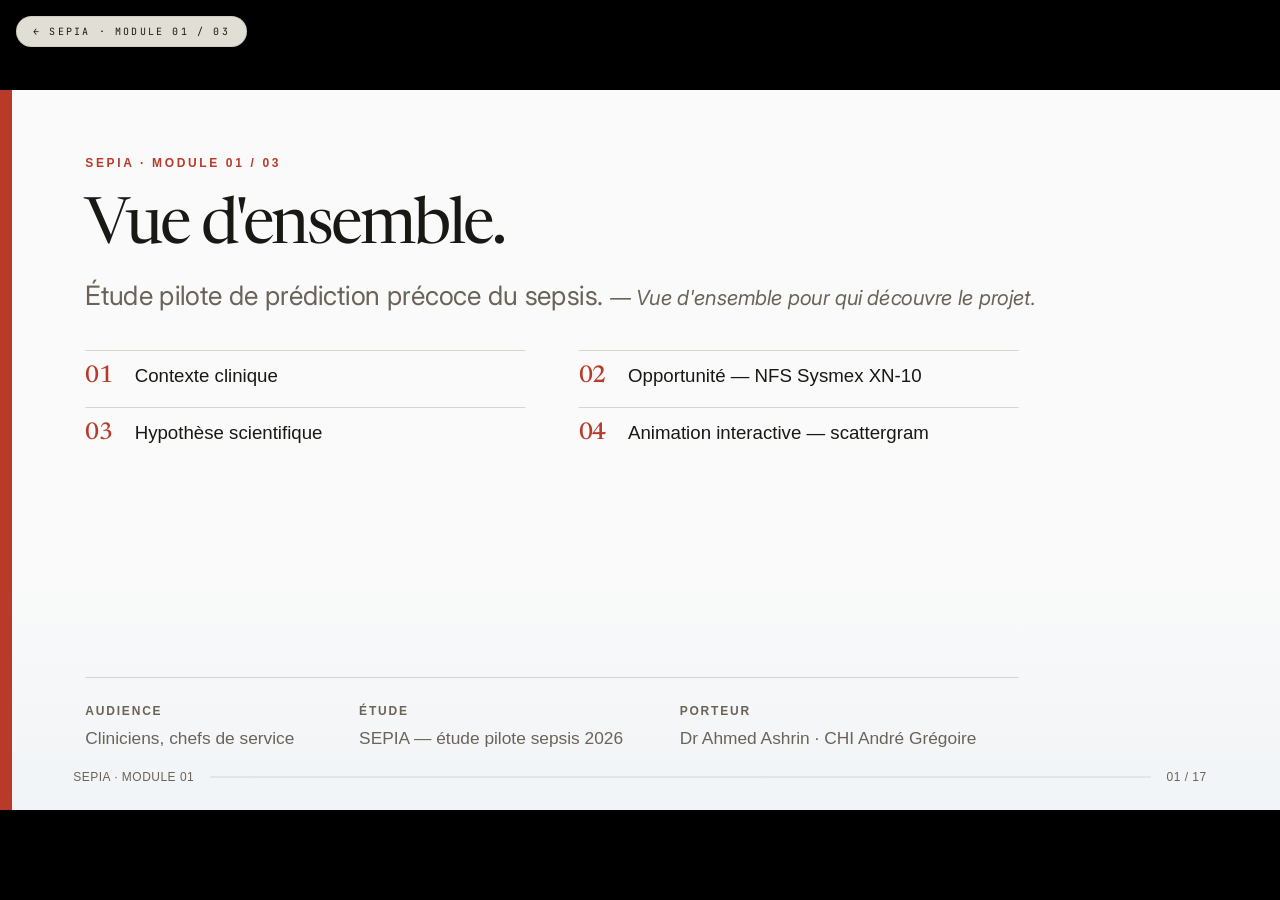
==== modules/01-vue-ensemble/index.html @ 93ef5dee "sync: anim sepsis — panneaux égaux + numération/paroi + halo simplifié Co-Authored-By: Claude Opus 4" ====
<!DOCTYPE html>
<html lang="fr">
<head>
<meta charset="UTF-8">
<meta name="viewport" content="width=device-width, initial-scale=1.0">
<title>SEPIA — Module 01 · Vue d'ensemble</title>
<meta name="description" content="SEPIA — Module 01 : contexte clinique du sepsis, opportunité de la NFS Sysmex XN-10, hypothèse scientifique. Slide deck navigable au clavier.">
<link rel="preconnect" href="https://fonts.googleapis.com">
<link rel="preconnect" href="https://fonts.gstatic.com" crossorigin>
<link href="https://fonts.googleapis.com/css2?family=Newsreader:ital,opsz,wght@0,6..72,300;0,6..72,400;0,6..72,500;0,6..72,600;1,6..72,300;1,6..72,400&family=Inter:wght@300;400;500;600;700&family=JetBrains+Mono:wght@400;500;600&family=Source+Sans+3:wght@400;500;600;700&family=Source+Serif+4:ital,wght@0,400;0,500;1,400&family=IBM+Plex+Sans:wght@400;500;600&family=IBM+Plex+Mono:wght@400;500;600&display=swap" rel="stylesheet">
<style>deck-stage:not(:defined){visibility:hidden}</style>
<style>

  :root {
    /* Palette SEPIA — ocre brûlé sur beige (rebrandé depuis brouillon bleu marine) */
    --c-primary: #B83B2A;   /* ocre brûlé (était #1E5A8E bleu marine) */
    --c-secondary: #6B6358; /* ink-muted SEPIA (était #3F4B58 ardoise) */
    --c-accent: #2E7D58;    /* vert positif — CONSERVÉ (POSITIF, 0 €) */
    --c-alert: #A33B3B;     /* rouge alert — CONSERVÉ (mortalité, limites) */
    --c-bg: #F4F1E8;        /* ink-wash SEPIA (était #FAFAFA) */
    --c-bg-soft: #EFEAE0;   /* ink-soft SEPIA (était #F1F2F4) */
    --c-bg-tinted: rgba(184,59,42,0.06); /* tinted ocre (était bleu pâle) */
    --c-rule: #C9C2B6;      /* ink-line SEPIA (était #D6DBE0 gris froid) */
    --c-rule-soft: #DDD7C9; /* ink-border SEPIA */
    --c-ink: #1A1814;       /* ink-primary SEPIA (était #1A1A1A) */
    --c-ink-soft: #6B6358;  /* ink-muted SEPIA (était #5B6470) */

    /* Type scale (1920x1080) */
    --type-eyebrow: 22px;
    --type-title: 64px;
    --type-subtitle: 40px;
    --type-lead: 32px;
    --type-body: 26px;
    --type-small: 22px;
    --type-mega: 168px;
    --type-big: 110px;

    /* Spacing */
    --pad-top: 96px;
    --pad-bottom: 88px;
    --pad-x: 110px;
    --gap-title: 48px;
    --gap-item: 24px;
  }

  html, body {
    margin: 0;
    background: var(--c-bg);
    font-family: "Inter", "Source Sans 3", system-ui, sans-serif;
    color: var(--c-ink);
  }

  deck-stage > section {
    background: var(--c-bg);
    color: var(--c-ink);
    font-size: var(--type-body);
    line-height: 1.45;
    overflow: hidden;
    box-sizing: border-box;
  }

  /* ───── Frame: padding wrapper used inside each slide ───── */
  .frame {
    box-sizing: border-box;
    width: 100%;
    height: 100%;
    padding: var(--pad-top) var(--pad-x) var(--pad-bottom);
    display: flex;
    flex-direction: column;
  }

  /* ───── Footer (slide chrome) ───── */
  .footer {
    position: absolute;
    left: var(--pad-x);
    right: var(--pad-x);
    bottom: 36px;
    display: flex;
    justify-content: space-between;
    align-items: center;
    font-size: 18px;
    color: var(--c-ink-soft);
    letter-spacing: 0.04em;
    text-transform: uppercase;
    font-weight: 500;
  }
  .footer .rule {
    flex: 1;
    height: 1px;
    background: var(--c-rule);
    margin: 0 24px;
  }
  .footer .brand { color: var(--c-secondary); }

  /* ───── Eyebrow / section number ───── */
  .eyebrow {
    font-size: var(--type-eyebrow);
    font-weight: 600;
    color: var(--c-primary);
    letter-spacing: 0.18em;
    text-transform: uppercase;
    margin-bottom: 28px;
    display: flex;
    align-items: center;
    gap: 18px;
  }
  .eyebrow .num {
    display: inline-block;
    width: 38px;
    height: 38px;
    line-height: 38px;
    text-align: center;
    background: var(--c-primary);
    color: #fff;
    font-size: 18px;
    font-weight: 700;
  }

  /* ───── Titles ───── */
  h1.title {
    font-size: var(--type-title);
    font-weight: 700;
    line-height: 1.08;
    letter-spacing: -0.01em;
    margin: 0 0 var(--gap-title);
    color: var(--c-ink);
    max-width: 1500px;
    text-wrap: balance;
  }
  h2.subtitle {
    font-size: var(--type-subtitle);
    font-weight: 400;
    line-height: 1.25;
    color: var(--c-secondary);
    margin: 0;
    max-width: 1400px;
    text-wrap: balance;
  }

  /* ───── Body ───── */
  ul.bullets {
    list-style: none;
    padding: 0;
    margin: 0;
    display: flex;
    flex-direction: column;
    gap: var(--gap-item);
    max-width: 1500px;
  }
  ul.bullets > li {
    position: relative;
    padding-left: 38px;
    font-size: var(--type-lead);
    line-height: 1.45;
    color: var(--c-ink);
  }
  ul.bullets > li::before {
    content: "";
    position: absolute;
    left: 0;
    top: 0.65em;
    width: 14px;
    height: 14px;
    background: var(--c-primary);
  }
  ul.bullets > li strong { font-weight: 700; color: var(--c-primary); }
  ul.bullets > li em { font-style: normal; color: var(--c-accent); font-weight: 600; }

  ul.bullets ul {
    margin: 14px 0 0;
    padding: 0;
    list-style: none;
    display: flex;
    flex-direction: column;
    gap: 10px;
  }
  ul.bullets ul > li {
    position: relative;
    padding-left: 26px;
    font-size: var(--type-body);
    color: var(--c-secondary);
  }
  ul.bullets ul > li::before {
    content: "";
    position: absolute;
    left: 0;
    top: 0.7em;
    width: 12px;
    height: 2px;
    background: var(--c-secondary);
  }

  /* ───── Cover ───── */
  .cover {
    background: linear-gradient(180deg, #FAFAFA 0%, #FAFAFA 65%, #F1F4F7 100%);
    position: relative;
  }
  .cover .bar {
    position: absolute;
    left: 0; top: 0;
    width: 18px; height: 100%;
    background: var(--c-primary);
  }
  .cover .frame { padding-left: calc(var(--pad-x) + 18px); }
  .cover .meta-grid {
    margin-top: auto;
    display: grid;
    grid-template-columns: 1fr 1.2fr 1.45fr;
    gap: 60px;
    border-top: 1px solid var(--c-rule);
    padding-top: 36px;
    max-width: 1400px;
  }
  .cover .meta-grid .label {
    display: block;
    font-size: 18px;
    font-weight: 600;
    letter-spacing: 0.15em;
    text-transform: uppercase;
    color: var(--c-ink-soft);
    margin-bottom: 10px;
  }
  .cover .meta-grid .val {
    font-size: var(--type-body);
    color: var(--c-secondary);
    line-height: 1.4;
  }
  .cover h1.cover-title {
    font-size: 96px;
    font-weight: 700;
    line-height: 1;
    letter-spacing: -0.015em;
    margin: 0 0 28px;
    color: var(--c-ink);
    max-width: 1500px;
  }
  .cover .cover-sub {
    font-size: var(--type-subtitle);
    font-weight: 400;
    color: var(--c-secondary);
    line-height: 1.3;
    max-width: 1300px;
    margin: 0;
  }
  .cover .cover-mark {
    font-size: 18px;
    letter-spacing: 0.22em;
    text-transform: uppercase;
    color: var(--c-primary);
    font-weight: 600;
    margin-bottom: 36px;
  }
  .cover .cover-sub-italic {
    font-style: italic;
    color: var(--c-ink-soft);
    font-size: 0.78em;
  }
  .cover .cover-toc {
    list-style: none;
    padding: 0;
    margin: 56px 0 0;
    display: grid;
    grid-template-columns: repeat(2, 1fr);
    column-gap: 80px;
    row-gap: 28px;
    max-width: 1400px;
  }
  .cover .cover-toc li {
    display: flex;
    align-items: baseline;
    gap: 26px;
    padding-top: 20px;
    border-top: 1px solid var(--c-rule);
  }
  .cover .cover-toc .num {
    font-family: 'Newsreader', serif;
    font-size: 36px;
    color: var(--c-primary);
    font-weight: 500;
    letter-spacing: -0.02em;
    line-height: 1;
    min-width: 48px;
  }
  .cover .cover-toc .what {
    font-size: 28px;
    color: var(--c-ink);
    font-weight: 500;
    line-height: 1.25;
  }

  /* ───── Section header style (used as eyebrow on all content slides) ───── */

  /* ───── 2-col / 3-col grids ───── */
  .grid-2 {
    display: grid;
    grid-template-columns: 1fr 1fr;
    gap: 80px;
    align-items: start;
    max-width: 100%;
  }
  .grid-3 {
    display: grid;
    grid-template-columns: repeat(3, 1fr);
    gap: 56px;
  }

  .stat-block {
    display: flex;
    flex-direction: column;
    gap: 20px;
    align-items: flex-start;
  }
  .stat-block .stat {
    font-size: var(--type-mega);
    font-weight: 700;
    line-height: 0.95;
    color: var(--c-alert);
    letter-spacing: -0.025em;
  }
  .stat-block .stat-label {
    font-size: var(--type-lead);
    color: var(--c-ink);
    line-height: 1.3;
    font-weight: 500;
    max-width: 600px;
  }
  .stat-block .stat-source {
    font-size: var(--type-small);
    color: var(--c-ink-soft);
    font-style: italic;
    margin-top: 12px;
  }

  /* ───── Image / placeholder slot ───── */
  .placeholder {
    background:
      repeating-linear-gradient(135deg,
        #ECEEF1 0 18px,
        #E3E6EA 18px 19px);
    border: 1px solid var(--c-rule);
    display: flex;
    align-items: center;
    justify-content: center;
    text-align: center;
    color: var(--c-ink-soft);
    font-family: "JetBrains Mono", Consolas, monospace;
    font-size: 18px;
    line-height: 1.5;
    padding: 28px;
    box-sizing: border-box;
  }
  .placeholder .ph-label {
    background: rgba(250, 250, 250, 0.92);
    padding: 14px 18px;
    border: 1px solid var(--c-rule);
    max-width: 80%;
  }

  /* ───── Timeline (slide 3) ───── */
  .timeline {
    position: relative;
    padding: 60px 20px 20px;
  }
  .timeline .axis {
    position: relative;
    height: 4px;
    background: var(--c-rule);
    margin: 80px 0 0;
  }
  .timeline .stop {
    position: absolute;
    top: -12px;
    transform: translateX(-50%);
    text-align: center;
    width: 280px;
  }
  .timeline .dot {
    width: 28px;
    height: 28px;
    background: var(--c-primary);
    margin: 0 auto;
  }
  .timeline .stop.warn .dot { background: var(--c-alert); }
  .timeline .stop.ok .dot { background: var(--c-accent); }
  .timeline .when {
    font-family: "JetBrains Mono", Consolas, monospace;
    font-size: var(--type-small);
    color: var(--c-primary);
    margin-top: 18px;
    font-weight: 600;
    letter-spacing: 0.04em;
  }
  .timeline .stop.warn .when { color: var(--c-alert); }
  .timeline .stop.ok .when { color: var(--c-accent); }
  .timeline .what {
    font-size: var(--type-body);
    color: var(--c-ink);
    margin-top: 8px;
    line-height: 1.3;
  }

  /* ───── Numeric callout ───── */
  .callout {
    border-left: 6px solid var(--c-primary);
    padding: 24px 32px;
    background: var(--c-bg-tinted);
  }
  .callout .big {
    font-size: var(--type-big);
    font-weight: 700;
    color: var(--c-primary);
    line-height: 1;
    letter-spacing: -0.02em;
  }
  .callout .lab {
    font-size: var(--type-body);
    color: var(--c-secondary);
    margin-top: 8px;
  }

  /* ───── Medallion (slide 7) ───── */
  .medallion {
    display: flex;
    flex-direction: column;
    gap: 20px;
    max-width: 760px;
  }
  .layer {
    display: flex;
    align-items: center;
    gap: 28px;
    padding: 28px 32px;
    border: 1px solid var(--c-rule);
  }
  .layer .badge {
    width: 80px;
    height: 80px;
    flex: 0 0 80px;
    display: flex;
    align-items: center;
    justify-content: center;
    color: #fff;
    font-weight: 700;
    font-size: 28px;
    letter-spacing: 0.05em;
    font-family: "JetBrains Mono", Consolas, monospace;
  }
  .layer.bronze { background: #F4ECE2; }
  .layer.bronze .badge { background: #8C6A3F; }
  .layer.silver { background: #EEF0F2; }
  .layer.silver .badge { background: #7A8590; }
  .layer.gold { background: #F4EFD9; }
  .layer.gold .badge { background: #B79024; }
  .layer .l-title {
    font-size: var(--type-lead);
    font-weight: 700;
    color: var(--c-ink);
    margin: 0 0 6px;
  }
  .layer .l-sub {
    font-size: var(--type-body);
    color: var(--c-secondary);
    margin: 0;
  }

  /* ───── Tree (slide 8) ───── */
  .tree {
    display: grid;
    grid-template-columns: 360px 60px 1fr;
    gap: 0;
    align-items: stretch;
  }
  .tree .trunk {
    background: var(--c-bg-tinted);
    border-left: 6px solid var(--c-primary);
    padding: 32px 28px;
    display: flex;
    flex-direction: column;
    justify-content: center;
  }
  .tree .trunk .t-eyebrow {
    font-family: "JetBrains Mono", Consolas, monospace;
    font-size: 18px;
    color: var(--c-primary);
    letter-spacing: 0.15em;
    text-transform: uppercase;
    font-weight: 600;
    margin-bottom: 10px;
  }
  .tree .trunk .t-title {
    font-size: var(--type-lead);
    font-weight: 700;
    color: var(--c-ink);
    line-height: 1.2;
    margin: 0;
  }
  .tree .trunk .t-sub {
    font-size: var(--type-small);
    color: var(--c-secondary);
    margin: 12px 0 0;
  }
  .tree .connectors {
    position: relative;
  }
  .tree .connectors::before {
    content: "";
    position: absolute;
    left: 0; top: 50%;
    width: 50%;
    height: 2px;
    background: var(--c-secondary);
    transform: translateY(-50%);
  }
  .tree .branches {
    display: flex;
    flex-direction: column;
    gap: 18px;
    justify-content: center;
  }
  .tree .branch {
    display: flex;
    align-items: center;
    gap: 0;
  }
  .tree .branch .conn {
    width: 60px;
    height: 2px;
    background: var(--c-secondary);
    margin-left: -60px;
  }
  .tree .branch .card {
    background: #fff;
    border: 1px solid var(--c-rule);
    border-left: 4px solid var(--c-accent);
    padding: 20px 28px;
    flex: 1;
  }
  .tree .branch .card .name {
    font-size: var(--type-body);
    font-weight: 700;
    color: var(--c-ink);
  }
  .tree .branch .card .tag {
    font-family: "JetBrains Mono", Consolas, monospace;
    font-size: 18px;
    color: var(--c-accent);
    margin-top: 4px;
  }
  .tree .branch.future .card { border-left-color: var(--c-rule); }
  .tree .branch.future .card .name { color: var(--c-ink-soft); }
  .tree .branch.future .card .tag { color: var(--c-ink-soft); }

  /* ───── Three columns (slide 11) ───── */
  .col-card {
    display: flex;
    flex-direction: column;
    gap: 18px;
    padding: 36px 32px;
    background: #fff;
    border-top: 6px solid var(--c-primary);
    border-right: 1px solid var(--c-rule);
    border-bottom: 1px solid var(--c-rule);
    border-left: 1px solid var(--c-rule);
    height: 100%;
    box-sizing: border-box;
  }
  .col-card .icon-box {
    width: 68px;
    height: 68px;
    border: 2px solid var(--c-primary);
    display: flex;
    align-items: center;
    justify-content: center;
    color: var(--c-primary);
  }
  .col-card.accent { border-top-color: var(--c-accent); }
  .col-card.accent .icon-box { border-color: var(--c-accent); color: var(--c-accent); }
  .col-card.secondary { border-top-color: var(--c-secondary); }
  .col-card.secondary .icon-box { border-color: var(--c-secondary); color: var(--c-secondary); }
  .col-card .col-eyebrow {
    font-size: 18px;
    font-weight: 700;
    letter-spacing: 0.18em;
    text-transform: uppercase;
    color: var(--c-ink-soft);
  }
  .col-card .col-title {
    font-size: var(--type-subtitle);
    font-weight: 700;
    color: var(--c-ink);
    line-height: 1.1;
    margin: 0;
  }
  .col-card .col-body {
    font-size: var(--type-body);
    color: var(--c-secondary);
    line-height: 1.45;
    margin: 0;
  }

  /* ───── Big-zero (slide 12) ───── */
  .zero-grid {
    display: grid;
    grid-template-columns: 1fr 1fr;
    gap: 80px;
    align-items: center;
  }
  .zero {
    font-size: 480px;
    line-height: 0.85;
    font-weight: 700;
    color: var(--c-accent);
    letter-spacing: -0.05em;
    text-align: center;
    font-family: "Source Sans 3", sans-serif;
  }
  .zero .euro {
    font-size: 220px;
    vertical-align: top;
    margin-left: 12px;
    font-weight: 600;
  }
  .checklist {
    display: flex;
    flex-direction: column;
    gap: 22px;
  }
  .checklist .item {
    display: flex;
    align-items: flex-start;
    gap: 22px;
    font-size: var(--type-lead);
    color: var(--c-ink);
  }
  .checklist .check {
    width: 36px;
    height: 36px;
    flex: 0 0 36px;
    background: var(--c-accent);
    color: #fff;
    display: flex;
    align-items: center;
    justify-content: center;
    font-weight: 700;
    margin-top: 6px;
  }

  /* ───── Roadmap timeline (slide 13) ───── */
  .roadmap {
    display: grid;
    grid-template-columns: repeat(5, 1fr);
    gap: 24px;
    margin-top: 40px;
  }
  .roadmap .phase {
    display: flex;
    flex-direction: column;
    gap: 10px;
    padding-top: 70px;
    position: relative;
  }
  .roadmap .phase::before {
    content: "";
    position: absolute;
    top: 30px;
    left: 0;
    right: -24px;
    height: 4px;
    background: var(--c-rule);
  }
  .roadmap .phase:last-child::before { right: 0; }
  .roadmap .phase::after {
    content: "";
    position: absolute;
    top: 16px;
    left: 0;
    width: 32px;
    height: 32px;
    background: var(--c-primary);
  }
  .roadmap .phase.milestone::after { background: var(--c-accent); }
  .roadmap .phase .when {
    font-family: "JetBrains Mono", Consolas, monospace;
    font-size: 20px;
    color: var(--c-primary);
    letter-spacing: 0.04em;
    font-weight: 600;
    text-transform: uppercase;
  }
  .roadmap .phase.milestone .when { color: var(--c-accent); }
  .roadmap .phase .what {
    font-size: var(--type-body);
    color: var(--c-ink);
    line-height: 1.3;
    font-weight: 500;
  }
  .roadmap .phase .what strong { font-weight: 700; }

  /* ───── Roadmap « deux phases » (slide 14) ───── */
  .phases-roadmap {
    flex: 1; min-height: 0;
    display: grid; grid-template-columns: 3fr 2fr;
    margin-top: 36px; border: 1px solid var(--c-rule);
  }
  .phase-col { display: flex; flex-direction: column; padding: 38px 52px 34px; position: relative; }
  .phase-col.p1 { background: rgba(184,59,42,0.045); }
  .phase-col.p2 { background: rgba(46,125,88,0.05); border-left: 1px solid var(--c-rule); }
  .phase-head { margin-bottom: 28px; }
  .phase-tag {
    display: inline-block; font-family: "JetBrains Mono", Consolas, monospace;
    font-size: 15px; letter-spacing: 0.24em; text-transform: uppercase;
    font-weight: 600; color: #fff; padding: 6px 13px 5px; margin-bottom: 16px;
  }
  .p1 .phase-tag { background: var(--c-primary); }
  .p2 .phase-tag { background: var(--c-accent); }
  .phase-name {
    font-family: 'Newsreader', Georgia, serif; font-weight: 400;
    font-size: 40px; line-height: 1.04; letter-spacing: -0.015em;
    color: var(--c-ink); margin: 0 0 8px;
  }
  .phase-desc { font-size: 20px; color: var(--c-ink-soft); margin: 0; line-height: 1.35; }
  .phase-steps {
    flex: 1; display: flex; flex-direction: column; justify-content: space-evenly;
    padding-left: 30px; position: relative;
  }
  .phase-steps::before {
    content: ""; position: absolute; left: 6px; top: 12px; bottom: 12px;
    width: 2px; background: var(--c-rule);
  }
  .step { position: relative; padding: 4px 0; }
  .step::before {
    content: ""; position: absolute; left: -30px; top: 5px;
    width: 13px; height: 13px; border-radius: 50%;
    background: var(--c-bg); border: 2.5px solid var(--c-rule);
  }
  .p1 .step::before { border-color: var(--c-primary); }
  .p2 .step::before { border-color: var(--c-accent); }
  .step.key::before { width: 17px; height: 17px; left: -32px; top: 3px; border: none; }
  .p1 .step.key::before { background: var(--c-primary); box-shadow: 0 0 0 4px rgba(184,59,42,0.16); }
  .p2 .step.key::before { background: var(--c-accent); box-shadow: 0 0 0 4px rgba(46,125,88,0.16); }
  .step-date {
    display: block; font-family: "JetBrains Mono", Consolas, monospace;
    font-size: 15px; letter-spacing: 0.06em; text-transform: uppercase;
    color: var(--c-ink-soft); margin-bottom: 4px;
  }
  .p1 .step.key .step-date { color: var(--c-primary); }
  .p2 .step.key .step-date { color: var(--c-accent); }
  .step-what { display: block; font-size: 22px; color: var(--c-ink); line-height: 1.3; }
  .step.key .step-what { font-weight: 600; font-size: 24px; }
  .tag-key {
    display: inline-block; vertical-align: middle; margin-left: 12px;
    font-family: "JetBrains Mono", monospace; font-size: 11px;
    letter-spacing: 0.14em; text-transform: uppercase; font-weight: 600;
    padding: 2px 8px; border-radius: 2px; transform: translateY(-2px);
  }
  .p1 .tag-key { color: var(--c-primary); background: rgba(184,59,42,0.12); }
  .p2 .tag-key { color: var(--c-accent); background: rgba(46,125,88,0.12); }

  /* ───── Slide 02 : split texte | animation (anim "carrée" → zone dédiée) ───── */
  .hero-anim .frame {
    display: grid; grid-template-columns: 460px 1fr;
    column-gap: 56px; align-items: stretch;
  }
  .hero-anim .hero-text { align-self: center; min-width: 0; }
  .hero-anim .embed-fit-wrapper { min-height: 0; }

  /* ───── Slide 03 : animation plein cadre + tag discret ───── */
  .frame-bleed { padding: 52px 72px 76px; }
  .demo-tag {
    position: absolute; top: 24px; left: 72px; z-index: 6;
    display: flex; align-items: center; gap: 12px;
  }
  .demo-tag .num {
    background: var(--c-primary); color: #fff; font-weight: 700;
    font-family: "JetBrains Mono", Consolas, monospace; font-size: 15px;
    padding: 3px 9px; letter-spacing: 0.05em;
  }
  .demo-tag span:last-child {
    font-family: "JetBrains Mono", Consolas, monospace; font-size: 14px;
    letter-spacing: 0.2em; text-transform: uppercase; color: var(--c-primary); font-weight: 600;
  }

  /* ───── Frise « 3 temps » (slide 02 définition) ───── */
  .sepsis-steps { display: flex; align-items: stretch; gap: 18px; margin: 30px 0; }
  .sstep { flex: 1; display: flex; gap: 16px; align-items: flex-start; background: var(--c-bg-tinted); border-left: 4px solid var(--c-primary); padding: 24px 26px; }
  .sstep-k { font-family: "JetBrains Mono", Consolas, monospace; font-size: 22px; font-weight: 700; color: var(--c-primary); flex: 0 0 auto; }
  .sstep-t { font-size: 23px; font-weight: 600; color: var(--c-ink); line-height: 1.2; }
  .sstep-d { font-size: 18px; color: var(--c-ink-soft); margin-top: 5px; line-height: 1.35; }
  .sstep-arrow { display: flex; align-items: center; font-size: 34px; color: var(--c-primary); font-weight: 300; }

  /* ───── Closing card (slide 16) ───── */
  .closing-grid {
    display: grid;
    grid-template-columns: 1.1fr 1fr;
    gap: 80px;
    align-items: stretch;
  }
  .vcard {
    background: #fff;
    border: 1px solid var(--c-rule);
    padding: 48px 48px;
    display: flex;
    flex-direction: column;
    gap: 16px;
    position: relative;
  }
  .vcard::before {
    content: "";
    position: absolute;
    top: 0; left: 0;
    width: 100%;
    height: 8px;
    background: var(--c-primary);
  }
  .vcard .label {
    font-size: 18px;
    letter-spacing: 0.18em;
    text-transform: uppercase;
    color: var(--c-ink-soft);
    font-weight: 600;
  }
  .vcard .name {
    font-size: var(--type-subtitle);
    font-weight: 700;
    color: var(--c-ink);
    line-height: 1.1;
  }
  .vcard .role {
    font-size: var(--type-body);
    color: var(--c-secondary);
    margin-bottom: 12px;
  }
  .vcard .row {
    display: flex;
    gap: 16px;
    font-size: var(--type-body);
    color: var(--c-ink);
    align-items: baseline;
  }
  .vcard .row .k {
    font-family: "JetBrains Mono", Consolas, monospace;
    font-size: 18px;
    color: var(--c-ink-soft);
    width: 110px;
    flex: 0 0 110px;
    letter-spacing: 0.04em;
    text-transform: uppercase;
  }

  .support-list {
    display: flex;
    flex-direction: column;
    gap: 24px;
  }
  .support-list .role-row {
    display: grid;
    grid-template-columns: 140px 1fr;
    gap: 28px;
    padding: 22px 0;
    border-bottom: 1px solid var(--c-rule);
    align-items: baseline;
  }
  .support-list .role-row:last-child { border-bottom: none; }
  .support-list .role-row .who {
    font-size: var(--type-body);
    font-weight: 700;
    color: var(--c-primary);
    letter-spacing: 0.06em;
  }
  .support-list .role-row .what {
    font-size: var(--type-body);
    color: var(--c-ink);
    line-height: 1.4;
  }

  /* ───── Section divider (used optionally) ───── */
  .divider .frame {
    background: var(--c-primary);
    color: #fff;
    justify-content: center;
  }

  /* ───── Origin slide 15 simple two-phase timeline ───── */
  .twophase {
    display: grid;
    grid-template-columns: 1fr 80px 1fr;
    gap: 0;
    align-items: stretch;
    margin-top: 24px;
  }
  .twophase .ph {
    background: #fff;
    border: 1px solid var(--c-rule);
    padding: 36px 36px;
    border-top: 6px solid var(--c-primary);
  }
  .twophase .ph.now { border-top-color: var(--c-accent); }
  .twophase .arrow {
    display: flex;
    align-items: center;
    justify-content: center;
    color: var(--c-secondary);
    font-size: 60px;
    font-weight: 300;
  }
  .twophase .when {
    font-family: "JetBrains Mono", Consolas, monospace;
    font-size: 18px;
    letter-spacing: 0.15em;
    text-transform: uppercase;
    color: var(--c-primary);
    font-weight: 600;
    margin-bottom: 12px;
  }
  .twophase .ph.now .when { color: var(--c-accent); }
  .twophase .ph .label {
    font-size: var(--type-subtitle);
    font-weight: 700;
    color: var(--c-ink);
    line-height: 1.1;
    margin: 0 0 18px;
  }
  .twophase .ph .body {
    font-size: var(--type-body);
    color: var(--c-secondary);
    line-height: 1.45;
    margin: 0;
  }

  /* ───── Sources schema (slide 6) ───── */
  .sources {
    display: grid;
    grid-template-columns: 1fr 80px 1fr;
    gap: 0;
    align-items: center;
    margin-top: 24px;
    max-width: 1500px;
  }
  .sources .src-col {
    display: flex;
    flex-direction: column;
    gap: 24px;
  }
  .sources .src-box {
    background: #fff;
    border: 1px solid var(--c-rule);
    border-left: 6px solid var(--c-primary);
    padding: 28px 32px;
  }
  .sources .src-box .lab {
    font-family: "JetBrains Mono", Consolas, monospace;
    font-size: 18px;
    color: var(--c-primary);
    letter-spacing: 0.1em;
    text-transform: uppercase;
    font-weight: 600;
    margin-bottom: 10px;
  }
  .sources .src-box .name {
    font-size: var(--type-body);
    font-weight: 600;
    color: var(--c-ink);
  }
  .sources .src-box .desc {
    font-size: 22px;
    color: var(--c-secondary);
    margin-top: 6px;
  }
  .sources .arrows {
    display: flex;
    align-items: center;
    justify-content: center;
    color: var(--c-secondary);
    font-size: 56px;
  }
  .sources .cylinder {
    background: var(--c-bg-tinted);
    border: 1px solid var(--c-primary);
    border-radius: 100px;
    padding: 60px 40px;
    text-align: center;
  }
  .sources .cylinder .lab {
    font-family: "JetBrains Mono", Consolas, monospace;
    font-size: 18px;
    color: var(--c-primary);
    letter-spacing: 0.1em;
    text-transform: uppercase;
    font-weight: 600;
    margin-bottom: 12px;
  }
  .sources .cylinder .name {
    font-size: var(--type-lead);
    color: var(--c-ink);
    font-weight: 700;
    line-height: 1.2;
  }

  /* ───── Slide 5 hero schema ───── */
  .predict {
    display: grid;
    grid-template-columns: 1fr 60px 1fr 60px 1fr;
    gap: 0;
    align-items: stretch;
    margin-top: 24px;
  }
  .predict .node {
    background: #fff;
    border: 1px solid var(--c-rule);
    padding: 32px 28px;
    text-align: center;
    display: flex;
    flex-direction: column;
    gap: 14px;
    justify-content: center;
  }
  .predict .node.input { border-top: 6px solid var(--c-primary); }
  .predict .node.model { border-top: 6px solid var(--c-secondary); background: var(--c-bg-tinted); }
  .predict .node.output { border-top: 6px solid var(--c-accent); }
  .predict .node .lab {
    font-family: "JetBrains Mono", Consolas, monospace;
    font-size: 18px;
    letter-spacing: 0.1em;
    text-transform: uppercase;
    color: var(--c-ink-soft);
    font-weight: 600;
  }
  .predict .node .what {
    font-size: var(--type-body);
    font-weight: 700;
    color: var(--c-ink);
    line-height: 1.2;
  }
  .predict .node .when {
    font-family: "JetBrains Mono", Consolas, monospace;
    font-size: 22px;
    color: var(--c-primary);
    font-weight: 600;
  }
  .predict .node.output .when { color: var(--c-accent); }
  .predict .arr {
    display: flex;
    align-items: center;
    justify-content: center;
    color: var(--c-secondary);
    font-size: 48px;
    font-weight: 300;
  }
  .predict-gain {
    margin-top: 36px;
    padding: 24px 32px;
    background: var(--c-accent);
    color: #fff;
    display: flex;
    align-items: baseline;
    gap: 24px;
    max-width: 1500px;
  }
  .predict-gain .big {
    font-size: 64px;
    font-weight: 700;
    line-height: 1;
  }
  .predict-gain .lab {
    font-size: var(--type-lead);
    font-weight: 500;
  }

  /* ───── Slide 4 opportunity ───── */
  .opportunity {
    display: grid;
    grid-template-columns: 1fr 1fr;
    gap: 60px;
    align-items: stretch;
    margin-top: 8px;
  }
  .opportunity .placeholder {
    min-height: 540px;
  }
  .opportunity .stack {
    display: flex;
    flex-direction: column;
    gap: 28px;
    justify-content: center;
  }
  .num-card {
    border: 2px solid var(--c-primary);
    padding: 28px 32px;
    background: #fff;
  }
  .num-card .big {
    font-size: 96px;
    font-weight: 700;
    color: var(--c-primary);
    line-height: 1;
    letter-spacing: -0.02em;
  }
  .num-card .lab {
    font-size: var(--type-body);
    color: var(--c-secondary);
    margin-top: 8px;
  }

  /* ───── Slide 10 protection ───── */
  .protect {
    display: grid;
    grid-template-columns: 1fr 1fr;
    gap: 60px;
    align-items: stretch;
  }
  .perimeter {
    background: var(--c-bg-tinted);
    border: 2px solid var(--c-primary);
    padding: 32px 36px;
    display: flex;
    flex-direction: column;
    gap: 20px;
  }
  .perimeter.outside {
    background: #fff;
    border-style: dashed;
    border-color: var(--c-secondary);
  }
  .perimeter .ph-eyebrow {
    font-family: "JetBrains Mono", Consolas, monospace;
    font-size: 18px;
    color: var(--c-primary);
    letter-spacing: 0.15em;
    text-transform: uppercase;
    font-weight: 600;
  }
  .perimeter.outside .ph-eyebrow { color: var(--c-secondary); }
  .perimeter .ph-title {
    font-size: var(--type-subtitle);
    font-weight: 700;
    color: var(--c-ink);
    line-height: 1.1;
    margin: 0;
  }
  .perimeter .ph-list {
    list-style: none;
    padding: 0;
    margin: 0;
    display: flex;
    flex-direction: column;
    gap: 10px;
    font-size: var(--type-body);
    color: var(--c-secondary);
  }
  .perimeter .ph-list li::before {
    content: "— ";
    color: var(--c-primary);
    font-weight: 700;
  }
  .perimeter.outside .ph-list li::before { color: var(--c-secondary); }

  /* ───── Limitations slide 14 ───── */
  .limit-list {
    list-style: none;
    padding: 0;
    margin: 0;
    display: grid;
    grid-template-columns: 1fr 1fr;
    gap: 28px;
    max-width: 100%;
  }
  .limit-list li {
    background: #fff;
    border: 1px solid var(--c-rule);
    border-top: 4px solid var(--c-alert);
    padding: 28px 32px;
    font-size: var(--type-body);
    color: var(--c-ink);
    line-height: 1.4;
  }
  .limit-list li strong { color: var(--c-alert); font-weight: 700; }

  /* ───── Morphology progression slides ───── */
  .morph-main {
    display: grid;
    grid-template-columns: 480px 1fr;
    gap: 72px;
    flex: 1;
    align-items: center;
  }
  .morph-hero {
    width: 480px;
    height: 480px;
    object-fit: cover;
    border: 1px solid var(--c-rule);
    box-shadow: 0 2px 0 var(--c-rule);
    display: block;
  }
  .morph-text .lead {
    font-size: var(--type-lead);
    color: var(--c-ink);
    line-height: 1.4;
    margin: 0 0 28px;
    max-width: 900px;
  }
  .morph-text .lead strong { color: var(--c-primary); font-weight: 700; }
  .morph-strip {
    display: grid;
    grid-template-columns: 1fr 56px 1fr 56px 1fr;
    align-items: center;
    margin-top: 36px;
    padding-top: 28px;
    border-top: 1px solid var(--c-rule);
  }
  .morph-step {
    display: flex;
    align-items: center;
    gap: 20px;
    opacity: 0.4;
    transition: opacity 0.2s;
  }
  .morph-step.active { opacity: 1; }
  .morph-step img {
    width: 84px;
    height: 84px;
    object-fit: cover;
    border: 1px solid var(--c-rule);
    flex: 0 0 84px;
  }
  .morph-step.active img { border: 3px solid var(--c-primary); }
  .morph-step .st-num {
    font-family: "JetBrains Mono", monospace;
    font-size: 16px;
    color: var(--c-ink-soft);
    letter-spacing: 0.1em;
    text-transform: uppercase;
    font-weight: 600;
  }
  .morph-step.active .st-num { color: var(--c-primary); }
  .morph-step .st-name {
    font-size: 24px;
    font-weight: 700;
    color: var(--c-ink);
    line-height: 1.15;
  }
  .morph-arrow {
    display: flex;
    align-items: center;
    justify-content: center;
    color: var(--c-secondary);
    font-size: 40px;
    font-weight: 300;
  }

  /* ───── Origin numbers (slide 15) ───── */
  .origin-stats {
    display: flex;
    gap: 60px;
    margin-top: 24px;
  }
  .origin-stats .stat {
    border-left: 4px solid var(--c-accent);
    padding-left: 24px;
  }
  .origin-stats .stat .n {
    font-size: 84px;
    font-weight: 700;
    color: var(--c-accent);
    line-height: 1;
    letter-spacing: -0.02em;
  }
  .origin-stats .stat .l {
    font-size: var(--type-body);
    color: var(--c-secondary);
    margin-top: 8px;
  }


/* SEPIA chrome overlay above the deck */
.sepia-overlay {
    position: fixed;
    top: 16px; left: 16px;
    z-index: 9999;
    background: rgba(244, 241, 232, 0.92);
    backdrop-filter: blur(12px) saturate(140%);
    -webkit-backdrop-filter: blur(12px) saturate(140%);
    border: 1px solid rgba(201, 194, 182, 0.65);
    border-radius: 9999px;
    padding: 8px 16px;
    font-family: 'JetBrains Mono', monospace;
    font-size: 10px;
    letter-spacing: 0.22em;
    text-transform: uppercase;
    color: #1A1814;
    text-decoration: none;
    display: inline-flex;
    align-items: center;
    gap: 8px;
    transition: all 200ms ease;
}
.sepia-overlay:hover { background: #fff; border-color: #B83B2A; color: #B83B2A; }
/* Hide on print */
@media print { .sepia-overlay { display: none; } }

/* Présentation : toolbar épurée de l'animation sepsis — ne garder que « ▶ Lancer ».
   Masque les outils d'auteur (Édit + panneau d'édition), Réinitialiser et les chips de phase.
   Placé dans le <style> global (stable) pour survivre à une re-propagation de l'embed ;
   la source explorations/animation-sepsis.html garde tous ses contrôles en standalone. */
#embed-sepsis #btn-reset,
#embed-sepsis #btn-edit,
#embed-sepsis #edit-panel,
#embed-sepsis .controls > div { display: none !important; }

</style>
<script type="application/json" id="speaker-notes">[]</script>
  <script src="https://cdnjs.cloudflare.com/ajax/libs/gsap/3.12.5/gsap.min.js"></script>
  <script src="../../assets/js/embed-fit.js" defer></script>
</head>
<body>

<a href="../../index.html" class="sepia-overlay">← SEPIA · Module 01 / 03</a>

<deck-stage width="1920" height="1080">

<section data-label="01 SEPIA — Module 01" class="cover">
  <div class="bar"></div>
  <div class="frame">
    <div class="cover-mark">SEPIA · Module 01 / 03</div>
    <h1 class="cover-title" style="font-family: 'Newsreader', serif; font-weight: 400; letter-spacing: -0.04em;">Vue d'ensemble.</h1>
    <p class="cover-sub" style="font-family: 'Inter', sans-serif; max-width: 1500px;">
      Étude pilote de prédiction précoce du sepsis.
      <span class="cover-sub-italic"> — Vue d'ensemble pour qui découvre le projet.</span>
    </p>
    <ol class="cover-toc">
      <li><span class="num">01</span><span class="what">Contexte clinique</span></li>
      <li><span class="num">02</span><span class="what">Opportunité — NFS Sysmex XN-10</span></li>
      <li><span class="num">03</span><span class="what">Hypothèse scientifique</span></li>
      <li><span class="num">04</span><span class="what">Animation interactive — scattergram</span></li>
    </ol>
    <div class="meta-grid">
      <div><span class="label">Audience</span><span class="val">Cliniciens, chefs de service</span></div>
      <div><span class="label">Étude</span><span class="val">SEPIA — étude pilote sepsis 2026</span></div>
      <div><span class="label">Porteur</span><span class="val">Dr Ahmed Ashrin · CHI André Grégoire</span></div>
    </div>
  </div>
  <div class="footer"><span class="brand">SEPIA · Module 01</span><span class="rule"></span><span>01 / 17</span></div>
</section>
<section data-label="02 Qu'est-ce que le sepsis">
  <div class="frame">
    <div class="eyebrow"><span class="num">02</span><span>Pré-requis · définition</span></div>
    <h1 class="title">Le sepsis n'est pas la bactérie — c'est l'<em style="color: var(--c-primary); font-style: normal;">emballement</em>.</h1>

    <p style="font-size: var(--type-lead); color: var(--c-secondary); margin: 0 0 8px; max-width: 1550px; line-height: 1.4;">
      <strong style="color: var(--c-primary);">Sepsis-3</strong> (Singer et al., <em>JAMA</em> 2016) : une <strong>dysrégulation potentiellement mortelle de la réponse de l'hôte à une infection</strong>, entraînant une dysfonction d'organe.
    </p>

    <div class="sepsis-steps">
      <div class="sstep"><span class="sstep-k">01</span><div><div class="sstep-t">Foyer infectieux</div><div class="sstep-d">une infection localisée (ex. pneumonie)</div></div></div>
      <div class="sstep-arrow">→</div>
      <div class="sstep"><span class="sstep-k">02</span><div><div class="sstep-t">Médiateurs pro-inflammatoires</div><div class="sstep-d">cytokines, vasoplégie systémique</div></div></div>
      <div class="sstep-arrow">→</div>
      <div class="sstep"><span class="sstep-k">03</span><div><div class="sstep-t">Dysfonction d'organe</div><div class="sstep-d">SOFA ≥ 2 — le sepsis est défini</div></div></div>
    </div>

    <p style="font-size: 20px; color: var(--c-ink-soft); margin: auto 0 0; font-style: italic;">
      Le sepsis ne se voit pas directement — il se lit à travers ses conséquences. La diapo suivante reconstitue cette cascade, en direct.
    </p>
  </div>
  <div class="footer"><span class="brand">SEPIA · Module 01</span><span class="rule"></span><span>02 / 17</span></div>
</section>
<section data-label="03 La cascade inflammatoire en direct">
  <div class="demo-tag"><span class="num">03</span><span>Démonstration · la cascade, en direct</span></div>
  <div class="frame frame-bleed">
    <div class="embed-fit-wrapper" style="border: 1px solid var(--c-rule); background: #FFF1E5; flex: 1;">
      <!-- ====== INLINE: animation-sepsis.html (scope #embed-sepsis) ====== -->
      <style data-inline-scope="embed-sepsis">
      #embed-sepsis {
          --paper:      #FFF1E5;
          --paper-deep: #F2DFCE;
          --ink:        #0D1F2D;
          --ink-soft:   #2B3B49;
          --ink-mute:   #5A6671;
          --navy:       #0F5499;
          --ocre:       #B85C1A;
          --alert:      #A33B3B;
          --alert-glow: rgba(163,59,59,0.55);
          --success:    #2E7D58;
          --rule:       #D9C7B0;
          --rule-fine:  #E8D5C0;
          --cyto:       #C04848;
        }
      #embed-sepsis .sepsis-embed {
          display: grid;
          grid-template-columns: 1fr 1fr 1fr;
          gap: 18px;
          padding: 20px;
          align-items: start;
          max-width: 1400px;
          margin: 0 auto;
        }
      #embed-sepsis .panel-title {
          font-family: 'IBM Plex Mono', monospace;
          font-size: 10px;
          letter-spacing: 0.22em;
          text-transform: uppercase;
          color: var(--ink-mute);
          font-weight: 600;
          margin: 0 0 8px;
          display: flex;
          align-items: baseline;
          justify-content: space-between;
          gap: 8px;
        }
      #embed-sepsis .panel-title .num { color: var(--alert); font-weight: 700; }
      #embed-sepsis .panel-title .sub {
          font-family: 'Source Serif 4', serif;
          font-style: italic;
          text-transform: none;
          letter-spacing: 0;
          font-weight: 400;
          font-size: 10px;
          color: var(--ink-mute);
        }
      #embed-sepsis .panel-svg { background: #FFFAF1; border: 1px solid var(--rule); display: block; width: 100%; height: auto; }
      #embed-sepsis .servier-base { opacity: 1; }
      #embed-sepsis .bact { opacity: 0; transform-origin: center; transform-box: fill-box; }
      #embed-sepsis .halo-glow { opacity: 0; transform-box: fill-box; transform-origin: center; }
      #embed-sepsis .halo-ring { fill: none; stroke: var(--alert); stroke-width: 1.6; opacity: 0; transform-box: fill-box; transform-origin: center; }
      #embed-sepsis .leuko { opacity: 0; transform-origin: center; transform-box: fill-box; }
      #embed-sepsis .leuko-glow {
          opacity: 0;
          transform-origin: center;
          transform-box: fill-box;
        }
      #embed-sepsis .vessel-wall { stroke: var(--ink); stroke-width: 1.3; fill: none; }
      #embed-sepsis .vessel-lumen { fill: #FCEEE3; }
      #embed-sepsis .endothelium { stroke: #C49060; stroke-width: 0.6; stroke-dasharray: 2 2; fill: none; opacity: 0.85; }
      #embed-sepsis .cytokine {
          font-family: 'IBM Plex Mono', monospace;
          font-size: 10px;
          font-weight: 700;
          fill: var(--cyto);
          opacity: 0;
        }
      #embed-sepsis .spark { fill: var(--cyto); opacity: 0; transform-origin: center; transform-box: fill-box; filter: drop-shadow(0 0 1.6px var(--alert-glow)); }
      #embed-sepsis .ripple {
          fill: none;
          stroke: var(--alert);
          stroke-width: 1.3;
          opacity: 0;
          transform-origin: center;
        }
      #embed-sepsis .organ { opacity: 0.32; transition: opacity 0.6s ease, filter 0.6s ease; }
      #embed-sepsis .organ.impaired {
          opacity: 0.75;
          filter:
            brightness(0.75)
            sepia(1)
            saturate(5)
            hue-rotate(-8deg)
            drop-shadow(0 0 4px rgba(232,165,30,0.6));
        }
      #embed-sepsis .organ.dysf {
          opacity: 1;
          filter:
            brightness(0.45)
            sepia(1)
            saturate(8)
            hue-rotate(-22deg)
            drop-shadow(0 0 6px rgba(163,59,59,0.85));
        }
      #embed-sepsis .organ-label {
          font-family: 'IBM Plex Mono', monospace;
          font-size: 9.5px;
          font-weight: 700;
          fill: var(--alert);
          opacity: 0;
          letter-spacing: 0.04em;
        }
      #embed-sepsis .organ-label.sub { font-size: 8px; font-weight: 500; opacity: 0; }
      #embed-sepsis .organ-leader { stroke: var(--alert); stroke-width: 0.7; opacity: 0; stroke-dasharray: 2 2; fill: none; }
      #embed-sepsis .hypo-arrow { stroke: var(--alert); stroke-width: 1.5; fill: none; opacity: 0; }
      #embed-sepsis .sofa-badge { opacity: 0; transform-origin: center; transform-box: fill-box; }
      #embed-sepsis .sofa-text {
          font-family: 'IBM Plex Sans', sans-serif;
          font-weight: 700;
          fill: var(--paper);
          text-anchor: middle;
        }
      #embed-sepsis .numeration {
          background: #FFFAF1;
          border: 1px solid var(--rule);
          padding: 14px 16px;
        }
      #embed-sepsis .num-row {
          display: grid;
          grid-template-columns: 14px 1fr auto;
          align-items: center;
          gap: 10px;
          padding: 7px 0;
          border-bottom: 1px solid var(--rule-fine);
          font-family: 'IBM Plex Mono', monospace;
          font-size: 11px;
        }
      #embed-sepsis .num-row:last-child { border-bottom: none; }
      #embed-sepsis .num-swatch { width: 12px; height: 12px; border-radius: 50%; border: 1px solid var(--ink); }
      #embed-sepsis .num-name { font-family: 'IBM Plex Sans', sans-serif; font-weight: 600; color: var(--ink); }
      #embed-sepsis .num-state {
          font-family: 'IBM Plex Mono', monospace;
          font-size: 10px;
          color: var(--ink-mute);
          text-align: right;
          min-width: 64px;
          letter-spacing: 0.06em;
          text-transform: uppercase;
        }
      #embed-sepsis .num-state.active { color: var(--alert); font-weight: 700; }
      #embed-sepsis .controls {
          grid-column: 1 / -1;
          display: flex;
          align-items: center;
          justify-content: center;
          gap: 12px;
          padding-top: 14px;
          border-top: 1px solid var(--rule-fine);
          margin-top: 6px;
          flex-wrap: wrap;
        }
      #embed-sepsis .btn {
          font-family: 'IBM Plex Sans', sans-serif;
          font-size: 12px;
          font-weight: 600;
          letter-spacing: 0.04em;
          padding: 8px 16px;
          border: 1px solid var(--ink);
          background: var(--alert);
          color: var(--paper);
          cursor: pointer;
          transition: background 0.2s ease, color 0.2s ease;
        }
      #embed-sepsis .btn:hover { background: #7C1F1F; border-color: #7C1F1F; }
      #embed-sepsis .btn.ghost { background: transparent; color: var(--ink); }
      #embed-sepsis .btn.ghost:hover { background: var(--ink); color: var(--paper); }
      #embed-sepsis .btn:disabled { opacity: 0.4; cursor: not-allowed; }
      #embed-sepsis .phase-status {
          font-family: 'IBM Plex Mono', monospace;
          font-size: 10px;
          letter-spacing: 0.18em;
          text-transform: uppercase;
          color: var(--ink-mute);
          border: 1px solid var(--rule);
          padding: 6px 12px;
          background: var(--paper);
        }
      #embed-sepsis .phase-status.active {
          color: var(--alert);
          border-color: var(--alert);
          background: #FBE8DD;
          font-weight: 700;
        }
      #embed-sepsis .timeline-bar {
          grid-column: 1 / -1;
          display: flex;
          align-items: center;
          gap: 0;
          margin-top: 16px;
          padding: 12px 16px 24px;
          background: #FFFAF1;
          border: 1px solid var(--rule);
          position: relative;
        }
      #embed-sepsis .sepia-window {
          position: absolute;
          top: 0;
          bottom: 0;
          left: 22%;
          width: 8%;
          background: linear-gradient(180deg, rgba(184,92,26,0.18), rgba(184,92,26,0.08));
          border-left: 2px solid var(--ocre);
          border-right: 2px dashed rgba(184,92,26,0.5);
          opacity: 0;
          transition: opacity 0.6s ease;
          pointer-events: none;
        }
      #embed-sepsis .sepia-window.active { opacity: 1; }
      #embed-sepsis .sepia-marker-label {
          position: absolute;
          top: -28px;
          left: 26%;
          transform: translateX(-50%);
          font-family: 'IBM Plex Mono', monospace;
          font-size: 10px;
          font-weight: 700;
          letter-spacing: 0.12em;
          text-transform: uppercase;
          color: var(--ocre);
          background: var(--paper);
          padding: 4px 10px;
          border: 1.5px solid var(--ocre);
          white-space: nowrap;
          opacity: 0;
          transition: opacity 0.5s ease, top 0.5s ease;
          pointer-events: none;
          z-index: 2;
        }
      #embed-sepsis .sepia-marker-label.active { opacity: 1; top: -32px; }
      #embed-sepsis .sepia-marker-label::before {
          content: '';
          position: absolute;
          bottom: -7px;
          left: 50%;
          transform: translateX(-50%) rotate(45deg);
          width: 8px;
          height: 8px;
          background: var(--paper);
          border-right: 1.5px solid var(--ocre);
          border-bottom: 1.5px solid var(--ocre);
        }
      #embed-sepsis .timeline-segment {
          flex: 1;
          display: flex;
          flex-direction: column;
          gap: 4px;
          padding: 0 8px;
          border-left: 2px solid var(--rule);
          position: relative;
        }
      #embed-sepsis .timeline-segment:first-child { border-left: none; }
      #embed-sepsis .timeline-segment .t-when {
          font-family: 'IBM Plex Mono', monospace;
          font-size: 10px;
          letter-spacing: 0.1em;
          color: var(--ink-mute);
          text-transform: uppercase;
        }
      #embed-sepsis .timeline-segment .t-what {
          font-family: 'IBM Plex Sans', sans-serif;
          font-size: 12px;
          color: var(--ink);
          font-weight: 500;
        }
      #embed-sepsis .timeline-segment.active .t-when { color: var(--alert); font-weight: 700; }
      #embed-sepsis .timeline-segment.active .t-what { color: var(--alert); font-weight: 700; }
      #embed-sepsis .timeline-segment .t-marker {
          position: absolute;
          top: -16px;
          left: -7px;
          width: 12px;
          height: 12px;
          border-radius: 50%;
          background: var(--rule);
          border: 2px solid var(--paper);
        }
      #embed-sepsis .timeline-segment:first-child .t-marker { left: 0; }
      #embed-sepsis .timeline-segment.active .t-marker { background: var(--alert); }
      #embed-sepsis .credit {
          grid-column: 1 / -1;
          margin-top: 10px;
          font-family: 'IBM Plex Mono', monospace;
          font-size: 9px;
          letter-spacing: 0.1em;
          text-transform: uppercase;
          color: var(--ink-mute);
          text-align: center;
        }
      #embed-sepsis .credit a { color: var(--ink-mute); text-decoration: underline; }
      </style>
      <div id="embed-sepsis" class="inline-embed embed-fit-content">
      <div class="sepsis-embed">

        <!-- ========== PANEL 1 — FOYER INFECTIEUX ========== -->
        <div>
          <h3 class="panel-title">
            <span><span class="num">1</span> · Foyer infectieux</span>
            <span class="sub">poumon, infection bactérienne</span>
          </h3>
          <svg id="panel-foyer" class="panel-svg" viewBox="0 0 400 520">
            <rect x="0" y="0" width="400" height="520" fill="#FFFAF1"/>
            <defs>
              <radialGradient id="inflam-glow">
                <stop offset="0%" stop-color="var(--alert)" stop-opacity="0.34"/>
                <stop offset="55%" stop-color="var(--alert)" stop-opacity="0.13"/>
                <stop offset="100%" stop-color="var(--alert)" stop-opacity="0"/>
              </radialGradient>
            </defs>

            <!-- Lungs anatomy (Servier) -->
            <image href="../../assets/img/anatomy/lungs-pair.png"
                   x="50" y="40" width="300" height="320"
                   preserveAspectRatio="xMidYMid meet"
                   class="servier-base"/>

            <text x="262" y="375" text-anchor="middle" font-family="IBM Plex Mono" font-size="9" fill="var(--ink-mute)" letter-spacing="1.4">foyer infectieux</text>

            <!-- Single starting bacterium -->
            <image id="b1" class="bact" href="../../assets/img/anatomy/bacterium.png"
                   x="252" y="294" width="22" height="22"
                   preserveAspectRatio="xMidYMid meet"/>

            <!-- Bacterial colony — multiple bacteria appearing in waves -->
            <g id="b-colony">
              <image class="bact b-wave1" href="../../assets/img/anatomy/bacterium.png" x="240" y="288" width="18" height="18"/>
              <image class="bact b-wave1" href="../../assets/img/anatomy/bacterium.png" x="272" y="296" width="18" height="18"/>
              <image class="bact b-wave1" href="../../assets/img/anatomy/bacterium.png" x="245" y="316" width="18" height="18"/>

              <image class="bact b-wave2" href="../../assets/img/anatomy/bacterium.png" x="225" y="302" width="16" height="16"/>
              <image class="bact b-wave2" href="../../assets/img/anatomy/bacterium.png" x="285" y="312" width="16" height="16"/>
              <image class="bact b-wave2" href="../../assets/img/anatomy/bacterium.png" x="260" y="324" width="16" height="16"/>
              <image class="bact b-wave2" href="../../assets/img/anatomy/bacterium.png" x="238" y="332" width="16" height="16"/>

              <image class="bact b-wave3" href="../../assets/img/anatomy/bacterium.png" x="218" y="318" width="14" height="14"/>
              <image class="bact b-wave3" href="../../assets/img/anatomy/bacterium.png" x="298" y="295" width="14" height="14"/>
              <image class="bact b-wave3" href="../../assets/img/anatomy/bacterium.png" x="282" y="328" width="14" height="14"/>
              <image class="bact b-wave3" href="../../assets/img/anatomy/bacterium.png" x="225" y="285" width="14" height="14"/>
              <image class="bact b-wave3" href="../../assets/img/anatomy/bacterium.png" x="295" y="335" width="14" height="14"/>
            </g>

            <!-- Inflammation : glow rouge diffus + 2 ondes pleines -->
            <circle id="halo-glow" class="halo-glow" cx="262" cy="305" r="72" fill="url(#inflam-glow)"/>

            <!-- Annotation -->
            <line id="b-leader" x1="262" y1="295" x2="350" y2="245" stroke="var(--ink-mute)" stroke-width="0.6" opacity="0"/>
            <text id="b-label" x="352" y="243" font-family="Source Serif 4" font-style="italic" font-size="10" fill="var(--ink-mute)" opacity="0">PAMP / DAMP</text>
          </svg>
          <p style="font-family:'Source Serif 4',serif; font-style:italic; font-size:12px; color:var(--ink-mute); margin: 8px 4px 0;">
            Une bactérie franchit la barrière épithéliale au niveau alvéolaire. Multiplication locale, libération de fragments (PAMP) — premiers signaux d'alerte.
          </p>
        </div>

        <!-- ========== PANEL 2 — CASCADE SYSTÉMIQUE ========== -->
        <div>
          <h3 class="panel-title">
            <span><span class="num">2</span> · Cascade systémique</span>
            <span class="sub">leucocytes activés &amp; cytokines</span>
          </h3>
          <svg id="panel-cascade" class="panel-svg" viewBox="0 0 400 520">
            <rect x="0" y="0" width="400" height="520" fill="#FFFAF1"/>
            <defs>
              <!-- Les bactéries (#vbacts) ne sont visibles que dans la lumière du
                   vaisseau : clip à l'emprise max du vessel-lumen (x 30-370). -->
              <clipPath id="lumen-clip"><rect x="30" y="145" width="340" height="198"/></clipPath>
            </defs>

            <!-- Vessel structure (vasoplegia animatable) -->
            <g id="vessel">
              <rect id="vessel-wall-top" x="30" y="155" width="340" height="2.5" fill="var(--ink)"/>
              <rect id="vessel-wall-bot" x="30" y="328" width="340" height="2.5" fill="var(--ink)"/>
              <rect id="vessel-lumen" x="30" y="158" width="340" height="170" class="vessel-lumen"/>
              <path id="endo-top" d="M 30 162 L 370 162" class="endothelium"/>
              <path id="endo-bot" d="M 30 324 L 370 324" class="endothelium"/>
            </g>

            <!-- Annotations vessel -->
            <text x="200" y="148" text-anchor="middle" font-family="IBM Plex Mono" font-size="9" fill="var(--ink-mute)" letter-spacing="1.4">VAISSEAU SANGUIN</text>
            <text x="345" y="245" font-family="Source Serif 4" font-style="italic" font-size="10" fill="var(--ink-mute)">flux →</text>

            <!-- Background red blood cells (static) -->
            <g opacity="0.65">
              <image href="../../assets/img/anatomy/red-blood-cell.png" x="60"  y="195" width="22" height="20"/>
              <image href="../../assets/img/anatomy/red-blood-cell.png" x="125" y="278" width="22" height="20"/>
              <image href="../../assets/img/anatomy/red-blood-cell.png" x="155" y="195" width="22" height="20"/>
              <image href="../../assets/img/anatomy/red-blood-cell.png" x="190" y="282" width="22" height="20"/>
              <image href="../../assets/img/anatomy/red-blood-cell.png" x="270" y="200" width="22" height="20"/>
              <image href="../../assets/img/anatomy/red-blood-cell.png" x="320" y="278" width="22" height="20"/>
              <image href="../../assets/img/anatomy/red-blood-cell.png" x="340" y="218" width="22" height="20"/>
            </g>

            <!-- Leukocytes (Servier) — glow EN-DESSOUS, image AU-DESSUS -->
            <!-- PNN 1 (left) -->
            <g class="leuko-group">
              <circle id="pnn1-glow" class="leuko-glow" cx="108" cy="243" r="24" fill="var(--alert)"/>
              <image id="leuko-pnn1" class="leuko" href="../../assets/img/anatomy/neutrophil.png" x="90" y="225" width="36" height="36"/>
            </g>
            <!-- Monocyte -->
            <g class="leuko-group">
              <circle id="mono-glow" class="leuko-glow" cx="180" cy="252" r="26" fill="var(--alert)"/>
              <image id="leuko-mono" class="leuko" href="../../assets/img/anatomy/monocyte.png" x="160" y="232" width="40" height="40"/>
            </g>
            <!-- PNN 2 -->
            <g class="leuko-group">
              <circle id="pnn2-glow" class="leuko-glow" cx="243" cy="238" r="24" fill="var(--alert)"/>
              <image id="leuko-pnn2" class="leuko" href="../../assets/img/anatomy/neutrophil.png" x="225" y="220" width="36" height="36"/>
            </g>
            <!-- Lymphocyte -->
            <g class="leuko-group">
              <circle id="lymph-glow" class="leuko-glow" cx="310" cy="247" r="20" fill="var(--alert)"/>
              <image id="leuko-lymph" class="leuko" href="../../assets/img/anatomy/lymphocyte.png" x="295" y="232" width="30" height="30"/>
            </g>

            <!-- Bactéries circulant dans le vaisseau (initialement hors champ à gauche) -->
            <g id="vbacts" clip-path="url(#lumen-clip)">
              <image class="vbact" id="vbact-1" href="../../assets/img/anatomy/bacterium.png" x="-30" y="195" width="16" height="16"/>
              <image class="vbact" id="vbact-2" href="../../assets/img/anatomy/bacterium.png" x="-30" y="240" width="16" height="16"/>
              <image class="vbact" id="vbact-3" href="../../assets/img/anatomy/bacterium.png" x="-30" y="208" width="16" height="16"/>
              <image class="vbact" id="vbact-4" href="../../assets/img/anatomy/bacterium.png" x="-30" y="275" width="16" height="16"/>
              <image class="vbact" id="vbact-5" href="../../assets/img/anatomy/bacterium.png" x="-30" y="220" width="16" height="16"/>
              <image class="vbact" id="vbact-6" href="../../assets/img/anatomy/bacterium.png" x="-30" y="260" width="16" height="16"/>
            </g>

            <!-- Bannière "Médiateurs pro-inflammatoires" — apparaît à l'étape cytokines -->
            <text id="cyto-banner" x="200" y="40" text-anchor="middle"
                  font-family="IBM Plex Mono" font-size="10.5" letter-spacing="0.22em"
                  font-weight="700" fill="var(--alert)" opacity="0">MÉDIATEURS PRO-INFLAMMATOIRES</text>

            <!-- Cytokine labels -->
            <text id="cyto-1" class="cytokine" x="80"  y="195">TNF-α</text>
            <text id="cyto-2" class="cytokine" x="170" y="190">IL-6</text>
            <text id="cyto-3" class="cytokine" x="240" y="195">IL-1β</text>
            <text id="cyto-4" class="cytokine" x="120" y="298">IL-8</text>
            <text id="cyto-5" class="cytokine" x="220" y="298">PAF</text>
            <text id="cyto-6" class="cytokine" x="305" y="295">NO</text>

            <!-- Ripples (ondes concentriques) émanant de chaque leucocyte activé -->
            <!-- 3 ondes par leucocyte = effet pulsé "émission radio" -->
            <g id="ripples" pointer-events="none">
              <circle class="ripple" data-cx="108" data-cy="243" cx="108" cy="243" r="6"/>
              <circle class="ripple" data-cx="108" data-cy="243" cx="108" cy="243" r="6"/>
              <circle class="ripple" data-cx="108" data-cy="243" cx="108" cy="243" r="6"/>
              <circle class="ripple" data-cx="180" data-cy="252" cx="180" cy="252" r="6"/>
              <circle class="ripple" data-cx="180" data-cy="252" cx="180" cy="252" r="6"/>
              <circle class="ripple" data-cx="180" data-cy="252" cx="180" cy="252" r="6"/>
              <circle class="ripple" data-cx="243" data-cy="238" cx="243" cy="238" r="6"/>
              <circle class="ripple" data-cx="243" data-cy="238" cx="243" cy="238" r="6"/>
              <circle class="ripple" data-cx="243" data-cy="238" cx="243" cy="238" r="6"/>
              <circle class="ripple" data-cx="310" data-cy="247" cx="310" cy="247" r="6"/>
              <circle class="ripple" data-cx="310" data-cy="247" cx="310" cy="247" r="6"/>
              <circle class="ripple" data-cx="310" data-cy="247" cx="310" cy="247" r="6"/>
            </g>

            <!-- Spark dots — plus gros + halo doux -->
            <g>
              <circle class="spark s-a" cx="108" cy="220" r="2.8"/>
              <circle class="spark s-a" cx="98" cy="218" r="2.4"/>
              <circle class="spark s-a" cx="118" cy="216" r="2.6"/>
              <circle class="spark s-b" cx="243" cy="215" r="2.8"/>
              <circle class="spark s-b" cx="252" cy="212" r="2.4"/>
              <circle class="spark s-b" cx="234" cy="214" r="2.6"/>
              <circle class="spark s-c" cx="180" cy="280" r="2.8"/>
              <circle class="spark s-c" cx="188" cy="284" r="2.4"/>
              <circle class="spark s-c" cx="172" cy="284" r="2.6"/>
            </g>

            <!-- Vasoplegia label -->
            <text id="vaso-label" x="200" y="370" text-anchor="middle" font-family="IBM Plex Mono" font-size="11" fill="var(--alert)" font-weight="600" letter-spacing="0.1em" opacity="0">VASOPLÉGIE → ↓ TA</text>

            <!-- Hypotension arrows -->
            <g id="hypo-arrows" opacity="0">
              <path class="hypo-arrow" d="M 60 345 L 60 360" marker-end="url(#arrDown)"/>
              <path class="hypo-arrow" d="M 200 345 L 200 360" marker-end="url(#arrDown)"/>
              <path class="hypo-arrow" d="M 340 345 L 340 360" marker-end="url(#arrDown)"/>
            </g>
            <defs>
              <marker id="arrDown" markerWidth="6" markerHeight="6" refX="3" refY="6" orient="auto"><polygon points="0,0 6,0 3,6" fill="var(--alert)"/></marker>
            </defs>

            <!-- Paroi · endothélium (vignette, à droite de la numération) -->
            <image href="../../assets/img/anatomy/artery-wall.png"
                   x="268" y="390" width="92" height="88"
                   preserveAspectRatio="xMidYMid meet" opacity="0.9"/>
            <text x="314" y="384" text-anchor="middle" font-family="IBM Plex Mono" font-size="8" fill="var(--ink-mute)" letter-spacing="0.8">PAROI · ENDOTHÉLIUM</text>

            <!-- Numération (largeur réduite) -->
            <foreignObject x="30" y="378" width="224" height="100">
              <div xmlns="http://www.w3.org/1999/xhtml" class="numeration">
                <div class="num-row">
                  <div class="num-swatch" style="background: #F8C8D4;"></div>
                  <div class="num-name">Neutrophiles</div>
                  <div id="state-pnn" class="num-state">repos</div>
                </div>
                <div class="num-row">
                  <div class="num-swatch" style="background: #C8E0BC;"></div>
                  <div class="num-name">Monocytes</div>
                  <div id="state-mono" class="num-state">repos</div>
                </div>
                <div class="num-row">
                  <div class="num-swatch" style="background: #B0D4E8;"></div>
                  <div class="num-name">Lymphocytes</div>
                  <div id="state-lymph" class="num-state">repos</div>
                </div>
              </div>
            </foreignObject>
          </svg>
          <p style="font-family:'Source Serif 4',serif; font-style:italic; font-size:12px; color:var(--ink-mute); margin: 8px 4px 0;">
            Les leucocytes (neutrophiles, monocytes, lymphocytes) s'activent et libèrent des cytokines. La vasoplégie systémique provoque hypotension et hypoperfusion.
          </p>
        </div>

        <!-- ========== PANEL 3 — DYSFONCTION D'ORGANE ========== -->
        <div>
          <h3 class="panel-title">
            <span><span class="num">3</span> · Dysfonction d'organe</span>
            <span class="sub">SOFA ≥ 2 = sepsis</span>
          </h3>
          <svg id="panel-organes" class="panel-svg" viewBox="0 0 400 520">
            <defs>
              <!-- Crop serré sur le tronc (tête -> haut bassin) : on clippe la
                   silhouette plus haut (y=475) pour que le panneau ne soit pas plus
                   haut que les deux autres. Les marqueurs CIVD et le bloc SOFA ont
                   ete remontes en consequence. -->
              <clipPath id="body-clip">
                <rect x="0" y="0" width="400" height="475"/>
              </clipPath>
            </defs>
            <rect x="0" y="0" width="400" height="520" fill="#FFFAF1"/>

            <!-- Body silhouette (Servier) — 346x900 + clippée à y=540
                 Avec body image 346x900 @y=10 (native 501x1302, ratio préservé),
                 les zones anatomiques tombent à :
                   y=10-136   tête           (0-14%)
                   y=190-370  chest          (20-40%)
                   y=370-460  mid abdomen    (40-50%)
                   y=460-540  lower abdomen  (50-60%, jusqu'au clip)
                   y=540+     jambes         (cachées) -->
            <image href="../../assets/img/anatomy/body-silhouette.png"
                   x="27" y="10" width="346" height="900"
                   preserveAspectRatio="xMidYMid meet"
                   clip-path="url(#body-clip)"/>

            <!-- ORGANS positionnés anatomiquement
                 Ordre DOM : brain → lungs → heart → kidneys → coag → LIVER (foreground)
                 Le foie est placé en DERNIER pour rendre au-dessus des autres organes. -->
            <!-- Brain — dans la tête -->
            <image id="organ-brain" class="organ" href="../../assets/img/anatomy/brain.png"
                   x="165" y="38" width="70" height="68"
                   preserveAspectRatio="xMidYMid meet"/>
            <text id="lbl-brain" class="organ-label" x="58" y="72">CONFUSION</text>
            <text id="lbl-brain-sub" class="organ-label sub" x="58" y="84">Glasgow ↓</text>
            <path id="lead-brain" class="organ-leader" d="M 168 78 L 110 78"/>

            <!-- Lungs — chest -->
            <image id="organ-lungs" class="organ" href="../../assets/img/anatomy/lungs-pair.png"
                   x="119" y="141" width="161" height="169"
                   preserveAspectRatio="xMidYMid meet"/>
            <text id="lbl-lung" class="organ-label" x="272" y="200">ARDS</text>
            <text id="lbl-lung-sub" class="organ-label sub" x="272" y="212">PaO₂/FiO₂ ↓</text>
            <path id="lead-lung" class="organ-leader" d="M 282 204 L 270 204"/>

            <!-- Heart — médiastin, partiellement DERRIÈRE/SOUS les poumons -->
            <image id="organ-heart" class="organ" href="../../assets/img/anatomy/heart.png"
                   x="172" y="206" width="62" height="79"
                   preserveAspectRatio="xMidYMid meet"/>
            <text id="lbl-heart" class="organ-label" x="58" y="265">CHOC</text>
            <text id="lbl-heart-sub" class="organ-label sub" x="58" y="277">TAM &lt; 65 · noradré</text>
            <path id="lead-heart" class="organ-leader" d="M 172 268 L 110 268"/>

            <!-- Kidneys — lombaire, bilatéraux (kidney-r mirroré pour avoir le hile face à la colonne) -->
            <image id="organ-kidney-l" class="organ" href="../../assets/img/anatomy/kidney.png"
                   x="129" y="331" width="35" height="59"
                   preserveAspectRatio="xMidYMid meet"/>
            <image id="organ-kidney-r" class="organ" href="../../assets/img/anatomy/kidney.png"
                   x="235" y="313" width="35" height="59"
                   preserveAspectRatio="xMidYMid meet"
                   style="transform-box: fill-box; transform-origin: center; transform: scaleX(-1);"/>
            <text id="lbl-kidney" class="organ-label" x="58" y="370">IRA</text>
            <text id="lbl-kidney-sub" class="organ-label sub" x="58" y="382">créat ↑ · oligurie</text>
            <path id="lead-kidney" class="organ-leader" d="M 127 373 L 110 373"/>

            <!-- Coagulation / pétéchies — remontées sur l'abdomen visible (CIVD) -->
            <g id="coag-marks" opacity="0">
              <circle cx="165" cy="433" r="2.3" fill="var(--alert)"/>
              <circle cx="183" cy="441" r="2" fill="var(--alert)"/>
              <circle cx="205" cy="448" r="2.3" fill="var(--alert)"/>
              <circle cx="225" cy="438" r="1.9" fill="var(--alert)"/>
              <circle cx="240" cy="448" r="2.1" fill="var(--alert)"/>
              <circle cx="175" cy="460" r="2" fill="var(--alert)"/>
              <circle cx="230" cy="462" r="2.1" fill="var(--alert)"/>
              <circle cx="200" cy="466" r="1.9" fill="var(--alert)"/>
            </g>
            <text id="lbl-coag" class="organ-label" x="272" y="440">CIVD</text>
            <text id="lbl-coag-sub" class="organ-label sub" x="272" y="452">D-dim · plq ↓</text>
            <path id="lead-coag" class="organ-leader" d="M 248 444 L 270 444"/>

            <!-- Liver — placé en DERNIER pour passer au premier plan
                 (rend par-dessus poumons / cœur / reins en cas de chevauchement) -->
            <image id="organ-liver" class="organ" href="../../assets/img/anatomy/liver.png"
                   x="125" y="285" width="97" height="71"
                   preserveAspectRatio="xMidYMid meet"/>
            <text id="lbl-liver" class="organ-label" x="272" y="305">CYTOLYSE</text>
            <text id="lbl-liver-sub" class="organ-label sub" x="272" y="317">bilirubine ↑</text>
            <path id="lead-liver" class="organ-leader" d="M 222 308 L 270 308"/>

            <!-- Compteur SOFA (live) — sous la silhouette clippée (remonté) -->
            <g id="sofa-live" opacity="0">
              <rect x="40" y="475" width="100" height="42" fill="#FFFAF1" stroke="var(--ink)" stroke-width="1.2"/>
              <text x="90" y="490" text-anchor="middle" font-family="IBM Plex Mono" font-size="9" letter-spacing="0.18em" fill="var(--ink-mute)" style="text-transform: uppercase;">SOFA</text>
              <text id="sofa-counter" x="90" y="512" text-anchor="middle" font-family="Source Serif 4" font-size="22" font-weight="700" fill="var(--alert)">0</text>
            </g>

            <!-- SOFA badge "sepsis défini" — sous la silhouette clippée (remonté) -->
            <g id="sofa-badge" class="sofa-badge">
              <rect x="150" y="475" width="210" height="42" fill="var(--alert)" stroke="var(--ink)" stroke-width="1.4"/>
              <text class="sofa-text" x="255" y="493" font-size="15" letter-spacing="0.08em">SOFA ≥ 2</text>
              <text class="sofa-text" x="255" y="509" font-size="9" letter-spacing="0.1em" style="text-transform: uppercase;">sepsis défini</text>
            </g>
          </svg>
          <p style="font-family:'Source Serif 4',serif; font-style:italic; font-size:12px; color:var(--ink-mute); margin: 8px 4px 0;">
            Dysfonction d'au moins un organe (SOFA ≥ 2). C'est ici, et seulement ici, que le sepsis est cliniquement défini — souvent trop tard pour anticiper.
          </p>
        </div>

        <!-- ========== TIMELINE BAR ========== -->
        <div class="timeline-bar">
          <!-- Fenêtre d'intervention SEPIA -->
          <div id="sepia-window" class="sepia-window"></div>
          <div id="sepia-label" class="sepia-marker-label">SEPIA · prédire ici</div>

          <div id="seg-0" class="timeline-segment">
            <div class="t-marker"></div>
            <div class="t-when">T0</div>
            <div class="t-what">Infection locale</div>
          </div>
          <div id="seg-1" class="timeline-segment">
            <div class="t-marker"></div>
            <div class="t-when">T + heures</div>
            <div class="t-what">Cascade inflammatoire</div>
          </div>
          <div id="seg-2" class="timeline-segment">
            <div class="t-marker"></div>
            <div class="t-when">T + 24-48 h</div>
            <div class="t-what">Bactériémie / SIRS</div>
          </div>
          <div id="seg-3" class="timeline-segment">
            <div class="t-marker"></div>
            <div class="t-when">T + 48-72 h</div>
            <div class="t-what">Dysfonction d'organe</div>
          </div>
        </div>

        <!-- ========== CONTRÔLES ========== -->
        <div class="controls">
          <button id="btn-play" class="btn">▶ Lancer</button>
          <button id="btn-reset" class="btn ghost">↺ Réinitialiser</button>
          <button id="btn-edit" class="btn ghost" title="Mode édition : clique + glisse les organes pour les repositionner">✎ Édit</button>
          <div style="display: flex; gap: 8px; flex-wrap: wrap;">
            <span id="status-foyer" class="phase-status">1 · Foyer</span>
            <span id="status-cascade" class="phase-status">2 · Cascade</span>
            <span id="status-organes" class="phase-status">3 · Organes</span>
          </div>
        </div>

        <!-- ========== PANNEAU ÉDITION (caché par défaut) ========== -->
        <div id="edit-panel" style="display:none; grid-column: 1 / -1; margin-top: 12px; padding: 14px 18px; background: #FFFAF1; border: 1.5px dashed var(--ocre); font-family: 'IBM Plex Mono', monospace; font-size: 11px; color: var(--ink);">
          <div style="display: flex; align-items: center; gap: 12px; flex-wrap: wrap; margin-bottom: 10px;">
            <strong style="color: var(--ocre); letter-spacing: 0.18em; text-transform: uppercase;">Mode édition</strong>
            <span id="edit-selected" style="color: var(--ink-mute); flex: 1; min-width: 200px;">Aucun organe sélectionné</span>
            <!-- Boutons de redimensionnement -->
            <div style="display: flex; gap: 6px;">
              <button id="btn-shrink-big" class="btn ghost" style="padding: 6px 10px; font-size: 11px;" title="Réduire de 20 px (Shift+−)">⏷⏷</button>
              <button id="btn-shrink"     class="btn ghost" style="padding: 6px 10px; font-size: 11px;" title="Réduire de 5 px (−)">⏷</button>
              <button id="btn-grow"       class="btn"       style="padding: 6px 10px; font-size: 11px;" title="Agrandir de 5 px (+)">⏶</button>
              <button id="btn-grow-big"   class="btn"       style="padding: 6px 10px; font-size: 11px;" title="Agrandir de 20 px (Shift++)">⏶⏶</button>
            </div>
            <button id="btn-edit-copy" class="btn" style="margin-left: 8px;">📋 Copier les coords SVG</button>
          </div>
          <div style="color: var(--ink-mute); font-size: 10.5px; line-height: 1.6;">
            <strong>Clique</strong> un organe pour le sélectionner — <strong>glisse</strong> avec la souris pour le déplacer<br>
            <strong>Flèches</strong> : déplacement 1px · <strong>Shift + flèches</strong> : 10px<br>
            <strong>Boutons ⏷ ⏶ / Molette souris / +/-</strong> : redimensionner (Shift = ×4)
          </div>
          <pre id="edit-coords" style="margin: 10px 0 0; padding: 8px 12px; background: var(--paper); border: 1px solid var(--rule); font-size: 11px; color: var(--ocre); max-height: 90px; overflow-y: auto;">— sélectionne un organe pour voir ses coordonnées —</pre>
        </div>

        <!-- ========== CREDIT ========== -->
        <div class="credit">
          Illustrations anatomiques : <a href="https://smart.servier.com/" target="_blank" rel="noopener">Servier Medical Art</a> — CC BY 4.0
        </div>

      </div>
      </div>
      <script data-inline-scope="embed-sepsis">
      (function(){
        const __scope = document.getElementById("embed-sepsis");

        const __sel = function(arg) {
          if (typeof arg === 'string') return __scope.querySelectorAll(arg);
          if (Array.isArray(arg)) {
            const out = [];
            for (const x of arg) {
              if (typeof x === 'string') {
                for (const n of __scope.querySelectorAll(x)) out.push(n);
              } else {
                out.push(x);
              }
            }
            return out;
          }
          return arg;
        };
      (function(){
        const $ = (id) => __scope.querySelector("#" + id);

        function setPhase(active){
          ['foyer', 'cascade', 'organes'].forEach((p, i) => {
            $(`status-${p}`).classList.toggle('active', (i+1) === active);
          });
          [0,1,2,3].forEach(i => {
            $(`seg-${i}`).classList.toggle('active', i === active - 1 || (active === 3 && i >= 2));
          });
        }

        // Référence à la timeline courante pour pouvoir la tuer sur reset / relance
        let currentTl = null;

        function killCurrentTl(){
          if (currentTl) {
            currentTl.kill();
            currentTl = null;
          }
          // Tue aussi les bumps SOFA en cours (gsap.to indépendants)
          gsap.killTweensOf({});
        }

        function resetAll(){
          killCurrentTl();
          // Bactéries panel 1 : opacity-only (apparaissent en place, ne se déplacent pas)
          gsap.set(__sel('.bact'), { opacity: 0 });
          gsap.set(__sel('#halo-glow'), { opacity: 0 });
          gsap.set(__sel('#b-leader, #b-label'), { opacity: 0 });

          // Bactéries panel 2 (vbacts) : hors champ à gauche, transparentes
          gsap.set(__sel('.vbact'), { opacity: 0, x: 0 });

          // Leucocytes invisibles (scale 1 pour qu'ils apparaissent à taille réelle)
          gsap.set(__sel('.leuko'), { opacity: 0, scale: 1, x: 0 });
          // Glow : opacity-only, pas de scale (GSAP ignore transform-origin CSS
          // sur SVG circles → un scale déplace le centre vers (0,0) du canvas).
          gsap.set(__sel('.leuko-glow'), { opacity: 0 });

          // Cytokines cachées
          gsap.set(__sel('.cytokine'), { opacity: 0, y: 0 });
          gsap.set(__sel('.spark'), { opacity: 0, scale: 0.4 });
          gsap.set(__sel('#cyto-banner'), { opacity: 0 });
          gsap.set(__sel('.ripple'), { opacity: 0, attr: { r: 6 } });

          // Vaisseau en baseline
          gsap.set(__sel('#vaso-label'), { opacity: 0 });
          gsap.set(__sel('#hypo-arrows'), { opacity: 0 });
          gsap.set(__sel('#vessel-lumen'), { attr: { y: 158, height: 170 } });
          gsap.set(__sel('#vessel-wall-top'), { attr: { y: 155 } });
          gsap.set(__sel('#vessel-wall-bot'), { attr: { y: 328 } });
          gsap.set(__sel('#endo-top'), { attr: { d: 'M 30 162 L 370 162' } });
          gsap.set(__sel('#endo-bot'), { attr: { d: 'M 30 324 L 370 324' } });

          // Organes en baseline (rien d'allumé)
          ['organ-brain','organ-lungs','organ-heart','organ-liver','organ-kidney-l','organ-kidney-r'].forEach(id => {
            $(id).classList.remove('dysf');
            $(id).classList.remove('impaired');
          });
          gsap.set(__sel('.organ-label, .organ-leader'), { opacity: 0 });
          gsap.set(__sel('#coag-marks'), { opacity: 0 });
          gsap.set(__sel('#sofa-badge'), { opacity: 0, scale: 0.6 });
          gsap.set(__sel('#sofa-live'), { opacity: 0 });
          $('sofa-counter').textContent = '0';

          // Fenêtre SEPIA
          $('sepia-window').classList.remove('active');
          $('sepia-label').classList.remove('active');

          // Numération
          ['state-pnn','state-mono','state-lymph'].forEach(id => {
            const el = $(id); el.textContent = 'repos'; el.className = 'num-state';
          });

          // Status + timeline
          ['foyer','cascade','organes'].forEach(p => $(`status-${p}`).classList.remove('active'));
          [0,1,2,3].forEach(i => $(`seg-${i}`).classList.remove('active'));
          $('seg-0').classList.add('active');

          $('btn-play').disabled = false;
          $('btn-play').textContent = '▶ Lancer';
        }

        // Compteur SOFA : ajoute `delta` à la valeur courante, avec animation
        // L'évaluation de la valeur courante est différée au runtime (et non au build).
        function bumpSofa(tl, delta) {
          tl.call(() => {
            const start = parseInt($('sofa-counter').textContent, 10) || 0;
            const end = start + delta;
            gsap.to({ v: start }, {
              v: end,
              duration: 0.7,
              ease: 'power1.out',
              onUpdate: function() {
                $('sofa-counter').textContent = Math.round(this.targets()[0].v);
              }
            });
          }, null, '<0.1');
        }

        function play(){
          // Si un Lancer/Relancer est cliqué pendant une animation, on remet à zéro
          // proprement (kill timeline en cours + reset DOM) avant de relancer.
          if (currentTl) {
            killCurrentTl();
            resetAll();
          }
          $('btn-play').disabled = true;
          $('btn-play').textContent = '▶ En cours…';

          const tl = gsap.timeline({
            onComplete(){
              currentTl = null;
              $('btn-play').disabled = false;
              $('btn-play').textContent = '↺ Relancer';
            }
          });

          // === PHASE 1 — FOYER (0-4s) ===
          // Bactéries : opacity-only (apparaissent en place, ne se déplacent pas)
          tl.call(() => setPhase(1));
          tl.to(__sel('#b1'), { opacity: 1, duration: 0.5, ease: 'power1.out' }, '+=0.2');
          tl.to(__sel('#b-leader, #b-label'), { opacity: 1, duration: 0.4 }, '<');
          tl.to(__sel('.b-wave1'), { opacity: 1, duration: 0.5, stagger: 0.1, ease: 'power1.out' }, '+=0.3');
          tl.to(__sel('#halo-glow'), { opacity: 1, duration: 0.7, ease: 'power1.out' }, '<0.2');
          tl.to(__sel('.b-wave2'), { opacity: 1, duration: 0.5, stagger: 0.08, ease: 'power1.out' }, '+=0.2');
          tl.to(__sel('.b-wave3'), { opacity: 1, duration: 0.5, stagger: 0.06, ease: 'power1.out' }, '+=0.1');

          // === PHASE 2 — CASCADE (4-9s) ===
          tl.call(() => setPhase(2), null, '+=0.3');

          // Fenêtre SEPIA — apparaît dès le début de la phase 2
          tl.call(() => {
            $('sepia-window').classList.add('active');
            $('sepia-label').classList.add('active');
          });

          // ÉTAPE 1 — Apparition échelonnée des bactéries au bord gauche du vaisseau
          tl.to(__sel('.vbact'), { opacity: 1, duration: 0.3, stagger: 0.18 });

          // ÉTAPE 2 — Chaque bactérie a SA propre trajectoire (vitesse, easing).
          // 4 d'entre elles s'arrêtent près des positions des leucocytes futurs
          // pour que la phagocytose soit visuellement lisible. 2 survivent et
          // continuent vers la sortie (infection persistante).
          // Position centre des leucocytes (en SVG x) : PNN1=108, mono=180, PNN2=243, lymph=310.
          tl.to(__sel('#vbact-1'), { x: 130, duration: 3.2, ease: 'sine.inOut' },    '<0.2');  // s'arrête près PNN1
          tl.to(__sel('#vbact-2'), { x: 210, duration: 4.5, ease: 'power1.inOut' },  '<0.3');  // s'arrête près mono
          tl.to(__sel('#vbact-3'), { x: 270, duration: 3.6, ease: 'sine.inOut' },    '<0.1');  // s'arrête près PNN2
          // Survivantes : fade pendant les ~25% finaux de la trajectoire pour qu'elles
          // disparaissent en sortie de cadre (viewBox=400, elles vont à x=460).
          tl.to(__sel('#vbact-4'), { keyframes: [
            { x: 380, duration: 4.9 },
            { x: 460, opacity: 0, duration: 1.6 }
          ], ease: 'power1.in' },                                            '<0.4');  // SURVIVANTE → fade hors champ
          tl.to(__sel('#vbact-5'), { x: 145, duration: 4.0, ease: 'power1.inOut' },  '<0.5');  // s'arrête près PNN1 (autre y)
          tl.to(__sel('#vbact-6'), { keyframes: [
            { x: 380, duration: 5.5 },
            { x: 460, opacity: 0, duration: 1.7 }
          ], ease: 'power1.in' },                                            '<0.2');  // SURVIVANTE → fade hors champ

          // Ondulation Y légère pendant le déplacement (effet courant sanguin)
          tl.to(__sel('.vbact'), {
            y: '+=8', duration: 0.9, yoyo: true, repeat: 4, ease: 'sine.inOut'
          }, '<0.5');

          // ÉTAPE 3 — Les leucocytes arrivent (chacune dans la zone d'une bactérie immobilisée)
          tl.fromTo(__sel('#leuko-pnn1'), { x: -60, opacity: 0 }, { x: 0, opacity: 1, duration: 0.5, ease: 'power2.out' }, '+=0.4');
          tl.call(() => { $('state-pnn').textContent = 'arrivée'; $('state-pnn').className = 'num-state'; });
          tl.fromTo(__sel('#leuko-mono'), { x: -50, opacity: 0 }, { x: 0, opacity: 1, duration: 0.5, ease: 'power2.out' }, '<0.2');
          tl.call(() => { $('state-mono').textContent = 'arrivée'; });
          tl.fromTo(__sel('#leuko-pnn2'), { x: 60, opacity: 0 }, { x: 0, opacity: 1, duration: 0.5, ease: 'power2.out' }, '<0.1');
          tl.fromTo(__sel('#leuko-lymph'), { x: 50, opacity: 0 }, { x: 0, opacity: 1, duration: 0.5, ease: 'power2.out' }, '<0.2');
          tl.call(() => { $('state-lymph').textContent = 'arrivée'; });

          // ÉTAPE 4 — Phagocytose : 4 bactéries piégées disparaissent
          // (fade + scale-down marqué) — durée allongée pour bien voir l'engulfment
          tl.to(__sel(['#vbact-1','#vbact-2','#vbact-3','#vbact-5']), {
            opacity: 0, scale: 0.2, duration: 0.6, stagger: 0.15, ease: 'power2.in',
            transformOrigin: 'center'
          }, '+=0.2');

          // ÉTAPE 4 — Activation glow (synchronisé avec la phagocytose)
          tl.to(__sel('.leuko-glow'), { opacity: 0.28, duration: 0.6, stagger: 0.15 }, '<0.1');
          tl.call(() => {
            $('state-pnn').textContent = 'activé'; $('state-pnn').className = 'num-state active';
            $('state-mono').textContent = 'activé'; $('state-mono').className = 'num-state active';
            $('state-lymph').textContent = 'activé'; $('state-lymph').className = 'num-state active';
          });

          // Cytokine sparks + labels + bannière + ondes concentriques
          tl.to(__sel('#cyto-banner'), { opacity: 1, duration: 0.5 }, '+=0.1');
          tl.to(__sel('.spark'), { opacity: 0.95, scale: 1.2, duration: 0.3, stagger: 0.04 }, '<');
          // Ondes : chaque leucocyte émet 3 vagues (stagger 0.18s) qui s'étendent en fadant
          tl.fromTo(__sel('.ripple'),
            { attr: { r: 6 }, opacity: 0.75 },
            { attr: { r: 38 }, opacity: 0, duration: 1.6, stagger: { each: 0.18 }, ease: 'power1.out', immediateRender: false },
            '<0.05'
          );
          tl.to(__sel('.cytokine'), { opacity: 1, y: -10, duration: 0.7, stagger: 0.08, ease: 'power2.out' }, '<0.2');
          tl.to(__sel('.spark'), { opacity: 0, scale: 1.9, duration: 0.6 }, '<0.3');

          // Vasoplegia
          tl.to(__sel('#vessel-wall-top'), { attr: { y: 142 }, duration: 0.8, ease: 'power2.inOut' }, '+=0.2');
          tl.to(__sel('#vessel-wall-bot'), { attr: { y: 340 }, duration: 0.8, ease: 'power2.inOut' }, '<');
          tl.to(__sel('#vessel-lumen'), { attr: { y: 145, height: 198 }, duration: 0.8, ease: 'power2.inOut' }, '<');
          tl.to(__sel('#endo-top'), { attr: { d: 'M 30 148 L 370 148' }, duration: 0.8, ease: 'power2.inOut' }, '<');
          tl.to(__sel('#endo-bot'), { attr: { d: 'M 30 338 L 370 338' }, duration: 0.8, ease: 'power2.inOut' }, '<');
          tl.to(__sel('#vaso-label'), { opacity: 1, duration: 0.5 }, '<0.3');
          tl.to(__sel('#hypo-arrows'), { opacity: 1, duration: 0.5 }, '<0.2');

          // === PHASE 3 — ORGANES (9-18s) ===
          tl.call(() => setPhase(3), null, '+=0.4');
          // Apparition compteur SOFA dès le début de la phase
          tl.to(__sel('#sofa-live'), { opacity: 1, duration: 0.4 });

          // Cascade graduelle : chaque organe passe par "impaired" (jaune/orange)
          // pendant ~1.2 s puis "dysf" (rouge). Le SOFA incrémente à chaque dysf.
          const cascadeOrgan = (ids, labelId, leaderId, subId, sofaDelta) => {
            // ids peut être un id seul ou un array (pour reins gauche+droit)
            const arr = Array.isArray(ids) ? ids : [ids];
            // 1) impaired
            tl.call(() => arr.forEach(id => $(id).classList.add('impaired')));
            tl.to(__sel(`#${labelId}, #${leaderId}`), { opacity: 1, duration: 0.4 }, '<0.05');
            if (subId) tl.to(__sel(`#${subId}`), { opacity: 0.85, duration: 0.4 }, '<0.1');
            tl.to({}, { duration: 0.7 }); // pause sur l'état impaired
            // 2) dysf + bump SOFA
            tl.call(() => arr.forEach(id => {
              $(id).classList.remove('impaired');
              $(id).classList.add('dysf');
            }));
            bumpSofa(tl, sofaDelta);
            tl.to({}, { duration: 0.6 }); // pause sur l'état dysf
          };

          // SOFA scoring (Singer 2016, simplifié) : brain +1, ARDS +2, choc +1,
          // foie +1, IRA +1, CIVD +1. Total final : 7.
          cascadeOrgan('organ-brain',  'lbl-brain',  'lead-brain',  'lbl-brain-sub',  1);
          cascadeOrgan('organ-lungs',  'lbl-lung',   'lead-lung',   'lbl-lung-sub',   2);
          // Au sortir des poumons : SOFA = 3 → sepsis cliniquement défini.
          tl.to(__sel('#sofa-badge'), { opacity: 1, scale: 1, duration: 0.6, ease: 'back.out(1.7)' }, '+=0.2');
          tl.to({}, { duration: 0.4 });

          cascadeOrgan('organ-heart',  'lbl-heart',  'lead-heart',  'lbl-heart-sub',  1);
          cascadeOrgan('organ-liver',  'lbl-liver',  'lead-liver',  'lbl-liver-sub',  1);
          cascadeOrgan(['organ-kidney-l','organ-kidney-r'], 'lbl-kidney', 'lead-kidney', 'lbl-kidney-sub', 1);

          // Coagulation / CIVD — apparition pétéchies + label + bump SOFA +1
          tl.to(__sel('#coag-marks'), { opacity: 1, duration: 0.5 });
          tl.to(__sel('#lbl-coag, #lead-coag'), { opacity: 1, duration: 0.4 }, '<');
          tl.to(__sel('#lbl-coag-sub'), { opacity: 0.85, duration: 0.4 }, '<0.1');
          bumpSofa(tl, 1);

          // Mémorise la timeline en cours pour pouvoir la tuer si on re-clique
          currentTl = tl;
        }

        $('btn-play').addEventListener('click', play);
        $('btn-reset').addEventListener('click', resetAll);

        // ====================================================================
        // MODE ÉDITION — drag & drop des organes + clavier + copie SVG
        // ====================================================================
        const EDITABLE_IDS = [
          'organ-brain','organ-lungs','organ-heart','organ-liver',
          'organ-kidney-l','organ-kidney-r'
        ];
        let editMode = false;
        let selectedOrgan = null;
        let dragState = null;

        function getSvgScale() {
          // Le SVG est rendu via CSS à la largeur du panel ; on calcule le ratio
          // pixel-écran → pixel-viewBox pour convertir les deltas souris.
          const svg = __scope.querySelector("#" + 'panel-organes');
          const rect = svg.getBoundingClientRect();
          const vb = svg.viewBox.baseVal;
          return { sx: rect.width / vb.width, sy: rect.height / vb.height };
        }

        function selectOrgan(id) {
          // Retirer ancien outline
          if (selectedOrgan) {
            const old = __scope.querySelector("#" + selectedOrgan);
            if (old) old.style.outline = '';
          }
          selectedOrgan = id;
          const el = __scope.querySelector("#" + id);
          if (el) {
            el.style.outline = '2px dashed #B85C1A';
            el.style.outlineOffset = '2px';
          }
          updateEditPanel();
        }

        function updateEditPanel() {
          if (!selectedOrgan) {
            $('edit-selected').textContent = 'Aucun organe sélectionné';
            return;
          }
          const el = __scope.querySelector("#" + selectedOrgan);
          const x = parseFloat(el.getAttribute('x'));
          const y = parseFloat(el.getAttribute('y'));
          const w = parseFloat(el.getAttribute('width'));
          const h = parseFloat(el.getAttribute('height'));
          $('edit-selected').textContent =
            `${selectedOrgan}  ·  x=${x.toFixed(0)} y=${y.toFixed(0)} w=${w.toFixed(0)} h=${h.toFixed(0)}`;
        }

        function dumpAllCoords() {
          // Génère un snippet SVG des <image> organes avec leurs coords actuelles,
          // prêt à coller dans le fichier source.
          return EDITABLE_IDS.map(id => {
            const el = __scope.querySelector("#" + id);
            const x = parseFloat(el.getAttribute('x')).toFixed(0);
            const y = parseFloat(el.getAttribute('y')).toFixed(0);
            const w = parseFloat(el.getAttribute('width')).toFixed(0);
            const h = parseFloat(el.getAttribute('height')).toFixed(0);
            return `<image id="${id}" class="organ" x="${x}" y="${y}" width="${w}" height="${h}"/>`;
          }).join('\n');
        }

        $('edit-coords').textContent = '— sélectionne un organe pour voir ses coordonnées —';

        function refreshCoordsPanel() {
          $('edit-coords').textContent = dumpAllCoords();
        }

        $('btn-edit').addEventListener('click', () => {
          editMode = !editMode;
          $('edit-panel').style.display = editMode ? 'block' : 'none';
          $('btn-edit').textContent = editMode ? '✕ Quitter édition' : '✎ Édit';
          // En mode édition, on force tous les organes à être visibles
          EDITABLE_IDS.forEach(id => {
            const el = __scope.querySelector("#" + id);
            if (!el) return;
            el.style.cursor = editMode ? 'move' : '';
            if (editMode) {
              el.style.opacity = '0.85';
              el.style.pointerEvents = 'all';
            } else {
              el.style.opacity = '';
              el.style.pointerEvents = '';
              if (selectedOrgan) {
                const old = __scope.querySelector("#" + selectedOrgan);
                if (old) old.style.outline = '';
              }
              selectedOrgan = null;
            }
          });
          if (editMode) refreshCoordsPanel();
        });

        // Click + drag sur un organe
        EDITABLE_IDS.forEach(id => {
          const el = __scope.querySelector("#" + id);
          if (!el) return;
          el.addEventListener('mousedown', (e) => {
            if (!editMode) return;
            e.preventDefault();
            selectOrgan(id);
            const scale = getSvgScale();
            dragState = {
              startMouseX: e.clientX,
              startMouseY: e.clientY,
              startX: parseFloat(el.getAttribute('x')),
              startY: parseFloat(el.getAttribute('y')),
              scale
            };
          });
        });

        document.addEventListener('mousemove', (e) => {
          if (!editMode || !dragState) return;
          const dx = (e.clientX - dragState.startMouseX) / dragState.scale.sx;
          const dy = (e.clientY - dragState.startMouseY) / dragState.scale.sy;
          const el = __scope.querySelector("#" + selectedOrgan);
          el.setAttribute('x', Math.round(dragState.startX + dx));
          el.setAttribute('y', Math.round(dragState.startY + dy));
          updateEditPanel();
        });

        document.addEventListener('mouseup', () => {
          if (dragState) {
            dragState = null;
            refreshCoordsPanel();
          }
        });

        // Clavier : flèches pour déplacer (1px / Shift = 10px), +/- pour redim.
        document.addEventListener('keydown', (e) => {
          if (!editMode || !selectedOrgan) return;
          const el = __scope.querySelector("#" + selectedOrgan);
          const step = e.shiftKey ? 10 : 1;
          const sizeStep = e.shiftKey ? 5 : 1;
          let handled = true;
          switch (e.key) {
            case 'ArrowLeft':
              el.setAttribute('x', parseFloat(el.getAttribute('x')) - step); break;
            case 'ArrowRight':
              el.setAttribute('x', parseFloat(el.getAttribute('x')) + step); break;
            case 'ArrowUp':
              el.setAttribute('y', parseFloat(el.getAttribute('y')) - step); break;
            case 'ArrowDown':
              el.setAttribute('y', parseFloat(el.getAttribute('y')) + step); break;
            case '+': case '=':
              el.setAttribute('width',  parseFloat(el.getAttribute('width'))  + sizeStep);
              el.setAttribute('height', parseFloat(el.getAttribute('height')) + sizeStep);
              break;
            case '-': case '_':
              el.setAttribute('width',  Math.max(8, parseFloat(el.getAttribute('width'))  - sizeStep));
              el.setAttribute('height', Math.max(8, parseFloat(el.getAttribute('height')) - sizeStep));
              break;
            default:
              handled = false;
          }
          if (handled) {
            e.preventDefault();
            updateEditPanel();
            refreshCoordsPanel();
          }
        });

        // Redimensionnement unifié (+delta sur width ET height, min 8 px)
        function resizeBy(delta) {
          if (!selectedOrgan) return;
          const el = __scope.querySelector("#" + selectedOrgan);
          el.setAttribute('width',  Math.max(8, parseFloat(el.getAttribute('width'))  + delta));
          el.setAttribute('height', Math.max(8, parseFloat(el.getAttribute('height')) + delta));
          updateEditPanel();
          refreshCoordsPanel();
        }
        $('btn-grow').addEventListener('click',       () => resizeBy(+5));
        $('btn-shrink').addEventListener('click',     () => resizeBy(-5));
        $('btn-grow-big').addEventListener('click',   () => resizeBy(+20));
        $('btn-shrink-big').addEventListener('click', () => resizeBy(-20));

        // Molette souris sur le SVG : agrandit/réduit l'organe sélectionné
        __scope.querySelector("#" + 'panel-organes').addEventListener('wheel', (e) => {
          if (!editMode || !selectedOrgan) return;
          e.preventDefault();
          // wheel up (deltaY négatif) → agrandit ; wheel down → réduit
          // pas de 3 px en standard, 10 px si Shift
          const step = e.shiftKey ? 10 : 3;
          resizeBy(e.deltaY < 0 ? +step : -step);
        }, { passive: false });

        // Copier les coords vers le presse-papiers
        $('btn-edit-copy').addEventListener('click', async () => {
          const txt = dumpAllCoords();
          try {
            await navigator.clipboard.writeText(txt);
            $('btn-edit-copy').textContent = '✓ Copié !';
            setTimeout(() => { $('btn-edit-copy').textContent = '📋 Copier les coords SVG'; }, 1500);
          } catch (err) {
            console.log('Coords SVG :\n' + txt);
            alert('Copie clipboard bloquée — coords loguées dans la console (F12).');
          }
        });

        resetAll();
      })();
      })();
      </script>
      <!-- ====== END INLINE: animation-sepsis.html ====== -->
    </div>
  </div>
  <div class="footer"><span class="brand">SEPIA · Module 01</span><span class="rule"></span><span>03 / 17</span></div>
</section>
<section data-label="04 Sepsis : chaque heure compte">
  <div class="frame">
    <div class="eyebrow"><span class="num">04</span><span>Le problème clinique</span></div>
    <h1 class="title">Sepsis : chaque heure compte.</h1>

    <div class="grid-2" style="gap: 100px; align-items: center; flex: 1;">
      <ul class="bullets">
        <li>Sepsis = urgence vitale, fréquente en hospitalisation</li>
        <li>Mortalité fortement liée au <strong>délai d'antibiothérapie adaptée</strong></li>
        <li>Décision difficile en l'absence de confirmation biologique rapide</li>
      </ul>

      <div class="stat-block">
        <div class="stat">+7,6 %</div>
        <div class="stat-label">de mortalité par heure de retard d'antibiothérapie adaptée.</div>
        <div class="stat-source">Kumar et al., Crit Care Med, 2006</div>
      </div>
    </div>
  </div>
  <div class="footer"><span class="brand">SEPIA · Module 01</span><span class="rule"></span><span>04 / 17</span></div>
</section>
<section data-label="05 Hémoculture : gold standard mais lente">
  <div class="frame">
    <div class="eyebrow"><span class="num">05</span><span>Goulot d'étranglement biologique</span></div>
    <h1 class="title">L'hémoculture, gold standard mais lente.</h1>

    <ul class="bullets" style="max-width: 1400px;">
      <li>Hémoculture = référence pour confirmer une bactériémie</li>
      <li><strong>Délai positif</strong> : 12 à 24 heures</li>
      <li><strong>Délai négatif définitif</strong> : jusqu'à 5 jours</li>
      <li>Pendant ce temps : <strong>antibiothérapie probabiliste à l'aveugle</strong></li>
    </ul>

    <div class="timeline" style="margin-top: auto; margin-bottom: 96px;">
      <div class="axis">
        <div class="stop" style="left: 4%;">
          <div class="dot"></div>
          <div class="when">T0</div>
          <div class="what">Prélèvement</div>
        </div>
        <div class="stop ok" style="left: 22%;">
          <div class="dot"></div>
          <div class="when">T0 + 1 h</div>
          <div class="what">NFS rendue</div>
        </div>
        <div class="stop warn" style="left: 55%;">
          <div class="dot"></div>
          <div class="when">T0 + 24 h</div>
          <div class="what">Hémoculture éventuellement positive</div>
        </div>
        <div class="stop warn" style="left: 92%;">
          <div class="dot"></div>
          <div class="when">T0 + 5 j</div>
          <div class="what">Hémoculture déclarée négative</div>
        </div>
      </div>
    </div>
  </div>
  <div class="footer"><span class="brand">SEPIA · Module 01</span><span class="rule"></span><span>05 / 17</span></div>
</section>
<section data-label="06 Processus de détection de l'hémoculture">
  <div class="frame">
    <div class="eyebrow"><span class="num">06</span><span>Comment fonctionne une hémoculture</span></div>
    <h1 class="title">Détecter une bactériémie&nbsp;: cinq étapes, 12 à 24 heures.</h1>

    <p style="font-size: 26px; color: var(--c-secondary); margin: 0 0 24px; max-width: 1500px; line-height: 1.4;">
      L'automate ne détecte pas la bactérie elle-même, mais le <strong style="color: var(--c-primary);">CO<sub>2</sub></strong> qu'elle produit en se multipliant — d'où le délai incompressible.
    </p>

    <div style="display: grid; grid-template-columns: repeat(5, 1fr); gap: 28px; flex: 1; align-items: stretch;">

      <!-- Step 1 — Prélèvement -->
      <div style="display: flex; flex-direction: column; gap: 16px;">
        <div style="display: flex; align-items: center; gap: 14px;">
          <div style="width: 44px; height: 44px; background: var(--c-primary); color: #fff; display: flex; align-items: center; justify-content: center; font-weight: 700; font-size: 22px; font-family: 'JetBrains Mono', monospace;">1</div>
          <div style="flex: 1; height: 2px; background: var(--c-rule);"></div>
        </div>
        <div style="background: #fff; border: 1px solid var(--c-rule); padding: 0; aspect-ratio: 1; position: relative; overflow: hidden;">
          <img src="../../assets/img/prelevement.png" alt="Prélèvement de sang veineux" style="width: 100%; height: 100%; object-fit: cover; display: block;">
        </div>
        <div>
          <div style="font-size: 22px; font-weight: 700; color: var(--c-ink); line-height: 1.2;">Prélèvement</div>
          <p style="font-size: 18px; color: var(--c-secondary); margin: 6px 0 0; line-height: 1.4;">Sang veineux recueilli en flacon stérile.</p>
        </div>
      </div>

      <!-- Step 2 — Inoculation -->
      <div style="display: flex; flex-direction: column; gap: 16px;">
        <div style="display: flex; align-items: center; gap: 14px;">
          <div style="width: 44px; height: 44px; background: var(--c-primary); color: #fff; display: flex; align-items: center; justify-content: center; font-weight: 700; font-size: 22px; font-family: 'JetBrains Mono', monospace;">2</div>
          <div style="flex: 1; height: 2px; background: var(--c-rule);"></div>
        </div>
        <div style="background: #fff; border: 1px solid var(--c-rule); padding: 16px; aspect-ratio: 1; display: flex; align-items: center; justify-content: center; overflow: hidden; min-width: 0;">
          <svg viewBox="0 0 200 400" width="100%" height="100%" preserveAspectRatio="xMidYMid meet" style="max-height: 100%; max-width: 100%;">
            <defs>
              <linearGradient id="glassGrad2" x1="0%" y1="0%" x2="100%" y2="0%">
                <stop offset="0%" style="stop-color:#e0e0e0;stop-opacity:0.3"></stop>
                <stop offset="50%" style="stop-color:#ffffff;stop-opacity:0.1"></stop>
                <stop offset="100%" style="stop-color:#b0b0b0;stop-opacity:0.4"></stop>
              </linearGradient>
              <linearGradient id="liquidGrad2" x1="0%" y1="0%" x2="100%" y2="0%">
                <stop offset="0%" style="stop-color:#800000"></stop>
                <stop offset="50%" style="stop-color:#b30000"></stop>
                <stop offset="100%" style="stop-color:#660000"></stop>
              </linearGradient>
            </defs>
            <rect x="50" y="60" width="100" height="300" rx="15" fill="url(#glassGrad2)" stroke="#ccc" stroke-width="1"></rect>
            <rect x="80" y="40" width="40" height="25" fill="#d1d1d1"></rect>
            <rect x="70" y="25" width="60" height="15" rx="5" fill="#4CAF50"></rect>
            <path d="M 50 340 Q 100 355 150 340 L 150 350 Q 100 365 50 350 Z" fill="#d2b48c"></path>
            <path d="M 50 180 L 150 180 L 150 340 Q 100 355 50 340 Z" fill="url(#liquidGrad2)"></path>
            <rect x="52" y="150" width="96" height="150" fill="white" fill-opacity="0.9"></rect>
            <rect x="60" y="170" width="30" height="100" fill="#222"></rect>
            <rect x="100" y="170" width="40" height="5" fill="#333"></rect>
            <rect x="100" y="180" width="40" height="5" fill="#333"></rect>
            <rect x="100" y="190" width="40" height="5" fill="#333"></rect>
            <rect x="65" y="70" width="10" height="280" rx="5" fill="white" fill-opacity="0.3"></rect>
          </svg>
        </div>
        <div>
          <div style="font-size: 22px; font-weight: 700; color: var(--c-ink); line-height: 1.2;">Inoculation</div>
          <p style="font-size: 18px; color: var(--c-secondary); margin: 6px 0 0; line-height: 1.4;">Sang transféré dans le flacon de culture.</p>
        </div>
      </div>

      <!-- Step 3 — Incubation -->
      <div style="display: flex; flex-direction: column; gap: 16px;">
        <div style="display: flex; align-items: center; gap: 14px;">
          <div style="width: 44px; height: 44px; background: var(--c-primary); color: #fff; display: flex; align-items: center; justify-content: center; font-weight: 700; font-size: 22px; font-family: 'JetBrains Mono', monospace;">3</div>
          <div style="flex: 1; height: 2px; background: var(--c-rule);"></div>
        </div>
        <div style="background: #fff; border: 1px solid var(--c-rule); padding: 0; aspect-ratio: 1; display: flex; align-items: center; justify-content: center; overflow: hidden; min-width: 0;">
          <img src="../../assets/img/incubation.png" alt="Flacon placé dans l'automate d'incubation" style="width: 100%; height: 100%; object-fit: cover; display: block;">
        </div>
        <div>
          <div style="font-size: 22px; font-weight: 700; color: var(--c-ink); line-height: 1.2;">Incubation</div>
          <p style="font-size: 18px; color: var(--c-secondary); margin: 6px 0 0; line-height: 1.4;">Flacon placé dans l'automate à 37&nbsp;°C.</p>
        </div>
      </div>

      <!-- Step 4 — Croissance -->
      <div style="display: flex; flex-direction: column; gap: 16px;">
        <div style="display: flex; align-items: center; gap: 14px;">
          <div style="width: 44px; height: 44px; background: var(--c-alert); color: #fff; display: flex; align-items: center; justify-content: center; font-weight: 700; font-size: 22px; font-family: 'JetBrains Mono', monospace;">4</div>
          <div style="flex: 1; height: 2px; background: var(--c-rule);"></div>
        </div>
        <div style="background: #fff; border: 1px solid var(--c-rule); padding: 16px; aspect-ratio: 1; display: flex; align-items: center; justify-content: center; overflow: hidden; min-width: 0;">
          <svg viewBox="0 0 200 400" width="100%" height="100%" preserveAspectRatio="xMidYMid meet" style="max-height: 100%; max-width: 100%;">
            <defs>
              <linearGradient id="glassGrad4" x1="0%" y1="0%" x2="100%" y2="0%">
                <stop offset="0%" style="stop-color:#e0e0e0;stop-opacity:0.3"></stop>
                <stop offset="50%" style="stop-color:#ffffff;stop-opacity:0.1"></stop>
                <stop offset="100%" style="stop-color:#b0b0b0;stop-opacity:0.4"></stop>
              </linearGradient>
              <linearGradient id="liquidGrad4" x1="0%" y1="0%" x2="100%" y2="0%">
                <stop offset="0%" style="stop-color:#800000"></stop>
                <stop offset="50%" style="stop-color:#b30000"></stop>
                <stop offset="100%" style="stop-color:#660000"></stop>
              </linearGradient>
            </defs>
            <rect x="50" y="60" width="100" height="300" rx="15" fill="url(#glassGrad4)" stroke="#ccc" stroke-width="1"></rect>
            <rect x="80" y="40" width="40" height="25" fill="#d1d1d1"></rect>
            <rect x="70" y="25" width="60" height="15" rx="5" fill="#4CAF50"></rect>
            <path d="M 50 340 Q 100 355 150 340 L 150 350 Q 100 365 50 350 Z" fill="#d2b48c"></path>
            <path d="M 50 180 L 150 180 L 150 340 Q 100 355 50 340 Z" fill="url(#liquidGrad4)"></path>
            <rect x="52" y="150" width="96" height="150" fill="white" fill-opacity="0.9"></rect>
            <rect x="60" y="170" width="30" height="100" fill="#222"></rect>
            <rect x="100" y="170" width="40" height="5" fill="#333"></rect>
            <rect x="100" y="180" width="40" height="5" fill="#333"></rect>
            <rect x="100" y="190" width="40" height="5" fill="#333"></rect>
            <rect x="65" y="70" width="10" height="280" rx="5" fill="white" fill-opacity="0.3"></rect>
            <!-- bacteria growth dots -->
            <circle cx="80" cy="240" r="3" fill="#2E7D58"></circle>
            <circle cx="115" cy="270" r="2.5" fill="#2E7D58"></circle>
            <circle cx="95" cy="310" r="3" fill="#2E7D58"></circle>
            <circle cx="130" cy="220" r="2.5" fill="#2E7D58"></circle>
            <circle cx="70" cy="290" r="2.5" fill="#2E7D58"></circle>
            <!-- CO2 bubbles rising -->
            <circle cx="85" cy="200" r="3" fill="white" fill-opacity="0.6"></circle>
            <circle cx="120" cy="180" r="2.5" fill="white" fill-opacity="0.6"></circle>
            <circle cx="100" cy="160" r="3" fill="white" fill-opacity="0.6"></circle>
          </svg>
        </div>
        <div>
          <div style="font-size: 22px; font-weight: 700; color: var(--c-ink); line-height: 1.2;">Croissance</div>
          <p style="font-size: 18px; color: var(--c-secondary); margin: 6px 0 0; line-height: 1.4;">Les bactéries se multiplient et produisent du <strong>CO<sub>2</sub></strong>.</p>
        </div>
      </div>

      <!-- Step 5 — Détection -->
      <div style="display: flex; flex-direction: column; gap: 16px;">
        <div style="display: flex; align-items: center; gap: 14px;">
          <div style="width: 44px; height: 44px; background: var(--c-accent); color: #fff; display: flex; align-items: center; justify-content: center; font-weight: 700; font-size: 22px; font-family: 'JetBrains Mono', monospace;">5</div>
          <div style="flex: 1; height: 2px; background: var(--c-rule);"></div>
        </div>
        <div style="background: #fff; border: 1px solid var(--c-rule); padding: 16px; aspect-ratio: 1; display: flex; align-items: center; justify-content: center; overflow: hidden; min-width: 0;">
          <svg viewBox="0 0 200 200" width="100%" height="100%">
            <defs>
              <radialGradient id="sensor5" cx="0.5" cy="0.5" r="0.5">
                <stop offset="0" stop-color="#FFD86B"></stop>
                <stop offset="0.7" stop-color="#E8A317"></stop>
                <stop offset="1" stop-color="#8E5F0E"></stop>
              </radialGradient>
              <linearGradient id="bot5" x1="0" x2="1" y1="0" y2="0">
                <stop offset="0" stop-color="#5A0F0F"></stop>
                <stop offset="0.5" stop-color="#A33B3B"></stop>
                <stop offset="1" stop-color="#7E1F1F"></stop>
              </linearGradient>
              <marker id="arr5" markerWidth="6" markerHeight="6" refX="3" refY="3" orient="auto"><polygon points="0,0 6,3 0,6" fill="#A33B3B"></polygon></marker>
            </defs>
            <!-- bottle base (just the bottom) showing sensor disc -->
            <path d="M 60,78 L 140,78 L 140,152 L 60,152 Z" fill="url(#bot5)" stroke="#1A1A1A" stroke-width="1.2"></path>
            <ellipse cx="100" cy="78" rx="40" ry="3" fill="#7E1F1F" opacity="0.6"></ellipse>
            <!-- co2 sensor patch on bottle bottom -->
            <ellipse cx="100" cy="148" rx="36" ry="6" fill="#3F4B58"></ellipse>
            <ellipse cx="100" cy="148" rx="30" ry="4" fill="url(#sensor5)"></ellipse>
            <!-- photodiode/LED head -->
            <rect x="76" y="172" width="48" height="14" rx="2" fill="#3F4B58" stroke="#1A1A1A" stroke-width="1"></rect>
            <circle cx="88" cy="179" r="3" fill="#A33B3B"></circle>
            <circle cx="100" cy="179" r="3" fill="#FFD86B" stroke="#1A1A1A" stroke-width="0.6"></circle>
            <circle cx="112" cy="179" r="3" fill="#A33B3B"></circle>
            <!-- light beams up from sensor head to bottle bottom -->
            <line x1="88" y1="172" x2="88" y2="156" stroke="#A33B3B" stroke-width="2" marker-end="url(#arr5)"></line>
            <line x1="100" y1="172" x2="100" y2="156" stroke="#FFD86B" stroke-width="2.5" marker-end="url(#arr5)"></line>
            <line x1="112" y1="172" x2="112" y2="156" stroke="#A33B3B" stroke-width="2" marker-end="url(#arr5)"></line>
            <!-- positive flag in corner -->
            <circle cx="168" cy="44" r="20" fill="#2E7D58"></circle>
            <circle cx="168" cy="44" r="20" fill="none" stroke="#1A4A30" stroke-width="1.5"></circle>
            <text x="168" y="52" font-family="Source Sans 3, sans-serif" font-size="28" font-weight="700" fill="#fff" text-anchor="middle">+</text>
            <!-- POSITIF banner -->
            <rect x="20" y="32" width="80" height="20" fill="#2E7D58"></rect>
            <text x="60" y="46" font-family="JetBrains Mono, monospace" font-size="12" font-weight="700" fill="#fff" text-anchor="middle">POSITIF</text>
          </svg>
        </div>
        <div>
          <div style="font-size: 22px; font-weight: 700; color: var(--c-accent); line-height: 1.2;">Détection</div>
          <p style="font-size: 18px; color: var(--c-secondary); margin: 6px 0 0; line-height: 1.4;">Le système optique identifie le CO<sub>2</sub>&nbsp;: flacon positif.</p>
        </div>
      </div>

    </div>


  </div>
  <div class="footer"><span class="brand">SEPIA · Module 01</span><span class="rule"></span><span>06 / 17</span></div>
</section>
<section data-label="07 Les cellules mesurées par l'automate">
  <div class="frame">
    <div class="eyebrow"><span class="num">07</span><span>Cellules sanguines</span></div>
    <h1 class="title">Ce que l'automate mesure, cellule par cellule.</h1>

    <p style="font-size: var(--type-lead); color: var(--c-secondary); margin: 0 0 32px; max-width: 1500px;">
      Chaque tube produit jusqu'à <strong style="color: var(--c-primary);">50&nbsp;000</strong> mesures individuelles, classées en quatre populations principales et leurs sous-types.
    </p>

    <div style="display: grid; grid-template-columns: repeat(4, 1fr); gap: 32px; flex: 1; align-items: stretch;">

      <div style="display: flex; flex-direction: column; gap: 14px;">
        <img src="../../assets/img/lymphocyte.png" alt="Lymphocyte au microscope" style="width: 100%; aspect-ratio: 1; object-fit: cover; border: 1px solid var(--c-rule); display: block;">
        <div>
          <div style="font-size: 26px; font-weight: 700; color: #B040A8; line-height: 1.1;">Lymphocytes</div>
          <div style="font-family: 'JetBrains Mono', monospace; font-size: 16px; color: var(--c-ink-soft); margin-top: 6px; letter-spacing: 0.05em;">LYM</div>
          <p style="font-size: 18px; color: var(--c-secondary); margin: 8px 0 0; line-height: 1.4;">Immunité adaptative. Petits, noyau dense, peu de cytoplasme.</p>
        </div>
      </div>

      <div style="display: flex; flex-direction: column; gap: 14px;">
        <img src="../../assets/img/monocyte.png" alt="Monocyte au microscope" style="width: 100%; aspect-ratio: 1; object-fit: cover; border: 1px solid var(--c-rule); display: block;">
        <div>
          <div style="font-size: 26px; font-weight: 700; color: #2E7D58; line-height: 1.1;">Monocytes</div>
          <div style="font-family: 'JetBrains Mono', monospace; font-size: 16px; color: var(--c-ink-soft); margin-top: 6px; letter-spacing: 0.05em;">MONO</div>
          <p style="font-size: 18px; color: var(--c-secondary); margin: 8px 0 0; line-height: 1.4;">Phagocytose, présentation antigénique. Grandes cellules à noyau réniforme.</p>
        </div>
      </div>

      <div style="display: flex; flex-direction: column; gap: 14px;">
        <img src="../../assets/img/neutrophile.png" alt="Polynucléaire neutrophile au microscope" style="width: 100%; aspect-ratio: 1; object-fit: cover; border: 1px solid var(--c-rule); display: block;">
        <div>
          <div style="font-size: 26px; font-weight: 700; color: #1E5A8E; line-height: 1.1;">Neutrophiles</div>
          <div style="font-family: 'JetBrains Mono', monospace; font-size: 16px; color: var(--c-ink-soft); margin-top: 6px; letter-spacing: 0.05em;">NEU</div>
          <p style="font-size: 18px; color: var(--c-secondary); margin: 8px 0 0; line-height: 1.4;">Première ligne anti-bactérienne. Noyau polylobé, granulations fines.</p>
        </div>
      </div>

      <div style="display: flex; flex-direction: column; gap: 14px;">
        <img src="../../assets/img/eosinophile.png" alt="Polynucléaire éosinophile au microscope" style="width: 100%; aspect-ratio: 1; object-fit: cover; border: 1px solid var(--c-rule); display: block;">
        <div>
          <div style="font-size: 26px; font-weight: 700; color: #A33B3B; line-height: 1.1;">Éosinophiles</div>
          <div style="font-family: 'JetBrains Mono', monospace; font-size: 16px; color: var(--c-ink-soft); margin-top: 6px; letter-spacing: 0.05em;">EOS</div>
          <p style="font-size: 18px; color: var(--c-secondary); margin: 8px 0 0; line-height: 1.4;">Allergie, parasitose. Granulations rouge-orangé caractéristiques.</p>
        </div>
      </div>

    </div>

    <p style="font-size: var(--type-small); color: var(--c-ink-soft); margin: 28px 0 0; font-style: italic;">
      Quatre populations principales identifiées par l'automate à partir de leur signature optique.
    </p>
  </div>
  <div class="footer"><span class="brand">SEPIA · Module 01</span><span class="rule"></span><span>07 / 17</span></div>
</section>
<section data-label="08 Comment les scattergrams sont formés">
  <div class="frame">
    <div class="eyebrow"><span class="num">08</span><span>Principe technique</span></div>
    <h1 class="title">Comment les scattergrams sont formés.</h1>

    <p style="font-size: var(--type-lead); color: var(--c-secondary); margin: 0 0 28px; max-width: 1500px;">Cytométrie en flux&nbsp;: chaque cellule traverse un faisceau laser et produit <strong style="color: var(--c-primary);">trois signaux mesurables</strong>. Une cellule = un point sur le scattergram. Le canal <strong>WDF</strong> (<em>Wide Differential</em>) est celui qui sépare les cinq populations leucocytaires.</p>

    <div style="display: grid; grid-template-columns: 1.1fr 1fr; gap: 40px; flex: 1; min-height: 0; align-items: stretch;">

      <div style="display: flex; flex-direction: column; gap: 16px; min-height: 0;">
        <div style="background: #000; border: 1px solid var(--c-rule); padding: 0; flex: 1; min-height: 0; display: flex; align-items: center; justify-content: center; overflow: hidden;">
          <img src="../../assets/img/banc-optique-cytometrie.png" alt="Banc optique de cytométrie en flux" style="width: 100%; height: 100%; object-fit: cover; display: block;">
        </div>
        <div style="font-family: 'JetBrains Mono', monospace; font-size: 18px; color: var(--c-ink-soft); letter-spacing: 0.05em;">
          Banc optique &nbsp;·&nbsp; faisceau laser, lentilles, photodétecteurs
        </div>
      </div>

      <div style="display: flex; flex-direction: column; gap: 18px;">

        <div style="display: flex; align-items: flex-start; gap: 20px; padding: 20px 24px; border: 1px solid var(--c-rule); border-left: 6px solid var(--c-primary); background: #fff;">
          <div style="font-family: 'JetBrains Mono', monospace; font-size: 24px; color: var(--c-primary); font-weight: 700; flex: 0 0 56px;">FSC</div>
          <div>
            <div style="font-size: 24px; font-weight: 700; color: var(--c-ink); line-height: 1.2;">Diffusion frontale</div>
            <div style="font-size: 20px; color: var(--c-secondary); margin-top: 4px; line-height: 1.4;">→ <strong>taille</strong> de la cellule</div>
          </div>
        </div>

        <div style="display: flex; align-items: flex-start; gap: 20px; padding: 20px 24px; border: 1px solid var(--c-rule); border-left: 6px solid var(--c-secondary); background: #fff;">
          <div style="font-family: 'JetBrains Mono', monospace; font-size: 24px; color: var(--c-secondary); font-weight: 700; flex: 0 0 56px;">SSC</div>
          <div>
            <div style="font-size: 24px; font-weight: 700; color: var(--c-ink); line-height: 1.2;">Diffusion latérale (90°)</div>
            <div style="font-size: 20px; color: var(--c-secondary); margin-top: 4px; line-height: 1.4;">→ <strong>granularité, complexité interne</strong></div>
          </div>
        </div>

        <div style="display: flex; align-items: flex-start; gap: 20px; padding: 20px 24px; border: 1px solid var(--c-rule); border-left: 6px solid var(--c-accent); background: #fff;">
          <div style="font-family: 'JetBrains Mono', monospace; font-size: 24px; color: var(--c-accent); font-weight: 700; flex: 0 0 56px;">SFL</div>
          <div>
            <div style="font-size: 24px; font-weight: 700; color: var(--c-ink); line-height: 1.2;">Fluorescence latérale</div>
            <div style="font-size: 20px; color: var(--c-secondary); margin-top: 4px; line-height: 1.4;">→ <strong>contenu en acide nucléique</strong> (marquage)</div>
          </div>
        </div>

        <div style="margin-top: auto; padding: 20px 24px; background: var(--c-bg-tinted); border-left: 6px solid var(--c-primary);">
          <div style="font-family: 'JetBrains Mono', monospace; font-size: 16px; color: var(--c-primary); letter-spacing: 0.1em; text-transform: uppercase; font-weight: 600; margin-bottom: 6px;">Résultat</div>
          <div style="font-size: 22px; color: var(--c-ink); line-height: 1.4;">Croiser deux signaux (ex. <strong>SSC × SFL</strong>) sur un graphe&nbsp;: <strong style="color: var(--c-primary);">un scattergram</strong> où chaque population cellulaire forme un cluster.</div>
        </div>

      </div>
    </div>
  </div>
  <div class="footer"><span class="brand">SEPIA · Module 01</span><span class="rule"></span><span>08 / 17</span></div>
</section>
<section data-label="09 Animation scattergram">
  <div class="frame">
    <div class="eyebrow"><span class="num">09</span><span>Animation interactive</span></div>
    <h1 class="title" style="margin-bottom: 16px;">Voir la formation d'un scattergram, <em style="color: var(--c-primary); font-style: normal;">en direct</em>.</h1>
    <p style="font-size: var(--type-lead); color: var(--c-secondary); margin: 0 0 16px; max-width: 1500px;">
      Reconstruction temps-réel — cellule par cellule, du laser au point sur le scattergram WDF.
    </p>
    <div class="embed-fit-wrapper" style="border: 1px solid var(--c-rule); background: #fff; flex: 1;">
      <!-- ====== INLINE: animation-scattergram.html (scope #embed-scattergram) ====== -->
      <style data-inline-scope="embed-scattergram">
      #embed-scattergram {
          --paper:      #FFF1E5;
          --paper-deep: #F2DFCE;
          --ink:        #0D1F2D;
          --ink-soft:   #2B3B49;
          --ink-mute:   #5A6671;
          --navy:       #0F5499;
          --ocre:       #B85C1A;
          --rule:       #D9C7B0;
          --rule-fine:  #E8D5C0;
          --laser:      #FBBF24;
          --laser-glow: rgba(251,191,36,0.55);
        }
      #embed-scattergram .scatgram-embed {
          display: grid;
          grid-template-columns: 1fr 1.4fr 1fr;
          gap: 18px;
          padding: 20px;
          align-items: start;
          max-width: 1400px;
          margin: 0 auto;
        }
      #embed-scattergram .panel-title {
          font-family: 'IBM Plex Mono', monospace;
          font-size: 10px;
          letter-spacing: 0.22em;
          text-transform: uppercase;
          color: var(--ink-mute);
          font-weight: 600;
          margin: 0 0 8px;
          display: flex;
          align-items: baseline;
          justify-content: space-between;
          gap: 8px;
        }
      #embed-scattergram .panel-title .num { color: var(--ocre); font-weight: 700; }
      #embed-scattergram .panel-svg { background: #FFFAF1; border: 1px solid var(--rule); display: block; width: 100%; height: auto; }
      #embed-scattergram .laser-beam { stroke: var(--laser); stroke-width: 2.2; opacity: 0.85; filter: drop-shadow(0 0 3px var(--laser-glow)); }
      #embed-scattergram .laser-beam.firing { opacity: 1; stroke-width: 3; }
      #embed-scattergram .detector-box { fill: #1F2937; stroke: var(--ink); stroke-width: 1.2; transition: fill 0.18s ease; }
      #embed-scattergram .detector-box.active { fill: var(--ocre); }
      #embed-scattergram .detector-label { font-family: 'IBM Plex Mono', monospace; font-size: 9.5px; letter-spacing: 0.14em; fill: var(--paper); text-anchor: middle; pointer-events: none; }
      #embed-scattergram .detector-caption { font-family: 'Source Serif 4', serif; font-style: italic; font-size: 10px; fill: var(--ink-mute); }
      #embed-scattergram .sheath { fill: #DCE6EF; stroke: var(--navy); stroke-width: 1.2; opacity: 0.55; }
      #embed-scattergram .sheath-rule { fill: none; stroke: var(--navy); stroke-width: 0.6; opacity: 0.35; stroke-dasharray: 2 3; }
      #embed-scattergram .cell-circle { stroke: var(--ink); stroke-width: 1.1; }
      #embed-scattergram .signal-bar-bg { fill: var(--paper-deep); stroke: var(--rule); stroke-width: 0.6; }
      #embed-scattergram .signal-bar { fill: var(--ocre); transition: height 0.25s ease, y 0.25s ease; }
      #embed-scattergram .signal-label { font-family: 'IBM Plex Mono', monospace; font-size: 9px; letter-spacing: 0.14em; fill: var(--ink-mute); }
      #embed-scattergram .signal-value { font-family: 'IBM Plex Mono', monospace; font-size: 10px; fill: var(--ink); font-weight: 600; }
      #embed-scattergram .scat-frame { fill: #FFFFFF; stroke: var(--ink); stroke-width: 1.2; }
      #embed-scattergram .scat-grid { stroke: var(--rule); stroke-width: 0.5; stroke-dasharray: 2 3; }
      #embed-scattergram .scat-axis-label { font-family: 'IBM Plex Mono', monospace; font-size: 9.5px; fill: var(--ink-mute); letter-spacing: 0.06em; }
      #embed-scattergram .scat-axis-tick { font-family: 'IBM Plex Mono', monospace; font-size: 9px; fill: var(--ink-mute); }
      #embed-scattergram .scat-region { fill-opacity: 0.08; stroke-width: 1.2; stroke-dasharray: 4 2.5; opacity: 0; transition: opacity 0.6s ease; }
      #embed-scattergram .scat-region.visible { opacity: 1; }
      #embed-scattergram .scat-region-label { font-family: 'IBM Plex Sans', sans-serif; font-size: 11px; font-weight: 700; letter-spacing: 0.08em; opacity: 0; transition: opacity 0.6s ease; }
      #embed-scattergram .scat-region-label.visible { opacity: 1; }
      #embed-scattergram .numeration {
          background: #FFFAF1;
          border: 1px solid var(--rule);
          padding: 14px 16px;
        }
      #embed-scattergram .num-row {
          display: grid;
          grid-template-columns: 18px 1fr auto auto;
          align-items: center;
          gap: 10px;
          padding: 8px 0;
          border-bottom: 1px solid var(--rule-fine);
          font-family: 'IBM Plex Mono', monospace;
          font-size: 12px;
        }
      #embed-scattergram .num-row:last-child { border-bottom: none; }
      #embed-scattergram .num-swatch { width: 13px; height: 13px; border-radius: 50%; border: 1px solid var(--ink); }
      #embed-scattergram .num-name { font-family: 'IBM Plex Sans', sans-serif; font-weight: 600; color: var(--ink); }
      #embed-scattergram .num-count { color: var(--ink-soft); text-align: right; min-width: 50px; }
      #embed-scattergram .num-pct {
          color: var(--ocre);
          font-weight: 700;
          text-align: right;
          min-width: 56px;
          transition: color 0.3s ease;
        }
      #embed-scattergram .num-total {
          margin-top: 12px;
          padding-top: 12px;
          border-top: 1.4px solid var(--ink);
          display: flex;
          align-items: baseline;
          justify-content: space-between;
          font-family: 'IBM Plex Mono', monospace;
          font-size: 11px;
          color: var(--ink-mute);
          letter-spacing: 0.1em;
          text-transform: uppercase;
        }
      #embed-scattergram .num-total-val { color: var(--ocre); font-size: 22px; font-weight: 700; letter-spacing: 0; }
      #embed-scattergram .controls {
          grid-column: 1 / -1;
          display: flex;
          align-items: center;
          justify-content: center;
          gap: 12px;
          padding-top: 14px;
          border-top: 1px solid var(--rule-fine);
          margin-top: 6px;
          flex-wrap: wrap;
        }
      #embed-scattergram .btn {
          font-family: 'IBM Plex Sans', sans-serif;
          font-size: 12px;
          font-weight: 600;
          letter-spacing: 0.04em;
          padding: 8px 16px;
          border: 1px solid var(--ink);
          background: var(--ocre);
          color: var(--paper);
          cursor: pointer;
          transition: background 0.2s ease, color 0.2s ease;
        }
      #embed-scattergram .btn:hover { background: #944713; border-color: #944713; }
      #embed-scattergram .btn.ghost { background: transparent; color: var(--ink); }
      #embed-scattergram .btn.ghost:hover { background: var(--ink); color: var(--paper); }
      #embed-scattergram .btn:disabled { opacity: 0.4; cursor: not-allowed; }
      #embed-scattergram .phase-status {
          font-family: 'IBM Plex Mono', monospace;
          font-size: 10px;
          letter-spacing: 0.18em;
          text-transform: uppercase;
          color: var(--ink-mute);
          border: 1px solid var(--rule);
          padding: 6px 12px;
          background: var(--paper);
        }
      #embed-scattergram .phase-status.active {
          color: var(--ocre);
          border-color: var(--ocre);
          background: #FAEEDD;
          font-weight: 700;
        }
      </style>
      <div id="embed-scattergram" class="inline-embed embed-fit-content">
      <div class="scatgram-embed">

        <!-- ========== PANEL 1 — CELLULES DEVANT LE LASER ========== -->
        <div>
          <h3 class="panel-title"><span><span class="num">1</span> · Cellules &times; laser</span><span style="font-family:'Source Serif 4',serif; font-style:italic; text-transform:none; letter-spacing:0; font-weight:400; font-size:10px; color:var(--ink-mute)">canal WDF</span></h3>
          <svg id="chamber" class="panel-svg" viewBox="0 0 400 600">
            <defs>
              <!-- Cylindre (gaine) : dégradé latéral pour effet courbure -->
              <linearGradient id="cyl-side" x1="0%" y1="0%" x2="100%" y2="0%">
                <stop offset="0%"  stop-color="#7AA3C7"/>
                <stop offset="35%" stop-color="#DCE6EF"/>
                <stop offset="65%" stop-color="#DCE6EF"/>
                <stop offset="100%" stop-color="#3F6E9C"/>
              </linearGradient>
              <linearGradient id="cyl-top" x1="0%" y1="0%" x2="0%" y2="100%">
                <stop offset="0%" stop-color="#C8DAE9"/>
                <stop offset="100%" stop-color="#8AA9C6"/>
              </linearGradient>

              <!-- Disque laser (vu depuis l'axe optique) -->
              <radialGradient id="laser-disc" cx="50%" cy="50%" r="55%">
                <stop offset="0%"   stop-color="#FFF1A8" stop-opacity="0.95"/>
                <stop offset="55%"  stop-color="#FBBF24" stop-opacity="0.78"/>
                <stop offset="100%" stop-color="#FBBF24" stop-opacity="0.18"/>
              </radialGradient>

              <!-- Sphères cellulaires : gradient radial highlight haut-gauche -->
              <radialGradient id="sphere-LYMPH" cx="35%" cy="32%" r="68%">
                <stop offset="0%"  stop-color="#E6B3EE"/>
                <stop offset="55%" stop-color="#8B1FA0"/>
                <stop offset="100%" stop-color="#3F0A4E"/>
              </radialGradient>
              <radialGradient id="sphere-MONO" cx="35%" cy="32%" r="68%">
                <stop offset="0%"  stop-color="#B5F0BC"/>
                <stop offset="55%" stop-color="#2ECC40"/>
                <stop offset="100%" stop-color="#125419"/>
              </radialGradient>
              <radialGradient id="sphere-NEUTBASO" cx="35%" cy="32%" r="68%">
                <stop offset="0%"  stop-color="#B2EAF1"/>
                <stop offset="55%" stop-color="#00BCD4"/>
                <stop offset="100%" stop-color="#003E47"/>
              </radialGradient>
              <radialGradient id="sphere-EO" cx="35%" cy="32%" r="68%">
                <stop offset="0%"  stop-color="#FFB8B5"/>
                <stop offset="55%" stop-color="#E53935"/>
                <stop offset="100%" stop-color="#5C0F0D"/>
              </radialGradient>

              <!-- Glow autour des rayons -->
              <filter id="ray-glow" x="-50%" y="-50%" width="200%" height="200%">
                <feGaussianBlur stdDeviation="1.6"/>
              </filter>
            </defs>

            <!-- Ombre sol sous la chambre -->
            <ellipse cx="200" cy="556" rx="105" ry="6" fill="#000" opacity="0.10"/>

            <!-- ===== GAINE CYLINDRIQUE (axonométrie) ===== -->
            <!-- Fond elliptique (visible sous le cylindre) -->
            <ellipse cx="200" cy="540" rx="22" ry="8" fill="#3F6E9C" opacity="0.65"/>
            <!-- Corps cylindrique : 2 lignes verticales + arrondi en bas -->
            <path d="M 178 40 L 178 540 A 22 8 0 0 0 222 540 L 222 40 Z"
                  fill="url(#cyl-side)" stroke="#3F6E9C" stroke-width="0.7" opacity="0.92"/>
            <!-- Ellipse supérieure (vue du dessus) -->
            <ellipse cx="200" cy="40" rx="22" ry="8" fill="url(#cyl-top)" stroke="#3F6E9C" stroke-width="0.7"/>
            <!-- Filets internes du flux (suggèrent l'écoulement hydrodynamique) -->
            <path d="M 188 50 L 188 530" stroke="#3F6E9C" stroke-width="0.4" stroke-dasharray="2 4" opacity="0.45"/>
            <path d="M 212 50 L 212 530" stroke="#3F6E9C" stroke-width="0.4" stroke-dasharray="2 4" opacity="0.45"/>

            <!-- Annotation buse -->
            <line x1="178" y1="40" x2="148" y2="22" stroke="var(--ink-mute)" stroke-width="0.6"/>
            <text x="144" y="20" text-anchor="end" font-family="Source Serif 4, serif" font-style="italic" font-size="10" fill="var(--ink-mute)">Buse</text>

            <!-- ===== LASER (faisceau + disque dans le cylindre + sortie) ===== -->
            <!-- Faisceau entrant -->
            <line id="laser" class="laser-beam" x1="36" y1="300" x2="178" y2="300"/>
            <!-- Disque lumineux à la traversée du cylindre (plan horizontal vu en perspective) -->
            <ellipse cx="200" cy="300" rx="22" ry="6" fill="url(#laser-disc)" stroke="#E0A012" stroke-width="0.5" opacity="0.92"/>
            <!-- Faisceau sortant -->
            <line id="laser-out" class="laser-beam" x1="222" y1="300" x2="268" y2="300"/>
            <!-- Annotation laser -->
            <line x1="36" y1="300" x2="22" y2="280" stroke="var(--ink-mute)" stroke-width="0.6"/>
            <text x="18" y="278" text-anchor="end" font-family="Source Serif 4, serif" font-style="italic" font-size="10" fill="var(--ink-mute)">Laser 633 nm</text>

            <!-- ===== DÉTECTEUR FSC (parallélépipède 3D, à droite à 0°) ===== -->
            <g id="detector-fsc">
              <!-- Face latérale droite (sombre, en profondeur) -->
              <path d="M 304 288 L 312 280 L 312 304 L 304 312 Z" fill="#0E1218" stroke="#000" stroke-width="0.5"/>
              <!-- Face supérieure (en perspective haut) -->
              <path d="M 270 288 L 278 280 L 312 280 L 304 288 Z" fill="#3B4250" stroke="#000" stroke-width="0.5"/>
              <!-- Face avant (principal, où le label est lisible) -->
              <rect class="detector-box" x="270" y="288" width="34" height="24" rx="0"/>
              <text class="detector-label" x="287" y="304">FSC</text>
            </g>
            <text class="detector-caption" x="318" y="282" font-size="9">0° · taille</text>
            <rect class="signal-bar-bg" x="320" y="294" width="50" height="12"/>
            <rect class="signal-bar" id="bar-fsc" x="321" y="295" width="0" height="10"/>
            <text class="signal-value" id="val-fsc" x="375" y="304" font-size="11">—</text>

            <!-- ===== DÉTECTEUR SSC (au-dessus du laser, posé sur la gaine, 90°) ===== -->
            <g id="detector-ssc">
              <path d="M 214 246 L 220 240 L 220 260 L 214 266 Z" fill="#0E1218" stroke="#000" stroke-width="0.5"/>
              <path d="M 186 246 L 192 240 L 220 240 L 214 246 Z" fill="#3B4250" stroke="#000" stroke-width="0.5"/>
              <rect class="detector-box" x="186" y="246" width="28" height="20" rx="0"/>
              <text class="detector-label" x="200" y="260">SSC</text>
            </g>
            <text class="detector-caption" x="226" y="259" font-size="9">90° · granularité</text>
            <rect class="signal-bar-bg" x="194" y="180" width="12" height="62"/>
            <rect class="signal-bar" id="bar-ssc" x="195" y="240" width="10" height="0"/>
            <text class="signal-value" id="val-ssc" x="200" y="172" text-anchor="middle" font-size="11">—</text>

            <!-- ===== DÉTECTEUR SFL (sous le laser, 90°) ===== -->
            <g id="detector-sfl">
              <path d="M 214 334 L 220 328 L 220 348 L 214 354 Z" fill="#0E1218" stroke="#000" stroke-width="0.5"/>
              <path d="M 186 334 L 192 328 L 220 328 L 214 334 Z" fill="#3B4250" stroke="#000" stroke-width="0.5"/>
              <rect class="detector-box" x="186" y="334" width="28" height="20" rx="0"/>
              <text class="detector-label" x="200" y="348">SFL</text>
            </g>
            <text class="detector-caption" x="226" y="347" font-size="9">90° · fluorescence</text>
            <rect class="signal-bar-bg" x="194" y="358" width="12" height="62"/>
            <rect class="signal-bar" id="bar-sfl" x="195" y="358" width="10" height="0"/>
            <text class="signal-value" id="val-sfl" x="200" y="436" text-anchor="middle" font-size="11">—</text>

            <!-- ===== RAYONS DE DIFFUSION (avec glow) ===== -->
            <g id="rays" opacity="0" filter="url(#ray-glow)">
              <line id="ray-fsc" x1="200" y1="300" x2="280" y2="300" stroke="#FBBF24" stroke-linecap="round" stroke-width="2"/>
              <line id="ray-ssc" x1="200" y1="300" x2="200" y2="266" stroke="#FBBF24" stroke-linecap="round" stroke-width="2"/>
              <line id="ray-sfl" x1="200" y1="300" x2="200" y2="334" stroke="#FBBF24" stroke-linecap="round" stroke-width="2"/>
            </g>

            <!-- ===== GROUPE CELLULES (sphères avec gradient radial) ===== -->
            <g id="cells"></g>

            <text x="220" y="540" text-anchor="start" font-family="IBM Plex Mono, monospace" font-size="9" fill="var(--ink-mute)" letter-spacing="0.1em">FLUX ↓ ≈ 8 000 cellules/s</text>
          </svg>
        </div>

        <!-- ========== PANEL 2 — SCATTERGRAM ========== -->
        <div>
          <h3 class="panel-title"><span><span class="num">2</span> · Scattergram · SSC × SFL</span><span style="font-family:'Source Serif 4',serif; font-style:italic; text-transform:none; letter-spacing:0; font-weight:400; font-size:10px; color:var(--ink-mute)">1 point = 1 cellule</span></h3>
          <svg id="scat" class="panel-svg" viewBox="0 0 600 540">
            <rect class="scat-frame" x="60" y="40" width="500" height="440"/>
            <g class="scat-grid">
              <line x1="60" y1="128" x2="560" y2="128"/>
              <line x1="60" y1="216" x2="560" y2="216"/>
              <line x1="60" y1="304" x2="560" y2="304"/>
              <line x1="60" y1="392" x2="560" y2="392"/>
              <line x1="160" y1="40" x2="160" y2="480"/>
              <line x1="260" y1="40" x2="260" y2="480"/>
              <line x1="360" y1="40" x2="360" y2="480"/>
              <line x1="460" y1="40" x2="460" y2="480"/>
            </g>
            <g id="points"></g>
            <g id="regions">
              <ellipse class="scat-region" id="region-LYMPH" cx="234" cy="338" rx="62" ry="70" fill="#8B1FA0" stroke="#8B1FA0"/>
              <text class="scat-region-label" id="label-LYMPH" x="234" y="342" text-anchor="middle" fill="#5E1373">LYMPH</text>
              <ellipse class="scat-region" id="region-MONO" cx="293" cy="279" rx="28" ry="62" fill="#2ECC40" stroke="#2ECC40"/>
              <text class="scat-region-label" id="label-MONO" x="293" y="283" text-anchor="middle" fill="#1F8A2C">MONO</text>
              <ellipse class="scat-region" id="region-NEUTBASO" cx="329" cy="372" rx="60" ry="30" fill="#00BCD4" stroke="#00838F"/>
              <text class="scat-region-label" id="label-NEUTBASO" x="329" y="376" text-anchor="middle" fill="#006978">NEUT + BASO</text>
              <ellipse class="scat-region" id="region-EOS" cx="412" cy="385" rx="34" ry="18" fill="#E53935" stroke="#B71C1C"/>
              <text class="scat-region-label" id="label-EOS" x="412" y="389" text-anchor="middle" fill="#B71C1C">EO</text>
            </g>
            <line x1="60" y1="480" x2="560" y2="480" stroke="var(--ink)" stroke-width="1.2"/>
            <line x1="60" y1="40" x2="60" y2="480" stroke="var(--ink)" stroke-width="1.2"/>
            <text class="scat-axis-tick" x="60" y="498" text-anchor="middle">0</text>
            <text class="scat-axis-tick" x="160" y="498" text-anchor="middle">50</text>
            <text class="scat-axis-tick" x="260" y="498" text-anchor="middle">100</text>
            <text class="scat-axis-tick" x="360" y="498" text-anchor="middle">150</text>
            <text class="scat-axis-tick" x="460" y="498" text-anchor="middle">200</text>
            <text class="scat-axis-tick" x="560" y="498" text-anchor="middle">250</text>
            <text class="scat-axis-label" x="310" y="520" text-anchor="middle">SSC — granularité interne (90°) →</text>
            <text class="scat-axis-tick" x="52" y="484" text-anchor="end">0</text>
            <text class="scat-axis-tick" x="52" y="392" text-anchor="end">50</text>
            <text class="scat-axis-tick" x="52" y="304" text-anchor="end">100</text>
            <text class="scat-axis-tick" x="52" y="216" text-anchor="end">150</text>
            <text class="scat-axis-tick" x="52" y="128" text-anchor="end">200</text>
            <text class="scat-axis-tick" x="52" y="44" text-anchor="end">250</text>
            <text class="scat-axis-label" x="-260" y="22" transform="rotate(-90)" text-anchor="middle">↑ SFL — fluorescence (ARN, ADN)</text>
          </svg>
        </div>

        <!-- ========== PANEL 3 — NUMÉRATION (différentielle leucocytaire) ========== -->
        <div>
          <h3 class="panel-title"><span><span class="num">3</span> · Numération</span><span style="font-family:'Source Serif 4',serif; font-style:italic; text-transform:none; letter-spacing:0; font-weight:400; font-size:10px; color:var(--ink-mute)">différentielle leucocytaire</span></h3>
          <div class="numeration">
            <div class="num-row">
              <div class="num-swatch" style="background:#8B1FA0"></div>
              <div class="num-name">LYMPH</div>
              <div class="num-count" id="count-LYMPH">0</div>
              <div class="num-pct" id="pct-LYMPH">— %</div>
            </div>
            <div class="num-row">
              <div class="num-swatch" style="background:#2ECC40"></div>
              <div class="num-name">MONO</div>
              <div class="num-count" id="count-MONO">0</div>
              <div class="num-pct" id="pct-MONO">— %</div>
            </div>
            <div class="num-row">
              <div class="num-swatch" style="background:#00BCD4"></div>
              <div class="num-name">NEUT + BASO</div>
              <div class="num-count" id="count-NEUTBASO">0</div>
              <div class="num-pct" id="pct-NEUTBASO">— %</div>
            </div>
            <div class="num-row">
              <div class="num-swatch" style="background:#E53935"></div>
              <div class="num-name">EO</div>
              <div class="num-count" id="count-EO">0</div>
              <div class="num-pct" id="pct-EO">— %</div>
            </div>
            <div class="num-total">
              <span>TOTAL CELLULES</span>
              <span class="num-total-val" id="total-cells">0</span>
            </div>
          </div>
        </div>

        <!-- ========== CONTRÔLES ========== -->
        <div class="controls">
          <button class="btn" id="btn-play">▶ Lancer</button>
          <button class="btn ghost" id="btn-reset">↺ Reset</button>
          <span class="phase-status" id="phase-status">au repos</span>
        </div>

      </div>
      </div>
      <script data-inline-scope="embed-scattergram">
      (function(){
        const __scope = document.getElementById("embed-scattergram");

        const __sel = function(arg) {
          if (typeof arg === 'string') return __scope.querySelectorAll(arg);
          if (Array.isArray(arg)) {
            const out = [];
            for (const x of arg) {
              if (typeof x === 'string') {
                for (const n of __scope.querySelectorAll(x)) out.push(n);
              } else {
                out.push(x);
              }
            }
            return out;
          }
          return arg;
        };
      /* Dataset des points (extraits du scattergram WDF Sysmex DIFF_Scat) */
      const SCAT_POINTS = [[328.8,376.5,2],[285.8,296.6,1],[292.0,327.7,1],[341.2,352.8,2],[282.7,267.0,1],[232.7,295.9,0],[215.5,332.8,0],[306.9,240.4,1],[251.4,292.2,0],[363.1,360.2,2],[253.0,301.0,0],[328.8,369.8,2],[237.3,321.0,0],[324.1,370.6,2],[299.1,228.6,1],[232.7,325.4,0],[211.6,358.7,0],[242.8,325.4,0],[391.2,304.0,0],[360.0,372.8,2],[373.3,363.9,2],[317.0,383.9,2],[199.1,358.0,0],[306.1,372.0,2],[371.7,359.5,2],[338.9,356.5,2],[355.3,366.9,2],[308.4,377.2,2],[254.5,329.1,0],[358.4,371.3,2],[311.6,372.8,2],[335.0,366.9,2],[296.7,272.9,1],[331.1,383.9,2],[232.7,352.1,0],[292.8,262.6,1],[238.9,331.4,0],[292.8,376.5,2],[288.1,295.9,1],[214.7,346.9,0],[210.8,350.6,0],[310.0,252.2,1],[280.3,403.8,2],[278.8,301.0,1],[278.8,268.5,1],[283.4,301.0,1],[324.1,390.5,2],[288.9,255.2,1],[291.2,272.9,1],[313.1,387.6,2],[231.1,350.6,0],[215.5,361.7,0],[306.1,380.2,2],[349.8,352.1,2],[360.0,364.6,2],[295.2,328.4,1],[244.4,304.7,0],[286.6,321.7,1],[195.9,361.7,0],[192.8,324.0,0],[428.0,388.3,3],[418.6,381.6,3],[281.1,386.1,2],[358.4,358.0,2],[210.0,330.6,0],[278.8,395.7,2],[345.9,369.1,2],[298.3,274.4,1],[231.1,423.8,0],[361.6,364.6,2],[352.2,372.0,2],[281.9,283.3,1],[271.7,399.4,2],[349.1,207.1,1],[320.9,392.7,2],[289.7,253.0,1],[222.5,366.9,0],[331.1,370.6,2],[299.1,392.0,2],[231.1,333.6,0],[339.7,369.1,2],[313.9,385.3,2],[316.2,375.0,2],[241.2,346.9,0],[247.5,309.2,0],[269.4,392.0,2],[227.2,348.4,0],[238.1,288.5,0],[228.8,314.4,0],[215.5,366.9,0],[331.1,363.9,2],[222.5,323.2,0],[241.2,349.1,0],[344.4,359.5,2],[248.3,304.0,0],[301.4,384.6,2],[313.1,264.8,1],[214.7,315.1,0],[238.1,321.7,0],[328.8,378.7,2],[287.3,259.6,1],[192.8,358.7,0],[211.6,356.5,0],[229.5,314.4,0],[292.8,273.7,1],[335.8,372.8,2],[369.4,359.5,2],[303.0,375.7,2],[333.4,360.2,2],[335.0,377.9,2],[289.7,220.4,1],[337.3,382.4,2],[240.5,321.0,0],[273.3,378.7,2],[403.8,389.0,3],[220.2,328.4,0],[354.5,373.5,2],[270.2,383.9,2],[294.4,262.6,1],[315.5,370.6,2],[275.6,299.6,1],[340.5,371.3,2],[345.9,366.1,2],[267.8,393.5,2],[243.6,329.9,0],[338.1,367.6,2],[261.6,383.9,2],[318.6,370.6,2],[281.1,287.7,1],[374.8,350.6,2],[199.1,365.4,0],[332.7,380.2,2],[294.4,264.1,1],[239.7,335.1,0],[334.2,377.2,2],[330.3,369.8,2],[370.2,366.1,2],[410.0,389.8,3],[231.1,326.2,0],[318.6,380.9,2],[204.5,342.5,0],[328.0,383.9,2],[225.6,296.6,0],[280.3,301.8,1],[313.1,373.5,2],[224.1,320.3,0],[235.0,340.2,0],[363.9,356.5,2],[228.0,331.4,0],[289.7,381.6,2],[289.7,289.9,1],[282.7,307.0,1],[280.3,287.0,1],[272.5,299.6,1],[245.2,307.0,0],[308.4,382.4,2],[234.2,346.2,0],[226.4,346.2,0],[301.4,434.2,0],[278.0,310.7,1],[344.4,376.5,2],[312.3,386.8,2],[220.9,360.9,0],[208.4,350.6,0],[242.8,320.3,0],[312.3,219.7,1],[238.9,343.2,0],[242.0,321.7,0],[304.5,383.1,2],[395.9,389.0,3],[323.3,369.8,2],[307.7,268.5,1],[292.0,313.6,1],[345.2,354.3,2],[286.6,253.7,1],[217.8,326.2,0],[358.4,341.0,2],[338.9,357.2,2],[288.1,346.9,1],[346.7,372.0,2],[289.7,383.1,2],[199.8,357.2,0],[293.6,319.5,1],[313.1,379.4,2],[295.9,279.6,1],[324.1,352.1,2],[361.6,374.3,2],[331.1,379.4,2],[272.5,436.4,0],[339.7,360.9,2],[301.4,392.0,2],[353.0,353.5,2],[303.8,306.2,1],[242.8,304.0,0],[423.3,383.1,3],[301.4,383.1,2],[321.7,372.8,2],[257.7,303.3,0],[238.1,312.1,0],[292.8,253.0,1],[333.4,368.3,2],[276.4,269.2,1],[231.1,335.8,0],[204.5,343.2,0],[369.4,371.3,2],[243.6,304.7,0],[281.9,294.4,1],[288.1,313.6,1],[366.2,352.8,2],[296.7,283.3,1],[285.0,290.7,1],[216.2,330.6,0],[301.4,375.7,2],[231.9,320.3,0],[281.1,280.3,1],[243.6,301.8,0],[321.7,386.1,2],[368.6,360.2,2],[288.1,255.2,1],[296.7,252.2,1],[286.6,308.4,1],[295.9,312.9,1],[291.2,321.0,1],[287.3,270.0,1],[199.1,369.1,0],[350.6,373.5,2],[256.1,386.1,2],[314.7,384.6,2],[306.9,242.6,1],[291.2,398.7,2],[238.9,305.5,0],[253.8,393.5,2],[352.2,351.3,2],[351.4,373.5,2],[215.5,338.8,0],[285.0,241.1,1],[239.7,304.7,0],[290.5,381.6,2],[251.4,339.5,0],[228.0,332.8,0],[325.6,382.4,2],[222.5,355.8,0],[316.2,374.3,2],[435.0,385.3,3],[212.3,353.5,0],[301.4,236.7,1],[359.2,345.4,2],[217.8,327.7,0],[440.5,380.9,3],[357.7,371.3,2],[242.8,330.6,0],[289.7,266.3,1],[234.2,343.2,0],[295.2,291.4,1],[407.7,377.9,3],[281.9,280.3,1],[225.6,346.9,0],[245.9,389.8,2],[296.7,306.2,1],[231.9,341.7,0],[216.2,343.2,0],[352.2,357.2,2],[322.5,368.3,2],[229.5,279.6,0],[378.8,357.2,2],[354.5,379.4,2],[284.2,258.2,1],[298.3,386.1,2],[231.9,315.8,0],[230.3,347.6,0],[294.4,301.8,1],[256.9,288.5,0],[276.4,302.5,1],[296.7,270.7,1],[388.9,381.6,3],[210.0,340.2,0],[351.4,362.4,2],[253.8,392.7,2],[263.1,331.4,0],[335.8,378.7,2],[258.4,392.7,2],[227.2,329.9,0],[236.6,324.7,0],[444.4,380.2,3],[394.4,388.3,3],[291.2,278.9,1],[171.7,436.4,0],[195.2,370.6,0],[304.5,400.9,2],[312.3,372.8,2],[228.0,341.7,0],[334.2,368.3,2],[420.2,374.3,3],[320.2,367.6,2],[288.1,408.3,0],[279.5,300.3,1],[421.7,380.9,3],[214.7,332.1,0],[206.9,329.9,0],[210.8,352.1,0],[326.4,380.9,2],[342.0,375.7,2],[312.3,378.7,2],[220.9,358.0,0],[227.2,354.3,0],[218.6,353.5,0],[324.8,356.5,2],[295.2,261.8,1],[293.6,233.0,1],[411.6,380.9,3],[318.6,374.3,2],[319.4,361.7,2],[334.2,378.7,2],[216.2,356.5,0],[244.4,303.3,0],[229.5,341.0,0],[255.3,305.5,0],[340.5,367.6,2],[356.1,353.5,2],[342.0,358.0,2],[230.3,312.9,0],[327.2,384.6,2],[256.1,295.9,0],[333.4,383.1,2],[281.9,266.3,1],[239.7,313.6,0],[286.6,286.3,1],[222.5,341.7,0],[353.0,360.2,2],[334.2,370.6,2],[235.8,314.4,0],[311.6,383.1,2],[328.8,367.6,2],[198.3,372.8,0],[236.6,309.9,0],[392.0,389.0,3],[285.0,274.4,1],[370.2,357.2,2],[367.0,360.9,2],[338.1,372.8,2],[413.1,386.8,3],[214.7,358.7,0],[298.3,234.5,1],[267.8,380.2,2],[250.6,340.2,0],[295.2,281.8,1],[331.9,355.0,2],[311.6,376.5,2],[226.4,349.8,0],[260.8,396.4,2],[233.4,304.0,0],[213.9,352.8,0],[294.4,245.6,1],[356.1,364.6,2],[306.9,374.3,2],[343.6,368.3,2],[356.1,368.3,2],[285.8,293.6,1],[208.4,343.9,0],[285.0,295.9,1],[346.7,363.9,2],[247.5,436.4,0],[281.1,303.3,1],[335.0,372.8,2],[292.8,232.3,1],[228.0,350.6,0],[216.2,353.5,0],[224.1,319.5,0],[202.2,349.8,0],[350.6,351.3,2],[431.1,380.9,3],[356.9,433.4,0],[256.9,289.9,0],[242.8,338.8,0],[226.4,299.6,0],[242.8,318.8,0],[213.1,338.8,0],[348.3,371.3,2],[288.1,388.3,2],[280.3,301.0,1],[292.8,284.0,1],[235.8,318.8,0],[300.6,371.3,2],[285.8,343.9,1],[426.4,381.6,3],[217.8,363.9,0],[353.8,370.6,2],[355.3,355.0,2],[299.8,238.2,1],[195.2,369.8,0],[235.8,313.6,0],[310.8,257.4,1],[200.6,360.2,0],[224.1,323.2,0],[288.9,346.9,1],[206.9,356.5,0],[216.2,344.7,0],[324.8,366.1,2],[363.9,365.4,2],[296.7,278.9,1],[241.2,293.6,0],[297.5,259.6,1],[317.8,377.9,2],[388.9,392.7,3],[406.9,389.8,3],[228.0,332.1,0],[304.5,274.4,1],[358.4,369.8,2],[249.1,308.4,0],[293.6,256.7,1],[331.9,366.1,2],[224.1,326.2,0],[247.5,339.5,0],[224.1,312.1,0],[281.1,304.0,1],[303.8,254.5,1],[306.9,385.3,2],[285.0,295.1,1],[349.8,358.7,2],[231.9,339.5,0],[246.7,292.9,0],[295.9,303.3,1],[345.9,355.8,2],[292.0,278.1,1],[231.9,352.8,0],[435.0,387.6,3],[349.1,372.0,2],[307.7,263.3,1],[244.4,349.1,0],[288.9,270.7,1],[366.2,352.1,2],[367.0,352.1,2],[281.9,301.0,1],[298.3,254.5,1],[327.2,358.0,2],[354.5,366.1,2],[310.0,347.6,2],[321.7,312.1,0],[345.2,378.7,2],[210.0,346.2,0],[270.9,399.4,2],[237.3,345.4,0],[338.1,374.3,2],[332.7,372.0,2],[282.7,298.1,1],[318.6,377.2,2],[250.6,292.2,0],[257.7,380.9,2],[232.7,333.6,0],[216.2,315.1,0],[335.8,379.4,2],[228.0,353.5,0],[242.0,336.5,0],[224.1,346.9,0],[295.2,257.4,1],[292.0,321.7,1],[226.4,347.6,0],[216.2,348.4,0],[356.9,434.9,0],[303.0,263.3,1],[357.7,359.5,2],[338.1,384.6,2],[251.4,280.3,0],[304.5,394.2,2],[383.4,389.8,3],[279.5,295.9,1],[328.8,372.0,2],[231.1,341.7,0],[242.0,318.8,0],[340.5,354.3,2],[295.2,286.3,1],[313.1,434.9,0],[356.9,356.5,2],[210.0,352.1,0],[235.0,320.3,0],[338.1,370.6,2],[349.1,368.3,2],[312.3,385.3,2],[303.0,227.1,1],[359.2,362.4,2],[343.6,363.2,2],[295.9,241.9,1],[301.4,383.9,2],[410.8,392.7,3],[224.8,336.5,0],[319.4,389.8,2],[330.3,360.9,2],[229.5,332.1,0],[301.4,279.6,1],[284.2,329.1,1],[308.4,376.5,2],[283.4,270.7,1],[363.1,360.9,2],[378.0,390.5,3],[347.5,361.7,2],[295.9,291.4,1],[293.6,317.3,1],[338.9,434.9,0],[247.5,345.4,0],[412.3,387.6,3],[231.9,304.0,0],[210.8,330.6,0],[352.2,362.4,2],[246.7,301.8,0],[356.9,369.1,2],[320.2,375.7,2],[228.0,317.3,0],[333.4,383.9,2],[402.2,390.5,3],[231.1,322.5,0],[227.2,319.5,0],[348.3,375.0,2],[285.0,436.4,0],[229.5,343.2,0],[256.9,289.2,0],[224.1,326.9,0],[231.9,326.2,0],[205.3,355.0,0],[281.1,255.2,1],[378.0,223.4,0],[293.6,302.5,1],[285.8,290.7,1],[298.3,258.2,1],[283.4,235.2,1],[340.5,356.5,2],[341.2,370.6,2],[231.1,338.8,0],[255.3,304.7,0],[335.0,366.1,2],[331.9,380.2,2],[356.1,360.2,2],[328.8,363.2,2],[220.2,360.2,0],[356.9,372.8,2],[225.6,344.7,0],[323.3,367.6,2],[220.9,294.4,0],[242.8,303.3,0],[207.7,336.5,0],[292.8,310.7,1],[298.3,270.7,1],[292.0,321.0,1],[364.7,368.3,2],[275.6,298.8,1],[298.3,242.6,1],[286.6,275.9,1],[303.0,226.4,1],[247.5,326.9,0],[412.3,391.3,3],[225.6,295.9,0],[356.1,359.5,2],[312.3,386.1,2],[300.6,250.8,1],[212.3,352.1,0],[321.7,366.9,2],[419.4,374.3,3],[254.5,397.2,2],[260.0,391.3,2],[293.6,285.5,1],[202.2,355.0,0],[240.5,314.4,0],[290.5,307.0,1],[293.6,310.7,1],[237.3,331.4,0],[318.6,375.7,2],[355.3,373.5,2],[325.6,361.7,2],[325.6,376.5,2],[242.0,331.4,0],[342.8,353.5,2],[303.8,279.6,1],[345.9,377.2,2],[229.5,280.3,0],[272.5,316.6,1],[231.1,331.4,0],[222.5,345.4,0],[296.7,253.0,1],[304.5,307.0,1],[283.4,279.6,1],[207.7,378.7,0],[326.4,385.3,2],[345.9,358.0,2],[343.6,353.5,2],[227.2,335.1,0],[357.7,376.5,2],[259.2,392.0,2],[238.1,314.4,0],[336.6,382.4,2],[310.8,347.6,2],[212.3,341.7,0],[224.1,352.1,0],[242.0,317.3,0],[299.1,238.9,1],[333.4,375.0,2],[345.2,366.1,2],[242.0,323.2,0],[299.1,286.3,1],[302.2,224.9,1],[295.2,277.4,1],[211.6,346.2,0],[285.0,397.2,2],[250.6,291.4,0],[285.8,264.1,1],[247.5,307.0,0],[250.6,310.7,0],[328.0,369.1,2],[296.7,259.6,1],[286.6,435.6,0],[324.8,378.7,2],[359.2,361.7,2],[210.0,343.9,0],[350.6,355.8,2],[292.8,192.3,1],[256.1,386.8,2],[337.3,371.3,2],[317.0,380.2,2],[338.9,253.7,1],[217.8,325.4,0],[345.2,358.0,2],[403.8,385.3,3],[367.0,364.6,2],[285.0,278.1,1],[245.9,340.2,0],[226.4,369.8,0],[235.8,338.0,0],[210.8,359.5,0],[232.7,343.2,0],[322.5,374.3,2],[307.7,260.4,1],[291.2,261.1,1],[281.1,301.8,1],[329.5,373.5,2],[306.9,289.9,1],[410.8,389.0,3],[229.5,333.6,0],[246.7,332.8,0],[300.6,247.8,1],[320.2,358.0,2],[242.0,319.5,0],[310.8,383.1,2],[293.6,398.7,2],[238.9,310.7,0],[408.4,385.3,3],[326.4,377.9,2],[291.2,246.3,1],[281.9,297.3,1],[240.5,313.6,0],[211.6,343.2,0],[315.5,402.4,2],[222.5,336.5,0],[325.6,362.4,2],[218.6,354.3,0],[288.9,301.8,1],[249.8,388.3,2],[360.0,373.5,2],[306.1,384.6,2],[288.1,338.8,1],[413.1,392.0,3],[353.8,354.3,2],[238.9,311.4,0],[261.6,312.1,0],[340.5,375.0,2],[217.8,355.0,0],[289.7,330.6,1],[281.9,307.0,1],[369.4,356.5,2],[301.4,376.5,2],[349.8,207.9,1],[299.8,258.2,1],[356.9,375.7,2],[229.5,424.5,0],[317.8,369.1,2],[344.4,373.5,2],[277.2,297.3,1],[288.1,288.5,1],[426.4,383.1,3],[312.3,371.3,2],[205.3,353.5,0],[206.9,354.3,0],[245.9,328.4,0],[282.7,300.3,1],[413.1,384.6,3],[192.8,375.7,0],[302.2,257.4,1],[226.4,343.9,0],[282.7,304.7,1],[295.9,267.0,1],[249.8,307.7,0],[270.2,388.3,2],[300.6,376.5,2],[326.4,367.6,2],[247.5,312.1,0],[312.3,383.1,2],[302.2,225.6,1],[238.1,313.6,0],[227.2,332.1,0],[363.1,369.1,2],[357.7,375.7,2],[279.5,404.6,2],[342.0,358.7,2],[232.7,324.7,0],[281.9,219.7,1],[306.1,227.1,1],[276.4,227.8,0],[419.4,382.4,3],[338.1,373.5,2],[288.9,329.1,1],[289.7,274.4,1],[327.2,380.9,2],[413.1,395.7,3],[235.0,338.0,0],[226.4,326.9,0],[364.7,351.3,2],[289.7,343.9,1],[317.8,375.7,2],[236.6,328.4,0],[249.1,311.4,0],[328.8,368.3,2],[345.2,380.2,2],[371.7,258.2,0],[343.6,371.3,2],[287.3,436.4,0],[224.8,354.3,0],[335.8,369.1,2],[207.7,374.3,0],[304.5,378.7,2],[287.3,400.9,2],[226.4,343.2,0],[374.8,351.3,2],[411.6,385.3,3],[210.8,325.4,0],[335.8,373.5,2],[312.3,390.5,2],[360.0,355.8,2],[250.6,301.8,0],[279.5,317.3,1],[207.7,335.8,0],[294.4,281.1,1],[300.6,335.8,1],[358.4,361.7,2],[312.3,244.8,1],[236.6,327.7,0],[205.3,328.4,0],[348.3,363.9,2],[320.2,377.2,2],[285.0,281.1,1],[356.1,374.3,2],[342.0,368.3,2],[231.1,312.1,0],[256.1,301.0,0],[211.6,325.4,0],[213.9,335.1,0],[195.9,435.6,0],[318.6,376.5,2],[215.5,300.3,0],[286.6,298.8,1],[253.8,296.6,0],[210.8,352.8,0],[290.5,221.2,1],[288.9,436.4,0],[395.9,388.3,3],[347.5,356.5,2],[345.9,362.4,2],[303.0,374.3,2],[206.1,362.4,0],[331.9,361.7,2],[238.9,321.7,0],[285.8,294.4,1],[324.1,279.6,1],[210.8,338.0,0],[233.4,321.7,0],[222.5,333.6,0],[346.7,358.0,2],[315.5,379.4,2],[413.9,395.7,3],[195.9,356.5,0],[345.9,364.6,2],[361.6,362.4,2],[289.7,315.1,1],[288.1,326.2,1],[251.4,338.8,0],[342.8,366.9,2],[210.8,329.9,0],[311.6,369.1,2],[342.8,376.5,2],[240.5,346.2,0],[235.0,332.1,0],[349.1,362.4,2],[343.6,356.5,2],[286.6,271.5,1],[249.1,324.0,0],[297.5,298.1,1],[367.0,360.2,2],[287.3,253.7,1],[204.5,352.8,0],[234.2,300.3,0],[325.6,360.9,2],[319.4,389.0,2],[224.1,327.7,0],[240.5,304.7,0],[315.5,374.3,2],[290.5,382.4,2],[307.7,243.4,1],[295.9,255.2,1],[231.9,333.6,0],[338.1,368.3,2],[245.9,329.1,0],[338.1,356.5,2],[303.8,377.9,2],[295.9,380.2,2],[292.0,230.1,1],[300.6,278.9,1],[232.7,334.3,0],[209.2,372.0,0],[299.1,262.6,1],[231.9,351.3,0],[246.7,333.6,0],[232.7,326.2,0],[222.5,346.2,0],[333.4,359.5,2],[294.4,272.2,1],[248.3,322.5,0],[231.9,335.8,0],[337.3,373.5,2],[430.3,380.2,3],[285.0,258.9,1],[215.5,378.7,0],[245.2,352.8,0],[286.6,304.7,1],[322.5,360.2,2],[424.1,383.9,3],[235.8,319.5,0],[317.8,384.6,2],[244.4,318.1,0],[230.3,352.8,0],[328.0,363.9,2],[247.5,322.5,0],[295.2,249.3,1],[291.2,326.9,1],[272.5,290.7,1],[335.8,366.9,2],[313.9,392.0,2],[226.4,283.3,0],[306.9,368.3,2],[298.3,386.8,2],[224.8,351.3,0],[343.6,372.8,2],[363.9,361.7,2],[228.0,339.5,0],[324.8,435.6,0],[359.2,368.3,2],[292.8,270.7,1],[341.2,350.6,2],[192.8,338.0,0],[316.2,385.3,2],[224.1,337.3,0],[253.0,395.7,2],[338.9,375.0,2],[295.9,264.8,1],[339.7,377.9,2],[253.0,287.7,0],[232.7,323.2,0],[296.7,284.0,1],[304.5,264.1,1],[231.1,319.5,0],[269.4,386.1,2],[341.2,355.0,2],[277.2,271.5,1],[324.8,368.3,2],[333.4,371.3,2],[251.4,324.7,0],[388.1,382.4,3],[226.4,335.1,0],[230.3,423.1,0],[393.6,389.8,3],[317.8,366.9,2],[374.1,355.0,2],[361.6,366.9,2],[413.9,388.3,3],[290.5,264.8,1],[429.5,385.3,3],[334.2,434.9,0],[349.1,358.7,2],[289.7,260.4,1],[274.8,288.5,1],[205.3,354.3,0],[310.8,262.6,1],[327.2,372.0,2],[428.8,369.8,3],[218.6,343.9,0],[328.8,377.2,2],[238.1,305.5,0],[218.6,363.9,0],[225.6,299.6,0],[363.9,359.5,2],[213.1,332.8,0],[367.0,355.8,2],[292.8,306.2,1],[297.5,383.9,2],[313.9,369.8,2],[339.7,366.9,2],[342.8,363.9,2],[331.1,382.4,2],[292.0,292.2,1],[288.1,322.5,1],[242.0,308.4,0],[220.9,341.7,0],[221.7,326.2,0],[196.7,435.6,0],[320.2,389.0,2],[294.4,249.3,1],[368.6,372.8,2],[291.2,292.2,1],[350.6,365.4,2],[352.2,373.5,2],[385.0,409.0,0],[310.0,374.3,2],[242.8,302.5,0],[326.4,366.9,2],[328.8,360.9,2],[260.8,388.3,2],[367.8,359.5,2],[335.0,365.4,2],[242.8,314.4,0],[261.6,312.9,0],[225.6,348.4,0],[263.9,393.5,2],[346.7,354.3,2],[208.4,363.9,0],[373.3,349.8,2],[234.2,332.1,0],[240.5,315.8,0],[349.8,375.0,2],[295.2,302.5,1],[276.4,261.8,1],[353.8,358.7,2],[297.5,289.2,1],[359.2,357.2,2],[342.8,378.7,2],[309.2,372.0,2],[312.3,366.9,2],[223.3,320.3,0],[233.4,333.6,0],[234.2,328.4,0],[310.8,377.9,2],[245.2,337.3,0],[413.9,382.4,3],[416.2,374.3,3],[337.3,363.2,2],[311.6,293.6,1],[191.2,366.9,0],[347.5,369.1,2],[314.7,378.7,2],[252.2,324.0,0],[228.8,319.5,0],[225.6,321.7,0],[338.9,374.3,2],[213.1,336.5,0],[335.0,369.1,2],[290.5,306.2,1],[248.3,337.3,0],[216.2,359.5,0],[224.8,346.9,0],[255.3,301.0,0],[226.4,344.7,0],[299.1,272.9,1],[320.9,370.6,2],[356.9,361.7,2],[214.7,332.8,0],[291.2,229.3,1],[339.7,356.5,2],[289.7,267.8,1],[314.7,377.2,2],[321.7,407.5,0],[359.2,364.6,2],[372.5,364.6,2],[353.8,375.0,2],[428.8,385.3,3],[217.0,339.5,0],[356.9,364.6,2],[440.5,380.2,3],[219.4,341.0,0],[339.7,355.0,2],[335.8,350.6,2],[319.4,380.2,2],[302.2,233.0,1],[246.7,389.0,2],[212.3,345.4,0],[286.6,380.9,2],[208.4,343.2,0],[232.7,320.3,0],[331.1,380.9,2],[303.8,393.5,2],[211.6,336.5,0],[237.3,322.5,0],[367.8,361.7,2],[345.2,369.1,2],[217.8,351.3,0],[196.7,348.4,0],[249.1,317.3,0],[220.9,418.6,0],[291.2,436.4,0],[234.2,334.3,0],[284.2,328.4,1],[251.4,289.2,0],[283.4,323.2,1],[260.8,397.2,2],[315.5,375.7,2],[353.8,369.1,2],[290.5,282.6,1],[315.5,383.9,2],[317.0,384.6,2],[231.1,352.1,0],[288.1,383.1,2],[239.7,332.8,0],[341.2,369.1,2],[297.5,242.6,1],[293.6,299.6,1],[354.5,360.2,2],[336.6,378.7,2],[293.6,270.7,1],[295.2,329.1,1],[248.3,297.3,0],[363.9,357.2,2],[213.1,335.1,0],[213.9,345.4,0],[291.2,237.4,1],[285.8,304.0,1],[228.8,338.0,0],[215.5,341.0,0],[255.3,386.1,2],[207.7,329.9,0],[345.9,376.5,2],[228.8,349.8,0],[306.9,275.9,1],[288.9,272.2,1],[334.2,372.8,2],[202.2,367.6,0],[319.4,375.7,2],[370.2,372.0,2],[407.7,389.0,3],[325.6,367.6,2],[258.4,389.8,2],[218.6,344.7,0],[343.6,366.9,2],[227.2,334.3,0],[319.4,374.3,2],[306.9,372.8,2],[224.8,335.8,0],[301.4,229.3,1],[351.4,366.1,2],[314.7,382.4,2],[217.0,348.4,0],[297.5,275.9,1],[292.8,283.3,1],[265.5,267.8,0],[300.6,400.9,2],[287.3,380.2,2],[356.1,354.3,2],[249.8,434.9,0],[287.3,307.0,1],[402.2,389.0,3],[295.2,268.5,1],[301.4,275.2,1],[250.6,318.8,0],[245.2,288.5,0],[288.9,383.9,2],[253.0,310.7,0],[233.4,338.0,0],[211.6,359.5,0],[296.7,251.5,1],[341.2,375.0,2],[216.2,335.8,0],[308.4,371.3,2],[303.0,375.0,2],[359.2,344.7,2],[313.1,384.6,2],[275.6,284.8,1],[228.8,349.1,0],[355.3,362.4,2],[216.2,338.8,0],[213.9,352.1,0],[248.3,434.9,0],[303.8,246.3,1],[228.8,324.0,0],[305.3,264.1,1],[253.8,303.3,0],[192.8,342.5,0],[281.1,279.6,1],[232.7,337.3,0],[364.7,358.7,2],[211.6,355.0,0],[245.2,320.3,0],[292.8,317.3,1],[228.8,341.0,0],[295.9,276.6,1],[357.7,301.8,0],[223.3,303.3,0],[293.6,254.5,1],[347.5,358.7,2],[230.3,326.2,0],[247.5,344.7,0],[341.2,380.2,2],[422.5,383.9,3],[336.6,360.2,2],[301.4,278.1,1],[211.6,339.5,0],[292.0,286.3,1],[299.1,387.6,2],[235.0,343.9,0],[296.7,278.1,1],[309.2,380.2,2],[320.9,361.7,2],[347.5,376.5,2],[362.3,364.6,2],[256.1,384.6,2],[301.4,385.3,2],[296.7,267.8,1],[237.3,335.8,0],[259.2,390.5,2],[340.5,358.7,2],[206.1,329.1,0],[231.1,362.4,0],[327.2,365.4,2],[233.4,326.9,0],[246.7,307.0,0],[276.4,386.8,2],[243.6,311.4,0],[287.3,307.7,1],[421.7,386.1,3],[206.1,317.3,0],[300.6,247.1,1],[228.0,330.6,0],[247.5,312.9,0],[231.9,283.3,0],[313.9,360.9,2],[325.6,373.5,2],[289.7,230.1,1],[338.1,253.0,1],[241.2,360.9,0],[208.4,357.2,0],[404.5,383.1,3],[289.7,302.5,1],[203.8,364.6,0],[221.7,360.9,0],[304.5,379.4,2],[363.1,368.3,2],[362.3,372.8,2],[296.7,241.1,1],[284.2,281.1,1],[356.1,356.5,2],[219.4,352.1,0],[289.7,243.4,1],[209.2,355.0,0],[240.5,340.2,0],[431.9,380.2,3],[223.3,324.7,0],[434.2,387.6,3],[349.1,375.0,2],[306.9,384.6,2],[379.5,356.5,2],[342.8,370.6,2],[410.0,392.0,3],[210.0,359.5,0],[203.8,348.4,0],[350.6,363.9,2],[259.2,290.7,0],[224.8,341.7,0],[216.2,333.6,0],[348.3,386.1,2],[285.8,298.1,1],[347.5,377.2,2],[330.3,369.1,2],[291.2,278.1,1],[379.5,354.3,2],[215.5,354.3,0],[391.2,389.0,3],[307.7,368.3,2],[356.1,343.2,2],[283.4,395.7,2],[359.2,355.0,2],[305.3,371.3,2],[298.3,383.1,2],[319.4,377.2,2],[225.6,340.2,0],[293.6,247.8,1],[329.5,360.9,2],[245.9,339.5,0],[304.5,249.3,1],[348.3,369.1,2],[298.3,266.3,1],[343.6,370.6,2],[358.4,289.9,0],[403.8,382.4,3],[413.1,381.6,3],[417.0,379.4,3],[292.0,314.4,1],[419.4,381.6,3],[245.9,302.5,0],[331.9,383.9,2],[222.5,324.0,0],[307.7,375.7,2],[317.8,380.9,2],[248.3,314.4,0],[378.8,349.1,2],[322.5,382.4,2],[245.9,332.8,0],[302.2,397.2,2],[231.1,423.1,0],[277.2,310.7,1],[317.0,375.0,2],[246.7,329.9,0],[324.8,353.5,2],[303.0,396.4,2],[326.4,384.6,2],[360.8,372.8,2],[234.2,318.8,0],[357.7,370.6,2],[210.0,419.4,0],[239.7,312.1,0],[245.9,359.5,0],[362.3,369.8,2],[304.5,254.5,1],[217.8,346.2,0],[210.0,370.6,0],[290.5,253.0,1],[313.9,380.2,2],[221.7,346.9,0],[403.0,395.7,3],[324.1,375.0,2],[205.3,329.1,0],[220.2,335.8,0],[224.1,341.0,0],[363.9,360.2,2],[340.5,372.8,2],[342.8,363.2,2],[403.8,386.8,3],[353.0,363.9,2],[359.2,358.7,2],[334.2,383.1,2],[313.1,394.2,2],[356.9,347.6,2],[210.8,355.0,0],[339.7,355.8,2],[319.4,388.3,2],[226.4,325.4,0],[221.7,340.2,0],[282.7,295.1,1],[323.3,370.6,2],[321.7,366.1,2],[212.3,358.0,0],[210.8,341.0,0],[297.5,248.5,1],[226.4,340.2,0],[224.8,320.3,0],[290.5,315.8,1],[297.5,343.9,1],[339.7,370.6,2],[292.8,378.7,2],[227.2,355.0,0],[293.6,193.1,1],[171.7,434.9,0],[295.9,307.0,1],[300.6,393.5,2],[258.4,301.8,0],[307.7,267.8,1],[217.0,333.6,0],[350.6,371.3,2],[320.2,374.3,2],[290.5,308.4,1],[218.6,350.6,0],[355.3,372.0,2],[325.6,374.3,2],[364.7,359.5,2],[298.3,261.8,1],[303.8,264.1,1],[230.3,320.3,0],[316.2,364.6,2],[335.0,375.0,2],[378.0,357.2,2],[220.2,345.4,0],[235.0,302.5,0],[331.1,373.5,2],[349.8,376.5,2],[337.3,383.1,2],[281.9,288.5,1],[219.4,338.8,0],[338.1,366.1,2],[412.3,431.9,0],[184.2,436.4,0],[247.5,338.8,0],[358.4,370.6,2],[308.4,391.3,2],[227.2,360.2,0],[344.4,352.8,2],[339.7,365.4,2],[195.9,379.4,0],[225.6,341.7,0],[224.1,338.0,0],[349.8,361.7,2],[338.1,305.5,0],[406.9,386.8,3],[225.6,322.5,0],[322.5,362.4,2],[193.6,358.0,0],[228.8,352.8,0],[260.8,387.6,2],[267.0,304.0,0],[295.2,285.5,1],[225.6,320.3,0],[228.0,326.2,0],[306.1,381.6,2],[331.9,376.5,2],[212.3,355.8,0],[292.8,264.8,1],[285.8,299.6,1],[203.0,349.8,0],[299.8,373.5,2],[350.6,355.0,2],[228.0,355.8,0],[245.2,304.7,0],[294.4,292.2,1],[302.2,227.1,1],[330.3,365.4,2],[244.4,348.4,0],[355.3,343.2,2],[281.1,281.8,1],[204.5,350.6,0],[346.7,377.2,2],[360.8,360.2,2],[312.3,368.3,2],[292.0,245.6,1],[308.4,369.8,2],[285.8,303.3,1],[388.9,392.0,3],[322.5,372.8,2],[360.0,363.2,2],[348.3,373.5,2],[326.4,370.6,2],[288.9,271.5,1],[290.5,270.7,1],[397.5,389.0,3],[229.5,319.5,0],[226.4,338.8,0],[317.8,375.0,2],[284.2,302.5,1],[410.0,377.2,3],[238.1,332.8,0],[318.6,371.3,2],[311.6,377.2,2],[299.8,380.2,2],[334.2,359.5,2],[200.6,335.8,0],[288.9,343.9,1],[209.2,349.8,0],[350.6,354.3,2],[228.8,346.9,0],[267.8,380.9,2],[225.6,353.5,0],[281.1,292.9,1],[292.0,398.7,2],[228.0,327.7,0],[196.7,355.0,0],[343.6,373.5,2],[299.8,285.5,1],[338.9,358.7,2],[237.3,299.6,0],[253.8,301.0,0],[353.8,365.4,2],[406.1,383.1,3],[282.7,290.7,1],[353.0,366.9,2],[195.9,355.8,0],[319.4,370.6,2],[349.1,375.7,2],[203.0,331.4,0],[317.0,386.8,2],[358.4,357.2,2],[342.0,372.8,2],[331.1,369.1,2],[212.3,328.4,0],[290.5,261.1,1],[320.2,361.7,2],[230.3,351.3,0],[309.2,373.5,2],[292.8,299.6,1],[315.5,371.3,2],[203.8,357.2,0],[296.7,295.9,1],[410.0,393.5,3],[233.4,348.4,0],[233.4,330.6,0],[353.0,370.6,2],[275.6,386.8,2],[250.6,280.3,0],[210.0,349.8,0],[212.3,350.6,0],[253.0,315.8,0],[225.6,349.8,0],[217.0,345.4,0],[253.0,311.4,0],[363.1,357.2,2],[256.9,303.3,0],[206.1,349.1,0],[417.8,384.6,3],[238.9,341.7,0],[217.0,332.8,0],[406.9,433.4,0],[295.2,264.8,1],[343.6,362.4,2],[237.3,324.7,0],[359.2,341.0,2],[288.1,274.4,1],[377.2,224.1,0],[231.1,345.4,0],[283.4,322.5,1],[295.9,252.2,1],[213.1,343.2,0],[251.4,291.4,0],[228.8,342.5,0],[410.8,377.9,3],[213.1,351.3,0],[245.2,303.3,0],[192.8,324.7,0],[266.2,322.5,0],[231.9,354.3,0],[354.5,377.2,2],[290.5,436.4,0],[312.3,384.6,2],[299.8,271.5,1],[226.4,333.6,0],[238.1,341.7,0],[215.5,315.1,0],[217.8,323.2,0],[283.4,276.6,1],[282.7,243.4,1],[217.8,332.8,0],[284.2,352.1,1],[251.4,299.6,0],[245.9,290.7,0],[417.0,392.0,3],[250.6,318.1,0],[199.1,358.7,0],[234.2,369.8,0],[332.7,377.2,2],[211.6,343.9,0],[342.0,370.6,2],[345.2,369.8,2],[347.5,360.9,2],[288.9,314.4,1],[242.0,335.8,0],[238.9,355.8,0],[193.6,341.7,0],[379.5,358.0,2],[320.2,362.4,2],[331.1,360.2,2],[384.2,390.5,3],[341.2,377.9,2],[324.1,364.6,2],[302.2,375.7,2],[256.1,304.0,0],[339.7,359.5,2],[293.6,276.6,1],[241.2,314.4,0],[321.7,369.8,2],[326.4,346.2,2],[253.0,395.0,2],[345.9,427.5,0],[304.5,307.7,1],[266.2,288.5,0],[215.5,374.3,0],[307.7,384.6,2],[290.5,317.3,1],[223.3,355.8,0],[276.4,264.8,1],[226.4,315.8,0],[313.9,393.5,2],[307.7,372.8,2],[385.0,408.3,0],[243.6,310.7,0],[228.8,323.2,0],[331.1,375.0,2],[219.4,326.9,0],[349.1,378.7,2],[299.8,284.0,1],[229.5,343.9,0],[309.2,272.2,1],[249.8,323.2,0],[360.0,361.7,2],[292.0,261.1,1],[309.2,367.6,2],[212.3,344.7,0],[328.8,363.9,2],[315.5,384.6,2],[420.2,381.6,3],[349.1,379.4,2],[238.1,340.2,0],[260.8,392.7,2],[284.2,317.3,1],[219.4,342.5,0],[400.6,378.7,3],[195.2,371.3,0],[321.7,377.9,2],[231.1,340.2,0],[233.4,338.8,0],[358.4,363.9,2],[231.1,332.1,0],[289.7,298.1,1],[250.6,288.5,0],[296.7,219.0,1],[237.3,352.1,0],[284.2,275.2,1],[253.8,407.5,0],[241.2,324.7,0],[233.4,369.1,0],[312.3,369.1,2],[333.4,363.2,2],[228.0,345.4,0],[285.0,275.9,1],[362.3,360.9,2],[320.9,379.4,2],[356.9,368.3,2],[343.6,377.9,2],[356.1,366.9,2],[327.2,386.8,2],[313.1,364.6,2],[329.5,382.4,2],[292.8,263.3,1],[233.4,336.5,0],[285.8,273.7,1],[429.5,372.8,3],[327.2,361.7,2],[249.1,388.3,2],[282.7,348.4,1],[413.9,385.3,3],[284.2,383.9,2],[304.5,279.6,1],[326.4,368.3,2],[245.9,334.3,0],[251.4,304.0,0],[218.6,361.7,0],[236.6,352.1,0],[222.5,332.8,0],[335.8,351.3,2],[278.0,305.5,1],[302.2,247.8,1],[301.4,278.9,1],[327.2,371.3,2],[297.5,233.7,1],[297.5,270.0,1],[254.5,300.3,0],[213.9,356.5,0],[231.9,309.2,0],[265.5,260.4,0],[370.2,371.3,2],[349.8,358.0,2],[272.5,384.6,2],[245.2,326.2,0],[362.3,356.5,2],[233.4,370.6,0],[235.0,358.0,0],[323.3,374.3,2],[339.7,371.3,2],[282.7,375.0,2],[409.2,389.8,3],[331.9,365.4,2],[314.7,369.8,2],[365.5,368.3,2],[256.1,394.2,2],[367.0,359.5,2],[260.0,396.4,2],[247.5,289.9,0],[285.0,298.8,1],[335.0,363.2,2],[282.7,266.3,1],[214.7,333.6,0],[249.8,329.9,0],[356.1,366.1,2],[217.0,352.8,0],[229.5,346.9,0],[295.9,385.3,2],[231.1,325.4,0],[247.5,301.0,0],[296.7,254.5,1],[359.2,360.9,2],[218.6,423.1,0],[350.6,370.6,2],[299.1,284.0,1],[290.5,229.3,1],[291.2,267.0,1],[199.8,369.1,0],[222.5,357.2,0],[295.2,400.1,2],[309.2,375.7,2],[236.6,346.2,0],[235.0,304.7,0],[274.1,304.7,1],[279.5,281.8,1],[253.8,295.9,0],[237.3,360.9,0],[341.2,372.8,2],[331.1,381.6,2],[210.8,343.2,0],[242.8,315.1,0],[232.7,283.3,0],[281.1,286.3,1],[216.2,341.0,0],[246.7,306.2,0],[311.6,256.7,1],[313.1,361.7,2],[324.1,358.0,2],[332.7,364.6,2],[290.5,267.8,1],[294.4,287.7,1],[263.1,393.5,2],[220.2,334.3,0],[295.9,250.8,1],[297.5,318.1,1],[295.2,316.6,1],[231.9,327.7,0],[285.0,259.6,1],[222.5,320.3,0],[285.8,397.2,2],[347.5,364.6,2],[236.6,360.9,0],[303.0,281.1,1],[213.9,355.0,0],[229.5,325.4,0],[295.9,374.3,2],[334.2,372.0,2],[352.2,375.0,2],[277.2,330.6,1],[324.1,376.5,2],[203.0,353.5,0],[295.9,258.9,1],[351.4,369.1,2],[321.7,372.0,2],[246.7,339.5,0],[254.5,393.5,2],[306.1,261.8,1],[260.0,289.2,0],[301.4,399.4,2],[363.1,355.0,2],[284.2,312.9,1],[292.0,260.4,1],[313.9,265.5,1],[413.1,360.2,3],[345.2,365.4,2],[299.8,269.2,1],[245.2,294.4,0],[357.7,356.5,2],[250.6,303.3,0],[336.6,374.3,2],[329.5,383.1,2],[299.1,272.2,1],[210.0,354.3,0],[342.8,375.0,2],[293.6,303.3,1],[247.5,435.6,0],[302.2,381.6,2],[225.6,338.8,0],[298.3,307.7,1],[298.3,295.9,1],[288.1,284.8,1],[346.7,376.5,2],[324.8,369.1,2],[417.0,375.0,3],[340.5,362.4,2],[300.6,236.7,1],[246.7,310.7,0],[238.9,346.2,0],[290.5,279.6,1],[225.6,351.3,0],[335.0,363.9,2],[353.0,352.8,2],[249.8,318.8,0],[329.5,435.6,0],[328.8,358.0,2],[334.2,386.1,2],[315.5,368.3,2],[345.2,361.7,2],[358.4,358.7,2],[295.2,317.3,1],[330.3,367.6,2],[245.2,352.1,0],[356.9,367.6,2],[231.9,357.2,0],[210.8,347.6,0],[232.7,331.4,0],[322.5,356.5,2],[428.0,384.6,3],[289.7,290.7,1],[349.1,357.2,2],[284.2,224.9,1],[295.2,349.8,1],[338.9,377.9,2],[309.2,369.8,2],[345.2,360.2,2],[288.9,387.6,2],[306.9,383.1,2],[275.6,227.8,0],[345.2,352.8,2],[338.1,369.1,2],[350.6,368.3,2],[325.6,372.8,2],[355.3,370.6,2],[234.2,337.3,0],[346.7,364.6,2],[365.5,353.5,2],[285.8,292.2,1],[245.2,334.3,0],[224.8,348.4,0],[206.9,355.8,0],[239.7,298.1,0],[245.2,289.2,0],[363.1,354.3,2],[302.2,375.0,2],[310.8,261.8,1],[245.2,324.7,0],[267.8,394.2,2],[295.2,283.3,1],[295.9,256.7,1],[297.5,257.4,1],[335.8,355.8,2],[245.9,298.8,0],[313.9,380.9,2],[211.6,329.1,0],[294.4,178.3,1],[338.9,369.8,2],[356.1,350.6,2],[281.9,304.0,1],[304.5,242.6,1],[278.0,301.8,1],[241.2,295.1,0],[311.6,385.3,2],[305.3,377.9,2],[293.6,264.8,1],[329.5,436.4,0],[235.8,341.7,0],[225.6,371.3,0],[298.3,288.5,1],[282.7,261.1,1],[283.4,225.6,1],[365.5,351.3,2],[392.0,304.0,0],[258.4,389.0,2],[223.3,304.0,0],[303.8,379.4,2],[282.7,299.6,1],[331.9,363.9,2],[206.1,349.8,0],[319.4,367.6,2],[353.8,342.5,2],[288.1,260.4,1],[195.2,363.2,0],[345.9,375.7,2],[289.7,323.2,1],[358.4,368.3,2],[328.0,384.6,2],[292.8,275.9,1],[357.7,378.7,2],[220.9,330.6,0],[336.6,367.6,2],[307.7,383.9,2],[314.7,402.4,2],[214.7,363.2,0],[399.8,392.7,3],[317.0,179.0,1],[360.8,366.9,2],[285.8,287.0,1],[308.4,268.5,1],[235.0,312.9,0],[238.9,341.0,0],[288.1,269.2,1],[337.3,348.4,2],[320.2,372.8,2],[335.8,374.3,2],[216.2,352.8,0],[379.5,349.8,2],[292.0,237.4,1],[296.7,285.5,1],[315.5,369.1,2],[227.2,326.9,0],[353.8,367.6,2],[320.2,365.4,2],[306.1,262.6,1],[223.3,340.2,0],[252.2,324.7,0],[349.1,367.6,2],[289.7,305.5,1],[232.7,335.8,0],[289.7,316.6,1],[221.7,329.9,0],[255.3,384.6,2],[235.8,352.8,0],[273.3,290.7,1],[308.4,272.2,1],[217.0,315.8,0],[320.9,383.1,2],[357.7,353.5,2],[288.9,409.0,0],[249.1,318.8,0],[244.4,338.0,0],[235.8,344.7,0],[330.3,366.1,2],[249.1,436.4,0],[365.5,354.3,2],[210.0,346.9,0],[331.1,362.4,2],[310.0,377.9,2],[245.2,317.3,0],[240.5,321.7,0],[219.4,349.8,0],[213.1,355.8,0],[292.8,383.9,2],[210.8,365.4,0],[298.3,278.9,1],[333.4,382.4,2],[217.8,354.3,0],[292.8,247.8,1],[280.3,404.6,2],[378.8,359.5,2],[265.5,301.0,0],[428.8,381.6,3],[310.8,377.2,2],[217.8,338.8,0],[294.4,237.4,1],[345.2,383.1,2],[331.9,367.6,2],[287.3,287.0,1],[215.5,375.0,0],[333.4,332.8,0],[313.1,375.0,2],[284.2,316.6,1],[333.4,358.0,2],[218.6,337.3,0],[220.2,335.1,0],[412.3,380.9,3],[353.0,375.0,2],[292.0,280.3,1],[255.3,318.8,0],[217.0,341.0,0],[295.9,284.8,1],[236.6,319.5,0],[321.7,395.0,2],[295.9,219.0,1],[331.1,372.8,2],[360.0,338.8,2],[303.0,224.9,1],[297.5,271.5,1],[230.3,340.2,0],[220.9,336.5,0],[295.2,289.2,1],[303.8,381.6,2],[232.7,335.1,0],[292.8,303.3,1],[281.9,290.7,1],[275.6,377.9,2],[343.6,374.3,2],[295.9,384.6,2],[321.7,374.3,2],[311.6,244.8,1],[231.1,363.2,0],[241.2,395.7,0],[243.6,315.1,0],[202.2,351.3,0],[286.6,336.5,1],[207.7,353.5,0],[198.3,359.5,0],[212.3,336.5,0],[323.3,378.7,2],[241.2,301.0,0],[338.1,375.7,2],[360.8,368.3,2],[400.6,388.3,3],[409.2,385.3,3],[252.2,327.7,0],[313.1,360.9,2],[238.1,346.9,0],[285.8,289.9,1],[351.4,361.7,2],[356.9,366.1,2],[291.2,305.5,1],[235.8,312.1,0],[237.3,343.9,0],[320.9,375.0,2],[217.0,318.1,0],[205.3,358.7,0],[214.7,379.4,0],[297.5,279.6,1],[276.4,377.2,2],[300.6,384.6,2],[367.0,363.9,2],[236.6,309.2,0],[422.5,383.1,3],[407.7,386.8,3],[238.9,315.1,0],[363.9,355.0,2],[228.8,336.5,0],[355.3,354.3,2],[204.5,337.3,0],[275.6,377.2,2],[335.8,377.9,2],[228.8,308.4,0],[303.0,301.8,1],[362.3,370.6,2],[282.7,260.4,1],[312.3,261.1,1],[317.8,380.2,2],[289.7,304.7,1],[342.8,372.0,2],[342.8,365.4,2],[344.4,363.9,2],[517.0,431.2,0],[231.9,350.6,0],[227.2,327.7,0],[344.4,369.1,2],[406.1,393.5,3],[302.2,250.8,1],[378.8,356.5,2],[238.9,329.9,0],[285.0,285.5,1],[372.5,363.9,2],[356.9,354.3,2],[342.8,356.5,2],[322.5,361.7,2],[361.6,369.8,2],[217.8,341.7,0],[297.5,294.4,1],[308.4,367.6,2],[219.4,363.9,0],[247.5,333.6,0],[294.4,177.5,1],[427.2,387.6,3],[252.2,398.7,2],[236.6,313.6,0],[285.0,355.8,1],[353.8,352.8,2],[254.5,392.7,2],[205.3,358.0,0],[291.2,304.7,1],[235.0,345.4,0],[292.0,281.1,1],[206.9,358.0,0],[311.6,375.7,2],[310.0,264.1,1],[349.1,207.9,1],[228.0,346.2,0],[430.3,380.9,3],[319.4,366.9,2],[338.9,348.4,2],[229.5,326.2,0],[335.0,377.2,2],[331.1,377.2,2],[316.2,372.8,2],[339.7,360.2,2],[418.6,385.3,3],[247.5,300.3,0],[210.0,339.5,0],[356.9,365.4,2],[307.7,352.8,2],[323.3,360.9,2],[242.8,261.1,0],[311.6,380.9,2],[296.7,380.9,2],[324.1,375.7,2],[203.8,355.0,0],[288.9,275.2,1],[288.9,289.2,1],[412.3,384.6,3],[293.6,273.7,1],[335.0,360.9,2],[224.8,337.3,0],[249.1,267.8,0],[313.1,372.8,2],[238.9,314.4,0],[322.5,372.0,2],[354.5,374.3,2],[230.3,348.4,0],[328.8,371.3,2],[293.6,318.8,1],[384.2,389.0,3],[322.5,363.2,2],[242.0,349.8,0],[281.9,268.5,1],[292.0,385.3,2],[327.2,350.6,2],[319.4,373.5,2],[345.2,367.6,2],[292.0,301.0,1],[292.0,253.0,1],[217.0,335.1,0],[256.1,304.7,0],[283.4,275.2,1],[337.3,385.3,2],[208.4,366.1,0],[206.9,355.0,0],[357.7,361.7,2],[288.9,328.4,1],[268.6,380.9,2],[224.8,353.5,0],[233.4,384.6,0],[274.1,242.6,0],[218.6,342.5,0],[328.0,380.2,2],[272.5,378.7,2],[332.7,372.8,2],[211.6,335.8,0],[360.8,360.9,2],[194.4,363.9,0],[279.5,436.4,0],[335.8,360.9,2],[307.7,261.1,1],[298.3,290.7,1],[205.3,316.6,0],[298.3,255.2,1],[289.7,255.2,1],[304.5,380.2,2],[296.7,281.8,1],[242.8,260.4,0],[282.7,297.3,1],[223.3,349.8,0],[359.2,363.9,2],[228.0,320.3,0],[235.8,337.3,0],[332.7,358.7,2],[429.5,382.4,3],[232.7,338.0,0],[364.7,360.9,2],[233.4,303.3,0],[219.4,347.6,0],[213.9,343.2,0],[428.8,384.6,3],[308.4,373.5,2],[305.3,262.6,1],[342.8,360.9,2],[353.8,373.5,2],[297.5,243.4,1],[323.3,359.5,2],[354.5,356.5,2],[243.6,318.8,0],[402.2,395.0,3],[238.1,307.7,0],[233.4,318.1,0],[251.4,309.9,0],[284.2,274.4,1],[281.9,399.4,2],[302.2,249.3,1],[235.0,331.4,0],[278.0,298.1,1],[313.1,383.1,2],[331.1,366.9,2],[353.8,368.3,2],[292.0,300.3,1],[276.4,228.6,0],[295.9,255.9,1],[298.3,271.5,1],[310.8,360.9,2],[213.1,339.5,0],[349.8,350.6,2],[242.0,361.7,0],[291.2,321.7,1],[320.2,369.8,2],[234.2,333.6,0],[319.4,369.8,2],[356.1,358.0,2],[337.3,366.1,2],[257.7,394.2,2],[233.4,343.2,0],[310.0,383.1,2],[298.3,284.8,1],[332.7,355.8,2],[287.3,377.2,2],[350.6,360.9,2],[234.2,368.3,0],[335.8,368.3,2],[324.1,391.3,2],[256.9,394.2,2],[406.9,383.9,3],[335.0,357.2,2],[297.5,270.7,1],[285.0,299.6,1],[224.8,312.1,0],[292.0,305.5,1],[285.0,298.1,1],[411.6,431.9,0],[186.6,367.6,0],[318.6,381.6,2],[247.5,313.6,0],[303.8,248.5,1],[347.5,386.8,2],[245.2,348.4,0],[344.4,362.4,2],[359.2,289.9,0],[324.1,354.3,2],[335.8,357.2,2],[215.5,347.6,0],[350.6,359.5,2],[218.6,355.8,0],[249.1,387.6,2],[349.8,355.0,2],[241.2,342.5,0],[290.5,330.6,1],[269.4,387.6,2],[278.8,296.6,1],[273.3,299.6,1],[312.3,219.0,1],[309.2,271.5,1],[273.3,434.9,0],[205.3,317.3,0],[282.7,378.7,2],[338.9,352.1,2],[336.6,359.5,2],[288.9,261.8,1],[331.9,358.7,2],[196.7,360.9,0],[295.9,295.9,1],[311.6,244.1,1],[294.4,329.1,1],[272.5,385.3,2],[350.6,362.4,2],[233.4,311.4,0],[284.2,267.0,1],[226.4,349.1,0],[358.4,366.1,2],[238.1,315.1,0],[328.0,375.0,2],[227.2,350.6,0],[239.7,314.4,0],[312.3,403.8,2],[292.8,279.6,1],[291.2,301.0,1],[242.8,346.2,0],[330.3,380.2,2],[238.1,318.1,0],[296.7,196.8,1],[328.0,372.8,2],[284.2,304.0,1],[281.1,278.9,1],[413.9,359.5,3],[194.4,355.0,0],[235.8,324.0,0],[390.5,394.2,3],[285.0,343.2,1],[345.2,347.6,2],[324.1,363.9,2],[302.2,280.3,1],[289.7,261.1,1],[327.2,366.9,2],[283.4,236.0,1],[316.2,372.0,2],[307.7,289.9,1],[218.6,355.0,0],[210.0,347.6,0],[292.0,307.7,1],[283.4,274.4,1],[348.3,366.1,2],[356.1,363.2,2],[241.2,322.5,0],[220.2,349.8,0],[250.6,323.2,0],[300.6,394.2,2],[341.2,356.5,2],[227.2,341.0,0],[290.5,383.9,2],[232.7,351.3,0],[317.0,179.8,1],[361.6,373.5,2],[363.9,362.4,2],[306.9,271.5,1],[277.2,270.7,1],[249.1,307.7,0],[224.8,326.9,0],[357.7,352.1,2],[232.7,282.6,0],[333.4,372.8,2],[254.5,328.4,0],[275.6,252.2,1],[249.8,326.9,0],[338.9,377.2,2],[342.8,366.1,2],[344.4,358.7,2],[420.9,386.8,3],[250.6,289.2,0],[263.9,391.3,2],[356.1,358.7,2],[298.3,275.2,1],[238.1,310.7,0],[295.9,196.8,1],[233.4,346.2,0],[340.5,368.3,2],[281.1,278.1,1],[345.9,377.9,2],[218.6,347.6,0],[312.3,376.5,2],[293.6,284.8,1],[296.7,256.7,1],[299.1,270.7,1],[291.2,219.7,1],[243.6,316.6,0],[320.2,372.0,2],[284.2,266.3,1],[310.8,218.2,1],[354.5,375.0,2],[283.4,271.5,1],[230.3,310.7,0],[289.7,283.3,1],[199.8,338.8,0],[245.9,306.2,0],[396.7,389.0,3],[252.2,286.3,0],[296.7,374.3,2],[344.4,354.3,2],[302.2,248.5,1],[284.2,271.5,1],[281.1,302.5,1],[295.9,282.6,1],[291.2,314.4,1],[388.1,386.8,3],[350.6,349.1,2],[217.8,338.0,0],[281.9,279.6,1],[278.8,303.3,1],[346.7,366.9,2],[233.4,324.0,0],[288.1,275.9,1],[219.4,326.2,0],[360.8,367.6,2],[333.4,372.0,2],[288.1,280.3,1],[356.9,376.5,2],[331.1,385.3,2],[238.1,318.8,0],[285.8,271.5,1],[327.2,382.4,2],[431.1,377.2,3],[204.5,338.0,0],[299.1,392.7,2],[333.4,379.4,2],[255.3,304.0,0],[184.2,435.6,0],[340.5,357.2,2],[290.5,309.9,1],[342.0,357.2,2],[423.3,383.9,3],[242.8,307.7,0],[292.8,285.5,1],[241.2,331.4,0],[231.9,355.8,0],[402.2,395.7,3],[285.0,355.0,1],[278.8,323.2,1],[244.4,288.5,0],[219.4,352.8,0],[319.4,372.0,2],[359.2,346.9,2],[226.4,336.5,0],[313.1,381.6,2],[419.4,380.9,3],[341.2,359.5,2],[300.6,276.6,1],[363.9,358.7,2],[318.6,373.5,2],[360.0,360.9,2],[294.4,288.5,1],[226.4,337.3,0],[338.1,369.8,2],[292.8,304.0,1],[305.3,372.8,2],[216.2,347.6,0],[240.5,338.8,0],[223.3,356.5,0],[242.0,318.1,0],[404.5,384.6,3],[195.2,355.0,0],[325.6,380.2,2],[353.0,357.2,2],[238.9,308.4,0],[229.5,352.1,0],[231.9,296.6,0],[270.9,230.1,0],[224.1,417.1,0],[281.9,374.3,2],[299.8,392.7,2],[239.7,338.8,0],[284.2,378.7,2],[342.8,374.3,2],[213.9,417.1,0],[280.3,280.3,1],[359.2,347.6,2],[426.4,375.7,3],[234.2,301.0,0],[295.2,253.0,1],[299.1,266.3,1],[283.4,281.8,1],[344.4,380.2,2],[361.6,358.0,2],[236.6,346.9,0],[351.4,358.0,2],[283.4,224.9,1],[240.5,345.4,0],[234.2,343.9,0],[293.6,307.7,1],[207.7,348.4,0],[354.5,370.6,2],[303.0,376.5,2],[339.7,353.5,2],[260.0,387.6,2],[414.7,391.3,3],[219.4,324.0,0],[325.6,359.5,2],[239.7,321.7,0],[212.3,359.5,0],[311.6,219.7,1],[342.8,319.5,0],[334.2,361.7,2],[213.1,352.1,0],[256.1,305.5,0],[242.8,313.6,0],[285.8,297.3,1],[270.9,394.2,2],[329.5,369.8,2],[249.1,434.9,0],[289.7,282.6,1],[285.8,286.3,1],[413.9,387.6,3],[265.5,289.2,0],[337.3,374.3,2],[417.0,374.3,3],[306.1,267.0,1],[295.9,251.5,1],[303.8,249.3,1],[221.7,347.6,0],[249.8,318.1,0],[200.6,342.5,0],[318.6,369.1,2],[226.4,326.2,0],[296.7,264.8,1],[316.2,382.4,2],[409.2,381.6,3],[231.9,319.5,0],[336.6,383.9,2],[235.8,305.5,0],[301.4,381.6,2],[207.7,352.8,0],[342.0,378.7,2],[231.1,339.5,0],[229.5,323.2,0],[288.9,269.2,1],[290.5,315.1,1],[220.9,325.4,0],[292.8,366.1,2],[285.8,272.9,1],[377.2,356.5,2],[320.9,377.9,2],[275.6,302.5,1],[282.7,219.0,1],[284.2,294.4,1],[331.9,385.3,2],[317.8,378.7,2],[243.6,317.3,0],[432.7,382.4,3],[335.0,370.6,2],[407.7,377.2,3],[338.9,364.6,2],[363.9,366.1,2],[281.9,400.1,2],[287.3,321.7,1],[208.4,342.5,0],[292.8,275.2,1],[312.3,244.1,1],[294.4,349.1,1],[296.7,255.9,1],[342.0,379.4,2],[342.0,355.0,2],[235.8,318.1,0],[336.6,358.0,2],[291.2,280.3,1],[267.0,287.7,0],[237.3,333.6,0],[233.4,322.5,0],[353.0,368.3,2],[241.2,333.6,0],[296.7,348.4,1],[232.7,354.3,0],[363.9,368.3,2],[303.8,269.2,1],[229.5,322.5,0],[242.8,339.5,0],[210.8,343.9,0],[228.8,356.5,0],[295.9,272.2,1],[244.4,352.1,0],[274.8,304.0,1],[294.4,316.6,1],[357.7,358.7,2],[345.2,372.8,2],[238.1,330.6,0],[269.4,401.6,2],[228.8,318.8,0],[210.0,344.7,0],[318.6,372.8,2],[298.3,270.0,1],[222.5,416.4,0],[228.0,354.3,0],[199.8,355.8,0],[240.5,298.1,0],[342.8,369.8,2],[249.1,303.3,0],[290.5,274.4,1],[284.2,303.3,1],[304.5,310.7,1],[340.5,366.9,2],[353.8,356.5,2],[214.7,347.6,0],[361.6,360.2,2],[297.5,282.6,1],[345.9,363.9,2],[416.2,378.7,3],[233.4,316.6,0],[309.2,270.7,1],[363.9,369.1,2],[327.2,372.8,2],[353.0,352.1,2],[359.2,255.9,0],[346.7,366.1,2],[318.6,377.9,2],[295.2,357.2,2],[281.9,388.3,2],[331.1,374.3,2],[285.8,289.2,1],[339.7,362.4,2],[274.1,323.2,1],[416.2,375.0,3],[313.9,377.9,2],[349.8,351.3,2],[288.9,408.3,0],[245.2,295.1,0],[249.8,311.4,0],[345.2,357.2,2],[227.2,315.8,0],[310.8,372.8,2],[282.7,387.6,2],[231.1,314.4,0],[365.5,369.1,2],[245.9,330.6,0],[233.4,318.8,0],[295.9,275.9,1],[208.4,338.8,0],[209.2,363.9,0],[327.2,375.0,2],[320.2,382.4,2],[248.3,309.9,0],[275.6,284.0,1],[304.5,382.4,2],[218.6,339.5,0],[297.5,383.1,2],[254.5,298.8,0],[228.8,339.5,0],[284.2,236.0,1],[229.5,315.8,0],[273.3,408.3,0],[231.9,310.7,0],[276.4,251.5,1],[299.1,377.9,2],[286.6,335.8,1],[196.7,355.8,0],[297.5,295.9,1],[287.3,280.3,1],[356.9,352.1,2],[269.4,386.8,2],[230.3,328.4,0],[223.3,357.2,0],[320.9,386.1,2],[349.1,358.0,2],[288.1,272.9,1],[237.3,338.8,0],[333.4,376.5,2],[338.9,382.4,2],[216.2,349.1,0],[356.1,361.7,2],[209.2,370.6,0],[278.8,295.9,1],[234.2,338.0,0],[285.8,355.0,1],[209.2,350.6,0],[343.6,369.1,2],[295.2,250.8,1],[242.0,294.4,0],[201.4,371.3,0],[313.1,392.7,2],[341.2,368.3,2],[210.0,338.8,0],[206.9,342.5,0],[333.4,373.5,2],[364.7,358.0,2],[355.3,351.3,2],[237.3,323.2,0],[278.0,302.5,1],[231.9,325.4,0],[404.5,385.3,3],[287.3,275.9,1],[242.0,300.3,0],[294.4,248.5,1],[431.1,372.8,3],[281.9,260.4,1],[327.2,376.5,2],[231.1,349.1,0],[344.4,349.1,2],[304.5,306.2,1],[293.6,306.2,1],[280.3,293.6,1],[293.6,279.6,1],[312.3,387.6,2],[230.3,352.1,0],[329.5,363.9,2],[323.3,380.9,2],[288.9,280.3,1],[348.3,375.7,2],[323.3,360.2,2],[201.4,359.5,0],[338.1,358.7,2],[321.7,369.1,2],[311.6,380.2,2],[298.3,286.3,1],[228.8,425.3,0],[289.7,250.0,1],[238.1,317.3,0],[383.4,392.7,3],[230.3,312.1,0],[336.6,381.6,2],[290.5,269.2,1],[195.9,348.4,0],[309.2,366.9,2],[336.6,380.2,2],[249.8,423.1,0],[331.9,369.1,2],[288.1,346.2,1],[211.6,363.2,0],[338.1,365.4,2],[204.5,348.4,0],[214.7,353.5,0],[324.8,391.3,2],[235.0,337.3,0],[203.8,355.8,0],[284.2,383.1,2],[335.0,361.7,2],[281.1,254.5,1],[311.6,403.8,2],[332.7,375.0,2],[217.0,354.3,0],[230.3,346.2,0],[228.0,319.5,0],[246.7,338.8,0],[319.4,378.7,2],[255.3,295.9,0],[342.8,360.2,2],[288.9,284.0,1],[321.7,377.2,2],[219.4,327.7,0],[291.2,384.6,2],[319.4,353.5,2],[291.2,230.1,1],[360.0,358.7,2],[332.7,355.0,2],[300.6,277.4,1],[260.8,392.0,2],[313.1,389.8,2],[207.7,360.9,0],[360.8,361.7,2],[288.1,272.2,1],[225.6,337.3,0],[231.1,313.6,0],[288.9,346.2,1],[402.2,386.8,3],[238.9,304.7,0],[242.0,310.7,0],[335.0,368.3,2],[305.3,385.3,2],[241.2,320.3,0],[287.3,336.5,1],[243.6,313.6,0],[235.0,322.5,0],[336.6,385.3,2],[255.3,300.3,0],[296.7,380.2,2],[308.4,370.6,2],[310.8,251.5,1],[251.4,298.8,0],[301.4,400.1,2],[348.3,370.6,2],[305.3,246.3,1],[295.2,253.7,1],[295.9,304.0,1],[293.6,320.3,1],[335.0,372.0,2],[210.8,337.3,0],[290.5,254.5,1],[310.0,363.2,2],[223.3,324.0,0],[214.7,301.0,0],[409.2,382.4,3],[332.7,383.9,2],[340.5,372.0,2],[242.0,316.6,0],[328.8,362.4,2],[253.0,301.8,0],[428.0,392.0,3],[286.6,275.2,1],[311.6,255.9,1],[305.3,267.0,1],[235.0,305.5,0],[320.2,371.3,2],[349.8,352.8,2],[247.5,338.0,0],[388.1,386.1,3],[358.4,344.7,2],[337.3,358.7,2],[357.7,369.8,2],[343.6,355.8,2],[354.5,371.3,2],[292.8,316.6,1],[248.3,385.3,0],[248.3,384.6,0],[370.2,365.4,2],[304.5,308.4,1],[346.7,369.8,2],[345.2,372.0,2],[238.1,346.2,0],[362.3,358.0,2],[242.8,301.8,0],[284.2,284.0,1],[226.4,322.5,0],[248.3,298.1,0],[360.0,355.0,2],[282.7,303.3,1],[338.1,380.2,2],[224.1,354.3,0],[335.8,377.2,2],[349.1,374.3,2],[363.1,356.5,2],[296.7,266.3,1],[337.3,368.3,2],[241.2,346.2,0],[331.9,375.0,2],[293.6,366.1,2],[219.4,351.3,0],[242.0,343.9,0],[253.0,324.7,0],[238.9,313.6,0],[297.5,343.2,1],[249.8,313.6,0],[360.8,366.1,2],[295.2,399.4,2],[417.8,382.4,3],[246.7,302.5,0],[199.8,355.0,0],[329.5,380.2,2],[301.4,400.9,2],[345.9,380.2,2],[308.4,379.4,2],[304.5,377.9,2],[411.6,391.3,3],[345.9,372.0,2],[438.1,375.7,3],[289.7,255.9,1],[333.4,381.6,2],[217.0,352.1,0],[326.4,382.4,2],[280.3,381.6,2],[308.4,366.9,2],[284.2,277.4,1],[331.9,372.8,2],[239.7,346.2,0],[292.0,236.7,1],[250.6,298.8,0],[329.5,377.2,2],[226.4,339.5,0],[352.2,365.4,2],[219.4,334.3,0],[214.7,315.8,0],[197.5,373.5,0],[288.9,262.6,1],[347.5,359.5,2],[318.6,375.0,2],[326.4,366.1,2],[323.3,362.4,2],[240.5,344.7,0],[288.9,383.1,2],[248.3,435.6,0],[297.5,386.1,2],[238.1,322.5,0],[218.6,352.8,0],[226.4,341.7,0],[199.1,352.8,0],[206.1,343.9,0],[256.9,380.9,2],[347.5,358.0,2],[238.9,338.8,0],[220.2,337.3,0],[339.7,372.8,2],[407.7,381.6,3],[357.7,348.4,2],[214.7,351.3,0],[276.4,299.6,1],[346.7,375.7,2],[303.0,248.5,1],[310.0,377.2,2],[249.1,356.5,0],[290.5,305.5,1],[215.5,342.5,0],[249.8,268.5,0],[291.2,281.8,1],[219.4,336.5,0],[306.1,382.4,2],[340.5,376.5,2],[404.5,386.1,3],[335.8,360.2,2],[283.4,383.1,2],[213.1,350.6,0],[319.4,364.6,2],[284.2,275.9,1],[223.3,342.5,0],[248.3,326.9,0],[368.6,366.9,2],[317.8,381.6,2],[338.1,363.2,2],[311.6,378.7,2],[338.9,253.0,1],[299.8,284.8,1],[308.4,387.6,2],[310.0,376.5,2],[342.0,377.9,2],[298.3,372.8,2],[248.3,320.3,0],[195.9,355.0,0],[224.1,344.7,0],[235.0,368.3,0],[324.8,390.5,2],[306.9,267.8,1],[307.7,242.6,1],[313.9,264.8,1],[319.4,379.4,2],[296.7,388.3,2],[353.8,372.0,2],[313.1,375.7,2],[355.3,369.1,2],[236.6,331.4,0],[345.9,383.9,2],[282.7,318.1,1],[341.2,375.7,2],[291.2,236.7,1],[333.4,333.6,0],[292.0,219.7,1],[235.8,352.1,0],[213.9,348.4,0],[338.1,361.7,2],[235.0,341.7,0],[348.3,363.2,2],[285.8,308.4,1],[285.0,308.4,1],[328.0,372.0,2],[306.9,376.5,2],[217.0,357.2,0],[394.4,387.6,3],[233.4,385.3,0],[206.1,375.0,0],[249.1,325.4,0],[215.5,339.5,0],[316.2,391.3,2],[278.0,297.3,1],[346.7,374.3,2],[219.4,335.8,0],[306.1,265.5,1],[295.2,274.4,1],[289.7,284.8,1],[345.2,358.7,2],[336.6,365.4,2],[301.4,250.8,1],[340.5,359.5,2],[295.2,267.8,1],[242.8,304.7,0],[287.3,264.1,1],[245.9,311.4,0],[416.2,389.0,3],[306.1,372.8,2],[231.9,329.9,0],[362.3,358.7,2],[254.5,295.9,0],[356.9,301.8,0],[296.7,312.9,1],[301.4,372.0,2],[319.4,363.2,2],[293.6,280.3,1],[256.1,385.3,2],[321.7,367.6,2],[456.1,382.4,3],[235.0,319.5,0],[247.5,298.1,0],[307.7,376.5,2],[231.1,343.9,0],[235.0,348.4,0],[204.5,351.3,0],[349.8,372.0,2],[361.6,375.0,2],[340.5,377.2,2],[282.7,388.3,2],[209.2,338.8,0],[229.5,352.8,0],[244.4,313.6,0],[326.4,363.2,2],[324.8,379.4,2],[239.7,324.7,0],[338.9,366.9,2],[356.1,369.1,2],[240.5,306.2,0],[354.5,377.9,2],[234.2,332.8,0],[247.5,297.3,0],[230.3,313.6,0],[435.8,385.3,3],[235.0,326.2,0],[310.8,236.0,1],[355.3,358.7,2],[321.7,365.4,2],[208.4,335.8,0],[292.0,246.3,1],[429.5,381.6,3],[349.1,351.3,2],[282.7,275.9,1],[331.9,353.5,2],[233.4,329.9,0],[331.9,368.3,2],[194.4,364.6,0],[211.6,353.5,0],[327.2,373.5,2],[229.5,318.1,0],[289.7,270.0,1],[311.6,373.5,2],[209.2,369.8,0],[302.2,264.1,1],[272.5,409.0,0],[295.9,267.8,1],[232.7,327.7,0],[235.8,322.5,0],[317.0,376.5,2],[288.9,325.4,1],[317.0,372.0,2],[246.7,311.4,0],[342.8,369.1,2],[356.9,373.5,2],[232.7,349.1,0],[295.9,312.1,1],[412.3,385.3,3],[289.7,307.0,1],[333.4,362.4,2],[317.0,367.6,2],[315.5,377.9,2],[379.5,358.7,2],[345.2,376.5,2],[270.2,298.1,0],[332.7,373.5,2],[217.0,325.4,0],[429.5,369.8,3],[216.2,315.8,0],[249.1,315.8,0],[285.0,400.9,2],[229.5,329.9,0],[301.4,230.1,1],[251.4,275.2,0],[353.0,364.6,2],[295.2,301.8,1],[355.3,365.4,2],[251.4,318.8,0],[308.4,227.8,1],[274.8,323.2,1],[359.2,366.9,2],[319.4,368.3,2],[317.8,379.4,2],[410.8,388.3,3],[213.1,345.4,0],[285.8,281.8,1],[226.4,335.8,0],[292.8,315.1,1],[357.7,369.1,2],[320.9,360.9,2],[310.8,252.2,1],[333.4,377.9,2],[368.6,367.6,2],[324.8,369.8,2],[287.3,258.2,1],[245.2,316.6,0],[251.4,309.2,0],[310.0,348.4,2],[230.3,350.6,0],[399.8,392.0,3],[214.7,362.4,0],[289.7,308.4,1],[228.8,337.3,0],[326.4,375.7,2],[305.3,377.2,2],[288.9,296.6,1],[358.4,372.0,2],[299.8,304.0,1],[245.2,324.0,0],[242.8,329.9,0],[294.4,275.9,1],[352.2,366.1,2],[326.4,383.1,2],[227.2,345.4,0],[328.8,345.4,0],[347.5,372.8,2],[206.9,341.7,0],[297.5,297.3,1],[231.1,318.1,0],[317.0,383.1,2],[286.6,266.3,1],[204.5,335.8,0],[210.0,345.4,0],[324.1,374.3,2],[208.4,365.4,0],[410.0,392.7,3],[445.2,380.9,3],[333.4,361.7,2],[245.2,309.2,0],[219.4,335.1,0],[331.9,369.8,2],[200.6,370.6,0],[278.8,322.5,1],[326.4,369.1,2],[388.1,436.4,0],[225.6,343.2,0],[317.0,366.9,2],[249.8,326.2,0],[220.2,338.8,0],[313.1,370.6,2],[210.0,341.0,0],[254.5,396.4,2],[317.8,369.8,2],[301.4,272.2,1],[292.8,255.9,1],[331.1,384.6,2],[317.0,363.9,2],[223.3,343.2,0],[336.6,348.4,2],[359.2,370.6,2],[206.1,358.7,0],[388.9,382.4,3],[244.4,307.0,0],[325.6,369.1,2],[334.2,332.8,0],[413.9,379.4,3],[249.1,326.2,0],[404.5,382.4,3],[316.2,380.9,2],[284.2,379.4,2],[232.7,356.5,0],[331.9,380.9,2],[288.9,275.9,1],[338.9,435.6,0],[314.7,360.9,2],[313.9,383.1,2],[297.5,386.8,2],[229.5,324.7,0],[245.2,338.0,0],[413.1,359.5,3],[283.4,294.4,1],[231.9,331.4,0],[288.9,274.4,1],[342.0,362.4,2],[353.8,364.6,2],[227.2,316.6,0],[320.2,369.1,2],[200.6,359.5,0],[236.6,320.3,0],[228.0,335.1,0],[370.9,357.2,2],[310.8,235.2,1],[325.6,366.9,2],[306.1,264.1,1],[203.8,356.5,0],[231.9,338.0,0],[224.1,431.9,0],[300.6,383.9,2],[235.8,324.7,0],[244.4,331.4,0],[338.9,378.7,2],[326.4,369.8,2],[312.3,375.0,2],[357.7,366.1,2],[338.9,385.3,2],[323.3,383.1,2],[313.1,392.0,2],[303.8,263.3,1],[341.2,379.4,2],[226.4,315.1,0],[305.3,266.3,1],[217.0,358.7,0],[299.8,227.8,1],[245.2,325.4,0],[284.2,301.0,1],[399.1,388.3,3],[227.2,353.5,0],[335.0,378.7,2],[289.7,253.7,1],[237.3,321.7,0],[360.8,359.5,2],[239.7,327.7,0],[253.0,286.3,0],[294.4,436.4,0],[305.3,384.6,2],[255.3,296.6,0],[358.4,365.4,2],[205.3,343.9,0],[339.7,363.9,2],[206.9,347.6,0],[215.5,341.7,0],[228.0,334.3,0],[285.8,355.8,1],[331.1,359.5,2],[196.7,364.6,0],[236.6,343.9,0],[381.1,365.4,2],[338.1,352.8,2],[233.4,301.0,0],[354.5,369.1,2],[224.1,346.2,0],[280.3,304.0,1],[329.5,364.6,2],[215.5,343.9,0],[353.8,352.1,2],[308.4,372.8,2],[243.6,302.5,0],[318.6,384.6,2],[344.4,360.2,2],[217.0,318.8,0],[297.5,249.3,1],[369.4,366.1,2],[306.1,377.9,2],[286.6,270.0,1],[360.0,339.5,2],[281.1,382.4,2],[208.4,371.3,0],[331.9,366.9,2],[292.0,291.4,1],[385.8,409.0,0],[213.1,357.2,0],[226.4,354.3,0],[346.7,370.6,2],[338.9,359.5,2],[242.8,332.8,0],[312.3,249.3,1],[431.9,381.6,3],[293.6,304.0,1],[353.0,362.4,2],[235.0,329.1,0],[339.7,381.6,2],[226.4,355.8,0],[358.4,256.7,0],[317.0,377.9,2],[238.1,327.7,0],[270.2,392.7,2],[245.2,323.2,0],[360.0,369.1,2],[292.8,274.4,1],[351.4,349.8,2],[351.4,365.4,2],[335.8,380.9,2],[306.1,379.4,2],[253.0,315.1,0],[413.1,395.0,3],[296.7,255.2,1],[235.0,369.1,0],[417.8,381.6,3],[294.4,400.9,2],[307.7,271.5,1],[347.5,347.6,2],[343.6,364.6,2],[291.2,397.9,2],[352.2,374.3,2],[189.7,377.2,0],[245.9,312.1,0],[240.5,312.9,0],[331.9,360.9,2],[303.0,312.9,1],[365.5,350.6,2],[351.4,358.7,2],[328.0,377.2,2],[410.0,385.3,3],[281.1,281.1,1],[278.8,300.3,1],[298.3,258.9,1],[209.2,336.5,0],[285.0,289.9,1],[275.6,386.1,2],[358.4,345.4,2],[353.0,366.1,2],[288.9,322.5,1],[337.3,364.6,2],[313.1,382.4,2],[336.6,347.6,2],[338.1,304.7,0],[313.9,294.4,1],[235.8,326.2,0],[314.7,370.6,2],[317.8,364.6,2],[242.0,324.7,0],[347.5,360.2,2],[295.9,348.4,1],[228.8,352.1,0],[348.3,358.7,2],[218.6,352.1,0],[363.1,361.7,2],[333.4,366.1,2],[295.9,286.3,1],[330.3,375.7,2],[324.1,372.8,2],[250.6,339.5,0],[366.2,355.8,2],[338.9,379.4,2],[308.4,390.5,2],[283.4,295.1,1],[366.2,355.0,2],[402.2,391.3,3],[356.1,357.2,2],[242.8,315.8,0],[303.0,302.5,1],[318.6,383.9,2],[330.3,360.2,2],[298.3,248.5,1],[226.4,348.4,0],[278.8,435.6,0],[333.4,366.9,2],[300.6,392.0,2],[230.3,289.9,0],[215.5,329.9,0],[294.4,250.0,1],[328.0,377.9,2],[240.5,316.6,0],[270.9,318.1,0],[247.5,309.9,0],[213.9,343.9,0],[341.2,372.0,2],[240.5,322.5,0],[317.8,368.3,2],[295.9,241.1,1],[338.9,363.9,2],[298.3,289.9,1],[353.0,369.8,2],[370.2,352.8,2],[427.2,388.3,3],[234.2,335.8,0],[296.7,307.0,1],[285.0,291.4,1],[430.3,377.2,3],[256.1,281.1,0],[207.7,358.7,0],[203.0,351.3,0],[288.1,262.6,1],[212.3,357.2,0],[192.8,358.0,0],[224.8,284.8,0],[247.5,304.0,0],[336.6,371.3,2],[342.0,356.5,2],[270.2,383.1,2],[238.9,312.9,0],[352.2,364.6,2],[301.4,393.5,2],[336.6,361.7,2],[363.1,365.4,2],[226.4,327.7,0],[215.5,352.8,0],[243.6,305.5,0],[335.8,361.7,2],[328.8,355.8,2],[343.6,367.6,2],[214.7,356.5,0],[215.5,350.6,0],[325.6,380.9,2],[210.8,332.8,0],[352.2,370.6,2],[336.6,384.6,2],[317.0,378.7,2],[347.5,363.2,2],[339.7,377.2,2],[345.2,349.8,2],[331.9,373.5,2],[338.9,372.0,2],[304.5,401.6,2],[323.3,377.2,2],[332.7,382.4,2],[299.1,373.5,2],[280.3,273.7,1],[292.8,280.3,1],[336.6,366.1,2],[340.5,434.2,0],[403.8,383.9,3],[248.3,316.6,0],[235.0,342.5,0],[237.3,327.7,0],[231.9,303.3,0],[284.2,300.3,1],[332.7,366.9,2],[297.5,238.9,1],[320.2,387.6,2],[229.5,328.4,0],[232.7,350.6,0],[242.0,341.7,0],[237.3,336.5,0],[302.2,312.1,1],[334.2,367.6,2],[396.7,389.8,3],[247.5,317.3,0],[296.7,436.4,0],[354.5,372.0,2],[211.6,344.7,0],[363.1,362.4,2],[213.9,332.8,0],[353.8,357.2,2],[242.0,322.5,0],[324.1,367.6,2],[238.9,339.5,0],[313.1,435.6,0],[347.5,362.4,2],[228.8,315.8,0],[336.6,369.8,2],[285.0,273.7,1],[190.5,377.9,0],[287.3,335.8,1],[217.0,328.4,0],[320.2,354.3,2],[307.7,264.8,1],[353.0,369.1,2],[346.7,372.8,2],[377.2,363.2,2],[299.8,267.0,1],[370.9,358.7,2],[317.8,383.1,2],[212.3,355.0,0],[241.2,343.2,0],[427.2,392.7,3],[270.9,390.5,2],[274.8,242.6,0],[301.4,264.8,1],[327.2,363.2,2],[355.3,371.3,2],[338.1,372.0,2],[250.6,313.6,0],[224.1,343.2,0],[330.3,375.0,2],[287.3,285.5,1],[353.8,378.7,2],[203.0,350.6,0],[334.2,365.4,2],[234.2,303.3,0],[206.9,360.2,0],[307.7,377.9,2],[245.2,318.1,0],[351.4,360.2,2],[291.2,308.4,1],[329.5,366.9,2],[213.9,353.5,0],[425.6,383.1,3],[341.2,363.2,2],[210.0,338.0,0],[297.5,289.9,1],[313.9,394.2,2],[235.0,328.4,0],[361.6,363.2,2],[277.2,311.4,1],[282.7,270.0,1],[318.6,366.9,2],[228.8,329.9,0],[303.0,262.6,1],[217.8,326.9,0],[327.2,369.8,2],[242.0,327.7,0],[276.4,435.6,0],[290.5,329.9,1],[226.4,323.2,0],[287.3,274.4,1],[347.5,363.9,2],[300.6,275.2,1],[357.7,434.2,0],[279.5,316.6,1],[244.4,332.1,0],[238.1,329.9,0],[266.2,289.2,0],[205.3,362.4,0],[338.1,358.0,2],[311.6,372.0,2],[231.1,312.9,0],[249.1,332.8,0],[219.4,329.1,0],[226.4,372.0,0],[280.3,302.5,1],[362.3,363.9,2],[310.0,262.6,1],[253.8,392.0,2],[288.1,305.5,1],[335.0,371.3,2],[278.8,294.4,1],[244.4,301.8,0],[349.1,355.0,2],[282.7,280.3,1],[353.8,363.2,2],[223.3,328.4,0],[313.9,364.6,2],[303.8,383.9,2],[380.3,366.1,2],[312.3,373.5,2],[404.5,381.6,3],[223.3,351.3,0],[342.0,359.5,2],[326.4,376.5,2],[283.4,300.3,1],[236.6,341.7,0],[272.5,435.6,0],[224.1,345.4,0],[232.7,349.8,0],[207.7,363.9,0],[319.4,382.4,2],[275.6,270.0,1],[229.5,335.8,0],[245.2,349.1,0],[346.7,428.2,0],[224.8,319.5,0],[238.1,341.0,0],[290.5,434.9,0],[306.9,239.7,1],[240.5,332.1,0],[212.3,352.8,0],[230.3,311.4,0],[319.4,363.9,2],[280.3,311.4,1],[241.2,319.5,0],[292.0,403.1,2],[287.3,306.2,1],[258.4,305.5,0],[315.5,380.9,2],[290.5,343.9,1],[363.1,358.7,2],[400.6,387.6,3],[287.3,323.2,1],[299.1,238.2,1],[237.3,361.7,0],[239.7,333.6,0],[371.7,257.4,0],[285.8,292.9,1],[217.8,345.4,0],[307.7,375.0,2],[371.7,355.8,2],[286.6,306.2,1],[293.6,275.2,1],[264.7,301.0,0],[264.7,261.1,0],[278.0,271.5,1],[295.2,272.2,1],[323.3,357.2,2],[324.1,280.3,1],[260.8,391.3,2],[331.1,368.3,2],[326.4,365.4,2],[227.2,332.8,0],[320.2,380.2,2],[347.5,350.6,2],[303.0,264.1,1],[231.1,310.7,0],[345.9,360.9,2],[228.0,342.5,0],[260.0,388.3,2],[325.6,375.7,2],[207.7,359.5,0],[206.1,355.0,0],[228.0,316.6,0],[215.5,360.9,0],[226.4,370.6,0],[288.9,323.2,1],[285.8,396.4,2],[289.7,295.9,1],[221.7,294.4,0],[413.1,386.1,3],[346.7,352.8,2],[235.8,325.4,0],[349.8,366.1,2],[318.6,367.6,2],[286.6,259.6,1],[199.1,356.5,0],[215.5,330.6,0],[220.2,344.7,0],[214.7,377.9,0],[258.4,383.9,2],[213.1,353.5,0],[235.8,347.6,0],[413.9,381.6,3],[207.7,341.7,0],[242.8,317.3,0],[344.4,358.0,2],[239.7,306.2,0],[300.6,275.9,1],[349.8,363.9,2],[306.1,387.6,2],[339.7,363.2,2],[295.9,387.6,2],[342.0,366.9,2],[356.1,360.9,2],[369.4,365.4,2],[339.7,358.7,2],[341.2,373.5,2],[273.3,317.3,1],[240.5,312.1,0],[253.8,288.5,0],[352.2,363.2,2],[310.0,372.8,2],[321.7,392.7,2],[204.5,364.6,0],[204.5,369.1,0],[328.0,366.9,2],[237.3,414.2,0],[345.2,375.7,2],[290.5,230.1,1],[360.8,364.6,2],[213.9,344.7,0],[374.1,350.6,2],[305.3,214.5,1],[374.1,355.8,2],[319.4,376.5,2],[348.3,364.6,2],[339.7,358.0,2],[343.6,357.2,2],[236.6,305.5,0],[330.3,379.4,2],[236.6,345.4,0],[239.7,305.5,0],[279.5,318.1,1],[342.0,380.2,2],[349.8,369.1,2],[232.7,348.4,0],[281.9,379.4,2],[315.5,381.6,2],[324.8,383.1,2],[249.1,435.6,0],[281.9,299.6,1],[192.0,435.6,0],[363.1,363.2,2],[298.3,275.9,1],[232.7,312.1,0],[289.7,241.1,1],[338.1,435.6,0],[325.6,357.2,2],[285.8,279.6,1],[334.2,374.3,2],[358.4,353.5,2],[351.4,363.9,2],[329.5,350.6,2],[439.7,380.9,3],[221.7,353.5,0],[243.6,307.7,0],[213.9,341.0,0],[304.5,311.4,1],[327.2,369.1,2],[277.2,324.0,1],[295.2,178.3,1],[293.6,242.6,1],[328.0,370.6,2],[325.6,346.9,2],[299.1,388.3,2],[217.0,340.2,0],[314.7,381.6,2],[261.6,300.3,0],[250.6,324.0,0],[234.2,326.9,0],[216.2,326.2,0],[352.2,372.8,2],[350.6,360.2,2],[431.9,382.4,3],[320.2,389.8,2],[403.8,384.6,3],[426.4,383.9,3],[292.8,255.2,1],[252.2,395.0,2],[220.9,329.1,0],[291.2,327.7,1],[236.6,343.2,0],[237.3,313.6,0],[311.6,292.9,1],[242.0,326.2,0],[242.8,276.6,0],[216.2,318.1,0],[354.5,378.7,2],[303.0,382.4,2],[230.3,332.8,0],[234.2,370.6,0],[193.6,359.5,0],[338.1,376.5,2],[329.5,362.4,2],[324.8,375.7,2],[274.1,289.2,1],[320.2,368.3,2],[336.6,368.3,2],[304.5,393.5,2],[184.2,434.9,0],[253.8,304.7,0],[279.5,395.0,2],[210.0,363.9,0],[233.4,309.9,0],[310.8,308.4,1],[310.0,383.9,2],[314.7,383.1,2],[359.2,354.3,2],[246.7,389.8,2],[235.0,349.8,0],[224.1,432.7,0],[203.8,347.6,0],[215.5,362.4,0],[317.0,368.3,2],[224.1,322.5,0],[304.5,270.0,1],[232.7,353.5,0],[242.0,326.9,0],[239.7,318.1,0],[282.7,347.6,1],[420.9,384.6,3],[348.3,360.9,2],[356.9,302.5,0],[313.9,374.3,2],[294.4,267.0,1],[238.9,340.2,0],[231.9,353.5,0],[213.9,347.6,0],[253.8,328.4,0],[302.2,262.6,1],[297.5,258.9,1],[308.4,267.8,1],[389.7,393.5,3],[307.7,374.3,2],[274.1,303.3,1],[349.1,370.6,2],[249.8,308.4,0],[221.7,341.0,0],[338.9,367.6,2],[341.2,365.4,2],[360.0,365.4,2],[285.8,400.9,2],[224.1,349.8,0],[331.1,369.8,2],[257.7,301.8,0],[289.7,343.2,1],[323.3,372.0,2],[222.5,344.7,0],[222.5,338.8,0],[280.3,386.8,2],[302.2,254.5,1],[230.3,332.1,0],[336.6,363.2,2],[260.0,397.2,2],[170.9,435.6,0],[254.5,296.6,0],[373.3,354.3,2],[292.0,268.5,1],[352.2,352.8,2],[357.7,352.8,2],[331.9,381.6,2],[225.6,341.0,0],[318.6,368.3,2],[251.4,387.6,2],[321.7,383.1,2],[290.5,255.2,1],[227.2,343.9,0],[211.6,332.8,0],[299.8,303.3,1],[257.7,289.2,0],[237.3,326.9,0],[332.7,366.1,2],[253.0,397.9,2],[281.9,286.3,1],[324.8,370.6,2],[338.9,380.9,2],[366.2,360.9,2],[351.4,366.9,2],[317.0,371.3,2],[300.6,255.9,1],[305.3,378.7,2],[215.5,349.8,0],[324.1,356.5,2],[266.2,287.0,0],[281.9,306.2,1],[207.7,352.1,0],[415.5,390.5,3],[279.5,281.1,1],[349.1,363.9,2],[342.8,357.2,2],[335.0,364.6,2],[304.5,250.0,1],[336.6,364.6,2],[222.5,335.8,0],[280.3,254.5,1],[295.9,265.5,1],[241.2,310.7,0],[239.7,326.2,0],[360.0,363.9,2],[207.7,375.0,0],[302.2,258.2,1],[300.6,253.7,1],[225.6,350.6,0],[343.6,355.0,2],[334.2,355.0,2],[315.5,403.1,2],[285.8,291.4,1],[411.6,384.6,3],[332.7,353.5,2],[304.5,273.7,1],[343.6,354.3,2],[231.1,316.6,0],[296.7,233.7,1],[297.5,267.0,1],[330.3,374.3,2],[250.6,302.5,0],[269.4,388.3,2],[329.5,367.6,2],[406.1,389.0,3],[360.0,362.4,2],[236.6,339.5,0],[285.0,281.8,1],[217.8,335.8,0],[288.9,272.9,1],[212.3,348.4,0],[325.6,377.9,2],[281.1,310.7,1],[299.1,257.4,1],[213.9,366.1,0],[328.8,434.9,0],[348.3,359.5,2],[215.5,346.9,0],[349.1,372.8,2],[229.5,330.6,0],[206.9,360.9,0],[336.6,377.2,2],[232.7,339.5,0],[248.3,303.3,0],[306.1,263.3,1],[221.7,329.1,0],[331.9,360.2,2],[218.6,323.2,0],[225.6,283.3,0],[228.8,344.7,0],[218.6,348.4,0],[289.7,256.7,1],[320.2,388.3,2],[256.1,303.3,0],[206.1,355.8,0],[249.1,323.2,0],[238.9,327.7,0],[238.1,328.4,0],[289.7,273.7,1],[290.5,266.3,1],[230.3,329.1,0],[345.2,349.1,2],[300.6,280.3,1],[226.4,316.6,0],[342.8,373.5,2],[312.3,379.4,2],[288.1,304.7,1],[232.7,303.3,0],[311.6,374.3,2],[335.0,367.6,2],[299.8,239.7,1],[281.9,219.0,1],[192.8,340.2,0],[270.2,387.6,2],[209.2,348.4,0],[332.7,359.5,2],[299.1,239.7,1],[217.8,348.4,0],[307.7,239.7,1],[308.4,375.7,2],[362.3,359.5,2],[231.9,335.1,0],[278.8,281.1,1],[242.0,324.0,0],[326.4,346.9,2],[406.9,381.6,3],[308.4,375.0,2],[232.7,336.5,0],[295.2,435.6,0],[358.4,347.6,2],[281.9,298.1,1],[341.2,351.3,2],[282.7,268.5,1],[413.9,386.8,3],[348.3,352.1,2],[282.7,219.7,1],[349.8,369.8,2],[350.6,350.6,2],[295.2,262.6,1],[235.8,331.4,0],[281.9,276.6,1],[287.3,401.6,2],[337.3,377.9,2],[299.8,372.8,2],[210.8,338.8,0],[224.8,347.6,0],[214.7,361.7,0],[344.4,347.6,2],[211.6,333.6,0],[288.1,296.6,1],[244.4,309.9,0],[315.5,385.3,2],[229.5,346.2,0],[205.3,351.3,0],[254.5,394.2,2],[231.1,343.2,0],[324.8,362.4,2],[285.0,292.9,1],[288.9,313.6,1],[252.2,395.7,2],[261.6,389.0,2],[210.0,355.8,0],[214.7,350.6,0],[282.7,286.3,1],[289.7,287.0,1],[301.4,237.4,1],[204.5,339.5,0],[430.3,372.8,3],[350.6,357.2,2],[321.7,371.3,2],[239.7,319.5,0],[413.9,360.2,3],[276.4,434.9,0],[224.8,409.0,0],[214.7,354.3,0],[253.8,289.2,0],[369.4,352.1,2],[231.9,342.5,0],[348.3,355.8,2],[294.4,276.6,1],[351.4,370.6,2],[231.9,332.1,0],[421.7,385.3,3],[324.1,373.5,2],[306.1,214.5,1],[324.8,358.0,2],[348.3,366.9,2],[340.5,380.9,2],[238.9,333.6,0],[296.7,289.9,1],[316.2,383.1,2],[293.6,192.3,1],[353.0,351.3,2],[263.9,331.4,0],[299.1,380.9,2],[227.2,315.1,0],[303.0,232.3,1],[212.3,346.2,0],[252.2,300.3,0],[247.5,308.4,0],[335.0,369.8,2],[311.6,368.3,2],[373.3,353.5,2],[341.2,360.9,2],[282.7,304.0,1],[236.6,322.5,0],[275.6,262.6,1],[210.0,364.6,0],[223.3,335.8,0],[225.6,334.3,0],[201.4,336.5,0],[408.4,389.8,3],[289.7,267.0,1],[231.9,334.3,0],[288.9,372.0,2],[349.1,356.5,2],[323.3,356.5,2],[211.6,334.3,0],[345.2,352.1,2],[293.6,379.4,2],[282.7,305.5,1],[331.1,375.7,2],[210.8,346.9,0],[264.7,289.2,0],[304.5,269.2,1],[292.0,384.6,2],[370.9,352.1,2],[314.7,385.3,2],[292.0,252.2,1],[306.1,388.3,2],[431.9,380.9,3],[214.7,330.6,0],[223.3,341.7,0],[288.1,289.2,1],[289.7,264.8,1],[288.1,306.2,1],[207.7,347.6,0],[338.1,375.0,2],[241.2,318.1,0],[249.1,302.5,0],[329.5,361.7,2],[351.4,350.6,2],[299.8,377.9,2],[320.9,374.3,2],[235.0,341.0,0],[210.8,351.3,0],[290.5,242.6,1],[360.8,358.7,2],[210.8,348.4,0],[183.4,352.1,0],[214.7,300.3,0],[232.7,347.6,0],[297.5,341.7,1],[238.1,355.0,0],[238.1,311.4,0],[406.9,377.9,3],[398.3,389.8,3],[324.1,386.1,2],[303.0,249.3,1],[326.4,381.6,2],[244.4,318.8,0],[211.6,352.1,0],[297.5,323.2,1],[206.1,354.3,0],[310.0,360.9,2],[275.6,307.7,1],[291.2,260.4,1],[312.3,381.6,2],[315.5,367.6,2],[297.5,286.3,1],[226.4,319.5,0],[255.3,281.8,0],[273.3,298.8,1],[291.2,291.4,1],[410.0,388.3,3],[218.6,336.5,0],[255.3,303.3,0],[269.4,288.5,0],[349.8,374.3,2],[232.7,332.8,0],[301.4,275.9,1],[231.1,352.8,0],[357.7,347.6,2],[351.4,351.3,2],[218.6,325.4,0],[281.1,386.8,2],[354.5,358.0,2],[420.2,380.9,3],[338.9,360.9,2],[227.2,344.7,0],[328.0,360.9,2],[238.9,317.3,0],[236.6,338.0,0],[349.8,372.8,2],[410.0,377.9,3],[218.6,332.8,0],[302.2,261.8,1],[276.4,307.7,1],[304.5,255.2,1],[296.7,286.3,1],[303.8,270.0,1],[271.7,393.5,2],[230.3,342.5,0],[230.3,325.4,0],[208.4,364.6,0],[210.8,360.2,0],[246.7,340.2,0],[315.5,373.5,2],[331.1,371.3,2],[354.5,361.7,2],[412.3,388.3,3],[410.0,386.8,3],[298.3,343.9,1],[229.5,308.4,0],[301.4,335.8,1],[364.7,360.2,2],[345.9,361.7,2],[241.2,327.7,0],[313.9,389.8,2],[249.1,329.9,0],[233.4,331.4,0],[279.5,294.4,1],[289.7,271.5,1],[270.9,400.1,2],[225.6,349.1,0],[300.6,434.2,0],[200.6,369.8,0],[271.7,230.1,0],[357.7,366.9,2],[346.7,383.9,2],[339.7,357.2,2],[247.5,303.3,0],[343.6,360.2,2],[295.2,281.1,1],[324.1,361.7,2],[280.3,310.7,1],[221.7,325.4,0],[298.3,224.1,1],[340.5,360.9,2],[384.2,392.0,3],[255.3,385.3,2],[259.2,289.9,0],[332.7,363.2,2],[338.9,366.1,2],[356.1,372.0,2],[248.3,338.0,0],[247.5,337.3,0],[300.6,387.6,2],[224.8,338.0,0],[234.2,369.1,0],[378.0,391.3,3],[284.2,279.6,1],[198.3,354.3,0],[321.7,312.9,0],[324.8,352.1,2],[274.8,434.9,0],[294.4,287.0,1],[215.5,349.1,0],[335.8,369.8,2],[316.2,377.9,2],[232.7,329.9,0],[342.0,375.0,2],[306.9,373.5,2],[292.0,284.0,1],[318.6,380.2,2],[338.9,365.4,2],[354.5,362.4,2],[290.5,284.0,1],[360.0,360.2,2],[304.5,246.3,1],[297.5,308.4,1],[283.4,258.2,1],[287.3,435.6,0],[349.8,363.2,2],[296.7,284.8,1],[278.8,321.7,1],[226.4,320.3,0],[275.6,435.6,0],[248.3,317.3,0],[317.8,360.2,2],[220.2,340.2,0],[234.2,340.2,0],[367.0,361.7,2],[326.4,361.7,2],[224.1,312.9,0],[346.7,367.6,2],[223.3,319.5,0],[235.8,301.8,0],[224.8,323.2,0],[209.2,339.5,0],[324.8,383.9,2],[316.2,371.3,2],[211.6,362.4,0],[302.2,307.0,1],[325.6,377.2,2],[296.7,280.3,1],[294.4,306.2,1],[279.5,295.1,1],[224.8,341.0,0],[350.6,378.7,2],[209.2,343.9,0],[444.4,380.9,3],[330.3,371.3,2],[256.1,324.0,0],[225.6,329.9,0],[338.1,385.3,2],[245.9,329.9,0],[396.7,388.3,3],[295.9,388.3,2],[420.2,382.4,3],[336.6,369.1,2],[213.9,351.3,0],[274.8,435.6,0],[270.2,400.9,2],[234.2,321.0,0],[400.6,391.3,3],[331.9,362.4,2],[356.9,363.9,2],[333.4,435.6,0],[348.3,358.0,2],[219.4,359.5,0],[224.8,327.7,0],[393.6,389.0,3],[215.5,348.4,0],[340.5,381.6,2],[230.3,341.7,0],[291.2,219.0,1],[206.9,352.8,0],[249.8,302.5,0],[255.3,324.7,0],[296.7,282.6,1],[332.7,380.9,2],[239.7,326.9,0],[340.5,365.4,2],[332.7,358.0,2],[293.6,275.9,1],[236.6,414.2,0],[285.8,275.2,1],[303.0,381.6,2],[251.4,388.3,2],[349.1,350.6,2],[234.2,341.0,0],[307.7,373.5,2],[307.7,240.4,1],[281.1,300.3,1],[222.5,356.5,0],[282.7,285.5,1],[339.7,368.3,2],[302.2,382.4,2],[212.3,356.5,0],[354.5,363.9,2],[291.2,281.1,1],[204.5,343.9,0],[213.1,340.2,0],[281.9,267.8,1],[328.8,350.6,2],[284.2,295.1,1],[399.8,387.6,3],[338.1,381.6,2],[338.1,379.4,2],[209.2,342.5,0],[314.7,368.3,2],[281.9,270.0,1],[391.2,434.2,0],[227.2,320.3,0],[309.2,387.6,2],[335.8,365.4,2],[288.9,279.6,1],[209.2,363.2,0],[363.9,360.9,2],[295.2,261.1,1],[316.2,381.6,2],[220.2,324.0,0],[235.0,301.8,0],[313.9,383.9,2],[365.5,360.9,2],[199.8,339.5,0],[293.6,298.1,1],[320.9,367.6,2],[371.7,357.2,2],[317.8,371.3,2],[348.3,372.8,2],[335.0,380.2,2],[290.5,241.1,1],[257.7,306.2,0],[270.9,229.3,0],[350.6,372.0,2],[328.8,381.6,2],[210.8,340.2,0],[305.3,380.9,2],[241.2,339.5,0],[225.6,342.5,0],[354.5,363.2,2],[191.2,436.4,0],[306.1,226.4,1],[319.4,383.9,2],[308.4,372.0,2],[218.6,356.5,0],[223.3,341.0,0],[225.6,335.8,0],[210.0,352.8,0],[288.1,301.8,1],[361.6,370.6,2],[335.8,363.9,2],[292.8,375.7,2],[300.6,385.3,2],[300.6,400.1,2],[366.2,360.2,2],[248.3,312.9,0],[331.1,372.0,2],[245.9,338.8,0],[343.6,379.4,2],[220.9,348.4,0],[288.9,396.4,2],[313.1,378.7,2],[356.9,379.4,2],[236.6,299.6,0],[204.5,357.2,0],[243.6,339.5,0],[330.3,382.4,2],[251.4,324.0,0],[356.1,375.0,2],[358.4,360.2,2],[295.2,282.6,1],[247.5,306.2,0],[296.7,272.2,1],[229.5,349.1,0],[346.7,360.2,2],[355.3,364.6,2],[234.2,321.7,0],[231.9,326.9,0],[296.7,234.5,1],[317.8,363.9,2],[401.4,390.5,3],[407.7,389.8,3],[293.6,255.9,1],[301.4,388.3,2],[210.8,326.2,0],[342.8,375.7,2],[301.4,394.2,2],[295.2,436.4,0],[295.9,285.5,1],[226.4,338.0,0],[242.8,316.6,0],[285.0,294.4,1],[354.5,365.4,2],[239.7,346.9,0],[231.1,348.4,0],[256.1,393.5,2],[242.0,314.4,0],[250.6,338.8,0],[328.8,351.3,2],[291.2,403.1,2],[338.9,352.8,2],[345.9,355.0,2],[310.0,386.1,2],[281.1,287.0,1],[252.2,287.7,0],[403.0,389.8,3],[284.2,276.6,1],[321.7,392.0,2],[318.6,360.9,2],[245.2,344.7,0],[249.1,316.6,0],[277.2,324.7,1],[329.5,378.7,2],[209.2,335.8,0],[415.5,387.6,3],[285.0,263.3,1],[411.6,388.3,3],[283.4,312.9,1],[253.0,287.0,0],[324.1,435.6,0],[286.6,401.6,2],[306.1,266.3,1],[308.4,377.9,2],[209.2,354.3,0],[299.8,377.2,2],[264.7,300.3,0],[353.8,366.9,2],[324.8,372.8,2],[313.1,294.4,1],[318.6,360.2,2],[285.0,279.6,1],[318.6,379.4,2],[220.2,350.6,0],[311.6,248.5,1],[223.3,336.5,0],[329.5,369.1,2],[363.9,358.0,2],[330.3,377.2,2],[285.8,307.7,1],[202.2,347.6,0],[278.8,389.8,2],[249.8,335.1,0],[207.7,356.5,0],[435.8,384.6,3],[349.1,359.5,2],[316.2,384.6,2],[356.9,371.3,2],[332.7,367.6,2],[290.5,287.7,1],[292.8,261.1,1],[288.1,397.2,2],[287.3,305.5,1],[237.3,314.4,0],[310.0,386.8,2],[328.0,375.7,2],[236.6,314.4,0],[301.4,253.7,1],[324.1,379.4,2],[261.6,404.6,2],[212.3,332.8,0],[263.9,380.9,2],[329.5,363.2,2],[237.3,298.8,0],[203.8,335.8,0],[284.2,270.7,1],[354.5,354.3,2],[205.3,349.1,0],[299.8,379.4,2],[431.1,380.2,3],[360.8,362.4,2],[295.9,277.4,1],[256.9,393.5,2],[285.0,267.8,1],[317.8,360.9,2],[241.2,294.4,0],[340.5,358.0,2],[303.8,400.9,2],[285.8,272.2,1],[297.5,372.8,2],[337.3,347.6,2],[232.7,352.8,0],[297.5,269.2,1],[278.8,403.8,2],[249.1,330.6,0],[329.5,383.9,2],[274.1,288.5,1],[323.3,383.9,2],[271.7,390.5,2],[410.8,394.2,3],[299.1,271.5,1],[317.8,372.8,2],[361.6,358.7,2],[283.4,317.3,1],[337.3,377.2,2],[236.6,338.8,0],[297.5,373.5,2],[349.1,373.5,2],[335.0,355.8,2],[308.4,272.9,1],[303.0,257.4,1],[330.3,383.1,2],[354.5,341.7,2],[281.9,291.4,1],[388.1,392.0,3],[304.5,245.6,1],[358.4,359.5,2],[232.7,326.9,0],[317.8,366.1,2],[428.0,385.3,3],[295.9,289.9,1],[353.8,360.9,2],[285.0,293.6,1],[231.1,327.7,0],[350.6,369.1,2],[286.6,274.4,1],[416.2,392.7,3],[330.3,372.0,2],[295.9,234.5,1],[426.4,376.5,3],[207.7,379.4,0],[276.4,265.5,1],[233.4,343.9,0],[258.4,290.7,0],[332.7,369.1,2],[425.6,375.7,3],[309.2,272.9,1],[383.4,392.0,3],[234.2,329.1,0],[240.5,333.6,0],[324.1,369.1,2],[222.5,339.5,0],[201.4,360.2,0],[219.4,340.2,0],[345.2,359.5,2],[347.5,371.3,2],[297.5,255.2,1],[413.9,386.1,3],[235.8,312.9,0],[222.5,329.1,0],[295.2,263.3,1],[313.9,389.0,2],[356.1,363.9,2],[250.6,314.4,0],[247.5,385.3,0],[337.3,380.9,2],[281.9,326.2,1],[276.4,270.0,1],[295.9,292.2,1],[236.6,324.0,0],[233.4,328.4,0],[341.2,377.2,2],[306.9,375.0,2],[255.3,393.5,2],[291.2,284.8,1],[334.2,358.0,2],[281.1,274.4,1],[350.6,364.6,2],[320.2,380.9,2],[293.6,297.3,1],[313.9,372.8,2],[241.2,335.8,0],[353.8,360.2,2],[342.0,363.9,2],[240.5,319.5,0],[358.4,364.6,2],[238.1,333.6,0],[298.3,295.1,1],[357.7,363.2,2],[277.2,329.9,1],[338.1,377.2,2],[403.0,389.0,3],[310.8,348.4,2],[220.9,342.5,0],[316.2,369.8,2],[293.6,283.3,1],[227.2,324.7,0],[317.0,369.1,2],[220.2,326.9,0],[300.6,272.9,1],[317.8,359.5,2],[320.2,366.1,2],[300.6,264.8,1],[247.5,331.4,0],[283.4,352.8,1],[362.3,371.3,2],[186.6,366.9,0],[334.2,373.5,2],[331.9,379.4,2],[295.2,260.4,1],[325.6,379.4,2],[288.9,295.9,1],[316.2,383.9,2],[256.1,281.8,0],[283.4,301.8,1],[283.4,378.7,2],[341.2,357.2,2],[225.6,347.6,0],[336.6,375.7,2],[298.3,233.7,1],[269.4,389.8,2],[292.8,307.0,1],[205.3,374.3,0],[396.7,387.6,3],[294.4,250.8,1],[220.2,349.1,0],[260.0,390.5,2],[327.2,375.7,2],[235.0,349.1,0],[347.5,373.5,2],[214.7,358.0,0],[293.6,376.5,2],[274.8,243.4,0],[225.6,330.6,0],[356.9,369.8,2],[292.8,307.7,1],[413.1,385.3,3],[328.8,383.1,2],[273.3,385.3,2],[362.3,357.2,2],[411.6,387.6,3],[285.8,258.9,1],[217.0,315.1,0],[196.7,434.9,0],[328.0,368.3,2],[324.1,366.1,2],[328.8,435.6,0],[293.6,307.0,1],[207.7,330.6,0],[350.6,369.8,2],[210.8,355.8,0],[288.9,260.4,1],[249.8,317.3,0],[359.2,371.3,2],[313.9,379.4,2],[343.6,359.5,2],[290.5,241.9,1],[340.5,360.2,2],[228.0,315.8,0],[335.8,363.2,2],[370.9,362.4,2],[223.3,350.6,0],[253.0,327.7,0],[330.3,381.6,2],[295.9,347.6,1],[195.9,434.9,0],[294.4,392.0,2],[266.2,233.7,0],[413.9,389.0,3],[237.3,352.8,0],[210.0,366.1,0],[344.4,371.3,2],[197.5,360.2,0],[368.6,359.5,2],[311.6,381.6,2],[298.3,269.2,1],[342.8,377.2,2],[355.3,360.2,2],[315.5,380.2,2],[344.4,349.8,2],[340.5,378.7,2],[337.3,362.4,2],[304.5,248.5,1],[338.1,380.9,2],[288.9,343.2,1],[231.9,355.0,0],[299.1,377.2,2],[292.8,298.8,1],[249.8,304.0,0],[324.1,360.9,2],[231.9,356.5,0],[387.3,389.0,3],[397.5,389.8,3],[262.3,404.6,2],[331.9,355.8,2],[224.1,336.5,0],[237.3,341.7,0],[296.7,292.2,1],[361.6,367.6,2],[225.6,345.4,0],[301.4,253.0,1],[330.3,368.3,2],[192.8,360.2,0],[289.7,270.7,1],[286.6,281.1,1],[328.8,377.9,2],[286.6,301.0,1],[310.0,261.8,1],[206.9,364.6,0],[313.9,370.6,2],[229.5,313.6,0],[265.5,268.5,0],[233.4,332.8,0],[347.5,367.6,2],[227.2,301.8,0],[208.4,355.0,0],[288.9,304.7,1],[399.1,387.6,3],[359.2,373.5,2],[233.4,369.8,0],[351.4,356.5,2],[328.8,386.1,2],[322.5,379.4,2],[288.1,271.5,1],[232.7,311.4,0],[241.2,343.9,0],[313.9,408.3,0],[333.4,386.8,2],[328.8,436.4,0],[288.1,387.6,2],[242.0,320.3,0],[323.3,379.4,2],[206.9,352.1,0],[324.1,357.2,2],[282.7,400.1,2],[279.5,406.1,0],[294.4,357.2,2],[304.5,377.2,2],[224.1,325.4,0],[342.0,376.5,2],[291.2,252.2,1],[245.2,321.7,0],[170.9,436.4,0],[334.2,380.2,2],[300.6,382.4,2],[253.0,398.7,2],[248.3,345.4,0],[337.3,360.9,2],[206.1,358.0,0],[294.4,302.5,1],[219.4,330.6,0],[350.6,353.5,2],[288.1,279.6,1],[214.7,338.8,0],[240.5,323.2,0],[356.9,362.4,2],[224.1,359.5,0],[337.3,359.5,2],[294.4,274.4,1],[238.9,289.2,0],[306.9,275.2,1],[324.1,386.8,2],[302.2,301.8,1],[296.7,265.5,1],[324.1,380.9,2],[249.8,315.8,0],[288.1,343.9,1],[227.2,324.0,0],[254.5,392.0,2],[343.6,363.9,2],[248.3,323.2,0],[248.3,313.6,0],[282.7,318.8,1],[294.4,435.6,0],[278.0,281.8,1],[317.0,370.6,2],[322.5,366.9,2],[301.4,265.5,1],[220.2,336.5,0],[281.9,282.6,1],[388.1,392.7,3],[296.7,271.5,1],[300.6,375.7,2],[309.2,382.4,2],[236.6,332.8,0],[214.7,339.5,0],[349.1,352.1,2],[319.4,383.1,2],[293.6,253.7,1],[351.4,360.9,2],[241.2,317.3,0],[281.9,285.5,1],[348.3,368.3,2],[231.9,349.1,0],[208.4,372.0,0],[241.2,308.4,0],[371.7,352.8,2],[252.2,302.5,0],[280.3,274.4,1],[261.6,383.1,2],[219.4,333.6,0],[303.8,378.7,2],[435.8,387.6,3],[343.6,366.1,2],[225.6,354.3,0],[215.5,377.9,0],[299.8,238.9,1],[242.0,338.8,0],[280.3,386.1,2],[286.6,287.7,1],[245.2,309.9,0],[358.4,367.6,2],[248.3,301.0,0],[334.2,349.1,2],[241.2,332.1,0],[317.0,374.3,2],[347.5,366.9,2],[289.7,383.9,2],[281.9,318.8,1],[259.2,301.8,0],[194.4,369.8,0],[300.6,381.6,2],[354.5,360.9,2],[275.6,269.2,1],[377.2,357.2,2],[323.3,381.6,2],[294.4,317.3,1],[220.2,346.2,0],[266.2,411.2,0],[244.4,337.3,0],[211.6,355.8,0],[224.8,352.1,0],[234.2,305.5,0],[310.8,361.7,2],[294.4,257.4,1],[318.6,385.3,2],[353.0,355.8,2],[328.0,373.5,2],[309.2,378.7,2],[239.7,315.8,0],[240.5,324.0,0],[269.4,383.9,2],[207.7,360.2,0],[329.5,380.9,2],[331.9,372.0,2],[216.2,340.2,0],[344.4,355.0,2],[298.3,249.3,1],[256.1,296.6,0],[280.3,287.7,1],[324.8,380.9,2],[328.8,373.5,2],[228.0,346.9,0],[347.5,357.2,2],[241.2,309.9,0],[320.9,383.9,2],[294.4,253.7,1],[350.6,380.9,2],[308.4,381.6,2],[339.7,376.5,2],[428.0,392.7,3],[328.8,374.3,2],[284.2,312.1,1],[274.8,289.2,1],[238.1,332.1,0],[345.2,355.8,2],[248.3,436.4,0],[310.0,258.2,1],[238.9,330.6,0],[351.4,364.6,2],[217.8,344.7,0],[344.4,370.6,2],[295.2,266.3,1],[235.0,314.4,0],[299.8,261.8,1],[321.7,395.7,2],[250.6,315.8,0],[353.0,356.5,2],[410.8,384.6,3],[303.8,243.4,1],[285.0,278.9,1],[315.5,376.5,2],[281.9,358.0,1],[326.4,357.2,2],[285.0,292.2,1],[278.8,389.0,2],[242.8,352.1,0],[214.7,352.8,0],[231.1,328.4,0],[222.5,349.8,0],[295.9,290.7,1],[295.9,219.7,1],[328.0,386.1,2],[270.2,386.1,2],[254.5,279.6,0],[361.6,378.7,2],[357.7,372.8,2],[299.1,258.2,1],[221.7,364.6,0],[354.5,359.5,2],[384.2,392.7,3],[292.0,397.9,2],[237.3,309.9,0],[243.6,260.4,0],[356.9,358.7,2],[322.5,380.9,2],[429.5,370.6,3],[299.8,262.6,1],[230.3,335.8,0],[401.4,378.7,3],[353.8,353.5,2],[238.1,289.2,0],[249.1,366.1,0],[347.5,351.3,2],[344.4,361.7,2],[279.5,322.5,1],[309.2,267.8,1],[293.6,316.6,1],[328.0,376.5,2],[199.8,358.7,0],[321.7,378.7,2],[341.2,380.9,2],[220.2,363.9,0],[208.4,341.0,0],[219.4,364.6,0],[211.6,350.6,0],[278.8,318.1,1],[323.3,368.3,2],[322.5,375.0,2],[354.5,372.8,2],[407.7,382.4,3],[266.2,304.0,0],[316.2,378.7,2],[321.7,381.6,2],[328.0,371.3,2],[358.4,366.9,2],[349.8,368.3,2],[223.3,346.9,0],[303.0,294.4,1],[360.0,358.0,2],[202.2,332.1,0],[227.2,340.2,0],[226.4,356.5,0],[245.2,335.1,0],[288.1,281.8,1],[286.6,323.2,1],[195.9,360.9,0],[289.7,221.2,1],[349.1,352.8,2],[307.7,264.1,1],[311.6,404.6,2],[310.8,374.3,2],[290.5,276.6,1],[233.4,335.1,0],[281.9,358.7,1],[378.0,362.4,2],[295.2,258.2,1],[328.8,370.6,2],[285.0,335.8,1],[328.0,380.9,2],[227.2,351.3,0],[344.4,374.3,2],[257.7,302.5,0],[244.4,321.0,0],[282.7,242.6,1],[315.5,372.8,2],[328.8,383.9,2],[324.8,377.9,2],[338.9,373.5,2],[283.4,316.6,1],[335.0,373.5,2],[312.3,367.6,2],[310.0,361.7,2],[210.0,341.7,0],[321.7,370.6,2],[349.8,366.9,2],[324.8,279.6,1],[206.9,361.7,0],[320.9,366.1,2],[324.8,365.4,2],[210.8,363.9,0],[220.9,343.2,0],[305.3,382.4,2],[328.8,366.9,2],[391.2,303.3,0],[332.7,374.3,2],[354.5,342.5,2],[297.5,290.7,1],[349.8,207.1,1],[352.2,355.8,2],[314.7,375.7,2],[288.9,388.3,2],[286.6,285.5,1],[303.0,281.8,1],[238.1,334.3,0],[298.3,283.3,1],[220.9,361.7,0],[347.5,375.7,2],[235.8,323.2,0],[294.4,273.7,1],[288.1,273.7,1],[288.1,270.0,1],[240.5,334.3,0],[338.1,382.4,2],[306.9,264.1,1],[312.3,383.9,2],[356.9,378.7,2],[239.7,340.2,0],[286.6,279.6,1],[248.3,327.7,0],[392.8,389.0,3],[263.1,380.2,2],[237.3,343.2,0],[347.5,352.1,2],[343.6,375.7,2],[324.8,371.3,2],[300.6,266.3,1],[217.0,347.6,0],[232.7,304.0,0],[292.8,271.5,1],[324.8,376.5,2],[351.4,371.3,2],[206.9,363.9,0],[223.3,322.5,0],[234.2,336.5,0],[312.3,256.7,1],[288.1,291.4,1],[231.1,332.8,0],[291.2,267.8,1],[340.5,382.4,2],[243.6,330.6,0],[307.7,270.7,1],[230.3,316.6,0],[245.9,289.9,0],[378.0,363.2,2],[220.9,364.6,0],[293.6,301.8,1],[250.6,341.0,0],[409.2,389.0,3],[360.8,358.0,2],[331.9,374.3,2],[338.9,369.1,2],[329.5,371.3,2],[286.6,380.2,2],[286.6,272.9,1],[324.1,380.2,2],[302.2,255.2,1],[249.1,327.7,0],[228.0,348.4,0],[201.4,356.5,0],[277.2,281.8,1],[337.3,376.5,2],[199.1,355.0,0],[231.1,326.9,0],[234.2,318.1,0],[228.8,324.7,0],[325.6,363.2,2],[205.3,349.8,0],[298.3,373.5,2],[211.6,341.7,0],[296.7,304.0,1],[224.8,432.7,0],[324.1,353.5,2],[214.7,360.9,0],[343.6,377.2,2],[248.3,344.7,0],[323.3,376.5,2],[346.7,357.2,2],[283.4,387.6,2],[347.5,348.4,2],[281.9,387.6,2],[325.6,384.6,2],[250.6,387.6,2],[314.7,367.6,2],[225.6,338.0,0],[322.5,360.9,2],[313.1,265.5,1],[368.6,373.5,2],[212.3,333.6,0],[225.6,339.5,0],[251.4,315.1,0],[421.7,386.8,3],[280.3,285.5,1],[323.3,363.2,2],[203.8,336.5,0],[343.6,386.1,2],[306.1,377.2,2],[292.8,286.3,1],[183.4,436.4,0],[295.9,281.8,1],[303.8,280.3,1],[410.8,377.2,3],[293.6,260.4,1],[360.8,338.8,2],[254.5,283.3,0],[293.6,271.5,1],[214.7,352.1,0],[331.9,375.7,2],[370.9,358.0,2],[239.7,318.8,0],[225.6,319.5,0],[234.2,324.7,0],[245.9,292.9,0],[203.0,354.3,0],[272.5,317.3,1],[367.8,366.9,2],[229.5,329.1,0],[334.2,356.5,2],[294.4,260.4,1],[288.9,302.5,1],[283.4,302.5,1],[332.7,360.2,2],[269.4,383.1,2],[192.8,341.7,0],[228.8,329.1,0],[319.4,358.0,2],[251.4,303.3,0],[297.5,307.7,1],[205.3,363.2,0],[236.6,342.5,0],[287.3,269.2,1],[288.1,328.4,1],[230.3,314.4,0],[330.3,363.2,2],[292.8,247.1,1],[363.1,366.1,2],[333.4,363.9,2],[287.3,273.7,1],[300.6,383.1,2],[224.8,408.3,0],[223.3,366.9,0],[212.3,343.2,0],[291.2,253.0,1],[228.8,354.3,0],[232.7,332.1,0],[425.6,382.4,3],[239.7,315.1,0],[365.5,358.7,2],[272.5,408.3,0],[295.2,276.6,1],[282.7,399.4,2],[222.5,355.0,0],[310.8,380.9,2],[196.7,356.5,0],[235.0,344.7,0],[340.5,374.3,2],[342.0,367.6,2],[364.7,353.5,2],[293.6,383.1,2],[238.9,316.6,0],[292.8,398.7,2],[297.5,318.8,1],[335.8,375.0,2],[303.8,245.6,1],[374.8,355.8,2],[328.8,361.7,2],[288.9,292.2,1],[359.2,348.4,2],[353.8,369.8,2],[301.4,401.6,2],[317.8,382.4,2],[334.2,360.2,2],[360.0,367.6,2],[262.3,383.1,2],[314.7,376.5,2],[392.8,389.8,3],[242.0,301.0,0],[432.7,380.9,3],[435.8,388.3,3],[310.0,218.2,1],[227.2,330.6,0],[367.8,360.9,2],[231.9,343.9,0],[244.4,323.2,0],[288.9,298.8,1],[288.9,284.8,1],[236.6,318.8,0],[339.7,380.9,2],[282.7,292.2,1],[358.4,355.0,2],[221.7,295.1,0],[363.1,353.5,2],[339.7,375.0,2],[352.2,360.9,2],[358.4,340.2,2],[249.1,334.3,0],[335.0,379.4,2],[288.1,284.0,1],[245.2,358.7,0],[317.8,372.0,2],[213.1,335.8,0],[335.0,351.3,2],[305.3,373.5,2],[331.9,371.3,2],[277.2,298.1,1],[285.8,401.6,2],[405.3,383.1,3],[322.5,386.8,2],[280.3,278.9,1],[235.0,323.2,0],[352.2,367.6,2],[303.8,380.9,2],[307.7,380.9,2],[351.4,368.3,2],[336.6,373.5,2],[370.2,360.2,2],[199.1,374.3,0],[315.5,382.4,2],[243.6,277.4,0],[331.1,361.7,2],[200.6,336.5,0],[250.6,388.3,2],[283.4,379.4,2],[236.6,323.2,0],[305.3,372.0,2],[209.2,349.1,0],[226.4,314.4,0],[303.0,276.6,1],[236.6,344.7,0],[399.1,392.0,3],[276.4,324.7,1],[346.7,380.2,2],[288.1,298.8,1],[249.8,387.6,2],[283.4,273.7,1],[213.9,357.2,0],[275.6,261.8,1],[227.2,317.3,0],[259.2,302.5,0],[250.6,304.0,0],[401.4,387.6,3],[210.8,341.7,0],[306.1,371.3,2],[222.5,343.9,0],[261.6,389.8,2],[298.3,243.4,1],[229.5,336.5,0],[229.5,341.7,0],[356.1,365.4,2],[225.6,298.8,0],[205.3,375.0,0],[286.6,307.0,1],[232.7,345.4,0],[299.1,379.4,2],[232.7,355.8,0],[281.9,325.4,1],[273.3,289.9,1],[333.4,380.9,2],[353.0,377.2,2],[228.0,352.1,0],[387.3,389.8,3],[306.9,290.7,1],[322.5,369.1,2],[345.9,383.1,2],[295.2,237.4,1],[292.8,277.4,1],[338.1,253.7,1],[225.6,321.0,0],[194.4,370.6,0],[203.8,363.9,0],[285.0,343.9,1],[201.4,370.6,0],[291.2,272.2,1],[410.0,384.6,3],[353.0,359.5,2],[354.5,368.3,2],[359.2,363.2,2],[311.6,388.3,2],[291.2,402.4,2],[240.5,327.7,0],[407.7,386.1,3],[283.4,328.4,1],[281.1,415.7,0],[302.2,277.4,1],[306.9,268.5,1]];

      const POP_NAMES  = ["LYMPH", "MONO", "NEUTBASO", "EO"];
      const POP_COLORS = ["#8B1FA0", "#2ECC40", "#00BCD4", "#E53935"];
      const FSC_RANGES = { LYMPH:[25,45], MONO:[60,90], NEUTBASO:[55,85], EO:[55,80] };
      const PHASE1_POPS = [0, 1, 2, 3];

      const POINTS_BY_POP = [[], [], [], []];
      SCAT_POINTS.forEach((p, i) => { if (p[2] < 4) POINTS_BY_POP[p[2]].push(i); });

      function inverseSSC(svgX) { return (svgX - 60) / 500 * 250; }
      function inverseSFL(svgY) { return (480 - svgY) / 440 * 250; }
      function gauss(min, max) {
        let s = 0;
        for (let i = 0; i < 4; i++) s += Math.random();
        s /= 4;
        return min + s * (max - min);
      }
      function pickPointFromPop(popIdx) {
        const idx = POINTS_BY_POP[popIdx];
        return idx[Math.floor(Math.random() * idx.length)];
      }
      function pointToCell(pi) {
        const p = SCAT_POINTS[pi];
        const popName = POP_NAMES[p[2]];
        return {
          svgX: p[0], svgY: p[1],
          ssc: inverseSSC(p[0]),
          sfl: inverseSFL(p[1]),
          fsc: gauss(...FSC_RANGES[popName]),
          population: popName,
          color: POP_COLORS[p[2]]
        };
      }

      let phase = 0;
      let cellCount = 0;
      const popCount = { LYMPH: 0, MONO: 0, NEUTBASO: 0, EO: 0 };
      let pendingTimeouts = [];
      let usedPointIdx = new Set();

      const cellsGroup = __scope.querySelector("#" + "cells");
      const pointsGroup = __scope.querySelector("#" + "points");
      const laser = __scope.querySelector("#" + "laser");
      const laserOut = __scope.querySelector("#" + "laser-out");
      const detFSC = __scope.querySelector("#detector-fsc rect");
      const detSSC = __scope.querySelector("#detector-ssc rect");
      const detSFL = __scope.querySelector("#detector-sfl rect");
      const barFSC = __scope.querySelector("#" + "bar-fsc");
      const barSSC = __scope.querySelector("#" + "bar-ssc");
      const barSFL = __scope.querySelector("#" + "bar-sfl");
      const valFSC = __scope.querySelector("#" + "val-fsc");
      const valSSC = __scope.querySelector("#" + "val-ssc");
      const valSFL = __scope.querySelector("#" + "val-sfl");
      const totalEl = __scope.querySelector("#" + "total-cells");
      const phaseStatus = __scope.querySelector("#" + "phase-status");

      const SPAWN_Y = 50, EXIT_Y = 540, LASER_Y = 300, CHANNEL_X = 200;

      function setPhase(n) {
        phase = n;
        const labels = ["au repos", "phase 1 · une cellule à la fois", "phase 2 · le nuage se forme", "phase 3 · populations identifiées"];
        phaseStatus.textContent = labels[n] || labels[0];
        phaseStatus.classList.toggle("active", n > 0);
        syncPlayButton();
      }

      function syncPlayButton() {
        if (phase === 0) {
          btnPlay.textContent = cellCount > 0 ? "▶ Relancer" : "▶ Lancer";
          btnPlay.disabled = false;
        } else if (phase === 3) {
          btnPlay.textContent = "✓ Terminé";
          btnPlay.disabled = true;
        } else {
          btnPlay.textContent = "Animation…";
          btnPlay.disabled = true;
        }
      }

      function spawnCellAtPoint(pointIdx, slow = false) {
        if (usedPointIdx.has(pointIdx)) return Promise.resolve(null);
        usedPointIdx.add(pointIdx);
        const cell = pointToCell(pointIdx);
        cellCount++;
        popCount[cell.population]++;

        // Cellule = sphère 3D : gradient radial selon la population + léger stroke pour le contour
        const c = document.createElementNS("http://www.w3.org/2000/svg", "circle");
        c.setAttribute("cx", CHANNEL_X);
        c.setAttribute("cy", SPAWN_Y);
        c.setAttribute("r", slow ? 5.5 : 3.5);  // taille rapprochée entre phase 1 (5.5) et phase 2 (3.5)
        c.setAttribute("fill", `url(#sphere-${cell.population})`);
        c.setAttribute("stroke", "rgba(0,0,0,0.25)");
        c.setAttribute("stroke-width", 0.4);
        cellsGroup.appendChild(c);

        const duration = slow ? 3.2 : 0.45;
        let measured = false;

        return new Promise(resolve => {
          gsap.to(c, {
            attr: { cy: EXIT_Y },
            duration: duration,
            ease: "none",
            onUpdate: function() {
              const cy = parseFloat(c.getAttribute("cy"));
              if (!measured && cy >= LASER_Y - 1) {
                measured = true;
                triggerMeasure(cell, slow);
              }
            },
            onComplete: () => { c.remove(); resolve(cell); }
          });
        });
      }

      function triggerMeasure(cell, slow) {
        laser.classList.add("firing");
        if (laserOut) laserOut.classList.add("firing");
        trackTimeout(() => { laser.classList.remove("firing"); if (laserOut) laserOut.classList.remove("firing"); }, slow ? 600 : 120);
        [detFSC, detSSC, detSFL].forEach(d => d.classList.add("active"));
        trackTimeout(() => [detFSC, detSSC, detSFL].forEach(d => d.classList.remove("active")), slow ? 900 : 150);
        flashRays(cell, slow);
        updateSignalBars(cell);
        trackTimeout(() => addPoint(cell), slow ? 450 : 50);
        updateStats();
      }

      const rays = __scope.querySelector("#" + "rays");
      const rayFSC = __scope.querySelector("#" + "ray-fsc");
      const raySSC = __scope.querySelector("#" + "ray-ssc");
      const raySFL = __scope.querySelector("#" + "ray-sfl");
      function flashRays(cell, slow) {
        // Épaisseur du rayon = proxy de l'intensité du signal correspondant
        const wFSC = 1 + (cell.fsc / 150) * 4;
        const wSSC = 1 + (cell.ssc / 200) * 4;
        const wSFL = 1 + (cell.sfl / 200) * 4;
        rayFSC.setAttribute("stroke-width", wFSC);
        raySSC.setAttribute("stroke-width", wSSC);
        raySFL.setAttribute("stroke-width", wSFL);
        rays.style.opacity = 1;
        gsap.to(rays, { opacity: 0, duration: slow ? 0.8 : 0.18, ease: "power2.out" });
      }

      function updateSignalBars(cell) {
        // FSC : barre horizontale grandissant vers la droite (max 54 px)
        const fscW = Math.min(54, (cell.fsc / 100) * 54);
        barFSC.setAttribute("width", fscW);
        // SSC : barre verticale poussant vers le haut depuis y=240 (max 60 px)
        const sscH = Math.min(60, (cell.ssc / 200) * 60);
        barSSC.setAttribute("y", 240 - sscH);
        barSSC.setAttribute("height", sscH);
        // SFL : barre verticale grandissant vers le bas depuis y=358 (max 60 px)
        const sflH = Math.min(60, (cell.sfl / 200) * 60);
        barSFL.setAttribute("height", sflH);
        valFSC.textContent = cell.fsc.toFixed(0);
        valSSC.textContent = cell.ssc.toFixed(0);
        valSFL.textContent = cell.sfl.toFixed(0);
      }

      function addPoint(cell) {
        const p = document.createElementNS("http://www.w3.org/2000/svg", "circle");
        p.setAttribute("cx", cell.svgX);
        p.setAttribute("cy", cell.svgY);
        p.setAttribute("r", 1.6);
        p.setAttribute("fill", cell.color);
        p.setAttribute("opacity", 0);
        pointsGroup.appendChild(p);
        gsap.to(p, { opacity: 0.42, duration: 0.25 });  // semi-transparent : zones denses ressortent
      }

      function updateStats() {
        totalEl.textContent = cellCount.toLocaleString("fr");
        for (const pop of Object.keys(popCount)) {
          const cEl = __scope.querySelector("#" + "count-" + pop);
          const pEl = __scope.querySelector("#" + "pct-" + pop);
          if (cEl) cEl.textContent = popCount[pop].toLocaleString("fr");
          if (pEl) {
            const pct = cellCount > 0 ? (popCount[pop] / cellCount * 100) : 0;
            pEl.textContent = pct.toFixed(1) + " %";
          }
        }
      }

      async function runPhase1() {
        setPhase(1);
        // 4 cellules en FILE : on les lance avec 900 ms d'intervalle, pas un await complet.
        // Résultat : à tout moment, 3-4 cellules sont visibles dans la gaine (effet débit).
        for (const popIdx of PHASE1_POPS) {
          if (phase === 0) return;
          const pi = pickPointFromPop(popIdx);
          spawnCellAtPoint(pi, true);  // pas de await : on enchaîne
          await waitMs(900);
        }
        // Attendre que la dernière cellule sorte de la chambre
        await waitMs(2800);
        if (phase !== 0) runPhase2();
      }

      async function runPhase2() {
        if (phase === 0) return;
        setPhase(2);
        const allIdx = SCAT_POINTS.map((_, i) => i).filter(i => !usedPointIdx.has(i) && SCAT_POINTS[i][2] < 4);
        for (let i = allIdx.length - 1; i > 0; i--) {
          const j = Math.floor(Math.random() * (i + 1));
          [allIdx[i], allIdx[j]] = [allIdx[j], allIdx[i]];
        }
        let cursor = 0;
        const total = allIdx.length;
        const batchSize = 35;
        let batchNum = 0;
        while (cursor < total && phase !== 0) {
          // 1 cellule visible tous les 4 batches (~ 12 cellules/s → ≈ 5-6 simultanées dans la gaine)
          if (batchNum % 4 === 0) {
            spawnCellAtPoint(allIdx[cursor], false);
            cursor++;
          }
          batchNum++;
          // Ajout direct (sans cellule visible) des points restants du batch
          for (let k = 0; k < batchSize && cursor < total; k++, cursor++) {
            const pi = allIdx[cursor];
            if (usedPointIdx.has(pi)) continue;
            usedPointIdx.add(pi);
            const cell = pointToCell(pi);
            cellCount++;
            popCount[cell.population]++;
            addPoint(cell);
          }
          updateStats();
          await waitMs(20);
        }
        // Laisse les dernières cellules atteindre la sortie
        await waitMs(900);
        if (phase !== 0) runPhase3();
      }

      function runPhase3() {
        setPhase(3);
        __scope.querySelectorAll(".scat-region, .scat-region-label").forEach(el => el.classList.add("visible"));
      }

      function waitMs(ms) {
        return new Promise(r => {
          const t = setTimeout(r, ms);
          pendingTimeouts.push(t);
        });
      }
      function trackTimeout(fn, ms) {
        const t = setTimeout(fn, ms);
        pendingTimeouts.push(t);
      }

      const btnPlay = __scope.querySelector("#" + "btn-play");
      const btnReset = __scope.querySelector("#" + "btn-reset");

      btnPlay.addEventListener("click", () => {
        if (phase !== 0) return;
        if (cellCount > 0) btnReset.click();
        runPhase1();
      });

      btnReset.addEventListener("click", () => {
        pendingTimeouts.forEach(t => clearTimeout(t));
        pendingTimeouts = [];
        gsap.killTweensOf(__sel("*"));
        gsap.globalTimeline.resume();
        cellsGroup.innerHTML = "";
        pointsGroup.innerHTML = "";
        cellCount = 0;
        for (const k of Object.keys(popCount)) popCount[k] = 0;
        usedPointIdx = new Set();
        updateStats();
        [barFSC, barSSC, barSFL].forEach(b => { b.setAttribute("height", 0); });
        valFSC.textContent = "—"; valSSC.textContent = "—"; valSFL.textContent = "—";
        __scope.querySelectorAll(".scat-region, .scat-region-label").forEach(el => el.classList.remove("visible"));
        setPhase(0);
      });

      updateStats();
      setPhase(0);
      })();
      </script>
      <!-- ====== END INLINE: animation-scattergram.html ====== -->
    </div>
  </div>
  <div class="footer"><span class="brand">SEPIA · Module 01</span><span class="rule"></span><span>09 / 17</span></div>
</section>
<section data-label="10 La NFS contient bien plus">
  <div class="frame">
    <div class="eyebrow"><span class="num">10</span><span>L'opportunité</span></div>
    <h1 class="title">La NFS contient <em style="color: var(--c-accent); font-style: normal;">bien plus</em> que ce qu'on en lit.</h1>

    <div class="opportunity" style="flex: 1; grid-template-columns: 1.15fr 1fr;">
      <div style="display: flex; flex-direction: column; gap: 12px;">
        <div style="background: #fff; border: 1px solid var(--c-rule); padding: 14px; flex: 1; display: flex; align-items: center; justify-content: center;">
          <img src="../../assets/img/scattergrams-b1b2.png" alt="Scattergrams WDF — B1 profil normal et B2 profil anormal (SSC × SFL)" style="width: 100%; height: auto; max-height: 100%; display: block; object-fit: contain;">
        </div>
        <div style="display: grid; grid-template-columns: 1fr 1fr; gap: 12px; font-family: 'JetBrains Mono', monospace; font-size: 18px;">
          <div style="border-left: 4px solid var(--c-primary); padding: 8px 14px; color: var(--c-secondary);"><strong style="color: var(--c-primary);">B1</strong> · profil normal — 5 clusters distincts</div>
          <div style="border-left: 4px solid var(--c-alert); padding: 8px 14px; color: var(--c-secondary);"><strong style="color: var(--c-alert);">B2</strong> · profil anormal — granulocytes immatures, smear</div>
        </div>
      </div>

      <div class="stack" style="gap: 20px;">
        <ul class="bullets" style="max-width: none; font-size: 26px;">
          <li style="font-size: 26px;">Nos automates Sysmex XN-10 produisent par tube&nbsp;:
            <ul>
              <li><strong>~600 paramètres</strong> «&nbsp;research-only&nbsp;» (au-delà des 5-10 rendus en routine)</li>
              <li><strong>30&nbsp;000 à 50&nbsp;000</strong> mesures cellulaires individuelles (FSC, SSC, SFL)</li>
            </ul>
          </li>
          <li style="font-size: 26px;">Cette donnée existe, est archivée, mais <strong>non exploitée scientifiquement</strong></li>
        </ul>

        <div class="num-card" style="padding: 18px 24px;">
          <div class="big" style="font-size: 72px;">≈ 600</div>
          <div class="lab">paramètres / NFS</div>
        </div>
      </div>
    </div>
  </div>
  <div class="footer"><span class="brand">SEPIA · Module 01</span><span class="rule"></span><span>10 / 17</span></div>
</section>
<section data-label="11 Lymphocyte activé">
  <div class="frame">
    <div class="eyebrow"><span class="num">11</span><span>Morphologie &amp; inflammation</span></div>
    <h1 class="title">Lymphocyte activé&nbsp;: tout un spectre morphologique.</h1>

    <div style="display: grid; grid-template-columns: 1.45fr 1fr; gap: 64px; flex: 1; align-items: center;">
      <div style="display: flex; align-items: center; justify-content: center;">
        <img src="../../assets/img/planche-lymphocytes-actives.png" alt="Planche de lymphocytes activés et réactionnels" style="width: 100%; max-height: 660px; object-fit: contain; border: 1px solid var(--c-rule); box-shadow: 0 2px 0 var(--c-rule); display: block;">
      </div>
      <div>
        <div style="display: flex; align-items: center; gap: 20px; margin-bottom: 28px; padding-bottom: 24px; border-bottom: 1px solid var(--c-rule);">
          <img src="../../assets/img/lymphocyte.png" alt="Lymphocyte normal au repos" style="width: 110px; height: 110px; object-fit: cover; border: 1px solid var(--c-rule); flex: 0 0 110px; display: block;">
          <div>
            <div style="font-family: 'JetBrains Mono', monospace; font-size: 16px; color: var(--c-ink-soft); letter-spacing: 0.1em; text-transform: uppercase; font-weight: 600;">Référence</div>
            <div style="font-size: 24px; font-weight: 700; color: var(--c-ink); line-height: 1.15; margin-top: 4px;">Lymphocyte normal</div>
            <div style="font-size: 18px; color: var(--c-secondary); margin-top: 2px;">petit, noyau dense, cytoplasme fin</div>
          </div>
        </div>
        <p style="font-size: var(--type-lead); color: var(--c-ink); line-height: 1.4; margin: 0 0 24px;">En cas d'inflammation, le lymphocyte adopte des formes <strong style="color: var(--c-primary);">activées et réactionnelles</strong>.</p>
        <ul class="bullets" style="max-width: none;">
          <li style="font-size: var(--type-body);">Taille nettement <strong>augmentée</strong></li>
          <li style="font-size: var(--type-body);">Cytoplasme <strong>abondant et basophile</strong> (bleuté)</li>
          <li style="font-size: var(--type-body);">Contours <strong>irréguliers</strong>, parfois moulés sur les hématies</li>
        </ul>
        <p style="font-size: var(--type-body); color: var(--c-secondary); margin: 24px 0 0; line-height: 1.4;">Une même lame présente tout un éventail de stades — c'est cette variabilité que la signature optique XN-10 capte.</p>
      </div>
    </div>
  </div>
  <div class="footer"><span class="brand">SEPIA · Module 01</span><span class="rule"></span><span>11 / 17</span></div>
</section>
<section data-label="12 Polynucléaire neutrophile activé">
  <div class="frame">
    <div class="eyebrow"><span class="num">12</span><span>Morphologie &amp; inflammation</span></div>
    <h1 class="title">Le polynucléaire neutrophile activé.</h1>

    <div style="display: grid; grid-template-columns: 1fr 1.15fr; gap: 64px; flex: 1; align-items: center;">
      <div>
        <div style="display: flex; align-items: center; gap: 20px; margin-bottom: 28px; padding-bottom: 24px; border-bottom: 1px solid var(--c-rule);">
          <img src="../../assets/img/neutrophile.png" alt="Neutrophile normal" style="width: 110px; height: 110px; object-fit: cover; border: 1px solid var(--c-rule); flex: 0 0 110px; display: block;">
          <div>
            <div style="font-family: 'JetBrains Mono', monospace; font-size: 16px; color: var(--c-ink-soft); letter-spacing: 0.1em; text-transform: uppercase; font-weight: 600;">Référence</div>
            <div style="font-size: 24px; font-weight: 700; color: var(--c-ink); line-height: 1.15; margin-top: 4px;">Neutrophile normal</div>
            <div style="font-size: 18px; color: var(--c-secondary); margin-top: 2px;">noyau polylobé, granulations fines</div>
          </div>
        </div>
        <p style="font-size: var(--type-lead); color: var(--c-ink); line-height: 1.4; margin: 0 0 24px;">Face à une infection bactérienne, le neutrophile présente des <strong style="color: var(--c-primary);">signes d'activation</strong> visibles sur le frottis&nbsp;:</p>
        <ul class="bullets" style="max-width: none;">
          <li style="font-size: var(--type-body);"><strong>Granulations toxiques</strong> — granulations azurophiles grossières</li>
          <li style="font-size: var(--type-body);"><strong>Corps de Döhle</strong> — inclusions cytoplasmiques bleutées</li>
          <li style="font-size: var(--type-body);"><strong>Vacuolisation</strong> du cytoplasme</li>
        </ul>
        <p style="font-size: var(--type-body); color: var(--c-secondary); margin: 24px 0 0; line-height: 1.4;">Ces modifications décalent la position du nuage neutrophile sur le scattergram XN-10.</p>
      </div>

      <div style="display: grid; grid-template-columns: 1fr 1fr; grid-auto-rows: 1fr; gap: 18px; height: 100%; max-height: 720px;">
        <div style="background: #fff; border: 1px solid var(--c-rule); overflow: hidden;">
          <img src="../../assets/img/pnn-actives-1.png" alt="Polynucléaires neutrophiles activés" style="width: 100%; height: 100%; object-fit: cover; display: block;">
        </div>
        <div style="background: #fff; border: 1px solid var(--c-rule); overflow: hidden;">
          <img src="../../assets/img/pnn-actives-2.png" alt="Neutrophiles activés" style="width: 100%; height: 100%; object-fit: cover; display: block;">
        </div>
        <div style="background: #fff; border: 1px solid var(--c-rule); overflow: hidden;">
          <img src="../../assets/img/pnn-granulations-toxiques.png" alt="Neutrophile activé — granulations toxiques" style="width: 100%; height: 100%; object-fit: cover; display: block;">
        </div>
        <div style="background: #fff; border: 1px solid var(--c-rule); overflow: hidden;">
          <img src="../../assets/img/pnn-vacuolisation.png" alt="Neutrophile activé — vacuolisation" style="width: 100%; height: 100%; object-fit: cover; display: block;">
        </div>
      </div>
    </div>
  </div>
  <div class="footer"><span class="brand">SEPIA · Module 01</span><span class="rule"></span><span>12 / 17</span></div>
</section>
<section data-label="13 Prédire l'hémoculture à partir de la NFS">
  <div class="frame">
    <div class="eyebrow"><span class="num">13</span><span>Hypothèse SEPIA</span></div>
    <h1 class="title">Prédire le résultat d'une hémoculture à partir de la NFS qui l'accompagne.</h1>

    <ul class="bullets" style="max-width: 1500px;">
      <li><strong>Hypothèse SEPIA</strong> : la signature cellulaire d'une NFS XN-10 contient déjà l'information d'une bactériémie en train de se développer</li>
      <li>Si vrai : <strong>gain de 12-24 h</strong> sur la décision d'antibiothérapie</li>
      <li>Démarche <strong>réutilisable</strong> d'une étude à l'autre — paludisme, autres pathologies à signature cellulaire modifiée</li>
    </ul>

    <div class="predict" style="margin-top: auto;">
      <div class="node input">
        <div class="lab">Entrée</div>
        <div class="what">1 NFS XN-10</div>
        <div class="when">T0 + 1 h</div>
      </div>
      <div class="arr">→</div>
      <div class="node model">
        <div class="lab">Modèle</div>
        <div class="what">Signature cellulaire</div>
        <div class="when">prédiction</div>
      </div>
      <div class="arr">→</div>
      <div class="node output">
        <div class="lab">Sortie</div>
        <div class="what">Label hémoculture anticipé</div>
        <div class="when">T0 + 1 h</div>
      </div>
    </div>

    <div class="predict-gain">
      <div class="big">−24 h</div>
      <div class="lab">gain potentiel sur la fenêtre décisionnelle d'antibiothérapie.</div>
    </div>
  </div>
  <div class="footer"><span class="brand">SEPIA · Module 01</span><span class="rule"></span><span>13 / 17</span></div>
</section>
<section data-label="14 Pour qui, pour quoi">
  <div class="frame">
    <div class="eyebrow"><span class="num">14</span><span>Bénéfices attendus</span></div>
    <h1 class="title">Pour qui, pour quoi.</h1>

    <div class="grid-3" style="margin-top: auto; flex: 1; align-items: stretch;">
      <div class="col-card">
        <div class="icon-box">
          <svg width="36" height="36" viewBox="0 0 24 24" fill="none" stroke="currentColor" stroke-width="1.8" stroke-linecap="square" stroke-linejoin="miter"><circle cx="12" cy="8" r="4"></circle><path d="M4 21c0-4.4 3.6-8 8-8s8 3.6 8 8"></path></svg>
        </div>
        <div class="col-eyebrow">Pour le patient</div>
        <div class="col-title">Patient</div>
        <p class="col-body">Antibiothérapie potentiellement plus précoce, meilleure ciblage.</p>
      </div>

      <div class="col-card accent">
        <div class="icon-box">
          <svg width="36" height="36" viewBox="0 0 24 24" fill="none" stroke="currentColor" stroke-width="1.8" stroke-linecap="square" stroke-linejoin="miter"><path d="M9 2h6v6l-3 3-3-3z"></path><path d="M12 11v8"></path><path d="M8 22h8"></path><circle cx="12" cy="14" r="1"></circle></svg>
        </div>
        <div class="col-eyebrow">Pour le laboratoire</div>
        <div class="col-title">Laboratoire</div>
        <p class="col-body">Valorisation scientifique d'une donnée dormante, production de communications et publications.</p>
      </div>

      <div class="col-card secondary">
        <div class="icon-box">
          <svg width="36" height="36" viewBox="0 0 24 24" fill="none" stroke="currentColor" stroke-width="1.8" stroke-linecap="square" stroke-linejoin="miter"><path d="M3 21V9l9-6 9 6v12"></path><path d="M3 21h18"></path><path d="M9 21v-7h6v7"></path></svg>
        </div>
        <div class="col-eyebrow">Pour l'établissement</div>
        <div class="col-title">Établissement</div>
        <p class="col-body">Positionnement IA médicale, démarche de recherche autonome dans le cadre <strong>MR-004</strong> (RGPD art. 9).</p>
      </div>
    </div>
  </div>
  <div class="footer"><span class="brand">SEPIA · Module 01</span><span class="rule"></span><span>14 / 17</span></div>
</section>
<section data-label="15 Une démarche en deux phases">
  <div class="frame">
    <div class="eyebrow"><span class="num">15</span><span>Calendrier prévisionnel</span></div>
    <h1 class="title">Une démarche en deux phases.</h1>

    <p style="font-size: var(--type-lead); color: var(--c-secondary); margin: 0 0 12px; max-width: 1400px;">
      Timeline prévisionnelle sur ~18 mois — cadrage en cours, preuve de concept à l'été 2026.
    </p>

    <div class="phases-roadmap">
      <div class="phase-col p1">
        <div class="phase-head">
          <span class="phase-tag">Phase 1</span>
          <h2 class="phase-name">Preuve de concept</h2>
          <p class="phase-desc">Prédire le sepsis à partir des paramètres standards de la NFS.</p>
        </div>
        <div class="phase-steps">
          <div class="step">
            <span class="step-date">juin 2026</span>
            <span class="step-what">Squelette de l'étude <em style="color: var(--c-ink-soft); font-style: italic;">(en cours)</em></span>
          </div>
          <div class="step key">
            <span class="step-date">été 2026</span>
            <span class="step-what"><strong>POC sepsis</strong> sur paramètres standards<span class="tag-key">jalon clé</span></span>
          </div>
          <div class="step">
            <span class="step-date">automne 2026</span>
            <span class="step-what">Validation interne</span>
          </div>
        </div>
      </div>
      <div class="phase-col p2">
        <div class="phase-head">
          <span class="phase-tag">Phase 2</span>
          <h2 class="phase-name">Extension research-only</h2>
          <p class="phase-desc">~600 paramètres avancés, réservés à la recherche.</p>
        </div>
        <div class="phase-steps">
          <div class="step key">
            <span class="step-date">hiver 2026 – 2027</span>
            <span class="step-what"><strong>Features research-only</strong><span class="tag-key">jalon clé</span></span>
          </div>
          <div class="step">
            <span class="step-date">2027</span>
            <span class="step-what">Évaluation comparative, communications</span>
          </div>
        </div>
      </div>
    </div>
  </div>
  <div class="footer"><span class="brand">SEPIA · Module 01</span><span class="rule"></span><span>15 / 17</span></div>
</section>
<section data-label="16 Ce que ce projet ne fera pas">
  <div class="frame">
    <div class="eyebrow"><span class="num">16</span><span>Risques et limites identifiés</span></div>
    <h1 class="title">Ce que ce projet <em style="color: var(--c-alert); font-style: normal;">ne fera pas</em>.</h1>

    <ul class="limit-list" style="margin-top: auto;">
      <li>Le modèle visera les patients <strong>où une hémoculture a été demandée</strong> (pas la population générale)</li>
      <li>L'hémoculture+ <strong>≠</strong> sepsis stricto sensu (proxy biologique assumé)</li>
      <li>Volume <strong>modéré</strong> de données → résultats à confirmer sur plus large échelle</li>
      <li>Différences <strong>inter-instruments</strong> XN à valider en QC</li>
    </ul>
  </div>
  <div class="footer"><span class="brand">SEPIA · Module 01</span><span class="rule"></span><span>16 / 17</span></div>
</section>
<section data-label="17 Pour aller plus loin">
  <div class="frame">
    <div class="eyebrow"><span class="num">17</span><span>Suite du parcours</span></div>
    <h1 class="title">Pour aller <em style="color: var(--c-primary); font-style: normal;">plus loin</em>.</h1>

    <p style="font-size: var(--type-lead); color: var(--c-secondary); margin: 0 0 48px; max-width: 1500px;">
      Deux modules complémentaires, pour deux audiences distinctes.
    </p>

    <div style="display: grid; grid-template-columns: 1fr 1fr; gap: 40px; flex: 1; align-items: stretch; margin-top: auto;">

      <div style="background: #fff; border: 1px solid var(--c-rule); border-top: 6px solid var(--c-primary); padding: 48px 44px; display: flex; flex-direction: column; gap: 18px;">
        <div style="font-family: 'JetBrains Mono', monospace; font-size: 20px; letter-spacing: 0.18em; text-transform: uppercase; color: var(--c-primary); font-weight: 600;">Module 02</div>
        <div style="font-family: 'Newsreader', serif; font-size: 56px; font-weight: 400; line-height: 1.05; letter-spacing: -0.02em; color: var(--c-ink);">Pipeline <em style="color: var(--c-primary); font-style: italic; font-weight: 300;">technique</em></div>
        <p style="font-size: var(--type-body); color: var(--c-secondary); line-height: 1.45; margin: 0;">
          De la machine au modèle. Architecture en couches, vocabulaire Sysmex, parseurs maison. Pour data managers, biostatisticiens, DSI.
        </p>
      </div>

      <div style="background: #fff; border: 1px solid var(--c-rule); border-top: 6px solid var(--c-secondary); padding: 48px 44px; display: flex; flex-direction: column; gap: 18px;">
        <div style="font-family: 'JetBrains Mono', monospace; font-size: 20px; letter-spacing: 0.18em; text-transform: uppercase; color: var(--c-secondary); font-weight: 600;">Module 03</div>
        <div style="font-family: 'Newsreader', serif; font-size: 56px; font-weight: 400; line-height: 1.05; letter-spacing: -0.02em; color: var(--c-ink);">Cadre <em style="color: var(--c-primary); font-style: italic; font-weight: 300;">réglementaire</em></div>
        <p style="font-size: var(--type-body); color: var(--c-secondary); line-height: 1.45; margin: 0;">
          MR-004, pseudonymisation RGPD article 4(5), sécurité d'accès, gouvernance. Pour URC, CNIL, DPO et comités éthiques.
        </p>
      </div>

    </div>
  </div>
  <div class="footer"><span class="brand">SEPIA · Module 01</span><span class="rule"></span><span>17 / 17</span></div>
</section>
</deck-stage>

<script src="../../assets/deck-js/5c90dff7-299e-40f5-86b4-e90f4bee3cdf.js"></script>
</body>
</html>
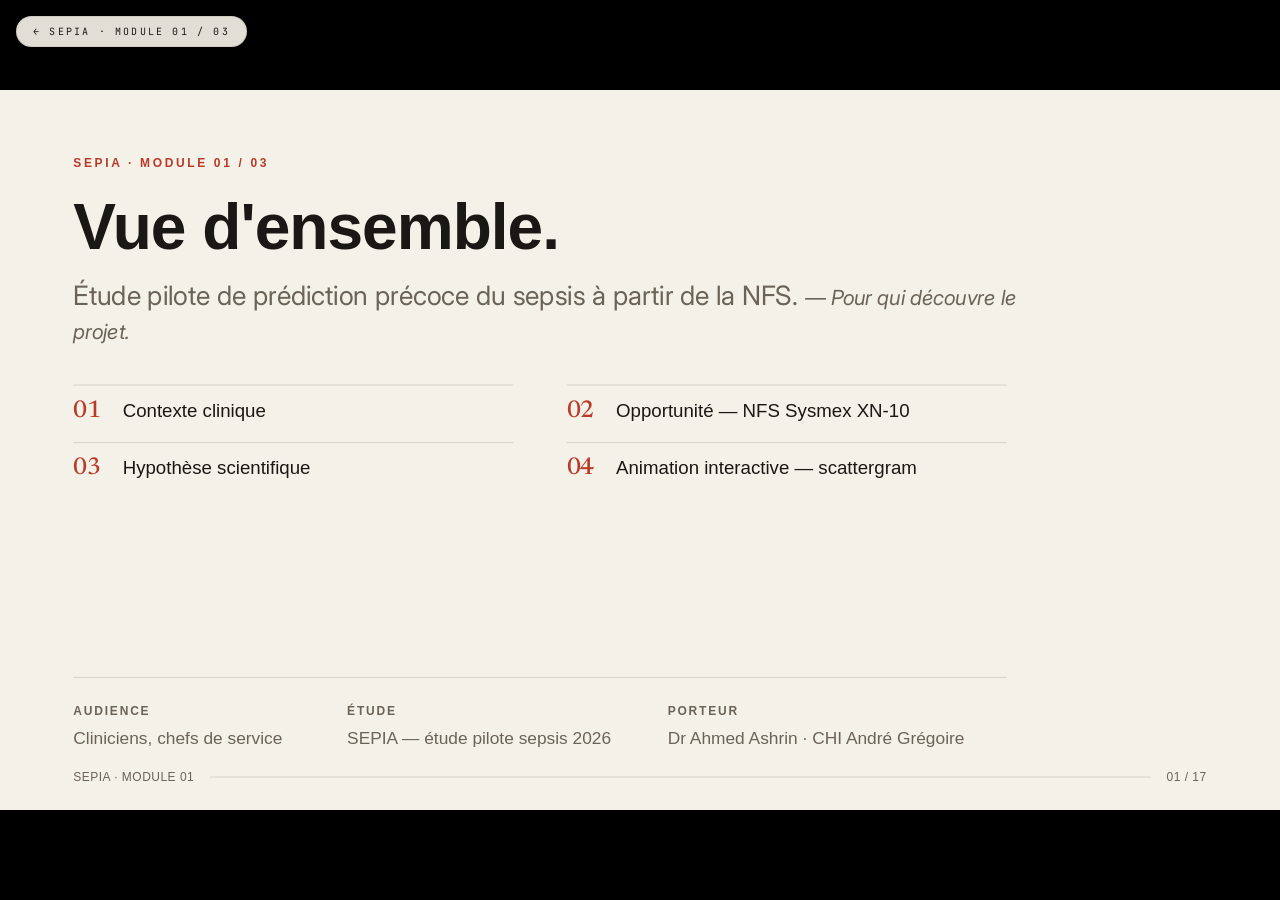
==== commit efe319ad: "sync: M01 couverture harmonisée (crème, sans-serif, sans barre) Co-Authored-By: Claude Opus 4.8 (1M " ====
--- a/modules/01-vue-ensemble/index.html
+++ b/modules/01-vue-ensemble/index.html
@@ -192,16 +192,11 @@
 
   /* ───── Cover ───── */
   .cover {
-    background: linear-gradient(180deg, #FAFAFA 0%, #FAFAFA 65%, #F1F4F7 100%);
+    background: var(--c-bg);
     position: relative;
   }
-  .cover .bar {
-    position: absolute;
-    left: 0; top: 0;
-    width: 18px; height: 100%;
-    background: var(--c-primary);
-  }
-  .cover .frame { padding-left: calc(var(--pad-x) + 18px); }
+  .cover .bar { display: none; }
+  .cover .frame { padding-left: var(--pad-x); }
   .cover .meta-grid {
     margin-top: auto;
     display: grid;
@@ -554,6 +549,7 @@
   .col-card {
     display: flex;
     flex-direction: column;
+    justify-content: center;
     gap: 18px;
     padding: 36px 32px;
     background: #fff;
@@ -1161,6 +1157,7 @@
     margin: 0;
     display: grid;
     grid-template-columns: 1fr 1fr;
+    grid-auto-rows: 1fr;
     gap: 28px;
     max-width: 100%;
   }
@@ -1172,6 +1169,9 @@
     font-size: var(--type-body);
     color: var(--c-ink);
     line-height: 1.4;
+    display: flex;
+    flex-direction: column;
+    justify-content: center;
   }
   .limit-list li strong { color: var(--c-alert); font-weight: 700; }
 
@@ -1321,10 +1321,10 @@
   <div class="bar"></div>
   <div class="frame">
     <div class="cover-mark">SEPIA · Module 01 / 03</div>
-    <h1 class="cover-title" style="font-family: 'Newsreader', serif; font-weight: 400; letter-spacing: -0.04em;">Vue d'ensemble.</h1>
+    <h1 class="cover-title">Vue d'ensemble.</h1>
     <p class="cover-sub" style="font-family: 'Inter', sans-serif; max-width: 1500px;">
-      Étude pilote de prédiction précoce du sepsis.
-      <span class="cover-sub-italic"> — Vue d'ensemble pour qui découvre le projet.</span>
+      Étude pilote de prédiction précoce du sepsis à partir de la NFS.
+      <span class="cover-sub-italic"> — Pour qui découvre le projet.</span>
     </p>
     <ol class="cover-toc">
       <li><span class="num">01</span><span class="what">Contexte clinique</span></li>
@@ -1679,6 +1679,8 @@
               </radialGradient>
             </defs>
 
+            <!-- Contenu centré verticalement dans le cadre (viewBox 520) -->
+            <g transform="translate(0, 48)">
             <!-- Lungs anatomy (Servier) -->
             <image href="../../assets/img/anatomy/lungs-pair.png"
                    x="50" y="40" width="300" height="320"
@@ -1716,6 +1718,7 @@
             <!-- Annotation -->
             <line id="b-leader" x1="262" y1="295" x2="350" y2="245" stroke="var(--ink-mute)" stroke-width="0.6" opacity="0"/>
             <text id="b-label" x="352" y="243" font-family="Source Serif 4" font-style="italic" font-size="10" fill="var(--ink-mute)" opacity="0">PAMP / DAMP</text>
+            </g>
           </svg>
           <p style="font-family:'Source Serif 4',serif; font-style:italic; font-size:12px; color:var(--ink-mute); margin: 8px 4px 0;">
             Une bactérie franchit la barrière épithéliale au niveau alvéolaire. Multiplication locale, libération de fragments (PAMP) — premiers signaux d'alerte.
@@ -3831,7 +3834,7 @@
     <div class="eyebrow"><span class="num">16</span><span>Risques et limites identifiés</span></div>
     <h1 class="title">Ce que ce projet <em style="color: var(--c-alert); font-style: normal;">ne fera pas</em>.</h1>
 
-    <ul class="limit-list" style="margin-top: auto;">
+    <ul class="limit-list" style="margin-top: 40px; flex: 1; min-height: 0;">
       <li>Le modèle visera les patients <strong>où une hémoculture a été demandée</strong> (pas la population générale)</li>
       <li>L'hémoculture+ <strong>≠</strong> sepsis stricto sensu (proxy biologique assumé)</li>
       <li>Volume <strong>modéré</strong> de données → résultats à confirmer sur plus large échelle</li>
@@ -3851,7 +3854,7 @@
 
     <div style="display: grid; grid-template-columns: 1fr 1fr; gap: 40px; flex: 1; align-items: stretch; margin-top: auto;">
 
-      <div style="background: #fff; border: 1px solid var(--c-rule); border-top: 6px solid var(--c-primary); padding: 48px 44px; display: flex; flex-direction: column; gap: 18px;">
+      <div style="background: #fff; border: 1px solid var(--c-rule); border-top: 6px solid var(--c-primary); padding: 48px 44px; display: flex; flex-direction: column; justify-content: center; gap: 18px;">
         <div style="font-family: 'JetBrains Mono', monospace; font-size: 20px; letter-spacing: 0.18em; text-transform: uppercase; color: var(--c-primary); font-weight: 600;">Module 02</div>
         <div style="font-family: 'Newsreader', serif; font-size: 56px; font-weight: 400; line-height: 1.05; letter-spacing: -0.02em; color: var(--c-ink);">Pipeline <em style="color: var(--c-primary); font-style: italic; font-weight: 300;">technique</em></div>
         <p style="font-size: var(--type-body); color: var(--c-secondary); line-height: 1.45; margin: 0;">
@@ -3859,7 +3862,7 @@
         </p>
       </div>
 
-      <div style="background: #fff; border: 1px solid var(--c-rule); border-top: 6px solid var(--c-secondary); padding: 48px 44px; display: flex; flex-direction: column; gap: 18px;">
+      <div style="background: #fff; border: 1px solid var(--c-rule); border-top: 6px solid var(--c-secondary); padding: 48px 44px; display: flex; flex-direction: column; justify-content: center; gap: 18px;">
         <div style="font-family: 'JetBrains Mono', monospace; font-size: 20px; letter-spacing: 0.18em; text-transform: uppercase; color: var(--c-secondary); font-weight: 600;">Module 03</div>
         <div style="font-family: 'Newsreader', serif; font-size: 56px; font-weight: 400; line-height: 1.05; letter-spacing: -0.02em; color: var(--c-ink);">Cadre <em style="color: var(--c-primary); font-style: italic; font-weight: 300;">réglementaire</em></div>
         <p style="font-size: var(--type-body); color: var(--c-secondary); line-height: 1.45; margin: 0;">
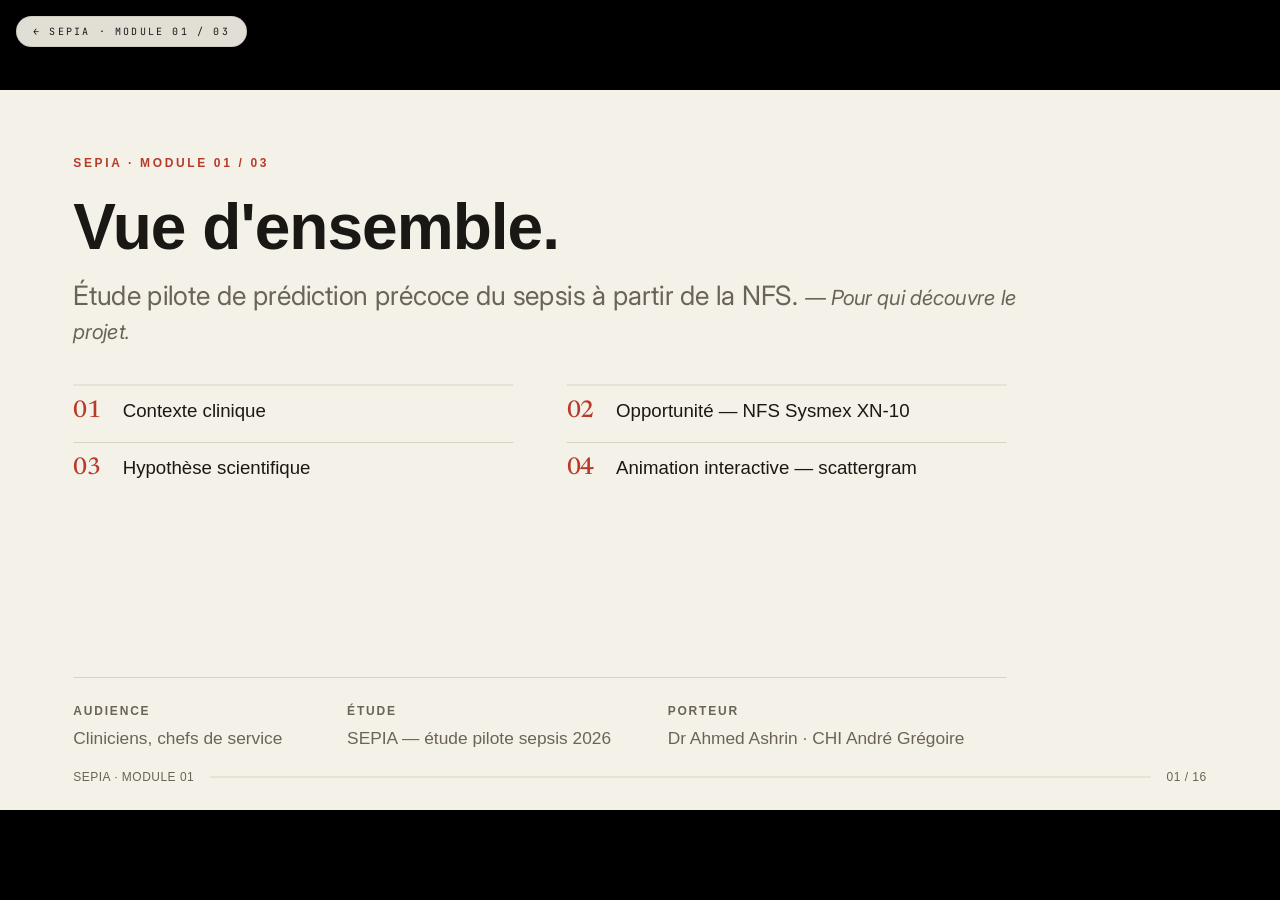
==== commit 4765f7e3: "deploy(m01): supprime la diapo limites, deck 17->16 diapos Co-Authored-By: Claude Opus 4.8 (1M conte" ====
--- a/modules/01-vue-ensemble/index.html
+++ b/modules/01-vue-ensemble/index.html
@@ -1338,7 +1338,7 @@
       <div><span class="label">Porteur</span><span class="val">Dr Ahmed Ashrin · CHI André Grégoire</span></div>
     </div>
   </div>
-  <div class="footer"><span class="brand">SEPIA · Module 01</span><span class="rule"></span><span>01 / 17</span></div>
+  <div class="footer"><span class="brand">SEPIA · Module 01</span><span class="rule"></span><span>01 / 16</span></div>
 </section>
 <section data-label="02 Qu'est-ce que le sepsis">
   <div class="frame">
@@ -1361,7 +1361,7 @@
       Le sepsis ne se voit pas directement — il se lit à travers ses conséquences. La diapo suivante reconstitue cette cascade, en direct.
     </p>
   </div>
-  <div class="footer"><span class="brand">SEPIA · Module 01</span><span class="rule"></span><span>02 / 17</span></div>
+  <div class="footer"><span class="brand">SEPIA · Module 01</span><span class="rule"></span><span>02 / 16</span></div>
 </section>
 <section data-label="03 La cascade inflammatoire en direct">
   <div class="demo-tag"><span class="num">03</span><span>Démonstration · la cascade, en direct</span></div>
@@ -2551,7 +2551,7 @@
       <!-- ====== END INLINE: animation-sepsis.html ====== -->
     </div>
   </div>
-  <div class="footer"><span class="brand">SEPIA · Module 01</span><span class="rule"></span><span>03 / 17</span></div>
+  <div class="footer"><span class="brand">SEPIA · Module 01</span><span class="rule"></span><span>03 / 16</span></div>
 </section>
 <section data-label="04 Sepsis : chaque heure compte">
   <div class="frame">
@@ -2572,7 +2572,7 @@
       </div>
     </div>
   </div>
-  <div class="footer"><span class="brand">SEPIA · Module 01</span><span class="rule"></span><span>04 / 17</span></div>
+  <div class="footer"><span class="brand">SEPIA · Module 01</span><span class="rule"></span><span>04 / 16</span></div>
 </section>
 <section data-label="05 Hémoculture : gold standard mais lente">
   <div class="frame">
@@ -2611,7 +2611,7 @@
       </div>
     </div>
   </div>
-  <div class="footer"><span class="brand">SEPIA · Module 01</span><span class="rule"></span><span>05 / 17</span></div>
+  <div class="footer"><span class="brand">SEPIA · Module 01</span><span class="rule"></span><span>05 / 16</span></div>
 </section>
 <section data-label="06 Processus de détection de l'hémoculture">
   <div class="frame">
@@ -2797,15 +2797,15 @@
 
 
   </div>
-  <div class="footer"><span class="brand">SEPIA · Module 01</span><span class="rule"></span><span>06 / 17</span></div>
+  <div class="footer"><span class="brand">SEPIA · Module 01</span><span class="rule"></span><span>06 / 16</span></div>
 </section>
 <section data-label="07 Les cellules mesurées par l'automate">
   <div class="frame">
-    <div class="eyebrow"><span class="num">07</span><span>Cellules sanguines</span></div>
-    <h1 class="title">Ce que l'automate mesure, cellule par cellule.</h1>
-
-    <p style="font-size: var(--type-lead); color: var(--c-secondary); margin: 0 0 32px; max-width: 1500px;">
-      Chaque tube produit jusqu'à <strong style="color: var(--c-primary);">50&nbsp;000</strong> mesures individuelles, classées en quatre populations principales et leurs sous-types.
+    <div class="eyebrow"><span class="num">07</span><span>Changer de cible</span></div>
+    <h1 class="title">Mesurer la réaction, pas le germe.</h1>
+
+    <p style="font-size: var(--type-lead); color: var(--c-secondary); margin: 0 0 24px; max-width: 1500px;">
+      L'hémoculture traque la bactérie — et doit attendre qu'elle se multiplie (12–24&nbsp;h). La NFS suit l'autre piste&nbsp;: elle mesure la <strong style="color: var(--c-ink);">réponse cellulaire de l'organisme</strong>, un <strong style="color: var(--c-primary);">marqueur indirect</strong> mais disponible en <strong style="color: var(--c-accent);">quelques minutes</strong>. Chaque tube produit jusqu'à <strong style="color: var(--c-ink);">50&nbsp;000</strong> mesures, classées en quatre populations principales.
     </p>
 
     <div style="display: grid; grid-template-columns: repeat(4, 1fr); gap: 32px; flex: 1; align-items: stretch;">
@@ -2848,11 +2848,11 @@
 
     </div>
 
-    <p style="font-size: var(--type-small); color: var(--c-ink-soft); margin: 28px 0 0; font-style: italic;">
+    <p style="font-size: var(--type-small); color: var(--c-ink-soft); margin: 20px 0 0; font-style: italic;">
       Quatre populations principales identifiées par l'automate à partir de leur signature optique.
     </p>
   </div>
-  <div class="footer"><span class="brand">SEPIA · Module 01</span><span class="rule"></span><span>07 / 17</span></div>
+  <div class="footer"><span class="brand">SEPIA · Module 01</span><span class="rule"></span><span>07 / 16</span></div>
 </section>
 <section data-label="08 Comment les scattergrams sont formés">
   <div class="frame">
@@ -2906,7 +2906,7 @@
       </div>
     </div>
   </div>
-  <div class="footer"><span class="brand">SEPIA · Module 01</span><span class="rule"></span><span>08 / 17</span></div>
+  <div class="footer"><span class="brand">SEPIA · Module 01</span><span class="rule"></span><span>08 / 16</span></div>
 </section>
 <section data-label="09 Animation scattergram">
   <div class="frame">
@@ -3593,7 +3593,7 @@
       <!-- ====== END INLINE: animation-scattergram.html ====== -->
     </div>
   </div>
-  <div class="footer"><span class="brand">SEPIA · Module 01</span><span class="rule"></span><span>09 / 17</span></div>
+  <div class="footer"><span class="brand">SEPIA · Module 01</span><span class="rule"></span><span>09 / 16</span></div>
 </section>
 <section data-label="10 La NFS contient bien plus">
   <div class="frame">
@@ -3629,7 +3629,7 @@
       </div>
     </div>
   </div>
-  <div class="footer"><span class="brand">SEPIA · Module 01</span><span class="rule"></span><span>10 / 17</span></div>
+  <div class="footer"><span class="brand">SEPIA · Module 01</span><span class="rule"></span><span>10 / 16</span></div>
 </section>
 <section data-label="11 Lymphocyte activé">
   <div class="frame">
@@ -3659,7 +3659,7 @@
       </div>
     </div>
   </div>
-  <div class="footer"><span class="brand">SEPIA · Module 01</span><span class="rule"></span><span>11 / 17</span></div>
+  <div class="footer"><span class="brand">SEPIA · Module 01</span><span class="rule"></span><span>11 / 16</span></div>
 </section>
 <section data-label="12 Polynucléaire neutrophile activé">
   <div class="frame">
@@ -3701,7 +3701,7 @@
       </div>
     </div>
   </div>
-  <div class="footer"><span class="brand">SEPIA · Module 01</span><span class="rule"></span><span>12 / 17</span></div>
+  <div class="footer"><span class="brand">SEPIA · Module 01</span><span class="rule"></span><span>12 / 16</span></div>
 </section>
 <section data-label="13 Prédire l'hémoculture à partir de la NFS">
   <div class="frame">
@@ -3739,7 +3739,7 @@
       <div class="lab">gain potentiel sur la fenêtre décisionnelle d'antibiothérapie.</div>
     </div>
   </div>
-  <div class="footer"><span class="brand">SEPIA · Module 01</span><span class="rule"></span><span>13 / 17</span></div>
+  <div class="footer"><span class="brand">SEPIA · Module 01</span><span class="rule"></span><span>13 / 16</span></div>
 </section>
 <section data-label="14 Pour qui, pour quoi">
   <div class="frame">
@@ -3775,7 +3775,7 @@
       </div>
     </div>
   </div>
-  <div class="footer"><span class="brand">SEPIA · Module 01</span><span class="rule"></span><span>14 / 17</span></div>
+  <div class="footer"><span class="brand">SEPIA · Module 01</span><span class="rule"></span><span>14 / 16</span></div>
 </section>
 <section data-label="15 Une démarche en deux phases">
   <div class="frame">
@@ -3827,25 +3827,11 @@
       </div>
     </div>
   </div>
-  <div class="footer"><span class="brand">SEPIA · Module 01</span><span class="rule"></span><span>15 / 17</span></div>
+  <div class="footer"><span class="brand">SEPIA · Module 01</span><span class="rule"></span><span>15 / 16</span></div>
 </section>
-<section data-label="16 Ce que ce projet ne fera pas">
+<section data-label="16 Pour aller plus loin">
   <div class="frame">
-    <div class="eyebrow"><span class="num">16</span><span>Risques et limites identifiés</span></div>
-    <h1 class="title">Ce que ce projet <em style="color: var(--c-alert); font-style: normal;">ne fera pas</em>.</h1>
-
-    <ul class="limit-list" style="margin-top: 40px; flex: 1; min-height: 0;">
-      <li>Le modèle visera les patients <strong>où une hémoculture a été demandée</strong> (pas la population générale)</li>
-      <li>L'hémoculture+ <strong>≠</strong> sepsis stricto sensu (proxy biologique assumé)</li>
-      <li>Volume <strong>modéré</strong> de données → résultats à confirmer sur plus large échelle</li>
-      <li>Différences <strong>inter-instruments</strong> XN à valider en QC</li>
-    </ul>
-  </div>
-  <div class="footer"><span class="brand">SEPIA · Module 01</span><span class="rule"></span><span>16 / 17</span></div>
-</section>
-<section data-label="17 Pour aller plus loin">
-  <div class="frame">
-    <div class="eyebrow"><span class="num">17</span><span>Suite du parcours</span></div>
+    <div class="eyebrow"><span class="num">16</span><span>Suite du parcours</span></div>
     <h1 class="title">Pour aller <em style="color: var(--c-primary); font-style: normal;">plus loin</em>.</h1>
 
     <p style="font-size: var(--type-lead); color: var(--c-secondary); margin: 0 0 48px; max-width: 1500px;">
@@ -3872,7 +3858,7 @@
 
     </div>
   </div>
-  <div class="footer"><span class="brand">SEPIA · Module 01</span><span class="rule"></span><span>17 / 17</span></div>
+  <div class="footer"><span class="brand">SEPIA · Module 01</span><span class="rule"></span><span>16 / 16</span></div>
 </section>
 </deck-stage>
 
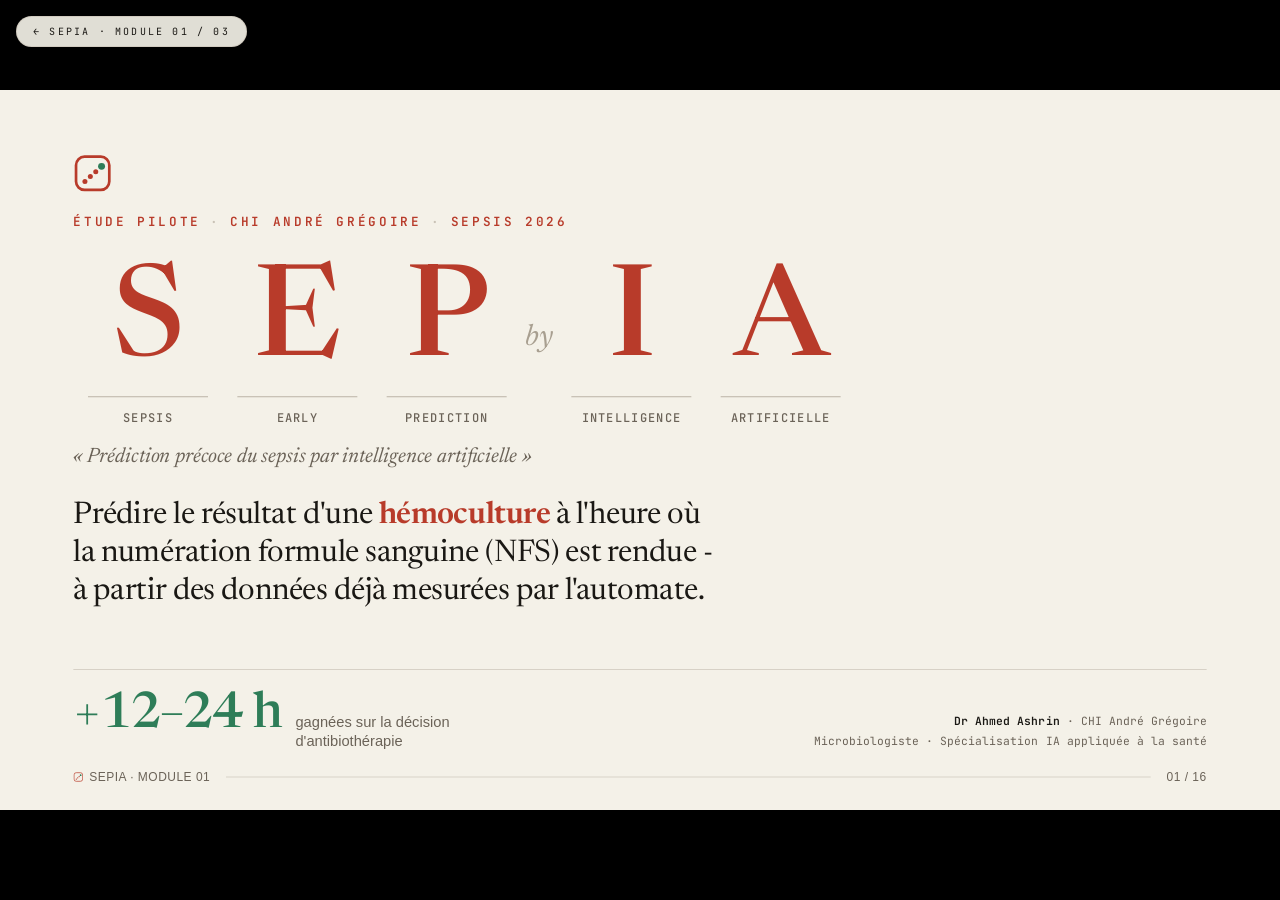
==== commit e30e0f09: "deploy(m01): version retravaillee (16 diapos, compteurs /16) Co-Authored-By: Claude Opus 4.8 (1M con" ====
--- a/modules/01-vue-ensemble/index.html
+++ b/modules/01-vue-ensemble/index.html
@@ -3,8 +3,8 @@
 <head>
 <meta charset="UTF-8">
 <meta name="viewport" content="width=device-width, initial-scale=1.0">
-<title>SEPIA — Module 01 · Vue d'ensemble</title>
-<meta name="description" content="SEPIA — Module 01 : contexte clinique du sepsis, opportunité de la NFS Sysmex XN-10, hypothèse scientifique. Slide deck navigable au clavier.">
+<title>SEPIA - Module 01 · Vue d'ensemble</title>
+<meta name="description" content="SEPIA - Module 01 : contexte clinique du sepsis, opportunité de la NFS Sysmex XN-10, hypothèse scientifique. Slide deck navigable au clavier.">
 <link rel="preconnect" href="https://fonts.googleapis.com">
 <link rel="preconnect" href="https://fonts.gstatic.com" crossorigin>
 <link href="https://fonts.googleapis.com/css2?family=Newsreader:ital,opsz,wght@0,6..72,300;0,6..72,400;0,6..72,500;0,6..72,600;1,6..72,300;1,6..72,400&family=Inter:wght@300;400;500;600;700&family=JetBrains+Mono:wght@400;500;600&family=Source+Sans+3:wght@400;500;600;700&family=Source+Serif+4:ital,wght@0,400;0,500;1,400&family=IBM+Plex+Sans:wght@400;500;600&family=IBM+Plex+Mono:wght@400;500;600&display=swap" rel="stylesheet">
@@ -12,11 +12,11 @@
 <style>
 
   :root {
-    /* Palette SEPIA — ocre brûlé sur beige (rebrandé depuis brouillon bleu marine) */
+    /* Palette SEPIA - ocre brûlé sur beige (rebrandé depuis brouillon bleu marine) */
     --c-primary: #B83B2A;   /* ocre brûlé (était #1E5A8E bleu marine) */
     --c-secondary: #6B6358; /* ink-muted SEPIA (était #3F4B58 ardoise) */
-    --c-accent: #2E7D58;    /* vert positif — CONSERVÉ (POSITIF, 0 €) */
-    --c-alert: #A33B3B;     /* rouge alert — CONSERVÉ (mortalité, limites) */
+    --c-accent: #2E7D58;    /* vert positif - CONSERVÉ (POSITIF, 0 €) */
+    --c-alert: #A33B3B;     /* rouge alert - CONSERVÉ (mortalité, limites) */
     --c-bg: #F4F1E8;        /* ink-wash SEPIA (était #FAFAFA) */
     --c-bg-soft: #EFEAE0;   /* ink-soft SEPIA (était #F1F2F4) */
     --c-bg-tinted: rgba(184,59,42,0.06); /* tinted ocre (était bleu pâle) */
@@ -281,6 +281,84 @@
     color: var(--c-ink);
     font-weight: 500;
     line-height: 1.25;
+  }
+
+  /* Cover 01 - SEPIA acronym hero */
+  .cover2 { display: flex; flex-direction: column; height: 100%; }
+  .cover2-eyebrow {
+    font-family: "JetBrains Mono", Consolas, monospace;
+    font-size: 19px; letter-spacing: 0.26em; text-transform: uppercase;
+    color: var(--c-primary); font-weight: 600;
+  }
+  .cover2-eyebrow .dot { color: var(--c-rule); margin: 0 14px; }
+  .acrostic { display: flex; align-items: flex-start; margin: 60px 0 0; }
+  .ac-col { display: flex; flex-direction: column; align-items: center; flex: 0 0 auto; width: 224px; }
+  .ac-letter {
+    font-family: "Newsreader", Georgia, serif; font-weight: 500;
+    font-size: 190px; line-height: 0.86; letter-spacing: -0.01em; color: var(--c-primary);
+  }
+  .ac-word {
+    margin-top: 24px; padding-top: 18px; width: 80%;
+    border-top: 2px solid var(--c-rule); text-align: center;
+    font-family: "JetBrains Mono", Consolas, monospace;
+    font-size: 18px; letter-spacing: 0.08em; text-transform: uppercase;
+    color: var(--c-ink-soft); font-weight: 500;
+  }
+  .ac-by {
+    flex: 0 0 auto; margin: 78px 6px 0;
+    font-family: "Newsreader", Georgia, serif; font-style: italic;
+    font-size: 44px; line-height: 1; color: #A89F90;
+  }
+  .cover2-obj {
+    margin: 40px 0 0; max-width: 1460px;
+    font-family: "Newsreader", Georgia, serif; font-weight: 400;
+    font-size: 46px; line-height: 1.24; letter-spacing: -0.01em; color: var(--c-ink); text-wrap: balance;
+  }
+  .cover2-obj strong { color: var(--c-primary); font-weight: 600; }
+  .cover2-fr {
+    margin: 26px 0 0; max-width: 1300px;
+    font-family: "Newsreader", Georgia, serif; font-style: italic;
+    font-size: 31px; line-height: 1.3; letter-spacing: 0; color: var(--c-ink-soft);
+  }
+  .cover2-foot {
+    margin-top: auto; display: flex; align-items: flex-end;
+    justify-content: space-between; gap: 60px;
+    border-top: 1px solid var(--c-rule); padding-top: 32px;
+  }
+  .cover2-gain { display: flex; align-items: baseline; gap: 20px; }
+  .cover2-gain .big {
+    font-family: "Newsreader", Georgia, serif; font-weight: 500;
+    font-size: 74px; line-height: 1; letter-spacing: -0.02em; color: var(--c-accent);
+  }
+  .cover2-gain .lab { font-size: 22px; color: var(--c-ink-soft); line-height: 1.3; max-width: 330px; }
+  .cover2-meta {
+    text-align: right; font-family: "JetBrains Mono", Consolas, monospace;
+    font-size: 17px; line-height: 1.75; letter-spacing: 0.03em; color: var(--c-secondary);
+  }
+  .cover2-meta strong { color: var(--c-ink); font-weight: 600; }
+  .cover2-logo { margin: 0 0 30px; }
+  .cover2-logo svg { width: 58px; height: 58px; display: block; }
+  .footer .brand { display: inline-flex; align-items: center; gap: 9px; }
+  .footer .brand::before {
+    content: ""; width: 15px; height: 15px; flex: 0 0 auto;
+    background: url("data:image/svg+xml,%3Csvg%20xmlns%3D'http%3A%2F%2Fwww.w3.org%2F2000%2Fsvg'%20viewBox%3D'0%200%20100%20100'%3E%3Crect%20x%3D'7'%20y%3D'7'%20width%3D'86'%20height%3D'86'%20rx%3D'22'%20fill%3D'none'%20stroke%3D'%23B83B2A'%20stroke-width%3D'7'%2F%3E%3Ccircle%20cx%3D'30'%20cy%3D'71'%20r%3D'6.5'%20fill%3D'%23B83B2A'%2F%3E%3Ccircle%20cx%3D'44'%20cy%3D'58'%20r%3D'6.5'%20fill%3D'%23B83B2A'%2F%3E%3Ccircle%20cx%3D'58'%20cy%3D'46'%20r%3D'6.5'%20fill%3D'%23B83B2A'%2F%3E%3Ccircle%20cx%3D'73'%20cy%3D'32'%20r%3D'9'%20fill%3D'%232E7D58'%2F%3E%3C%2Fsvg%3E") center/contain no-repeat;
+  }
+  @media (prefers-reduced-motion: no-preference) {
+    .cover2-logo, .cover2-eyebrow, .acrostic .ac-col, .acrostic .ac-by, .cover2-fr, .cover2-obj, .cover2-foot {
+      opacity: 0; transform: translateY(20px);
+      transition: opacity .7s ease, transform .7s cubic-bezier(.2,.7,.3,1);
+    }
+    section[data-deck-active] .cover2-logo    { opacity: 1; transform: none; transition-delay: 0s; }
+    section[data-deck-active] .cover2-eyebrow { opacity: 1; transform: none; transition-delay: .08s; }
+    section[data-deck-active] .acrostic .ac-col:nth-child(1) { opacity: 1; transform: none; transition-delay: .22s; }
+    section[data-deck-active] .acrostic .ac-col:nth-child(2) { opacity: 1; transform: none; transition-delay: .31s; }
+    section[data-deck-active] .acrostic .ac-col:nth-child(3) { opacity: 1; transform: none; transition-delay: .40s; }
+    section[data-deck-active] .acrostic .ac-by               { opacity: 1; transform: none; transition-delay: .49s; }
+    section[data-deck-active] .acrostic .ac-col:nth-child(5) { opacity: 1; transform: none; transition-delay: .49s; }
+    section[data-deck-active] .acrostic .ac-col:nth-child(6) { opacity: 1; transform: none; transition-delay: .58s; }
+    section[data-deck-active] .cover2-fr   { opacity: 1; transform: none; transition-delay: .70s; }
+    section[data-deck-active] .cover2-obj  { opacity: 1; transform: none; transition-delay: .82s; }
+    section[data-deck-active] .cover2-foot { opacity: 1; transform: none; transition-delay: .96s; }
   }
 
   /* ───── Section header style (used as eyebrow on all content slides) ───── */
@@ -394,6 +472,257 @@
     line-height: 1.3;
   }
 
+  /* ───── Two-arm timeline (slide 05) ───── */
+  .tl2 {
+    margin-top: auto;
+    margin-bottom: 132px;
+    display: grid;
+    grid-template-columns: 230px 1fr;
+    align-items: center;
+    column-gap: 0;
+  }
+  .tl2-origin {
+    position: relative;
+    text-align: right;
+    padding-right: 54px;
+  }
+  .tl2-origin .tl2-odot {
+    position: absolute;
+    right: -17px;
+    top: 50%;
+    margin-top: -17px;
+    width: 34px;
+    height: 34px;
+    border-radius: 50%;
+    background: var(--c-primary);
+    box-shadow: 0 0 0 7px var(--c-bg);
+    z-index: 4;
+  }
+  .tl2-origin .tl2-ow {
+    font-family: "JetBrains Mono", Consolas, monospace;
+    font-size: var(--type-small);
+    font-weight: 700;
+    color: var(--c-primary);
+    letter-spacing: 0.04em;
+  }
+  .tl2-origin .tl2-ot {
+    font-size: var(--type-body);
+    color: var(--c-ink);
+    margin-top: 6px;
+  }
+
+  .tl2-rails {
+    position: relative;
+    display: flex;
+    flex-direction: column;
+    gap: 110px;
+    padding-left: 60px;
+  }
+  .tl2-rails::before {
+    content: "";
+    position: absolute;
+    left: 0;
+    top: 3px;
+    height: calc(100% - 6px);
+    width: 4px;
+    background: var(--c-rule);
+  }
+  .tl2-rails::after {
+    content: "";
+    position: absolute;
+    left: -54px;
+    top: 50%;
+    margin-top: -2px;
+    width: 58px;
+    height: 4px;
+    background: var(--c-rule);
+  }
+
+  .tl2-rail {
+    position: relative;
+    height: 6px;
+    background: var(--c-rule);
+  }
+  .tl2-fill {
+    position: absolute;
+    left: 0;
+    top: 0;
+    height: 100%;
+    transform-origin: left center;
+  }
+  .tl2-vessel {
+    position: absolute;
+    left: 0;
+    top: 50%;
+    transform: translate(-58%, -50%);
+    z-index: 6;
+    filter: drop-shadow(0 2px 3px rgba(0,0,0,.14));
+    line-height: 0;
+  }
+  @media (prefers-reduced-motion: no-preference) {
+    .tl2-vessel { opacity: 0; transform: translate(-58%, -32%); transition: opacity .5s ease, transform .5s cubic-bezier(.2,.85,.35,1.1); transition-delay: var(--d, .55s); }
+    section[data-deck-active] .tl2-vessel { opacity: 1; transform: translate(-58%, -50%); }
+  }
+  .tl2-rail.nfs .tl2-fill { background: var(--c-accent); }
+  .tl2-rail.hemo .tl2-fill { background: var(--c-alert); }
+
+  .tl2-node { position: absolute; top: 50%; }
+  .tl2-ndot {
+    position: absolute;
+    left: -14px;
+    top: -14px;
+    width: 28px;
+    height: 28px;
+    border-radius: 50%;
+    box-shadow: 0 0 0 7px var(--c-bg);
+  }
+  .tl2-rail.nfs .tl2-ndot { background: var(--c-accent); }
+  .tl2-rail.hemo .tl2-ndot { background: var(--c-alert); }
+  .tl2-label {
+    position: absolute;
+    left: 50%;
+    transform: translateX(-50%);
+    width: 250px;
+    text-align: center;
+  }
+  .tl2-rail.nfs .tl2-label { bottom: 26px; }
+  .tl2-rail.hemo .tl2-label { top: 26px; }
+  .tl2-label .tl2-nw {
+    font-family: "JetBrains Mono", Consolas, monospace;
+    font-size: var(--type-small);
+    font-weight: 700;
+    letter-spacing: 0.03em;
+  }
+  .tl2-rail.nfs .tl2-nw { color: var(--c-accent); }
+  .tl2-rail.hemo .tl2-nw { color: var(--c-alert); }
+  .tl2-label .tl2-nt {
+    font-size: 23px;
+    color: var(--c-ink);
+    margin-top: 5px;
+    line-height: 1.25;
+  }
+  .tl2-label .tl2-nt em { font-style: italic; color: var(--c-ink-soft); }
+  .tl2-gap {
+    position: absolute;
+    top: -15px;
+    height: 36px;
+    background: rgba(163, 59, 59, 0.09);
+    border-left: 2px dashed var(--c-alert);
+    border-right: 2px dashed var(--c-alert);
+  }
+  .tl2-gap .tl2-gl {
+    position: absolute;
+    bottom: calc(100% + 10px);
+    left: 50%;
+    transform: translateX(-50%);
+    white-space: nowrap;
+    font-family: "JetBrains Mono", Consolas, monospace;
+    font-size: 16px;
+    letter-spacing: 0.05em;
+    color: var(--c-alert);
+    font-weight: 600;
+  }
+
+  /* JS-driven entrance - replays each time the slide becomes active.
+     Static (fully visible) when JS is absent, so print / PDF show the whole timeline. */
+  .tl2.anim .tl2-odot,
+  .tl2.anim .tl2-ndot { transform: scale(0); }
+  .tl2.anim .tl2-fill { transform: scaleX(0); }
+  .tl2.anim .tl2-label,
+  .tl2.anim .tl2-gap { opacity: 0; }
+
+  .tl2.anim.run .tl2-odot,
+  .tl2.anim.run .tl2-ndot { transform: scale(1); transition: transform .55s cubic-bezier(.2,.85,.35,1.3); transition-delay: var(--d, .8s); }
+  .tl2.anim.run .tl2-fill { transform: scaleX(1); transition: transform var(--fdur, 1.8s) cubic-bezier(.3,.5,.2,1); transition-delay: var(--fd, .35s); }
+  .tl2.anim.run .tl2-label,
+  .tl2.anim.run .tl2-gap { opacity: 1; transition: opacity .55s ease; transition-delay: var(--d, .9s); }
+
+  /* ───── Mini-rappel du schéma diapo 05 (slides 06–07) ───── */
+  .recall {
+    position: absolute;
+    top: 86px;
+    right: var(--pad-x);
+    width: 400px;
+    background: #FBF8F1;
+    border: 1px solid var(--c-rule);
+    border-radius: 12px;
+    padding: 15px 20px 18px;
+    box-shadow: 0 2px 14px rgba(13,31,45,0.06);
+    z-index: 5;
+  }
+  .recall-h {
+    font-family: "JetBrains Mono", Consolas, monospace;
+    font-size: 14px;
+    letter-spacing: 0.1em;
+    text-transform: uppercase;
+    color: var(--c-ink-soft);
+    font-weight: 600;
+    margin-bottom: 15px;
+    display: flex; align-items: center; gap: 8px;
+  }
+  .recall-h .recall-ar { color: var(--c-primary); font-weight: 700; }
+  .recall-body { display: flex; align-items: stretch; gap: 14px; }
+  .recall-t0 {
+    font-family: "JetBrains Mono", monospace;
+    font-size: 13px; font-weight: 700; color: var(--c-ink);
+    display: flex; align-items: center;
+    padding-right: 14px;
+    border-right: 2px solid var(--c-rule);
+  }
+  .recall-arms { display: flex; flex-direction: column; gap: 13px; flex: 1; justify-content: center; }
+  .recall-arm { display: flex; align-items: center; position: relative; transition: opacity .35s ease; }
+  .recall-dot { width: 9px; height: 9px; border-radius: 50%; flex: 0 0 auto; }
+  .recall-line { height: 4px; border-radius: 4px; flex: 0 0 auto; }
+  .recall-arm.nfs .recall-dot, .recall-arm.nfs .recall-line { background: var(--c-accent); }
+  .recall-arm.hemo .recall-dot, .recall-arm.hemo .recall-line { background: var(--c-alert); }
+  .recall-arm.nfs .recall-line { width: 30px; }
+  .recall-arm.hemo .recall-line { width: 150px; }
+  .recall-cap { font-size: 15px; color: var(--c-ink); margin-left: 11px; white-space: nowrap; line-height: 1.15; }
+  .recall-cap b { font-weight: 700; }
+  .recall-arm.nfs .recall-cap b { color: var(--c-accent); }
+  .recall-arm.hemo .recall-cap b { color: var(--c-alert); }
+  /* estompe le bras non concerné ; renforce le bras en focus */
+  .recall--hemo .recall-arm.nfs { opacity: .28; }
+  .recall--nfs  .recall-arm.hemo { opacity: .28; }
+  .recall--hemo .recall-arm.hemo .recall-line,
+  .recall--nfs  .recall-arm.nfs  .recall-line { height: 6px; }
+  .recall--hemo .recall-arm.hemo .recall-dot,
+  .recall--nfs  .recall-arm.nfs  .recall-dot { width: 12px; height: 12px; }
+  @media (prefers-reduced-motion: no-preference) {
+    .recall { opacity: 0; transform: translateY(-8px); transition: opacity .55s ease, transform .55s ease; transition-delay: .25s; }
+    section[data-deck-active] .recall { opacity: 1; transform: none; }
+  }
+
+  /* ───── Hémoculture process (slide 06) ───── */
+  .hc-step { opacity: 1; }
+  @media (prefers-reduced-motion: no-preference) {
+    .hc-step {
+      opacity: 0;
+      transform: translateY(28px);
+      transition: opacity .6s ease, transform .6s cubic-bezier(.2,.7,.3,1);
+    }
+    section[data-deck-active] .hc-step { opacity: 1; transform: none; }
+    section[data-deck-active] .hc-grid .hc-step:nth-child(1) { transition-delay: .15s; }
+    section[data-deck-active] .hc-grid .hc-step:nth-child(2) { transition-delay: .35s; }
+    section[data-deck-active] .hc-grid .hc-step:nth-child(3) { transition-delay: .55s; }
+    section[data-deck-active] .hc-grid .hc-step:nth-child(4) { transition-delay: .75s; }
+    section[data-deck-active] .hc-grid .hc-step:nth-child(5) { transition-delay: .95s; }
+
+    .co2 { transform-box: fill-box; transform-origin: center; }
+    section[data-deck-active] .co2 { animation: hcCo2 2.8s ease-in infinite; }
+    @keyframes hcCo2 {
+      0%   { transform: translateY(16px); opacity: 0; }
+      25%  { opacity: .75; }
+      100% { transform: translateY(-34px); opacity: 0; }
+    }
+
+    section[data-deck-active] .beam { animation: hcBeam 1.5s ease-in-out infinite; }
+    @keyframes hcBeam {
+      0%, 100% { opacity: .3; }
+      50%      { opacity: 1; }
+    }
+  }
+
   /* ───── Numeric callout ───── */
   .callout {
     border-left: 6px solid var(--c-primary);
@@ -695,12 +1024,37 @@
   /* ───── Roadmap « deux phases » (slide 14) ───── */
   .phases-roadmap {
     flex: 1; min-height: 0;
-    display: grid; grid-template-columns: 3fr 2fr;
-    margin-top: 36px; border: 1px solid var(--c-rule);
-  }
-  .phase-col { display: flex; flex-direction: column; padding: 38px 52px 34px; position: relative; }
+    display: grid; grid-template-columns: 2.7fr 1.85fr 1.45fr;
+    margin-top: 30px; margin-bottom: 70px; border: 1px solid var(--c-rule);
+  }
+  /* Bouton vers le module suivant (slide 16) */
+  .next-module {
+    position: absolute;
+    right: var(--pad-x); bottom: 80px;
+    display: inline-flex; align-items: center; gap: 8px;
+    font-family: "JetBrains Mono", Consolas, monospace;
+    font-size: 16px; font-weight: 500; letter-spacing: 0.02em;
+    color: var(--c-ink-soft); text-decoration: none;
+    background: transparent;
+    padding: 8px 14px; border-radius: 8px;
+    border: 1px solid var(--c-rule);
+    transition: color .18s ease, border-color .18s ease, background .18s ease;
+  }
+  .next-module:hover { color: var(--c-primary); border-color: var(--c-primary); background: rgba(184,59,42,0.05); }
+  .next-module .nm-arrow { font-size: 18px; transition: transform .18s ease; }
+  .next-module:hover .nm-arrow { transform: translateX(3px); }
+  .phase-col { display: flex; flex-direction: column; padding: 36px 40px 32px; position: relative; }
   .phase-col.p1 { background: rgba(184,59,42,0.045); }
   .phase-col.p2 { background: rgba(46,125,88,0.05); border-left: 1px solid var(--c-rule); }
+  .phase-col.p3 { background: rgba(107,99,88,0.045); border-left: 1px solid var(--c-rule); }
+  .p3 .phase-tag { background: var(--c-ink-soft); }
+  .p3-note {
+    flex: 1; display: flex; align-items: center;
+    border: 1.5px dashed var(--c-rule); border-radius: 8px;
+    padding: 22px 24px; margin-top: 4px;
+    font-family: "Newsreader", Georgia, serif; font-style: italic;
+    font-size: 24px; line-height: 1.4; color: var(--c-ink-soft);
+  }
   .phase-head { margin-bottom: 28px; }
   .phase-tag {
     display: inline-block; font-family: "JetBrains Mono", Consolas, monospace;
@@ -751,6 +1105,26 @@
   }
   .p1 .tag-key { color: var(--c-primary); background: rgba(184,59,42,0.12); }
   .p2 .tag-key { color: var(--c-accent); background: rgba(46,125,88,0.12); }
+  /* états d'avancement (slide 16, phase 1) */
+  .p1 .phase-steps { justify-content: space-between; }
+  .step.done::before { background: var(--c-accent) !important; border-color: var(--c-accent) !important; }
+  .step.wip::before { border-color: var(--c-primary); border-width: 2px; }
+  .step.done .step-what { color: var(--c-ink-soft); }
+  .tag-done, .tag-wip {
+    display: inline-block; vertical-align: middle; margin-left: 12px;
+    font-family: "JetBrains Mono", monospace; font-size: 12px; letter-spacing: 0.1em;
+    text-transform: uppercase; font-weight: 700; padding: 2px 8px; border-radius: 2px; transform: translateY(-2px);
+  }
+  .tag-done { color: var(--c-accent); background: rgba(46,125,88,0.12); }
+  .tag-wip { color: var(--c-primary); background: rgba(184,59,42,0.12); }
+  .step.wait::before { border-color: var(--c-rule) !important; border-style: dashed; }
+  .step.wait .step-what { color: var(--c-ink-soft); }
+  .tag-wait {
+    display: inline-block; vertical-align: middle; margin-left: 12px;
+    font-family: "JetBrains Mono", monospace; font-size: 12px; letter-spacing: 0.1em;
+    text-transform: uppercase; font-weight: 700; padding: 2px 8px; border-radius: 2px; transform: translateY(-2px);
+    color: var(--c-ink-soft); background: rgba(107,99,88,0.12);
+  }
 
   /* ───── Slide 02 : split texte | animation (anim "carrée" → zone dédiée) ───── */
   .hero-anim .frame {
@@ -1144,7 +1518,7 @@
     color: var(--c-secondary);
   }
   .perimeter .ph-list li::before {
-    content: "— ";
+    content: "- ";
     color: var(--c-primary);
     font-weight: 700;
   }
@@ -1297,7 +1671,7 @@
 /* Hide on print */
 @media print { .sepia-overlay { display: none; } }
 
-/* Présentation : toolbar épurée de l'animation sepsis — ne garder que « ▶ Lancer ».
+/* Présentation : toolbar épurée de l'animation sepsis - ne garder que « ▶ Lancer ».
    Masque les outils d'auteur (Édit + panneau d'édition), Réinitialiser et les chips de phase.
    Placé dans le <style> global (stable) pour survivre à une re-propagation de l'embed ;
    la source explorations/animation-sepsis.html garde tous ses contrôles en standalone. */
@@ -1307,7 +1681,9 @@
 #embed-sepsis .controls > div { display: none !important; }
 
 </style>
-<script type="application/json" id="speaker-notes">[]</script>
+<script type="application/json" id="speaker-notes">
+[]
+</script>
   <script src="https://cdnjs.cloudflare.com/ajax/libs/gsap/3.12.5/gsap.min.js"></script>
   <script src="../../assets/js/embed-fit.js" defer></script>
 </head>
@@ -1315,58 +1691,66 @@
 
 <a href="../../index.html" class="sepia-overlay">← SEPIA · Module 01 / 03</a>
 
-<deck-stage width="1920" height="1080">
-
-<section data-label="01 SEPIA — Module 01" class="cover">
-  <div class="bar"></div>
-  <div class="frame">
-    <div class="cover-mark">SEPIA · Module 01 / 03</div>
-    <h1 class="cover-title">Vue d'ensemble.</h1>
-    <p class="cover-sub" style="font-family: 'Inter', sans-serif; max-width: 1500px;">
-      Étude pilote de prédiction précoce du sepsis à partir de la NFS.
-      <span class="cover-sub-italic"> — Pour qui découvre le projet.</span>
-    </p>
-    <ol class="cover-toc">
-      <li><span class="num">01</span><span class="what">Contexte clinique</span></li>
-      <li><span class="num">02</span><span class="what">Opportunité — NFS Sysmex XN-10</span></li>
-      <li><span class="num">03</span><span class="what">Hypothèse scientifique</span></li>
-      <li><span class="num">04</span><span class="what">Animation interactive — scattergram</span></li>
-    </ol>
-    <div class="meta-grid">
-      <div><span class="label">Audience</span><span class="val">Cliniciens, chefs de service</span></div>
-      <div><span class="label">Étude</span><span class="val">SEPIA — étude pilote sepsis 2026</span></div>
-      <div><span class="label">Porteur</span><span class="val">Dr Ahmed Ashrin · CHI André Grégoire</span></div>
+<deck-stage width="1920" height="1080" data-om-id="624cabf4:10" style="--deck-rail-w: 188px;">
+
+<section data-label="01 SEPIA - Sepsis Early Prediction by IA" class="cover" data-om-id="624cabf4:11" data-screen-label="01 01 SEPIA - Sepsis Early Prediction by IA" data-om-validate="no_overflowing_text,no_overlapping_text,slide_sized_text" data-deck-slide="0">
+  <div class="bar" data-om-id="624cabf4:12"></div>
+  <div class="frame" data-om-id="624cabf4:13">
+    <div class="cover2" data-om-id="624cabf4:14">
+      <div class="cover2-logo" data-om-id="624cabf4:15"><svg xmlns="http://www.w3.org/2000/svg" viewBox="0 0 100 100" data-om-id="624cabf4:16"><rect x="7" y="7" width="86" height="86" rx="22" fill="none" stroke="#B83B2A" stroke-width="7" data-om-id="624cabf4:17"></rect><circle cx="30" cy="71" r="6.5" fill="#B83B2A" data-om-id="624cabf4:18"></circle><circle cx="44" cy="58" r="6.5" fill="#B83B2A" data-om-id="624cabf4:19"></circle><circle cx="58" cy="46" r="6.5" fill="#B83B2A" data-om-id="624cabf4:20"></circle><circle cx="73" cy="32" r="9" fill="#2E7D58" data-om-id="624cabf4:21"></circle></svg></div>
+      <div class="cover2-eyebrow" data-om-id="624cabf4:22">Étude pilote<span class="dot" data-om-id="624cabf4:23">·</span>CHI André Grégoire<span class="dot" data-om-id="624cabf4:24">·</span>Sepsis 2026</div>
+
+      <div class="acrostic" data-om-id="624cabf4:25">
+        <div class="ac-col" data-om-id="624cabf4:26"><span class="ac-letter" data-om-id="624cabf4:27">S</span><span class="ac-word" data-om-id="624cabf4:28">Sepsis</span></div>
+        <div class="ac-col" data-om-id="624cabf4:29"><span class="ac-letter" data-om-id="624cabf4:30">E</span><span class="ac-word" data-om-id="624cabf4:31">Early</span></div>
+        <div class="ac-col" data-om-id="624cabf4:32"><span class="ac-letter" data-om-id="624cabf4:33">P</span><span class="ac-word" data-om-id="624cabf4:34">Prediction</span></div>
+        <span class="ac-by" data-om-id="624cabf4:35">by</span>
+        <div class="ac-col" data-om-id="624cabf4:36"><span class="ac-letter" data-om-id="624cabf4:37">I</span><span class="ac-word" data-om-id="624cabf4:38">Intelligence</span></div>
+        <div class="ac-col" data-om-id="624cabf4:39"><span class="ac-letter" data-om-id="624cabf4:40">A</span><span class="ac-word" data-om-id="624cabf4:41">Artificielle</span></div>
+      </div>
+
+      <p class="cover2-fr" data-om-id="624cabf4:42">« Prédiction précoce du sepsis par intelligence artificielle »</p>
+
+      <p class="cover2-obj" data-om-id="624cabf4:43">Prédire le résultat d'une <strong data-om-id="624cabf4:44">hémoculture</strong> à l'heure où la numération formule sanguine (NFS) est rendue - à partir des données déjà mesurées par l'automate.</p>
+
+      <div class="cover2-foot" data-om-id="624cabf4:45">
+        <div class="cover2-gain" data-om-id="624cabf4:46">
+          <span class="big" data-om-id="624cabf4:47">+12–24 h</span>
+          <span class="lab" data-om-id="624cabf4:48">gagnées sur la décision d'antibiothérapie</span>
+        </div>
+        <div class="cover2-meta" data-om-id="624cabf4:49"><strong data-om-id="624cabf4:50">Dr Ahmed Ashrin</strong> · CHI André Grégoire<br data-om-id="624cabf4:51">Microbiologiste · Spécialisation IA appliquée à la santé</div>
+      </div>
     </div>
   </div>
-  <div class="footer"><span class="brand">SEPIA · Module 01</span><span class="rule"></span><span>01 / 16</span></div>
+  <div class="footer" data-om-id="624cabf4:52"><span class="brand" data-om-id="624cabf4:53">SEPIA · Module 01</span><span class="rule" data-om-id="624cabf4:54"></span><span data-om-id="624cabf4:55">01 / 16</span></div>
 </section>
-<section data-label="02 Qu'est-ce que le sepsis">
-  <div class="frame">
-    <div class="eyebrow"><span class="num">02</span><span>Pré-requis · définition</span></div>
-    <h1 class="title">Le sepsis n'est pas la bactérie — c'est l'<em style="color: var(--c-primary); font-style: normal;">emballement</em>.</h1>
-
-    <p style="font-size: var(--type-lead); color: var(--c-secondary); margin: 0 0 8px; max-width: 1550px; line-height: 1.4;">
-      <strong style="color: var(--c-primary);">Sepsis-3</strong> (Singer et al., <em>JAMA</em> 2016) : une <strong>dysrégulation potentiellement mortelle de la réponse de l'hôte à une infection</strong>, entraînant une dysfonction d'organe.
+<section data-label="02 Qu'est-ce que le sepsis" data-om-id="624cabf4:56" data-screen-label="02 02 Qu'est-ce que le sepsis" data-om-validate="no_overflowing_text,no_overlapping_text,slide_sized_text" data-deck-slide="1">
+  <div class="frame" data-om-id="624cabf4:57">
+    <div class="eyebrow" data-om-id="624cabf4:58"><span class="num" data-om-id="624cabf4:59">02</span><span data-om-id="624cabf4:60">Pré-requis · définition</span></div>
+    <h1 class="title" data-om-id="624cabf4:61">Le sepsis n'est pas la bactérie - c'est l'<em style="color: var(--c-primary); font-style: normal;" data-om-id="624cabf4:62">emballement</em>.</h1>
+
+    <p style="font-size: var(--type-lead); color: var(--c-secondary); margin: 0 0 8px; max-width: 1550px; line-height: 1.4;" data-om-id="624cabf4:63">
+      <strong style="color: var(--c-primary);" data-om-id="624cabf4:64">Sepsis-3</strong> (Singer et al., <em data-om-id="624cabf4:65">JAMA</em> 2016) : une <strong data-om-id="624cabf4:66">dysrégulation potentiellement mortelle de la réponse de l'hôte à une infection</strong>, entraînant une dysfonction d'organe.
     </p>
 
-    <div class="sepsis-steps">
-      <div class="sstep"><span class="sstep-k">01</span><div><div class="sstep-t">Foyer infectieux</div><div class="sstep-d">une infection localisée (ex. pneumonie)</div></div></div>
-      <div class="sstep-arrow">→</div>
-      <div class="sstep"><span class="sstep-k">02</span><div><div class="sstep-t">Médiateurs pro-inflammatoires</div><div class="sstep-d">cytokines, vasoplégie systémique</div></div></div>
-      <div class="sstep-arrow">→</div>
-      <div class="sstep"><span class="sstep-k">03</span><div><div class="sstep-t">Dysfonction d'organe</div><div class="sstep-d">SOFA ≥ 2 — le sepsis est défini</div></div></div>
+    <div class="sepsis-steps" data-om-id="624cabf4:67">
+      <div class="sstep" data-om-id="624cabf4:68"><span class="sstep-k" data-om-id="624cabf4:69">01</span><div data-om-id="624cabf4:70"><div class="sstep-t" data-om-id="624cabf4:71">Foyer infectieux</div><div class="sstep-d" data-om-id="624cabf4:72">une infection localisée (ex. pneumonie)</div></div></div>
+      <div class="sstep-arrow" data-om-id="624cabf4:73">→</div>
+      <div class="sstep" data-om-id="624cabf4:74"><span class="sstep-k" data-om-id="624cabf4:75">02</span><div data-om-id="624cabf4:76"><div class="sstep-t" data-om-id="624cabf4:77">Médiateurs pro-inflammatoires</div><div class="sstep-d" data-om-id="624cabf4:78">cytokines, vasoplégie systémique</div></div></div>
+      <div class="sstep-arrow" data-om-id="624cabf4:79">→</div>
+      <div class="sstep" data-om-id="624cabf4:80"><span class="sstep-k" data-om-id="624cabf4:81">03</span><div data-om-id="624cabf4:82"><div class="sstep-t" data-om-id="624cabf4:83">Dysfonction d'organe</div><div class="sstep-d" data-om-id="624cabf4:84">SOFA ≥ 2 - le sepsis est défini</div></div></div>
     </div>
 
-    <p style="font-size: 20px; color: var(--c-ink-soft); margin: auto 0 0; font-style: italic;">
-      Le sepsis ne se voit pas directement — il se lit à travers ses conséquences. La diapo suivante reconstitue cette cascade, en direct.
+    <p style="font-size: 20px; color: var(--c-ink-soft); margin: auto 0 0; font-style: italic;" data-om-id="624cabf4:85">
+      Le sepsis ne se voit pas directement - il se lit à travers ses conséquences. La diapo suivante reconstitue cette cascade, en direct.
     </p>
   </div>
-  <div class="footer"><span class="brand">SEPIA · Module 01</span><span class="rule"></span><span>02 / 16</span></div>
+  <div class="footer" data-om-id="624cabf4:86"><span class="brand" data-om-id="624cabf4:87">SEPIA · Module 01</span><span class="rule" data-om-id="624cabf4:88"></span><span data-om-id="624cabf4:89">02 / 16</span></div>
 </section>
-<section data-label="03 La cascade inflammatoire en direct">
-  <div class="demo-tag"><span class="num">03</span><span>Démonstration · la cascade, en direct</span></div>
-  <div class="frame frame-bleed">
-    <div class="embed-fit-wrapper" style="border: 1px solid var(--c-rule); background: #FFF1E5; flex: 1;">
+<section data-label="03 La cascade inflammatoire en direct" data-om-id="624cabf4:90" data-screen-label="03 03 La cascade inflammatoire en direct" data-om-validate="no_overflowing_text,no_overlapping_text,slide_sized_text" data-deck-slide="2">
+  <div class="demo-tag" data-om-id="624cabf4:91"><span class="num" data-om-id="624cabf4:92">03</span><span data-om-id="624cabf4:93">Démonstration · la cascade, en direct</span></div>
+  <div class="frame frame-bleed" data-om-id="624cabf4:94">
+    <div class="embed-fit-wrapper" style="border: 1px solid var(--c-rule); background: rgb(255, 241, 229); flex: 1 1 0%; position: relative; overflow: hidden; display: flex; align-items: center; justify-content: center;" data-om-id="624cabf4:95">
       <!-- ====== INLINE: animation-sepsis.html (scope #embed-sepsis) ====== -->
       <style data-inline-scope="embed-sepsis">
       #embed-sepsis {
@@ -1387,10 +1771,10 @@
       #embed-sepsis .sepsis-embed {
           display: grid;
           grid-template-columns: 1fr 1fr 1fr;
-          gap: 18px;
-          padding: 20px;
+          gap: 26px;
+          padding: 4px 8px 8px;
           align-items: start;
-          max-width: 1400px;
+          max-width: 1560px;
           margin: 0 auto;
         }
       #embed-sepsis .panel-title {
@@ -1416,7 +1800,14 @@
           font-size: 10px;
           color: var(--ink-mute);
         }
-      #embed-sepsis .panel-svg { background: #FFFAF1; border: 1px solid var(--rule); display: block; width: 100%; height: auto; }
+      #embed-sepsis .panel-svg { background: transparent; border: none; display: block; width: 100%; height: auto; }
+      #embed-sepsis .panel-card {
+          background: #FBF8F1;
+          border: 1px solid var(--rule);
+          border-radius: 12px;
+          padding: 16px 16px 14px;
+          box-shadow: 0 2px 12px rgba(13,31,45,0.06);
+      }
       #embed-sepsis .servier-base { opacity: 1; }
       #embed-sepsis .bact { opacity: 0; transform-origin: center; transform-box: fill-box; }
       #embed-sepsis .halo-glow { opacity: 0; transform-box: fill-box; transform-origin: center; }
@@ -1483,8 +1874,9 @@
           text-anchor: middle;
         }
       #embed-sepsis .numeration {
-          background: #FFFAF1;
-          border: 1px solid var(--rule);
+          background: transparent;
+          border: none;
+          border-top: 2px solid var(--ink);
           padding: 14px 16px;
         }
       #embed-sepsis .num-row {
@@ -1515,10 +1907,8 @@
           display: flex;
           align-items: center;
           justify-content: center;
-          gap: 12px;
-          padding-top: 14px;
-          border-top: 1px solid var(--rule-fine);
-          margin-top: 6px;
+          gap: 10px;
+          margin-top: 2px;
           flex-wrap: wrap;
         }
       #embed-sepsis .btn {
@@ -1553,101 +1943,196 @@
           background: #FBE8DD;
           font-weight: 700;
         }
+      /* ===== Frise chronologique - refonte (stepper escaladant) ===== */
       #embed-sepsis .timeline-bar {
           grid-column: 1 / -1;
+          position: relative;
+          margin-top: 22px;
+          padding: 58px 0 18px;
+          --tlx-y: 88px;
+          --c0: #B85C1A; --c1: #C0612E; --c2: #B84B36; --c3: #A33B3B;
+      }
+      /* bandeau-equation : ce que raconte l’animation */
+      #embed-sepsis .tlx-caption {
+          position: absolute;
+          top: 6px; left: 0; right: 0;
+          display: flex; justify-content: center; align-items: baseline;
+          gap: 10px; flex-wrap: wrap; z-index: 2;
+      }
+      #embed-sepsis .tlx-eq {
+          font-family: "Source Serif 4", serif;
+          font-size: 13.5px; color: var(--ink);
+      }
+      #embed-sepsis .tlx-eq b { color: var(--c2); font-weight: 700; padding: 0 1px; }
+      #embed-sepsis .tlx-eq-tag {
+          font-family: "IBM Plex Mono", monospace;
+          font-size: 11px; font-weight: 700; letter-spacing: 0.16em;
+          color: var(--alert);
+          border: 1.5px solid var(--alert); border-radius: 2px;
+          padding: 2px 9px;
+      }
+      /* rail + progression */
+      #embed-sepsis .tlx-rail {
+          position: absolute;
+          left: 16.666%; right: 16.666%;
+          top: calc(var(--tlx-y) - 1.5px);
+          height: 3px;
+          background: var(--rule);
+          border-radius: 3px;
+          z-index: 0;
+      }
+      #embed-sepsis .tlx-progress {
+          position: absolute;
+          left: 0; top: 0; height: 100%;
+          width: 0;
+          border-radius: 3px;
+          background: linear-gradient(90deg, var(--c0), var(--c1) 40%, var(--c2) 72%, var(--c3));
+          transition: width 1.15s cubic-bezier(.45,0,.2,1);
+      }
+      #embed-sepsis #timeline-bar[data-phase="1"] .tlx-progress { width: 0%; }
+      #embed-sepsis #timeline-bar[data-phase="2"] .tlx-progress { width: 50%; }
+      #embed-sepsis #timeline-bar[data-phase="3"] .tlx-progress { width: 100%; }
+      /* rangée des noeuds */
+      #embed-sepsis .tlx-nodes { display: flex; position: relative; z-index: 1; }
+      #embed-sepsis .timeline-segment {
+          flex: 1;
           display: flex;
+          flex-direction: column;
           align-items: center;
-          gap: 0;
-          margin-top: 16px;
-          padding: 12px 16px 24px;
-          background: #FFFAF1;
-          border: 1px solid var(--rule);
+          text-align: center;
           position: relative;
-        }
+      }
+      #embed-sepsis #seg-0 { --nc: var(--c0); }
+      #embed-sepsis #seg-1 { --nc: var(--c1); }
+      #embed-sepsis #seg-2 { --nc: var(--c2); }
+      #embed-sepsis #seg-3 { --nc: var(--c3); }
+      #embed-sepsis .timeline-segment .t-when {
+          font-family: "IBM Plex Mono", monospace;
+          font-size: 10px;
+          letter-spacing: 0.12em;
+          text-transform: uppercase;
+          color: var(--ink-mute);
+          height: 14px; line-height: 14px;
+          margin-bottom: 8px;
+          transition: color .4s ease;
+      }
+      #embed-sepsis .tlx-dot {
+          width: 16px; height: 16px;
+          border-radius: 50%;
+          background: var(--paper);
+          border: 2.5px solid var(--rule);
+          box-shadow: 0 0 0 4px var(--paper);
+          position: relative;
+          z-index: 2;
+          transition: background .45s ease, border-color .45s ease, transform .45s cubic-bezier(.3,.8,.3,1.4);
+      }
+      #embed-sepsis .timeline-segment .t-what {
+          font-family: "IBM Plex Sans", sans-serif;
+          font-size: 12.5px;
+          color: var(--ink);
+          font-weight: 500;
+          margin-top: 13px;
+          max-width: 94%;
+          position: relative;
+          transition: color .4s ease, font-weight .4s ease;
+      }
+      #embed-sepsis .timeline-segment .t-what::after {
+          content: "";
+          position: absolute;
+          left: 50%; bottom: -4px;
+          width: 100%; height: 2px;
+          background: currentColor;
+          transform: translateX(-50%) scaleX(0);
+          transform-origin: center;
+          transition: transform .55s cubic-bezier(.4,0,.2,1);
+          opacity: .85;
+      }
+      #embed-sepsis .timeline-segment .t-why {
+          font-family: "Source Serif 4", serif;
+          font-style: italic;
+          font-size: 11px; line-height: 1.32;
+          color: var(--ink-mute);
+          margin-top: 8px; max-width: 92%;
+          text-wrap: balance;
+          transition: color .4s ease;
+      }
+      #embed-sepsis .timeline-segment.reached .t-why,
+      #embed-sepsis .timeline-segment.active .t-why { color: var(--ink); }
+      /* noeud atteint (reste rempli) */
+      #embed-sepsis .timeline-segment.reached .tlx-dot { background: var(--nc); border-color: var(--nc); }
+      #embed-sepsis .timeline-segment.reached .t-when { color: var(--nc); }
+      #embed-sepsis .timeline-segment.reached .t-what { color: var(--nc); font-weight: 600; }
+      /* noeud courant : pop + libellé souligné + anneau qui pulse */
+      #embed-sepsis .timeline-segment.active .tlx-dot { transform: scale(1.28); }
+      #embed-sepsis .timeline-segment.active .t-what { font-weight: 700; }
+      #embed-sepsis .timeline-segment.active .t-what::after { transform: translateX(-50%) scaleX(1); }
+      #embed-sepsis .timeline-segment.active .tlx-dot::after {
+          content: "";
+          position: absolute;
+          inset: -4px;
+          border-radius: 50%;
+          border: 2px solid var(--nc);
+          opacity: 0;
+      }
+      @media (prefers-reduced-motion: no-preference) {
+        #embed-sepsis .timeline-segment.active .tlx-dot::after { animation: tlxPing 1.9s ease-out infinite; }
+      }
+      @keyframes tlxPing {
+          0%   { transform: scale(.7); opacity: .85; }
+          70%  { transform: scale(2.1); opacity: 0; }
+          100% { transform: scale(2.1); opacity: 0; }
+      }
+      /* ── Fenêtre d’intervention SEPIA (zone précoce, avant la cascade) ── */
       #embed-sepsis .sepia-window {
           position: absolute;
-          top: 0;
-          bottom: 0;
-          left: 22%;
-          width: 8%;
-          background: linear-gradient(180deg, rgba(184,92,26,0.18), rgba(184,92,26,0.08));
+          top: 60px; bottom: 26px;
+          left: 50%; width: 24%;
+          background: linear-gradient(180deg, rgba(184,92,26,0.16), rgba(184,92,26,0.05));
           border-left: 2px solid var(--ocre);
-          border-right: 2px dashed rgba(184,92,26,0.5);
+          border-right: 2px dashed rgba(184,92,26,0.45);
+          border-radius: 2px;
           opacity: 0;
-          transition: opacity 0.6s ease;
+          transition: opacity .6s ease;
           pointer-events: none;
-        }
+          z-index: 1;
+      }
       #embed-sepsis .sepia-window.active { opacity: 1; }
       #embed-sepsis .sepia-marker-label {
           position: absolute;
-          top: -28px;
-          left: 26%;
+          top: 34px; left: 62%;
           transform: translateX(-50%);
-          font-family: 'IBM Plex Mono', monospace;
-          font-size: 10px;
-          font-weight: 700;
-          letter-spacing: 0.12em;
-          text-transform: uppercase;
+          font-family: "IBM Plex Mono", monospace;
+          font-size: 10px; font-weight: 700;
+          letter-spacing: 0.12em; text-transform: uppercase;
           color: var(--ocre);
           background: var(--paper);
           padding: 4px 10px;
           border: 1.5px solid var(--ocre);
+          border-radius: 2px;
           white-space: nowrap;
           opacity: 0;
-          transition: opacity 0.5s ease, top 0.5s ease;
+          transition: opacity .5s ease, transform .5s ease;
           pointer-events: none;
-          z-index: 2;
-        }
-      #embed-sepsis .sepia-marker-label.active { opacity: 1; top: -32px; }
-      #embed-sepsis .sepia-marker-label::before {
-          content: '';
+          z-index: 4;
+      }
+      #embed-sepsis .sepia-marker-label.active { opacity: 1; }
+      #embed-sepsis .sepia-marker-label::after {
+          content: "";
           position: absolute;
-          bottom: -7px;
-          left: 50%;
+          left: 50%; bottom: -6px;
           transform: translateX(-50%) rotate(45deg);
-          width: 8px;
-          height: 8px;
+          width: 8px; height: 8px;
           background: var(--paper);
           border-right: 1.5px solid var(--ocre);
           border-bottom: 1.5px solid var(--ocre);
-        }
-      #embed-sepsis .timeline-segment {
-          flex: 1;
-          display: flex;
-          flex-direction: column;
-          gap: 4px;
-          padding: 0 8px;
-          border-left: 2px solid var(--rule);
-          position: relative;
-        }
-      #embed-sepsis .timeline-segment:first-child { border-left: none; }
-      #embed-sepsis .timeline-segment .t-when {
-          font-family: 'IBM Plex Mono', monospace;
-          font-size: 10px;
-          letter-spacing: 0.1em;
-          color: var(--ink-mute);
-          text-transform: uppercase;
-        }
-      #embed-sepsis .timeline-segment .t-what {
-          font-family: 'IBM Plex Sans', sans-serif;
-          font-size: 12px;
-          color: var(--ink);
-          font-weight: 500;
-        }
-      #embed-sepsis .timeline-segment.active .t-when { color: var(--alert); font-weight: 700; }
-      #embed-sepsis .timeline-segment.active .t-what { color: var(--alert); font-weight: 700; }
-      #embed-sepsis .timeline-segment .t-marker {
-          position: absolute;
-          top: -16px;
-          left: -7px;
-          width: 12px;
-          height: 12px;
-          border-radius: 50%;
-          background: var(--rule);
-          border: 2px solid var(--paper);
-        }
-      #embed-sepsis .timeline-segment:first-child .t-marker { left: 0; }
-      #embed-sepsis .timeline-segment.active .t-marker { background: var(--alert); }
+      }
+      @media (prefers-reduced-motion: no-preference) {
+        #embed-sepsis .sepia-window.active { animation: sepiaBreathe 2.4s ease-in-out infinite; }
+      }
+      @keyframes sepiaBreathe {
+          0%, 100% { box-shadow: inset 0 0 0 0 rgba(184,92,26,0); }
+          50%      { box-shadow: inset 0 0 16px 0 rgba(184,92,26,0.28); }
+      }
       #embed-sepsis .credit {
           grid-column: 1 / -1;
           margin-top: 10px;
@@ -1660,248 +2145,239 @@
         }
       #embed-sepsis .credit a { color: var(--ink-mute); text-decoration: underline; }
       </style>
-      <div id="embed-sepsis" class="inline-embed embed-fit-content">
-      <div class="sepsis-embed">
-
-        <!-- ========== PANEL 1 — FOYER INFECTIEUX ========== -->
-        <div>
-          <h3 class="panel-title">
-            <span><span class="num">1</span> · Foyer infectieux</span>
-            <span class="sub">poumon, infection bactérienne</span>
+      <div id="embed-sepsis" class="inline-embed embed-fit-content" data-om-id="624cabf4:96" style="width: max-content; max-width: none; zoom: 0.905624;">
+      <div class="sepsis-embed" data-om-id="624cabf4:97">
+
+        <!-- ========== PANEL 1 - FOYER INFECTIEUX ========== -->
+        <div class="panel-card" data-om-id="624cabf4:98">
+          <h3 class="panel-title" data-om-id="624cabf4:99">
+            <span data-om-id="624cabf4:100"><span class="num" data-om-id="624cabf4:101">1</span> · Foyer infectieux</span>
+            <span class="sub" data-om-id="624cabf4:102">poumon, infection bactérienne</span>
           </h3>
-          <svg id="panel-foyer" class="panel-svg" viewBox="0 0 400 520">
-            <rect x="0" y="0" width="400" height="520" fill="#FFFAF1"/>
-            <defs>
-              <radialGradient id="inflam-glow">
-                <stop offset="0%" stop-color="var(--alert)" stop-opacity="0.34"/>
-                <stop offset="55%" stop-color="var(--alert)" stop-opacity="0.13"/>
-                <stop offset="100%" stop-color="var(--alert)" stop-opacity="0"/>
+          <svg id="panel-foyer" class="panel-svg" viewBox="0 0 400 520" data-om-id="624cabf4:103">
+            <rect x="0" y="0" width="400" height="520" fill="transparent" data-om-id="624cabf4:104"></rect>
+            <defs data-om-id="624cabf4:105">
+              <radialGradient id="inflam-glow" data-om-id="624cabf4:106">
+                <stop offset="0%" stop-color="var(--alert)" stop-opacity="0.34" data-om-id="624cabf4:107"></stop>
+                <stop offset="55%" stop-color="var(--alert)" stop-opacity="0.13" data-om-id="624cabf4:108"></stop>
+                <stop offset="100%" stop-color="var(--alert)" stop-opacity="0" data-om-id="624cabf4:109"></stop>
               </radialGradient>
             </defs>
 
             <!-- Contenu centré verticalement dans le cadre (viewBox 520) -->
-            <g transform="translate(0, 48)">
+            <g transform="translate(0, 48)" data-om-id="624cabf4:110">
             <!-- Lungs anatomy (Servier) -->
-            <image href="../../assets/img/anatomy/lungs-pair.png"
-                   x="50" y="40" width="300" height="320"
-                   preserveAspectRatio="xMidYMid meet"
-                   class="servier-base"/>
-
-            <text x="262" y="375" text-anchor="middle" font-family="IBM Plex Mono" font-size="9" fill="var(--ink-mute)" letter-spacing="1.4">foyer infectieux</text>
+            <image href="../../assets/img/anatomy/lungs-pair.png" x="50" y="40" width="300" height="320" preserveAspectRatio="xMidYMid meet" class="servier-base" data-om-id="624cabf4:111"></image>
+
+            <text x="262" y="375" text-anchor="middle" font-family="IBM Plex Mono" font-size="9" fill="var(--ink-mute)" letter-spacing="1.4" data-om-id="624cabf4:112">foyer infectieux</text>
 
             <!-- Single starting bacterium -->
-            <image id="b1" class="bact" href="../../assets/img/anatomy/bacterium.png"
-                   x="252" y="294" width="22" height="22"
-                   preserveAspectRatio="xMidYMid meet"/>
-
-            <!-- Bacterial colony — multiple bacteria appearing in waves -->
-            <g id="b-colony">
-              <image class="bact b-wave1" href="../../assets/img/anatomy/bacterium.png" x="240" y="288" width="18" height="18"/>
-              <image class="bact b-wave1" href="../../assets/img/anatomy/bacterium.png" x="272" y="296" width="18" height="18"/>
-              <image class="bact b-wave1" href="../../assets/img/anatomy/bacterium.png" x="245" y="316" width="18" height="18"/>
-
-              <image class="bact b-wave2" href="../../assets/img/anatomy/bacterium.png" x="225" y="302" width="16" height="16"/>
-              <image class="bact b-wave2" href="../../assets/img/anatomy/bacterium.png" x="285" y="312" width="16" height="16"/>
-              <image class="bact b-wave2" href="../../assets/img/anatomy/bacterium.png" x="260" y="324" width="16" height="16"/>
-              <image class="bact b-wave2" href="../../assets/img/anatomy/bacterium.png" x="238" y="332" width="16" height="16"/>
-
-              <image class="bact b-wave3" href="../../assets/img/anatomy/bacterium.png" x="218" y="318" width="14" height="14"/>
-              <image class="bact b-wave3" href="../../assets/img/anatomy/bacterium.png" x="298" y="295" width="14" height="14"/>
-              <image class="bact b-wave3" href="../../assets/img/anatomy/bacterium.png" x="282" y="328" width="14" height="14"/>
-              <image class="bact b-wave3" href="../../assets/img/anatomy/bacterium.png" x="225" y="285" width="14" height="14"/>
-              <image class="bact b-wave3" href="../../assets/img/anatomy/bacterium.png" x="295" y="335" width="14" height="14"/>
+            <image id="b1" class="bact" href="../../assets/img/anatomy/bacterium.png" x="252" y="294" width="22" height="22" preserveAspectRatio="xMidYMid meet" data-om-id="624cabf4:113" style="opacity: 0;"></image>
+
+            <!-- Bacterial colony - multiple bacteria appearing in waves -->
+            <g id="b-colony" data-om-id="624cabf4:114">
+              <image class="bact b-wave1" href="../../assets/img/anatomy/bacterium.png" x="240" y="288" width="18" height="18" data-om-id="624cabf4:115" style="opacity: 0;"></image>
+              <image class="bact b-wave1" href="../../assets/img/anatomy/bacterium.png" x="272" y="296" width="18" height="18" data-om-id="624cabf4:116" style="opacity: 0;"></image>
+              <image class="bact b-wave1" href="../../assets/img/anatomy/bacterium.png" x="245" y="316" width="18" height="18" data-om-id="624cabf4:117" style="opacity: 0;"></image>
+
+              <image class="bact b-wave2" href="../../assets/img/anatomy/bacterium.png" x="225" y="302" width="16" height="16" data-om-id="624cabf4:118" style="opacity: 0;"></image>
+              <image class="bact b-wave2" href="../../assets/img/anatomy/bacterium.png" x="285" y="312" width="16" height="16" data-om-id="624cabf4:119" style="opacity: 0;"></image>
+              <image class="bact b-wave2" href="../../assets/img/anatomy/bacterium.png" x="260" y="324" width="16" height="16" data-om-id="624cabf4:120" style="opacity: 0;"></image>
+              <image class="bact b-wave2" href="../../assets/img/anatomy/bacterium.png" x="238" y="332" width="16" height="16" data-om-id="624cabf4:121" style="opacity: 0;"></image>
+
+              <image class="bact b-wave3" href="../../assets/img/anatomy/bacterium.png" x="218" y="318" width="14" height="14" data-om-id="624cabf4:122" style="opacity: 0;"></image>
+              <image class="bact b-wave3" href="../../assets/img/anatomy/bacterium.png" x="298" y="295" width="14" height="14" data-om-id="624cabf4:123" style="opacity: 0;"></image>
+              <image class="bact b-wave3" href="../../assets/img/anatomy/bacterium.png" x="282" y="328" width="14" height="14" data-om-id="624cabf4:124" style="opacity: 0;"></image>
+              <image class="bact b-wave3" href="../../assets/img/anatomy/bacterium.png" x="225" y="285" width="14" height="14" data-om-id="624cabf4:125" style="opacity: 0;"></image>
+              <image class="bact b-wave3" href="../../assets/img/anatomy/bacterium.png" x="295" y="335" width="14" height="14" data-om-id="624cabf4:126" style="opacity: 0;"></image>
             </g>
 
             <!-- Inflammation : glow rouge diffus + 2 ondes pleines -->
-            <circle id="halo-glow" class="halo-glow" cx="262" cy="305" r="72" fill="url(#inflam-glow)"/>
+            <circle id="halo-glow" class="halo-glow" cx="262" cy="305" r="72" fill="url(#inflam-glow)" data-om-id="624cabf4:127" style="opacity: 0;"></circle>
 
             <!-- Annotation -->
-            <line id="b-leader" x1="262" y1="295" x2="350" y2="245" stroke="var(--ink-mute)" stroke-width="0.6" opacity="0"/>
-            <text id="b-label" x="352" y="243" font-family="Source Serif 4" font-style="italic" font-size="10" fill="var(--ink-mute)" opacity="0">PAMP / DAMP</text>
+            <line id="b-leader" x1="255" y1="322" x2="103" y2="446" stroke="var(--ink-mute)" stroke-width="0.6" opacity="0" data-om-id="624cabf4:128" style="opacity: 0;"></line>
+            <text id="b-label" x="42" y="452" text-anchor="start" font-family="Source Serif 4" font-style="italic" font-size="10" fill="var(--ink-mute)" opacity="0" data-om-id="624cabf4:129" style="opacity: 0;">PAMP / DAMP</text>
             </g>
           </svg>
-          <p style="font-family:'Source Serif 4',serif; font-style:italic; font-size:12px; color:var(--ink-mute); margin: 8px 4px 0;">
-            Une bactérie franchit la barrière épithéliale au niveau alvéolaire. Multiplication locale, libération de fragments (PAMP) — premiers signaux d'alerte.
+          <p style="font-family:'Source Serif 4',serif; font-style:italic; font-size:12px; color:var(--ink-mute); margin: 8px 4px 0;" data-om-id="624cabf4:130">
+            Une bactérie franchit la barrière épithéliale au niveau alvéolaire. Multiplication locale, libération de fragments (PAMP) - premiers signaux d'alerte.
           </p>
         </div>
 
-        <!-- ========== PANEL 2 — CASCADE SYSTÉMIQUE ========== -->
-        <div>
-          <h3 class="panel-title">
-            <span><span class="num">2</span> · Cascade systémique</span>
-            <span class="sub">leucocytes activés &amp; cytokines</span>
+        <!-- ========== PANEL 2 - CASCADE SYSTÉMIQUE ========== -->
+        <div class="panel-card" data-om-id="624cabf4:131">
+          <h3 class="panel-title" data-om-id="624cabf4:132">
+            <span data-om-id="624cabf4:133"><span class="num" data-om-id="624cabf4:134">2</span> · Cascade systémique</span>
+            <span class="sub" data-om-id="624cabf4:135">leucocytes activés &amp; cytokines</span>
           </h3>
-          <svg id="panel-cascade" class="panel-svg" viewBox="0 0 400 520">
-            <rect x="0" y="0" width="400" height="520" fill="#FFFAF1"/>
-            <defs>
+          <svg id="panel-cascade" class="panel-svg" viewBox="0 0 400 520" data-om-id="624cabf4:136">
+            <rect x="0" y="0" width="400" height="520" fill="transparent" data-om-id="624cabf4:137"></rect>
+            <defs data-om-id="624cabf4:138">
               <!-- Les bactéries (#vbacts) ne sont visibles que dans la lumière du
                    vaisseau : clip à l'emprise max du vessel-lumen (x 30-370). -->
-              <clipPath id="lumen-clip"><rect x="30" y="145" width="340" height="198"/></clipPath>
+              <clipPath id="lumen-clip" data-om-id="624cabf4:139"><rect x="30" y="145" width="340" height="198" data-om-id="624cabf4:140"></rect></clipPath>
             </defs>
 
             <!-- Vessel structure (vasoplegia animatable) -->
-            <g id="vessel">
-              <rect id="vessel-wall-top" x="30" y="155" width="340" height="2.5" fill="var(--ink)"/>
-              <rect id="vessel-wall-bot" x="30" y="328" width="340" height="2.5" fill="var(--ink)"/>
-              <rect id="vessel-lumen" x="30" y="158" width="340" height="170" class="vessel-lumen"/>
-              <path id="endo-top" d="M 30 162 L 370 162" class="endothelium"/>
-              <path id="endo-bot" d="M 30 324 L 370 324" class="endothelium"/>
+            <g id="vessel" data-om-id="624cabf4:141">
+              <rect id="vessel-wall-top" x="30" y="155" width="340" height="2.5" fill="var(--ink)" data-om-id="624cabf4:142"></rect>
+              <rect id="vessel-wall-bot" x="30" y="328" width="340" height="2.5" fill="var(--ink)" data-om-id="624cabf4:143"></rect>
+              <rect id="vessel-lumen" x="30" y="158" width="340" height="170" class="vessel-lumen" data-om-id="624cabf4:144"></rect>
+              <path id="endo-top" d="M 30 162 L 370 162" class="endothelium" data-om-id="624cabf4:145"></path>
+              <path id="endo-bot" d="M 30 324 L 370 324" class="endothelium" data-om-id="624cabf4:146"></path>
             </g>
 
             <!-- Annotations vessel -->
-            <text x="200" y="148" text-anchor="middle" font-family="IBM Plex Mono" font-size="9" fill="var(--ink-mute)" letter-spacing="1.4">VAISSEAU SANGUIN</text>
-            <text x="345" y="245" font-family="Source Serif 4" font-style="italic" font-size="10" fill="var(--ink-mute)">flux →</text>
+            <text x="200" y="148" text-anchor="middle" font-family="IBM Plex Mono" font-size="9" fill="var(--ink-mute)" letter-spacing="1.4" data-om-id="624cabf4:147">VAISSEAU SANGUIN</text>
+            <text x="345" y="245" font-family="Source Serif 4" font-style="italic" font-size="10" fill="var(--ink-mute)" data-om-id="624cabf4:148">flux →</text>
 
             <!-- Background red blood cells (static) -->
-            <g opacity="0.65">
-              <image href="../../assets/img/anatomy/red-blood-cell.png" x="60"  y="195" width="22" height="20"/>
-              <image href="../../assets/img/anatomy/red-blood-cell.png" x="125" y="278" width="22" height="20"/>
-              <image href="../../assets/img/anatomy/red-blood-cell.png" x="155" y="195" width="22" height="20"/>
-              <image href="../../assets/img/anatomy/red-blood-cell.png" x="190" y="282" width="22" height="20"/>
-              <image href="../../assets/img/anatomy/red-blood-cell.png" x="270" y="200" width="22" height="20"/>
-              <image href="../../assets/img/anatomy/red-blood-cell.png" x="320" y="278" width="22" height="20"/>
-              <image href="../../assets/img/anatomy/red-blood-cell.png" x="340" y="218" width="22" height="20"/>
+            <g opacity="0.65" data-om-id="624cabf4:149">
+              <image href="../../assets/img/anatomy/red-blood-cell.png" x="60" y="195" width="22" height="20" data-om-id="624cabf4:150"></image>
+              <image href="../../assets/img/anatomy/red-blood-cell.png" x="125" y="278" width="22" height="20" data-om-id="624cabf4:151"></image>
+              <image href="../../assets/img/anatomy/red-blood-cell.png" x="155" y="195" width="22" height="20" data-om-id="624cabf4:152"></image>
+              <image href="../../assets/img/anatomy/red-blood-cell.png" x="190" y="282" width="22" height="20" data-om-id="624cabf4:153"></image>
+              <image href="../../assets/img/anatomy/red-blood-cell.png" x="270" y="200" width="22" height="20" data-om-id="624cabf4:154"></image>
+              <image href="../../assets/img/anatomy/red-blood-cell.png" x="320" y="278" width="22" height="20" data-om-id="624cabf4:155"></image>
+              <image href="../../assets/img/anatomy/red-blood-cell.png" x="340" y="218" width="22" height="20" data-om-id="624cabf4:156"></image>
             </g>
 
-            <!-- Leukocytes (Servier) — glow EN-DESSOUS, image AU-DESSUS -->
+            <!-- Leukocytes (Servier) - glow EN-DESSOUS, image AU-DESSUS -->
             <!-- PNN 1 (left) -->
-            <g class="leuko-group">
-              <circle id="pnn1-glow" class="leuko-glow" cx="108" cy="243" r="24" fill="var(--alert)"/>
-              <image id="leuko-pnn1" class="leuko" href="../../assets/img/anatomy/neutrophil.png" x="90" y="225" width="36" height="36"/>
+            <g class="leuko-group" data-om-id="624cabf4:157">
+              <circle id="pnn1-glow" class="leuko-glow" cx="108" cy="243" r="24" fill="var(--alert)" data-om-id="624cabf4:158" style="opacity: 0;"></circle>
+              <image id="leuko-pnn1" class="leuko" href="../../assets/img/anatomy/neutrophil.png" x="90" y="225" width="36" height="36" data-om-id="624cabf4:159" data-svg-origin="108 243" transform="matrix(1,0,0,1,0,0)" style="translate: none; rotate: none; scale: none; transform-origin: 0px 0px; opacity: 0;"></image>
             </g>
             <!-- Monocyte -->
-            <g class="leuko-group">
-              <circle id="mono-glow" class="leuko-glow" cx="180" cy="252" r="26" fill="var(--alert)"/>
-              <image id="leuko-mono" class="leuko" href="../../assets/img/anatomy/monocyte.png" x="160" y="232" width="40" height="40"/>
+            <g class="leuko-group" data-om-id="624cabf4:160">
+              <circle id="mono-glow" class="leuko-glow" cx="180" cy="252" r="26" fill="var(--alert)" data-om-id="624cabf4:161" style="opacity: 0;"></circle>
+              <image id="leuko-mono" class="leuko" href="../../assets/img/anatomy/monocyte.png" x="160" y="232" width="40" height="40" data-om-id="624cabf4:162" data-svg-origin="180 252" transform="matrix(1,0,0,1,0,0)" style="translate: none; rotate: none; scale: none; transform-origin: 0px 0px; opacity: 0;"></image>
             </g>
             <!-- PNN 2 -->
-            <g class="leuko-group">
-              <circle id="pnn2-glow" class="leuko-glow" cx="243" cy="238" r="24" fill="var(--alert)"/>
-              <image id="leuko-pnn2" class="leuko" href="../../assets/img/anatomy/neutrophil.png" x="225" y="220" width="36" height="36"/>
+            <g class="leuko-group" data-om-id="624cabf4:163">
+              <circle id="pnn2-glow" class="leuko-glow" cx="243" cy="238" r="24" fill="var(--alert)" data-om-id="624cabf4:164" style="opacity: 0;"></circle>
+              <image id="leuko-pnn2" class="leuko" href="../../assets/img/anatomy/neutrophil.png" x="225" y="220" width="36" height="36" data-om-id="624cabf4:165" data-svg-origin="243 238" transform="matrix(1,0,0,1,0,0)" style="translate: none; rotate: none; scale: none; transform-origin: 0px 0px; opacity: 0;"></image>
             </g>
             <!-- Lymphocyte -->
-            <g class="leuko-group">
-              <circle id="lymph-glow" class="leuko-glow" cx="310" cy="247" r="20" fill="var(--alert)"/>
-              <image id="leuko-lymph" class="leuko" href="../../assets/img/anatomy/lymphocyte.png" x="295" y="232" width="30" height="30"/>
+            <g class="leuko-group" data-om-id="624cabf4:166">
+              <circle id="lymph-glow" class="leuko-glow" cx="310" cy="247" r="20" fill="var(--alert)" data-om-id="624cabf4:167" style="opacity: 0;"></circle>
+              <image id="leuko-lymph" class="leuko" href="../../assets/img/anatomy/lymphocyte.png" x="295" y="232" width="30" height="30" data-om-id="624cabf4:168" data-svg-origin="310 247" transform="matrix(1,0,0,1,0,0)" style="translate: none; rotate: none; scale: none; transform-origin: 0px 0px; opacity: 0;"></image>
             </g>
 
             <!-- Bactéries circulant dans le vaisseau (initialement hors champ à gauche) -->
-            <g id="vbacts" clip-path="url(#lumen-clip)">
-              <image class="vbact" id="vbact-1" href="../../assets/img/anatomy/bacterium.png" x="-30" y="195" width="16" height="16"/>
-              <image class="vbact" id="vbact-2" href="../../assets/img/anatomy/bacterium.png" x="-30" y="240" width="16" height="16"/>
-              <image class="vbact" id="vbact-3" href="../../assets/img/anatomy/bacterium.png" x="-30" y="208" width="16" height="16"/>
-              <image class="vbact" id="vbact-4" href="../../assets/img/anatomy/bacterium.png" x="-30" y="275" width="16" height="16"/>
-              <image class="vbact" id="vbact-5" href="../../assets/img/anatomy/bacterium.png" x="-30" y="220" width="16" height="16"/>
-              <image class="vbact" id="vbact-6" href="../../assets/img/anatomy/bacterium.png" x="-30" y="260" width="16" height="16"/>
+            <g id="vbacts" clip-path="url(#lumen-clip)" data-om-id="624cabf4:169">
+              <image class="vbact" id="vbact-1" href="../../assets/img/anatomy/bacterium.png" x="-30" y="195" width="16" height="16" data-om-id="624cabf4:170" data-svg-origin="-30 195" transform="matrix(1,0,0,1,0,0)" style="translate: none; rotate: none; scale: none; transform-origin: 0px 0px; opacity: 0;"></image>
+              <image class="vbact" id="vbact-2" href="../../assets/img/anatomy/bacterium.png" x="-30" y="240" width="16" height="16" data-om-id="624cabf4:171" data-svg-origin="-30 240" transform="matrix(1,0,0,1,0,0)" style="translate: none; rotate: none; scale: none; transform-origin: 0px 0px; opacity: 0;"></image>
+              <image class="vbact" id="vbact-3" href="../../assets/img/anatomy/bacterium.png" x="-30" y="208" width="16" height="16" data-om-id="624cabf4:172" data-svg-origin="-30 208" transform="matrix(1,0,0,1,0,0)" style="translate: none; rotate: none; scale: none; transform-origin: 0px 0px; opacity: 0;"></image>
+              <image class="vbact" id="vbact-4" href="../../assets/img/anatomy/bacterium.png" x="-30" y="275" width="16" height="16" data-om-id="624cabf4:173" data-svg-origin="-30 275" transform="matrix(1,0,0,1,0,0)" style="translate: none; rotate: none; scale: none; transform-origin: 0px 0px; opacity: 0;"></image>
+              <image class="vbact" id="vbact-5" href="../../assets/img/anatomy/bacterium.png" x="-30" y="220" width="16" height="16" data-om-id="624cabf4:174" data-svg-origin="-30 220" transform="matrix(1,0,0,1,0,0)" style="translate: none; rotate: none; scale: none; transform-origin: 0px 0px; opacity: 0;"></image>
+              <image class="vbact" id="vbact-6" href="../../assets/img/anatomy/bacterium.png" x="-30" y="260" width="16" height="16" data-om-id="624cabf4:175" data-svg-origin="-30 260" transform="matrix(1,0,0,1,0,0)" style="translate: none; rotate: none; scale: none; transform-origin: 0px 0px; opacity: 0;"></image>
             </g>
 
-            <!-- Bannière "Médiateurs pro-inflammatoires" — apparaît à l'étape cytokines -->
-            <text id="cyto-banner" x="200" y="40" text-anchor="middle"
-                  font-family="IBM Plex Mono" font-size="10.5" letter-spacing="0.22em"
-                  font-weight="700" fill="var(--alert)" opacity="0">MÉDIATEURS PRO-INFLAMMATOIRES</text>
+            <!-- Bannière "Médiateurs pro-inflammatoires" - apparaît à l'étape cytokines -->
+            <text id="cyto-banner" x="200" y="40" text-anchor="middle" font-family="IBM Plex Mono" font-size="10.5" letter-spacing="0.22em" font-weight="700" fill="var(--alert)" opacity="0" data-om-id="624cabf4:176" style="opacity: 0;">MÉDIATEURS PRO-INFLAMMATOIRES</text>
 
             <!-- Cytokine labels -->
-            <text id="cyto-1" class="cytokine" x="80"  y="195">TNF-α</text>
-            <text id="cyto-2" class="cytokine" x="170" y="190">IL-6</text>
-            <text id="cyto-3" class="cytokine" x="240" y="195">IL-1β</text>
-            <text id="cyto-4" class="cytokine" x="120" y="298">IL-8</text>
-            <text id="cyto-5" class="cytokine" x="220" y="298">PAF</text>
-            <text id="cyto-6" class="cytokine" x="305" y="295">NO</text>
+            <text id="cyto-1" class="cytokine" x="80" y="195" data-om-id="624cabf4:177" data-svg-origin="80 185.34242248535156" transform="matrix(1,0,0,1,0,0)" style="translate: none; rotate: none; scale: none; transform-origin: 0px 0px; opacity: 0;">TNF-α</text>
+            <text id="cyto-2" class="cytokine" x="170" y="190" data-om-id="624cabf4:178" data-svg-origin="170 180.3424072265625" transform="matrix(1,0,0,1,0,0)" style="translate: none; rotate: none; scale: none; transform-origin: 0px 0px; opacity: 0;">IL-6</text>
+            <text id="cyto-3" class="cytokine" x="240" y="195" data-om-id="624cabf4:179" data-svg-origin="239.99998474121094 185.34242248535156" transform="matrix(1,0,0,1,0,0)" style="translate: none; rotate: none; scale: none; transform-origin: 0px 0px; opacity: 0;">IL-1β</text>
+            <text id="cyto-4" class="cytokine" x="120" y="298" data-om-id="624cabf4:180" data-svg-origin="119.99999237060547 288.3424072265625" transform="matrix(1,0,0,1,0,0)" style="translate: none; rotate: none; scale: none; transform-origin: 0px 0px; opacity: 0;">IL-8</text>
+            <text id="cyto-5" class="cytokine" x="220" y="298" data-om-id="624cabf4:181" data-svg-origin="219.99998474121094 288.3424072265625" transform="matrix(1,0,0,1,0,0)" style="translate: none; rotate: none; scale: none; transform-origin: 0px 0px; opacity: 0;">PAF</text>
+            <text id="cyto-6" class="cytokine" x="305" y="295" data-om-id="624cabf4:182" data-svg-origin="305 285.3424072265625" transform="matrix(1,0,0,1,0,0)" style="translate: none; rotate: none; scale: none; transform-origin: 0px 0px; opacity: 0;">NO</text>
 
             <!-- Ripples (ondes concentriques) émanant de chaque leucocyte activé -->
             <!-- 3 ondes par leucocyte = effet pulsé "émission radio" -->
-            <g id="ripples" pointer-events="none">
-              <circle class="ripple" data-cx="108" data-cy="243" cx="108" cy="243" r="6"/>
-              <circle class="ripple" data-cx="108" data-cy="243" cx="108" cy="243" r="6"/>
-              <circle class="ripple" data-cx="108" data-cy="243" cx="108" cy="243" r="6"/>
-              <circle class="ripple" data-cx="180" data-cy="252" cx="180" cy="252" r="6"/>
-              <circle class="ripple" data-cx="180" data-cy="252" cx="180" cy="252" r="6"/>
-              <circle class="ripple" data-cx="180" data-cy="252" cx="180" cy="252" r="6"/>
-              <circle class="ripple" data-cx="243" data-cy="238" cx="243" cy="238" r="6"/>
-              <circle class="ripple" data-cx="243" data-cy="238" cx="243" cy="238" r="6"/>
-              <circle class="ripple" data-cx="243" data-cy="238" cx="243" cy="238" r="6"/>
-              <circle class="ripple" data-cx="310" data-cy="247" cx="310" cy="247" r="6"/>
-              <circle class="ripple" data-cx="310" data-cy="247" cx="310" cy="247" r="6"/>
-              <circle class="ripple" data-cx="310" data-cy="247" cx="310" cy="247" r="6"/>
+            <g id="ripples" pointer-events="none" data-om-id="624cabf4:183">
+              <circle class="ripple" data-cx="108" data-cy="243" cx="108" cy="243" r="6" data-om-id="624cabf4:184" style="opacity: 0;"></circle>
+              <circle class="ripple" data-cx="108" data-cy="243" cx="108" cy="243" r="6" data-om-id="624cabf4:185" style="opacity: 0;"></circle>
+              <circle class="ripple" data-cx="108" data-cy="243" cx="108" cy="243" r="6" data-om-id="624cabf4:186" style="opacity: 0;"></circle>
+              <circle class="ripple" data-cx="180" data-cy="252" cx="180" cy="252" r="6" data-om-id="624cabf4:187" style="opacity: 0;"></circle>
+              <circle class="ripple" data-cx="180" data-cy="252" cx="180" cy="252" r="6" data-om-id="624cabf4:188" style="opacity: 0;"></circle>
+              <circle class="ripple" data-cx="180" data-cy="252" cx="180" cy="252" r="6" data-om-id="624cabf4:189" style="opacity: 0;"></circle>
+              <circle class="ripple" data-cx="243" data-cy="238" cx="243" cy="238" r="6" data-om-id="624cabf4:190" style="opacity: 0;"></circle>
+              <circle class="ripple" data-cx="243" data-cy="238" cx="243" cy="238" r="6" data-om-id="624cabf4:191" style="opacity: 0;"></circle>
+              <circle class="ripple" data-cx="243" data-cy="238" cx="243" cy="238" r="6" data-om-id="624cabf4:192" style="opacity: 0;"></circle>
+              <circle class="ripple" data-cx="310" data-cy="247" cx="310" cy="247" r="6" data-om-id="624cabf4:193" style="opacity: 0;"></circle>
+              <circle class="ripple" data-cx="310" data-cy="247" cx="310" cy="247" r="6" data-om-id="624cabf4:194" style="opacity: 0;"></circle>
+              <circle class="ripple" data-cx="310" data-cy="247" cx="310" cy="247" r="6" data-om-id="624cabf4:195" style="opacity: 0;"></circle>
             </g>
 
-            <!-- Spark dots — plus gros + halo doux -->
-            <g>
-              <circle class="spark s-a" cx="108" cy="220" r="2.8"/>
-              <circle class="spark s-a" cx="98" cy="218" r="2.4"/>
-              <circle class="spark s-a" cx="118" cy="216" r="2.6"/>
-              <circle class="spark s-b" cx="243" cy="215" r="2.8"/>
-              <circle class="spark s-b" cx="252" cy="212" r="2.4"/>
-              <circle class="spark s-b" cx="234" cy="214" r="2.6"/>
-              <circle class="spark s-c" cx="180" cy="280" r="2.8"/>
-              <circle class="spark s-c" cx="188" cy="284" r="2.4"/>
-              <circle class="spark s-c" cx="172" cy="284" r="2.6"/>
+            <!-- Spark dots - plus gros + halo doux -->
+            <g data-om-id="624cabf4:196">
+              <circle class="spark s-a" cx="108" cy="220" r="2.8" data-om-id="624cabf4:197" data-svg-origin="107.99999694824218 219.9999969482422" transform="matrix(0.4,0,0,0.4,64.8,132)" style="translate: none; rotate: none; scale: none; transform-origin: 0px 0px; opacity: 0;"></circle>
+              <circle class="spark s-a" cx="98" cy="218" r="2.4" data-om-id="624cabf4:198" data-svg-origin="97.9999984741211 218.00000610351563" transform="matrix(0.4,0,0,0.4,58.8,130.8)" style="translate: none; rotate: none; scale: none; transform-origin: 0px 0px; opacity: 0;"></circle>
+              <circle class="spark s-a" cx="118" cy="216" r="2.6" data-om-id="624cabf4:199" data-svg-origin="118.0000015258789 215.99999389648437" transform="matrix(0.4,0,0,0.4,70.8,129.6)" style="translate: none; rotate: none; scale: none; transform-origin: 0px 0px; opacity: 0;"></circle>
+              <circle class="spark s-b" cx="243" cy="215" r="2.8" data-om-id="624cabf4:200" data-svg-origin="243.00001220703126 214.9999969482422" transform="matrix(0.4,0,0,0.4,145.80001,129)" style="translate: none; rotate: none; scale: none; transform-origin: 0px 0px; opacity: 0;"></circle>
+              <circle class="spark s-b" cx="252" cy="212" r="2.4" data-om-id="624cabf4:201" data-svg-origin="252.00000610351563 212.00000610351563" transform="matrix(0.4,0,0,0.4,151.2,127.2)" style="translate: none; rotate: none; scale: none; transform-origin: 0px 0px; opacity: 0;"></circle>
+              <circle class="spark s-b" cx="234" cy="214" r="2.6" data-om-id="624cabf4:202" data-svg-origin="233.9999786376953 213.99999389648437" transform="matrix(0.4,0,0,0.4,140.39999,128.4)" style="translate: none; rotate: none; scale: none; transform-origin: 0px 0px; opacity: 0;"></circle>
+              <circle class="spark s-c" cx="180" cy="280" r="2.8" data-om-id="624cabf4:203" data-svg-origin="179.9999969482422 280.00001220703126" transform="matrix(0.4,0,0,0.4,108,168.00001)" style="translate: none; rotate: none; scale: none; transform-origin: 0px 0px; opacity: 0;"></circle>
+              <circle class="spark s-c" cx="188" cy="284" r="2.4" data-om-id="624cabf4:204" data-svg-origin="188.00000610351563 284.0000061035156" transform="matrix(0.4,0,0,0.4,112.8,170.4)" style="translate: none; rotate: none; scale: none; transform-origin: 0px 0px; opacity: 0;"></circle>
+              <circle class="spark s-c" cx="172" cy="284" r="2.6" data-om-id="624cabf4:205" data-svg-origin="171.99999389648437 283.9999938964844" transform="matrix(0.4,0,0,0.4,103.2,170.4)" style="translate: none; rotate: none; scale: none; transform-origin: 0px 0px; opacity: 0;"></circle>
             </g>
 
             <!-- Vasoplegia label -->
-            <text id="vaso-label" x="200" y="370" text-anchor="middle" font-family="IBM Plex Mono" font-size="11" fill="var(--alert)" font-weight="600" letter-spacing="0.1em" opacity="0">VASOPLÉGIE → ↓ TA</text>
+            <text id="vaso-label" x="200" y="370" text-anchor="middle" font-family="IBM Plex Mono" font-size="11" fill="var(--alert)" font-weight="600" letter-spacing="0.1em" opacity="0" data-om-id="624cabf4:206" style="opacity: 0;">VASOPLÉGIE → ↓ TA</text>
 
             <!-- Hypotension arrows -->
-            <g id="hypo-arrows" opacity="0">
-              <path class="hypo-arrow" d="M 60 345 L 60 360" marker-end="url(#arrDown)"/>
-              <path class="hypo-arrow" d="M 200 345 L 200 360" marker-end="url(#arrDown)"/>
-              <path class="hypo-arrow" d="M 340 345 L 340 360" marker-end="url(#arrDown)"/>
+            <g id="hypo-arrows" opacity="0" data-om-id="624cabf4:207" style="opacity: 0;">
+              <path class="hypo-arrow" d="M 60 345 L 60 360" marker-end="url(#arrDown)" data-om-id="624cabf4:208"></path>
+              <path class="hypo-arrow" d="M 200 345 L 200 360" marker-end="url(#arrDown)" data-om-id="624cabf4:209"></path>
+              <path class="hypo-arrow" d="M 340 345 L 340 360" marker-end="url(#arrDown)" data-om-id="624cabf4:210"></path>
             </g>
-            <defs>
-              <marker id="arrDown" markerWidth="6" markerHeight="6" refX="3" refY="6" orient="auto"><polygon points="0,0 6,0 3,6" fill="var(--alert)"/></marker>
+            <defs data-om-id="624cabf4:211">
+              <marker id="arrDown" markerWidth="6" markerHeight="6" refX="3" refY="6" orient="auto" data-om-id="624cabf4:212"><polygon points="0,0 6,0 3,6" fill="var(--alert)" data-om-id="624cabf4:213"></polygon></marker>
             </defs>
 
             <!-- Paroi · endothélium (vignette, à droite de la numération) -->
-            <image href="../../assets/img/anatomy/artery-wall.png"
-                   x="268" y="390" width="92" height="88"
-                   preserveAspectRatio="xMidYMid meet" opacity="0.9"/>
-            <text x="314" y="384" text-anchor="middle" font-family="IBM Plex Mono" font-size="8" fill="var(--ink-mute)" letter-spacing="0.8">PAROI · ENDOTHÉLIUM</text>
+            <image href="../../assets/img/anatomy/artery-wall.png" x="268" y="390" width="92" height="88" preserveAspectRatio="xMidYMid meet" opacity="0.9" data-om-id="624cabf4:214"></image>
+            <text x="314" y="384" text-anchor="middle" font-family="IBM Plex Mono" font-size="8" fill="var(--ink-mute)" letter-spacing="0.8" data-om-id="624cabf4:215">PAROI · ENDOTHÉLIUM</text>
 
             <!-- Numération (largeur réduite) -->
-            <foreignObject x="30" y="378" width="224" height="100">
-              <div xmlns="http://www.w3.org/1999/xhtml" class="numeration">
-                <div class="num-row">
-                  <div class="num-swatch" style="background: #F8C8D4;"></div>
-                  <div class="num-name">Neutrophiles</div>
-                  <div id="state-pnn" class="num-state">repos</div>
+            <foreignObject x="30" y="378" width="224" height="100" data-om-id="624cabf4:216">
+              <div xmlns="http://www.w3.org/1999/xhtml" class="numeration" data-om-id="624cabf4:217">
+                <div class="num-row" data-om-id="624cabf4:218">
+                  <div class="num-swatch" style="background: #F8C8D4;" data-om-id="624cabf4:219"></div>
+                  <div class="num-name" data-om-id="624cabf4:220">Neutrophiles</div>
+                  <div id="state-pnn" class="num-state" data-om-id="624cabf4:221">repos</div>
                 </div>
-                <div class="num-row">
-                  <div class="num-swatch" style="background: #C8E0BC;"></div>
-                  <div class="num-name">Monocytes</div>
-                  <div id="state-mono" class="num-state">repos</div>
+                <div class="num-row" data-om-id="624cabf4:222">
+                  <div class="num-swatch" style="background: #C8E0BC;" data-om-id="624cabf4:223"></div>
+                  <div class="num-name" data-om-id="624cabf4:224">Monocytes</div>
+                  <div id="state-mono" class="num-state" data-om-id="624cabf4:225">repos</div>
                 </div>
-                <div class="num-row">
-                  <div class="num-swatch" style="background: #B0D4E8;"></div>
-                  <div class="num-name">Lymphocytes</div>
-                  <div id="state-lymph" class="num-state">repos</div>
+                <div class="num-row" data-om-id="624cabf4:226">
+                  <div class="num-swatch" style="background: #B0D4E8;" data-om-id="624cabf4:227"></div>
+                  <div class="num-name" data-om-id="624cabf4:228">Lymphocytes</div>
+                  <div id="state-lymph" class="num-state" data-om-id="624cabf4:229">repos</div>
                 </div>
               </div>
             </foreignObject>
           </svg>
-          <p style="font-family:'Source Serif 4',serif; font-style:italic; font-size:12px; color:var(--ink-mute); margin: 8px 4px 0;">
+          <p style="font-family:'Source Serif 4',serif; font-style:italic; font-size:12px; color:var(--ink-mute); margin: 8px 4px 0;" data-om-id="624cabf4:230">
             Les leucocytes (neutrophiles, monocytes, lymphocytes) s'activent et libèrent des cytokines. La vasoplégie systémique provoque hypotension et hypoperfusion.
           </p>
         </div>
 
-        <!-- ========== PANEL 3 — DYSFONCTION D'ORGANE ========== -->
-        <div>
-          <h3 class="panel-title">
-            <span><span class="num">3</span> · Dysfonction d'organe</span>
-            <span class="sub">SOFA ≥ 2 = sepsis</span>
+        <!-- ========== PANEL 3 - DYSFONCTION D'ORGANE ========== -->
+        <div class="panel-card" data-om-id="624cabf4:231">
+          <h3 class="panel-title" data-om-id="624cabf4:232">
+            <span data-om-id="624cabf4:233"><span class="num" data-om-id="624cabf4:234">3</span> · Dysfonction d'organe</span>
+            <span class="sub" data-om-id="624cabf4:235">SOFA ≥ 2 = sepsis</span>
           </h3>
-          <svg id="panel-organes" class="panel-svg" viewBox="0 0 400 520">
-            <defs>
+          <svg id="panel-organes" class="panel-svg" viewBox="0 0 400 520" data-om-id="624cabf4:236">
+            <defs data-om-id="624cabf4:237">
               <!-- Crop serré sur le tronc (tête -> haut bassin) : on clippe la
                    silhouette plus haut (y=475) pour que le panneau ne soit pas plus
                    haut que les deux autres. Les marqueurs CIVD et le bloc SOFA ont
                    ete remontes en consequence. -->
-              <clipPath id="body-clip">
-                <rect x="0" y="0" width="400" height="475"/>
+              <clipPath id="body-clip" data-om-id="624cabf4:238">
+                <rect x="0" y="0" width="400" height="475" data-om-id="624cabf4:239"></rect>
               </clipPath>
             </defs>
-            <rect x="0" y="0" width="400" height="520" fill="#FFFAF1"/>
-
-            <!-- Body silhouette (Servier) — 346x900 + clippée à y=540
+            <rect x="0" y="0" width="400" height="520" fill="transparent" data-om-id="624cabf4:240"></rect>
+
+            <!-- Body silhouette (Servier) - 346x900 + clippée à y=540
                  Avec body image 346x900 @y=10 (native 501x1302, ratio préservé),
                  les zones anatomiques tombent à :
                    y=10-136   tête           (0-14%)
@@ -1909,158 +2385,147 @@
                    y=370-460  mid abdomen    (40-50%)
                    y=460-540  lower abdomen  (50-60%, jusqu'au clip)
                    y=540+     jambes         (cachées) -->
-            <image href="../../assets/img/anatomy/body-silhouette.png"
-                   x="27" y="10" width="346" height="900"
-                   preserveAspectRatio="xMidYMid meet"
-                   clip-path="url(#body-clip)"/>
+            <image href="../../assets/img/anatomy/body-silhouette.png" x="27" y="10" width="346" height="900" preserveAspectRatio="xMidYMid meet" clip-path="url(#body-clip)" data-om-id="624cabf4:241"></image>
 
             <!-- ORGANS positionnés anatomiquement
                  Ordre DOM : brain → lungs → heart → kidneys → coag → LIVER (foreground)
                  Le foie est placé en DERNIER pour rendre au-dessus des autres organes. -->
-            <!-- Brain — dans la tête -->
-            <image id="organ-brain" class="organ" href="../../assets/img/anatomy/brain.png"
-                   x="165" y="38" width="70" height="68"
-                   preserveAspectRatio="xMidYMid meet"/>
-            <text id="lbl-brain" class="organ-label" x="58" y="72">CONFUSION</text>
-            <text id="lbl-brain-sub" class="organ-label sub" x="58" y="84">Glasgow ↓</text>
-            <path id="lead-brain" class="organ-leader" d="M 168 78 L 110 78"/>
-
-            <!-- Lungs — chest -->
-            <image id="organ-lungs" class="organ" href="../../assets/img/anatomy/lungs-pair.png"
-                   x="119" y="141" width="161" height="169"
-                   preserveAspectRatio="xMidYMid meet"/>
-            <text id="lbl-lung" class="organ-label" x="272" y="200">ARDS</text>
-            <text id="lbl-lung-sub" class="organ-label sub" x="272" y="212">PaO₂/FiO₂ ↓</text>
-            <path id="lead-lung" class="organ-leader" d="M 282 204 L 270 204"/>
-
-            <!-- Heart — médiastin, partiellement DERRIÈRE/SOUS les poumons -->
-            <image id="organ-heart" class="organ" href="../../assets/img/anatomy/heart.png"
-                   x="172" y="206" width="62" height="79"
-                   preserveAspectRatio="xMidYMid meet"/>
-            <text id="lbl-heart" class="organ-label" x="58" y="265">CHOC</text>
-            <text id="lbl-heart-sub" class="organ-label sub" x="58" y="277">TAM &lt; 65 · noradré</text>
-            <path id="lead-heart" class="organ-leader" d="M 172 268 L 110 268"/>
-
-            <!-- Kidneys — lombaire, bilatéraux (kidney-r mirroré pour avoir le hile face à la colonne) -->
-            <image id="organ-kidney-l" class="organ" href="../../assets/img/anatomy/kidney.png"
-                   x="129" y="331" width="35" height="59"
-                   preserveAspectRatio="xMidYMid meet"/>
-            <image id="organ-kidney-r" class="organ" href="../../assets/img/anatomy/kidney.png"
-                   x="235" y="313" width="35" height="59"
-                   preserveAspectRatio="xMidYMid meet"
-                   style="transform-box: fill-box; transform-origin: center; transform: scaleX(-1);"/>
-            <text id="lbl-kidney" class="organ-label" x="58" y="370">IRA</text>
-            <text id="lbl-kidney-sub" class="organ-label sub" x="58" y="382">créat ↑ · oligurie</text>
-            <path id="lead-kidney" class="organ-leader" d="M 127 373 L 110 373"/>
-
-            <!-- Coagulation / pétéchies — remontées sur l'abdomen visible (CIVD) -->
-            <g id="coag-marks" opacity="0">
-              <circle cx="165" cy="433" r="2.3" fill="var(--alert)"/>
-              <circle cx="183" cy="441" r="2" fill="var(--alert)"/>
-              <circle cx="205" cy="448" r="2.3" fill="var(--alert)"/>
-              <circle cx="225" cy="438" r="1.9" fill="var(--alert)"/>
-              <circle cx="240" cy="448" r="2.1" fill="var(--alert)"/>
-              <circle cx="175" cy="460" r="2" fill="var(--alert)"/>
-              <circle cx="230" cy="462" r="2.1" fill="var(--alert)"/>
-              <circle cx="200" cy="466" r="1.9" fill="var(--alert)"/>
+            <!-- Brain - dans la tête -->
+            <image id="organ-brain" class="organ" href="../../assets/img/anatomy/brain.png" x="165" y="38" width="70" height="68" preserveAspectRatio="xMidYMid meet" data-om-id="624cabf4:242"></image>
+            <text id="lbl-brain" class="organ-label" x="58" y="72" data-om-id="624cabf4:243" style="opacity: 0;">CONFUSION</text>
+            <text id="lbl-brain-sub" class="organ-label sub" x="58" y="84" data-om-id="624cabf4:244" style="opacity: 0;">Glasgow ↓</text>
+            <path id="lead-brain" class="organ-leader" d="M 168 78 L 110 78" data-om-id="624cabf4:245" style="opacity: 0;"></path>
+
+            <!-- Lungs - chest -->
+            <image id="organ-lungs" class="organ" href="../../assets/img/anatomy/lungs-pair.png" x="119" y="141" width="161" height="169" preserveAspectRatio="xMidYMid meet" data-om-id="624cabf4:246"></image>
+            <text id="lbl-lung" class="organ-label" x="272" y="200" data-om-id="624cabf4:247" style="opacity: 0;">ARDS</text>
+            <text id="lbl-lung-sub" class="organ-label sub" x="272" y="212" data-om-id="624cabf4:248" style="opacity: 0;">PaO₂/FiO₂ ↓</text>
+            <path id="lead-lung" class="organ-leader" d="M 282 204 L 270 204" data-om-id="624cabf4:249" style="opacity: 0;"></path>
+
+            <!-- Heart - médiastin, partiellement DERRIÈRE/SOUS les poumons -->
+            <image id="organ-heart" class="organ" href="../../assets/img/anatomy/heart.png" x="172" y="206" width="62" height="79" preserveAspectRatio="xMidYMid meet" data-om-id="624cabf4:250"></image>
+            <text id="lbl-heart" class="organ-label" x="58" y="265" data-om-id="624cabf4:251" style="opacity: 0;">CHOC</text>
+            <text id="lbl-heart-sub" class="organ-label sub" x="58" y="277" data-om-id="624cabf4:252" style="opacity: 0;">TAM &lt; 65 · noradré</text>
+            <path id="lead-heart" class="organ-leader" d="M 172 268 L 110 268" data-om-id="624cabf4:253" style="opacity: 0;"></path>
+
+            <!-- Kidneys - lombaire, bilatéraux (kidney-r mirroré pour avoir le hile face à la colonne) -->
+            <image id="organ-kidney-l" class="organ" href="../../assets/img/anatomy/kidney.png" x="129" y="331" width="35" height="59" preserveAspectRatio="xMidYMid meet" data-om-id="624cabf4:254"></image>
+            <image id="organ-kidney-r" class="organ" href="../../assets/img/anatomy/kidney.png" x="235" y="313" width="35" height="59" preserveAspectRatio="xMidYMid meet" style="transform-box: fill-box; transform-origin: center; transform: scaleX(-1);" data-om-id="624cabf4:255"></image>
+            <text id="lbl-kidney" class="organ-label" x="58" y="370" data-om-id="624cabf4:256" style="opacity: 0;">IRA</text>
+            <text id="lbl-kidney-sub" class="organ-label sub" x="58" y="382" data-om-id="624cabf4:257" style="opacity: 0;">créat ↑ · oligurie</text>
+            <path id="lead-kidney" class="organ-leader" d="M 127 373 L 110 373" data-om-id="624cabf4:258" style="opacity: 0;"></path>
+
+            <!-- Coagulation / pétéchies - remontées sur l'abdomen visible (CIVD) -->
+            <g id="coag-marks" opacity="0" data-om-id="624cabf4:259" style="opacity: 0;">
+              <circle cx="165" cy="433" r="2.3" fill="var(--alert)" data-om-id="624cabf4:260"></circle>
+              <circle cx="183" cy="441" r="2" fill="var(--alert)" data-om-id="624cabf4:261"></circle>
+              <circle cx="205" cy="448" r="2.3" fill="var(--alert)" data-om-id="624cabf4:262"></circle>
+              <circle cx="225" cy="438" r="1.9" fill="var(--alert)" data-om-id="624cabf4:263"></circle>
+              <circle cx="240" cy="448" r="2.1" fill="var(--alert)" data-om-id="624cabf4:264"></circle>
+              <circle cx="175" cy="460" r="2" fill="var(--alert)" data-om-id="624cabf4:265"></circle>
+              <circle cx="230" cy="462" r="2.1" fill="var(--alert)" data-om-id="624cabf4:266"></circle>
+              <circle cx="200" cy="466" r="1.9" fill="var(--alert)" data-om-id="624cabf4:267"></circle>
             </g>
-            <text id="lbl-coag" class="organ-label" x="272" y="440">CIVD</text>
-            <text id="lbl-coag-sub" class="organ-label sub" x="272" y="452">D-dim · plq ↓</text>
-            <path id="lead-coag" class="organ-leader" d="M 248 444 L 270 444"/>
-
-            <!-- Liver — placé en DERNIER pour passer au premier plan
+            <text id="lbl-coag" class="organ-label" x="272" y="440" data-om-id="624cabf4:268" style="opacity: 0;">CIVD</text>
+            <text id="lbl-coag-sub" class="organ-label sub" x="272" y="452" data-om-id="624cabf4:269" style="opacity: 0;">D-dim · plq ↓</text>
+            <path id="lead-coag" class="organ-leader" d="M 248 444 L 270 444" data-om-id="624cabf4:270" style="opacity: 0;"></path>
+
+            <!-- Liver - placé en DERNIER pour passer au premier plan
                  (rend par-dessus poumons / cœur / reins en cas de chevauchement) -->
-            <image id="organ-liver" class="organ" href="../../assets/img/anatomy/liver.png"
-                   x="125" y="285" width="97" height="71"
-                   preserveAspectRatio="xMidYMid meet"/>
-            <text id="lbl-liver" class="organ-label" x="272" y="305">CYTOLYSE</text>
-            <text id="lbl-liver-sub" class="organ-label sub" x="272" y="317">bilirubine ↑</text>
-            <path id="lead-liver" class="organ-leader" d="M 222 308 L 270 308"/>
-
-            <!-- Compteur SOFA (live) — sous la silhouette clippée (remonté) -->
-            <g id="sofa-live" opacity="0">
-              <rect x="40" y="475" width="100" height="42" fill="#FFFAF1" stroke="var(--ink)" stroke-width="1.2"/>
-              <text x="90" y="490" text-anchor="middle" font-family="IBM Plex Mono" font-size="9" letter-spacing="0.18em" fill="var(--ink-mute)" style="text-transform: uppercase;">SOFA</text>
-              <text id="sofa-counter" x="90" y="512" text-anchor="middle" font-family="Source Serif 4" font-size="22" font-weight="700" fill="var(--alert)">0</text>
+            <image id="organ-liver" class="organ" href="../../assets/img/anatomy/liver.png" x="125" y="285" width="97" height="71" preserveAspectRatio="xMidYMid meet" data-om-id="624cabf4:271"></image>
+            <text id="lbl-liver" class="organ-label" x="272" y="305" data-om-id="624cabf4:272" style="opacity: 0;">CYTOLYSE</text>
+            <text id="lbl-liver-sub" class="organ-label sub" x="272" y="317" data-om-id="624cabf4:273" style="opacity: 0;">bilirubine ↑</text>
+            <path id="lead-liver" class="organ-leader" d="M 222 308 L 270 308" data-om-id="624cabf4:274" style="opacity: 0;"></path>
+
+            <!-- Compteur SOFA (live) - sous la silhouette clippée (remonté) -->
+            <g id="sofa-live" opacity="0" data-om-id="624cabf4:275" style="opacity: 0;">
+              <rect x="40" y="475" width="100" height="42" fill="#FFFAF1" stroke="var(--ink)" stroke-width="1.2" data-om-id="624cabf4:276"></rect>
+              <text x="90" y="490" text-anchor="middle" font-family="IBM Plex Mono" font-size="9" letter-spacing="0.18em" fill="var(--ink-mute)" style="text-transform: uppercase;" data-om-id="624cabf4:277">SOFA</text>
+              <text id="sofa-counter" x="90" y="512" text-anchor="middle" font-family="Source Serif 4" font-size="22" font-weight="700" fill="var(--alert)" data-om-id="624cabf4:278">0</text>
             </g>
 
-            <!-- SOFA badge "sepsis défini" — sous la silhouette clippée (remonté) -->
-            <g id="sofa-badge" class="sofa-badge">
-              <rect x="150" y="475" width="210" height="42" fill="var(--alert)" stroke="var(--ink)" stroke-width="1.4"/>
-              <text class="sofa-text" x="255" y="493" font-size="15" letter-spacing="0.08em">SOFA ≥ 2</text>
-              <text class="sofa-text" x="255" y="509" font-size="9" letter-spacing="0.1em" style="text-transform: uppercase;">sepsis défini</text>
+            <!-- SOFA badge "sepsis défini" - sous la silhouette clippée (remonté) -->
+            <g id="sofa-badge" class="sofa-badge" data-om-id="624cabf4:279" data-svg-origin="255 496" transform="matrix(0.6,0,0,0.6,102,198.4)" style="translate: none; rotate: none; scale: none; transform-origin: 0px 0px; opacity: 0;">
+              <rect x="150" y="475" width="210" height="42" fill="var(--alert)" stroke="var(--ink)" stroke-width="1.4" data-om-id="624cabf4:280"></rect>
+              <text class="sofa-text" x="255" y="493" font-size="15" letter-spacing="0.08em" data-om-id="624cabf4:281">SOFA ≥ 2</text>
+              <text class="sofa-text" x="255" y="509" font-size="9" letter-spacing="0.1em" style="text-transform: uppercase;" data-om-id="624cabf4:282">sepsis défini</text>
             </g>
           </svg>
-          <p style="font-family:'Source Serif 4',serif; font-style:italic; font-size:12px; color:var(--ink-mute); margin: 8px 4px 0;">
-            Dysfonction d'au moins un organe (SOFA ≥ 2). C'est ici, et seulement ici, que le sepsis est cliniquement défini — souvent trop tard pour anticiper.
+          <p style="font-family:'Source Serif 4',serif; font-style:italic; font-size:12px; color:var(--ink-mute); margin: 8px 4px 0;" data-om-id="624cabf4:283">
+            Dysfonction d'au moins un organe (SOFA ≥ 2). C'est ici, et seulement ici, que le sepsis est cliniquement défini - souvent trop tard pour anticiper.
           </p>
         </div>
 
+        <!-- ========== CONTRÔLES (sous les panneaux) ========== -->
+        <div class="controls" data-om-id="624cabf4:284">
+          <button id="btn-play" class="btn" data-om-id="624cabf4:285">▶ Lancer</button>
+          <button id="btn-reset" class="btn ghost" data-om-id="624cabf4:286">↺ Réinitialiser</button>
+          <button id="btn-edit" class="btn ghost" title="Mode édition : clique + glisse les organes pour les repositionner" data-om-id="624cabf4:287">✎ Édit</button>
+          <div style="display: none;" data-om-id="624cabf4:288">
+            <span id="status-foyer" class="phase-status" data-om-id="624cabf4:289">1 · Foyer</span>
+            <span id="status-cascade" class="phase-status" data-om-id="624cabf4:290">2 · Cascade</span>
+            <span id="status-organes" class="phase-status" data-om-id="624cabf4:291">3 · Organes</span>
+          </div>
+        </div>
+
         <!-- ========== TIMELINE BAR ========== -->
-        <div class="timeline-bar">
-          <!-- Fenêtre d'intervention SEPIA -->
-          <div id="sepia-window" class="sepia-window"></div>
-          <div id="sepia-label" class="sepia-marker-label">SEPIA · prédire ici</div>
-
-          <div id="seg-0" class="timeline-segment">
-            <div class="t-marker"></div>
-            <div class="t-when">T0</div>
-            <div class="t-what">Infection locale</div>
+        <div class="timeline-bar" id="timeline-bar" data-om-id="624cabf4:292" data-phase="0">
+          <!-- L’histoire en une ligne : la definition meme du sepsis -->
+          <div class="tlx-caption" data-om-id="624cabf4:293">
+            <span class="tlx-eq" data-om-id="624cabf4:294">Une infection <b data-om-id="624cabf4:295">→</b> une reponse immunitaire qui s’emballe <b data-om-id="624cabf4:296">→</b> des organes qui lachent</span>
+            <span class="tlx-eq-tag" data-om-id="624cabf4:297">= SEPSIS</span>
           </div>
-          <div id="seg-1" class="timeline-segment">
-            <div class="t-marker"></div>
-            <div class="t-when">T + heures</div>
-            <div class="t-what">Cascade inflammatoire</div>
+          <div class="tlx-rail" data-om-id="624cabf4:298"><div class="tlx-progress" data-om-id="624cabf4:299"></div></div>
+          <!-- Fenetre de prediction SEPIA -->
+          <div id="sepia-window" class="sepia-window" data-om-id="624cabf4:300"></div>
+          <div id="sepia-label" class="sepia-marker-label" data-om-id="624cabf4:301">SEPIA agit ici - avant l’etape 3</div>
+          <div class="tlx-nodes" data-om-id="624cabf4:302">
+            <div id="seg-0" class="timeline-segment active" data-om-id="624cabf4:303">
+              <div class="t-when" data-om-id="624cabf4:304">Etape 1</div>
+              <div class="tlx-dot" data-om-id="624cabf4:305"></div>
+              <div class="t-what" data-om-id="624cabf4:306">Le foyer</div>
+              <div class="t-why" data-om-id="624cabf4:307">Une infection demarre, encore localisee</div>
+            </div>
+            <div id="seg-1" class="timeline-segment" data-om-id="624cabf4:308">
+              <div class="t-when" data-om-id="624cabf4:309">Etape 2</div>
+              <div class="tlx-dot" data-om-id="624cabf4:310"></div>
+              <div class="t-what" data-om-id="624cabf4:311">La cascade</div>
+              <div class="t-why" data-om-id="624cabf4:312">La defense s’emballe et gagne tout le corps</div>
+            </div>
+            <div id="seg-2" class="timeline-segment" data-om-id="624cabf4:313">
+              <div class="t-when" data-om-id="624cabf4:314">Etape 3</div>
+              <div class="tlx-dot" data-om-id="624cabf4:315"></div>
+              <div class="t-what" data-om-id="624cabf4:316">La defaillance</div>
+              <div class="t-why" data-om-id="624cabf4:317">Les organes decrochent : c’est le sepsis</div>
+            </div>
           </div>
-          <div id="seg-2" class="timeline-segment">
-            <div class="t-marker"></div>
-            <div class="t-when">T + 24-48 h</div>
-            <div class="t-what">Bactériémie / SIRS</div>
+        </div>
+
+        <!-- ========== PANNEAU ÉDITION (caché par défaut) ========== -->
+        <div id="edit-panel" style="display:none; grid-column: 1 / -1; margin-top: 12px; padding: 14px 18px; background: #FFFAF1; border: 1.5px dashed var(--ocre); font-family: 'IBM Plex Mono', monospace; font-size: 11px; color: var(--ink);" data-om-id="624cabf4:318">
+          <div style="display: flex; align-items: center; gap: 12px; flex-wrap: wrap; margin-bottom: 10px;" data-om-id="624cabf4:319">
+            <strong style="color: var(--ocre); letter-spacing: 0.18em; text-transform: uppercase;" data-om-id="624cabf4:320">Mode édition</strong>
+            <span id="edit-selected" style="color: var(--ink-mute); flex: 1; min-width: 200px;" data-om-id="624cabf4:321">Aucun organe sélectionné</span>
+            <!-- Boutons de redimensionnement -->
+            <div style="display: flex; gap: 6px;" data-om-id="624cabf4:322">
+              <button id="btn-shrink-big" class="btn ghost" style="padding: 6px 10px; font-size: 11px;" title="Réduire de 20 px (Shift+−)" data-om-id="624cabf4:323">⏷⏷</button>
+              <button id="btn-shrink" class="btn ghost" style="padding: 6px 10px; font-size: 11px;" title="Réduire de 5 px (−)" data-om-id="624cabf4:324">⏷</button>
+              <button id="btn-grow" class="btn" style="padding: 6px 10px; font-size: 11px;" title="Agrandir de 5 px (+)" data-om-id="624cabf4:325">⏶</button>
+              <button id="btn-grow-big" class="btn" style="padding: 6px 10px; font-size: 11px;" title="Agrandir de 20 px (Shift++)" data-om-id="624cabf4:326">⏶⏶</button>
+            </div>
+            <button id="btn-edit-copy" class="btn" style="margin-left: 8px;" data-om-id="624cabf4:327">📋 Copier les coords SVG</button>
           </div>
-          <div id="seg-3" class="timeline-segment">
-            <div class="t-marker"></div>
-            <div class="t-when">T + 48-72 h</div>
-            <div class="t-what">Dysfonction d'organe</div>
+          <div style="color: var(--ink-mute); font-size: 10.5px; line-height: 1.6;" data-om-id="624cabf4:328">
+            <strong data-om-id="624cabf4:329">Clique</strong> un organe pour le sélectionner - <strong data-om-id="624cabf4:330">glisse</strong> avec la souris pour le déplacer<br data-om-id="624cabf4:331">
+            <strong data-om-id="624cabf4:332">Flèches</strong> : déplacement 1px · <strong data-om-id="624cabf4:333">Shift + flèches</strong> : 10px<br data-om-id="624cabf4:334">
+            <strong data-om-id="624cabf4:335">Boutons ⏷ ⏶ / Molette souris / +/-</strong> : redimensionner (Shift = ×4)
           </div>
-        </div>
-
-        <!-- ========== CONTRÔLES ========== -->
-        <div class="controls">
-          <button id="btn-play" class="btn">▶ Lancer</button>
-          <button id="btn-reset" class="btn ghost">↺ Réinitialiser</button>
-          <button id="btn-edit" class="btn ghost" title="Mode édition : clique + glisse les organes pour les repositionner">✎ Édit</button>
-          <div style="display: flex; gap: 8px; flex-wrap: wrap;">
-            <span id="status-foyer" class="phase-status">1 · Foyer</span>
-            <span id="status-cascade" class="phase-status">2 · Cascade</span>
-            <span id="status-organes" class="phase-status">3 · Organes</span>
-          </div>
-        </div>
-
-        <!-- ========== PANNEAU ÉDITION (caché par défaut) ========== -->
-        <div id="edit-panel" style="display:none; grid-column: 1 / -1; margin-top: 12px; padding: 14px 18px; background: #FFFAF1; border: 1.5px dashed var(--ocre); font-family: 'IBM Plex Mono', monospace; font-size: 11px; color: var(--ink);">
-          <div style="display: flex; align-items: center; gap: 12px; flex-wrap: wrap; margin-bottom: 10px;">
-            <strong style="color: var(--ocre); letter-spacing: 0.18em; text-transform: uppercase;">Mode édition</strong>
-            <span id="edit-selected" style="color: var(--ink-mute); flex: 1; min-width: 200px;">Aucun organe sélectionné</span>
-            <!-- Boutons de redimensionnement -->
-            <div style="display: flex; gap: 6px;">
-              <button id="btn-shrink-big" class="btn ghost" style="padding: 6px 10px; font-size: 11px;" title="Réduire de 20 px (Shift+−)">⏷⏷</button>
-              <button id="btn-shrink"     class="btn ghost" style="padding: 6px 10px; font-size: 11px;" title="Réduire de 5 px (−)">⏷</button>
-              <button id="btn-grow"       class="btn"       style="padding: 6px 10px; font-size: 11px;" title="Agrandir de 5 px (+)">⏶</button>
-              <button id="btn-grow-big"   class="btn"       style="padding: 6px 10px; font-size: 11px;" title="Agrandir de 20 px (Shift++)">⏶⏶</button>
-            </div>
-            <button id="btn-edit-copy" class="btn" style="margin-left: 8px;">📋 Copier les coords SVG</button>
-          </div>
-          <div style="color: var(--ink-mute); font-size: 10.5px; line-height: 1.6;">
-            <strong>Clique</strong> un organe pour le sélectionner — <strong>glisse</strong> avec la souris pour le déplacer<br>
-            <strong>Flèches</strong> : déplacement 1px · <strong>Shift + flèches</strong> : 10px<br>
-            <strong>Boutons ⏷ ⏶ / Molette souris / +/-</strong> : redimensionner (Shift = ×4)
-          </div>
-          <pre id="edit-coords" style="margin: 10px 0 0; padding: 8px 12px; background: var(--paper); border: 1px solid var(--rule); font-size: 11px; color: var(--ocre); max-height: 90px; overflow-y: auto;">— sélectionne un organe pour voir ses coordonnées —</pre>
+          <pre id="edit-coords" style="margin: 10px 0 0; padding: 8px 12px; background: var(--paper); border: 1px solid var(--rule); font-size: 11px; color: var(--ocre); max-height: 90px; overflow-y: auto;" data-om-id="624cabf4:336">- sélectionne un organe pour voir ses coordonnées -</pre>
         </div>
 
         <!-- ========== CREDIT ========== -->
-        <div class="credit">
-          Illustrations anatomiques : <a href="https://smart.servier.com/" target="_blank" rel="noopener">Servier Medical Art</a> — CC BY 4.0
+        <div class="credit" data-om-id="624cabf4:337">
+          Illustrations anatomiques : <a href="https://smart.servier.com/" target="_blank" rel="noopener" data-om-id="624cabf4:338">Servier Medical Art</a> - CC BY 4.0
         </div>
 
       </div>
@@ -2091,9 +2556,9 @@
           ['foyer', 'cascade', 'organes'].forEach((p, i) => {
             $(`status-${p}`).classList.toggle('active', (i+1) === active);
           });
-          [0,1,2,3].forEach(i => {
-            $(`seg-${i}`).classList.toggle('active', i === active - 1 || (active === 3 && i >= 2));
-          });
+          [0,1,2].forEach(i => $(`seg-${i}`).classList.toggle('active', i === active - 1));
+          [0,1,2].forEach(i => $(`seg-${i}`).classList.toggle('reached', i < active));
+          const _tb = $('timeline-bar'); if (_tb) _tb.dataset.phase = active;
         }
 
         // Référence à la timeline courante pour pouvoir la tuer sur reset / relance
@@ -2126,7 +2591,7 @@
 
           // Cytokines cachées
           gsap.set(__sel('.cytokine'), { opacity: 0, y: 0 });
-          gsap.set(__sel('.spark'), { opacity: 0, scale: 0.4 });
+          gsap.set(__sel('.spark'), { opacity: 0, scale: 0.4, x: 0, y: 0 });
           gsap.set(__sel('#cyto-banner'), { opacity: 0 });
           gsap.set(__sel('.ripple'), { opacity: 0, attr: { r: 6 } });
 
@@ -2161,8 +2626,9 @@
 
           // Status + timeline
           ['foyer','cascade','organes'].forEach(p => $(`status-${p}`).classList.remove('active'));
-          [0,1,2,3].forEach(i => $(`seg-${i}`).classList.remove('active'));
+          [0,1,2].forEach(i => $(`seg-${i}`).classList.remove('active', 'reached'));
           $('seg-0').classList.add('active');
+          { const _tb = $('timeline-bar'); if (_tb) _tb.dataset.phase = '0'; }
 
           $('btn-play').disabled = false;
           $('btn-play').textContent = '▶ Lancer';
@@ -2203,7 +2669,7 @@
             }
           });
 
-          // === PHASE 1 — FOYER (0-4s) ===
+          // === PHASE 1 - FOYER (0-4s) ===
           // Bactéries : opacity-only (apparaissent en place, ne se déplacent pas)
           tl.call(() => setPhase(1));
           tl.to(__sel('#b1'), { opacity: 1, duration: 0.5, ease: 'power1.out' }, '+=0.2');
@@ -2213,19 +2679,19 @@
           tl.to(__sel('.b-wave2'), { opacity: 1, duration: 0.5, stagger: 0.08, ease: 'power1.out' }, '+=0.2');
           tl.to(__sel('.b-wave3'), { opacity: 1, duration: 0.5, stagger: 0.06, ease: 'power1.out' }, '+=0.1');
 
-          // === PHASE 2 — CASCADE (4-9s) ===
+          // === PHASE 2 - CASCADE (4-9s) ===
           tl.call(() => setPhase(2), null, '+=0.3');
 
-          // Fenêtre SEPIA — apparaît dès le début de la phase 2
+          // Fenêtre SEPIA - apparaît dès le début de la phase 2
           tl.call(() => {
             $('sepia-window').classList.add('active');
             $('sepia-label').classList.add('active');
           });
 
-          // ÉTAPE 1 — Apparition échelonnée des bactéries au bord gauche du vaisseau
+          // ÉTAPE 1 - Apparition échelonnée des bactéries au bord gauche du vaisseau
           tl.to(__sel('.vbact'), { opacity: 1, duration: 0.3, stagger: 0.18 });
 
-          // ÉTAPE 2 — Chaque bactérie a SA propre trajectoire (vitesse, easing).
+          // ÉTAPE 2 - Chaque bactérie a SA propre trajectoire (vitesse, easing).
           // 4 d'entre elles s'arrêtent près des positions des leucocytes futurs
           // pour que la phagocytose soit visuellement lisible. 2 survivent et
           // continuent vers la sortie (infection persistante).
@@ -2250,7 +2716,7 @@
             y: '+=8', duration: 0.9, yoyo: true, repeat: 4, ease: 'sine.inOut'
           }, '<0.5');
 
-          // ÉTAPE 3 — Les leucocytes arrivent (chacune dans la zone d'une bactérie immobilisée)
+          // ÉTAPE 3 - Les leucocytes arrivent (chacune dans la zone d'une bactérie immobilisée)
           tl.fromTo(__sel('#leuko-pnn1'), { x: -60, opacity: 0 }, { x: 0, opacity: 1, duration: 0.5, ease: 'power2.out' }, '+=0.4');
           tl.call(() => { $('state-pnn').textContent = 'arrivée'; $('state-pnn').className = 'num-state'; });
           tl.fromTo(__sel('#leuko-mono'), { x: -50, opacity: 0 }, { x: 0, opacity: 1, duration: 0.5, ease: 'power2.out' }, '<0.2');
@@ -2259,14 +2725,14 @@
           tl.fromTo(__sel('#leuko-lymph'), { x: 50, opacity: 0 }, { x: 0, opacity: 1, duration: 0.5, ease: 'power2.out' }, '<0.2');
           tl.call(() => { $('state-lymph').textContent = 'arrivée'; });
 
-          // ÉTAPE 4 — Phagocytose : 4 bactéries piégées disparaissent
-          // (fade + scale-down marqué) — durée allongée pour bien voir l'engulfment
+          // ÉTAPE 4 - Phagocytose : 4 bactéries piégées disparaissent
+          // (fade + scale-down marqué) - durée allongée pour bien voir l'engulfment
           tl.to(__sel(['#vbact-1','#vbact-2','#vbact-3','#vbact-5']), {
             opacity: 0, scale: 0.2, duration: 0.6, stagger: 0.15, ease: 'power2.in',
             transformOrigin: 'center'
           }, '+=0.2');
 
-          // ÉTAPE 4 — Activation glow (synchronisé avec la phagocytose)
+          // ÉTAPE 4 - Activation glow (synchronisé avec la phagocytose)
           tl.to(__sel('.leuko-glow'), { opacity: 0.28, duration: 0.6, stagger: 0.15 }, '<0.1');
           tl.call(() => {
             $('state-pnn').textContent = 'activé'; $('state-pnn').className = 'num-state active';
@@ -2276,15 +2742,30 @@
 
           // Cytokine sparks + labels + bannière + ondes concentriques
           tl.to(__sel('#cyto-banner'), { opacity: 1, duration: 0.5 }, '+=0.1');
-          tl.to(__sel('.spark'), { opacity: 0.95, scale: 1.2, duration: 0.3, stagger: 0.04 }, '<');
-          // Ondes : chaque leucocyte émet 3 vagues (stagger 0.18s) qui s'étendent en fadant
+          // Repere de depart commun pour l'emission des cytokines
+          tl.addLabel('emit', '<');
+          // Apparition ET dispersion SIMULTANEES : chaque point part vers l'exterieur des
+          // qu'il apparait. Composante verticale -> il traverse la paroi du vaisseau et
+          // rayonne vers le bord du panneau ; composante horizontale -> il derive vers la
+          // sortie dans le sens du flux sanguin (dissemination systemique).
+          tl.to(__sel('.spark'), { opacity: 0.95, duration: 0.25, stagger: 0.04 }, 'emit');
+          tl.to(__sel('.spark'), {
+            x: () => gsap.utils.random(70, 140),
+            y: (i, el) => (parseFloat(el.getAttribute('cy')) < 243 ? -1 : 1) * gsap.utils.random(125, 200),
+            scale: 0.55,
+            duration: 1.5,
+            stagger: 0.04,
+            ease: 'power1.out'
+          }, 'emit');
+          // estompage en fin de trajet (diffusion dans les tissus)
+          tl.to(__sel('.spark'), { opacity: 0, duration: 0.8, stagger: 0.04, ease: 'power1.in' }, 'emit+=0.7');
+          // Ondes : chaque leucocyte emet 3 vagues (stagger 0.18s) qui s'etendent en fadant
           tl.fromTo(__sel('.ripple'),
             { attr: { r: 6 }, opacity: 0.75 },
             { attr: { r: 38 }, opacity: 0, duration: 1.6, stagger: { each: 0.18 }, ease: 'power1.out', immediateRender: false },
-            '<0.05'
+            'emit+=0.05'
           );
-          tl.to(__sel('.cytokine'), { opacity: 1, y: -10, duration: 0.7, stagger: 0.08, ease: 'power2.out' }, '<0.2');
-          tl.to(__sel('.spark'), { opacity: 0, scale: 1.9, duration: 0.6 }, '<0.3');
+          tl.to(__sel('.cytokine'), { opacity: 1, y: -10, duration: 0.7, stagger: 0.08, ease: 'power2.out' }, 'emit+=0.2');
 
           // Vasoplegia
           tl.to(__sel('#vessel-wall-top'), { attr: { y: 142 }, duration: 0.8, ease: 'power2.inOut' }, '+=0.2');
@@ -2295,7 +2776,7 @@
           tl.to(__sel('#vaso-label'), { opacity: 1, duration: 0.5 }, '<0.3');
           tl.to(__sel('#hypo-arrows'), { opacity: 1, duration: 0.5 }, '<0.2');
 
-          // === PHASE 3 — ORGANES (9-18s) ===
+          // === PHASE 3 - ORGANES (9-18s) ===
           tl.call(() => setPhase(3), null, '+=0.4');
           // Apparition compteur SOFA dès le début de la phase
           tl.to(__sel('#sofa-live'), { opacity: 1, duration: 0.4 });
@@ -2331,7 +2812,7 @@
           cascadeOrgan('organ-liver',  'lbl-liver',  'lead-liver',  'lbl-liver-sub',  1);
           cascadeOrgan(['organ-kidney-l','organ-kidney-r'], 'lbl-kidney', 'lead-kidney', 'lbl-kidney-sub', 1);
 
-          // Coagulation / CIVD — apparition pétéchies + label + bump SOFA +1
+          // Coagulation / CIVD - apparition pétéchies + label + bump SOFA +1
           tl.to(__sel('#coag-marks'), { opacity: 1, duration: 0.5 });
           tl.to(__sel('#lbl-coag, #lead-coag'), { opacity: 1, duration: 0.4 }, '<');
           tl.to(__sel('#lbl-coag-sub'), { opacity: 0.85, duration: 0.4 }, '<0.1');
@@ -2345,7 +2826,7 @@
         $('btn-reset').addEventListener('click', resetAll);
 
         // ====================================================================
-        // MODE ÉDITION — drag & drop des organes + clavier + copie SVG
+        // MODE ÉDITION - drag & drop des organes + clavier + copie SVG
         // ====================================================================
         const EDITABLE_IDS = [
           'organ-brain','organ-lungs','organ-heart','organ-liver',
@@ -2406,7 +2887,7 @@
           }).join('\n');
         }
 
-        $('edit-coords').textContent = '— sélectionne un organe pour voir ses coordonnées —';
+        $('edit-coords').textContent = '- sélectionne un organe pour voir ses coordonnées -';
 
         function refreshCoordsPanel() {
           $('edit-coords').textContent = dumpAllCoords();
@@ -2540,7 +3021,7 @@
             setTimeout(() => { $('btn-edit-copy').textContent = '📋 Copier les coords SVG'; }, 1500);
           } catch (err) {
             console.log('Coords SVG :\n' + txt);
-            alert('Copie clipboard bloquée — coords loguées dans la console (F12).');
+            alert('Copie clipboard bloquée - coords loguées dans la console (F12).');
           }
         });
 
@@ -2551,245 +3032,288 @@
       <!-- ====== END INLINE: animation-sepsis.html ====== -->
     </div>
   </div>
-  <div class="footer"><span class="brand">SEPIA · Module 01</span><span class="rule"></span><span>03 / 16</span></div>
+  <div class="footer" data-om-id="624cabf4:339"><span class="brand" data-om-id="624cabf4:340">SEPIA · Module 01</span><span class="rule" data-om-id="624cabf4:341"></span><span data-om-id="624cabf4:342">03 / 16</span></div>
 </section>
-<section data-label="04 Sepsis : chaque heure compte">
-  <div class="frame">
-    <div class="eyebrow"><span class="num">04</span><span>Le problème clinique</span></div>
-    <h1 class="title">Sepsis : chaque heure compte.</h1>
-
-    <div class="grid-2" style="gap: 100px; align-items: center; flex: 1;">
-      <ul class="bullets">
-        <li>Sepsis = urgence vitale, fréquente en hospitalisation</li>
-        <li>Mortalité fortement liée au <strong>délai d'antibiothérapie adaptée</strong></li>
-        <li>Décision difficile en l'absence de confirmation biologique rapide</li>
+<section data-label="04 Sepsis : chaque heure compte" data-om-id="624cabf4:343" data-screen-label="04 04 Sepsis : chaque heure compte" data-om-validate="no_overflowing_text,no_overlapping_text,slide_sized_text" data-deck-slide="3">
+  <div class="frame" data-om-id="624cabf4:344">
+    <div class="eyebrow" data-om-id="624cabf4:345"><span class="num" data-om-id="624cabf4:346">04</span><span data-om-id="624cabf4:347">Le problème clinique</span></div>
+    <h1 class="title" data-om-id="624cabf4:348">Sepsis : chaque heure compte.</h1>
+
+    <div class="grid-2" style="gap: 100px; align-items: center; flex: 1;" data-om-id="624cabf4:349">
+      <ul class="bullets" data-om-id="624cabf4:350">
+        <li data-om-id="624cabf4:351">Sepsis = urgence vitale, fréquente en hospitalisation</li>
+        <li data-om-id="624cabf4:352">Mortalité fortement liée au <strong data-om-id="624cabf4:353">délai d'antibiothérapie adaptée</strong></li>
+        <li data-om-id="624cabf4:354">Décision difficile en l'absence de confirmation biologique rapide</li>
       </ul>
 
-      <div class="stat-block">
-        <div class="stat">+7,6 %</div>
-        <div class="stat-label">de mortalité par heure de retard d'antibiothérapie adaptée.</div>
-        <div class="stat-source">Kumar et al., Crit Care Med, 2006</div>
+      <div class="stat-block" data-om-id="624cabf4:355">
+        <div class="stat" data-om-id="624cabf4:356">+7,6 %</div>
+        <div class="stat-label" data-om-id="624cabf4:357">de mortalité par heure de retard d'antibiothérapie adaptée.</div>
+        <div class="stat-source" data-om-id="624cabf4:358">Kumar et al., Crit Care Med, 2006</div>
       </div>
     </div>
   </div>
-  <div class="footer"><span class="brand">SEPIA · Module 01</span><span class="rule"></span><span>04 / 16</span></div>
+  <div class="footer" data-om-id="624cabf4:359"><span class="brand" data-om-id="624cabf4:360">SEPIA · Module 01</span><span class="rule" data-om-id="624cabf4:361"></span><span data-om-id="624cabf4:362">04 / 16</span></div>
 </section>
-<section data-label="05 Hémoculture : gold standard mais lente">
-  <div class="frame">
-    <div class="eyebrow"><span class="num">05</span><span>Goulot d'étranglement biologique</span></div>
-    <h1 class="title">L'hémoculture, gold standard mais lente.</h1>
-
-    <ul class="bullets" style="max-width: 1400px;">
-      <li>Hémoculture = référence pour confirmer une bactériémie</li>
-      <li><strong>Délai positif</strong> : 12 à 24 heures</li>
-      <li><strong>Délai négatif définitif</strong> : jusqu'à 5 jours</li>
-      <li>Pendant ce temps : <strong>antibiothérapie probabiliste à l'aveugle</strong></li>
+<section data-label="05 Hémoculture : gold standard mais lente" data-om-id="624cabf4:363" data-screen-label="05 05 Hémoculture : gold standard mais lente" data-om-validate="no_overflowing_text,no_overlapping_text,slide_sized_text" data-deck-slide="4">
+  <div class="frame" data-om-id="624cabf4:364">
+    <div class="eyebrow" data-om-id="624cabf4:365"><span class="num" data-om-id="624cabf4:366">05</span><span data-om-id="624cabf4:367">Goulot d'étranglement biologique</span></div>
+    <h1 class="title" data-om-id="624cabf4:368">L'hémoculture, gold standard mais lente.</h1>
+
+    <ul class="bullets" style="max-width: 1400px;" data-om-id="624cabf4:369">
+      <li data-om-id="624cabf4:370">Hémoculture = référence pour confirmer une bactériémie</li>
+      <li data-om-id="624cabf4:371"><strong data-om-id="624cabf4:372">Délai positif</strong> : 12 à 24 heures</li>
+      <li data-om-id="624cabf4:373"><strong data-om-id="624cabf4:374">Délai négatif définitif</strong> : jusqu'à 5 jours</li>
+      <li data-om-id="624cabf4:375">Pendant ce temps : <strong data-om-id="624cabf4:376">antibiothérapie probabiliste à l'aveugle</strong></li>
     </ul>
 
-    <div class="timeline" style="margin-top: auto; margin-bottom: 96px;">
-      <div class="axis">
-        <div class="stop" style="left: 4%;">
-          <div class="dot"></div>
-          <div class="when">T0</div>
-          <div class="what">Prélèvement</div>
-        </div>
-        <div class="stop ok" style="left: 22%;">
-          <div class="dot"></div>
-          <div class="when">T0 + 1 h</div>
-          <div class="what">NFS rendue</div>
-        </div>
-        <div class="stop warn" style="left: 55%;">
-          <div class="dot"></div>
-          <div class="when">T0 + 24 h</div>
-          <div class="what">Hémoculture éventuellement positive</div>
-        </div>
-        <div class="stop warn" style="left: 92%;">
-          <div class="dot"></div>
-          <div class="when">T0 + 5 j</div>
-          <div class="what">Hémoculture déclarée négative</div>
+    <div class="tl2 anim run" data-om-id="624cabf4:377">
+      <div class="tl2-origin" data-om-id="624cabf4:378">
+        <div class="tl2-odot" style="--d: .1s;" data-om-id="624cabf4:379"></div>
+        <div class="tl2-ow" data-om-id="624cabf4:380">T0</div>
+        <div class="tl2-ot" data-om-id="624cabf4:381">Prélèvement</div>
+      </div>
+      <div class="tl2-rails" data-om-id="624cabf4:382">
+        <!-- Bras NFS - rendu rapide -->
+        <div class="tl2-rail nfs" data-om-id="624cabf4:383">
+          <div class="tl2-vessel" style="--d: .55s;" aria-label="Tube EDTA" data-om-id="624cabf4:384">
+            <svg viewBox="0 0 26 60" width="26" height="58" role="img" data-om-id="624cabf4:385">
+              <rect x="7" y="11" width="12" height="44" rx="6" fill="#ffffff" stroke="#7d6aa6" stroke-width="1.6" data-om-id="624cabf4:386"></rect>
+              <path d="M7.8 33 v14 a5.2 5.2 0 0 0 10.4 0 V33 Z" fill="#a33b3b" data-om-id="624cabf4:387"></path>
+              <rect x="6" y="4" width="14" height="10" rx="2.4" fill="#8a73b3" data-om-id="624cabf4:388"></rect>
+              <rect x="9.4" y="14" width="7.2" height="3" fill="#7d6aa6" data-om-id="624cabf4:389"></rect>
+            </svg>
+          </div>
+          <div class="tl2-fill" style="width: 15%; --fdur: .7s; --fd: .35s;" data-om-id="624cabf4:390"></div>
+          <div class="tl2-node" style="left: 15%; --d: .95s;" data-om-id="624cabf4:391">
+            <div class="tl2-ndot" data-om-id="624cabf4:392"></div>
+            <div class="tl2-label" data-om-id="624cabf4:393">
+              <div class="tl2-nw" data-om-id="624cabf4:394">T0 + 1 h</div>
+              <div class="tl2-nt" data-om-id="624cabf4:395">NFS rendue - <em data-om-id="624cabf4:396">exploitable</em></div>
+            </div>
+          </div>
+        </div>
+        <!-- Bras hémoculture - lent -->
+        <div class="tl2-rail hemo" data-om-id="624cabf4:397">
+          <div class="tl2-vessel" style="--d: .55s;" aria-label="Flacon d'hémoculture" data-om-id="624cabf4:398">
+            <svg viewBox="0 0 30 60" width="40" height="74" role="img" data-om-id="624cabf4:399">
+              <path d="M8 24 q0 -3 3 -3 h8 q3 0 3 3 v23 q0 6 -6 6 h-2 q-6 0 -6 -6 Z" fill="#ffffff" stroke="#a33b3b" stroke-width="1.6" data-om-id="624cabf4:400"></path>
+              <path d="M8 38 v9 q0 6 6 6 h2 q6 0 6 -6 v-9 Z" fill="#a33b3b" data-om-id="624cabf4:401"></path>
+              <rect x="11.5" y="13" width="7" height="9" fill="#ffffff" stroke="#a33b3b" stroke-width="1.6" data-om-id="624cabf4:402"></rect>
+              <rect x="9.5" y="5" width="11" height="9" rx="1.8" fill="#a33b3b" data-om-id="624cabf4:403"></rect>
+            </svg>
+          </div>
+          <div class="tl2-fill" style="width: 100%; --fdur: 2.4s; --fd: .35s;" data-om-id="624cabf4:404"></div>
+          <div class="tl2-gap" style="left: 0%; width: 50%; --d: 1.05s;" data-om-id="624cabf4:405">
+            <div class="tl2-gl" data-om-id="624cabf4:406">fenêtre aveugle</div>
+          </div>
+          <div class="tl2-node" style="left: 50%; --d: 1.5s;" data-om-id="624cabf4:407">
+            <div class="tl2-ndot" data-om-id="624cabf4:408"></div>
+            <div class="tl2-label" data-om-id="624cabf4:409">
+              <div class="tl2-nw" data-om-id="624cabf4:410">T0 + 12–24 h</div>
+              <div class="tl2-nt" data-om-id="624cabf4:411">Flacon positif <em data-om-id="624cabf4:412">si bactériémie</em></div>
+            </div>
+          </div>
+          <div class="tl2-node" style="left: 95%; --d: 2.6s;" data-om-id="624cabf4:413">
+            <div class="tl2-ndot" data-om-id="624cabf4:414"></div>
+            <div class="tl2-label" style="width: 220px;" data-om-id="624cabf4:415">
+              <div class="tl2-nw" data-om-id="624cabf4:416">T0 + 5 j</div>
+              <div class="tl2-nt" data-om-id="624cabf4:417">Négative définitive</div>
+            </div>
+          </div>
         </div>
       </div>
     </div>
   </div>
-  <div class="footer"><span class="brand">SEPIA · Module 01</span><span class="rule"></span><span>05 / 16</span></div>
+  <div class="footer" data-om-id="624cabf4:418"><span class="brand" data-om-id="624cabf4:419">SEPIA · Module 01</span><span class="rule" data-om-id="624cabf4:420"></span><span data-om-id="624cabf4:421">05 / 16</span></div>
 </section>
-<section data-label="06 Processus de détection de l'hémoculture">
-  <div class="frame">
-    <div class="eyebrow"><span class="num">06</span><span>Comment fonctionne une hémoculture</span></div>
-    <h1 class="title">Détecter une bactériémie&nbsp;: cinq étapes, 12 à 24 heures.</h1>
-
-    <p style="font-size: 26px; color: var(--c-secondary); margin: 0 0 24px; max-width: 1500px; line-height: 1.4;">
-      L'automate ne détecte pas la bactérie elle-même, mais le <strong style="color: var(--c-primary);">CO<sub>2</sub></strong> qu'elle produit en se multipliant — d'où le délai incompressible.
+<section data-label="06 Processus de détection de l'hémoculture" data-om-id="624cabf4:422" data-screen-label="06 06 Processus de détection de l'hémoculture" data-om-validate="no_overflowing_text,no_overlapping_text,slide_sized_text" data-deck-slide="5">
+  <div class="frame" data-om-id="624cabf4:423">
+    <div class="eyebrow" data-om-id="624cabf4:424"><span class="num" data-om-id="624cabf4:425">06</span><span data-om-id="624cabf4:426">Comment fonctionne une hémoculture</span></div>
+    <div class="recall recall--hemo" aria-label="Rappel du schéma de la diapo 05" data-om-id="624cabf4:427">
+      <div class="recall-h" data-om-id="624cabf4:428"><span class="recall-ar" data-om-id="624cabf4:429">↳</span> Rappel · 05 - le bras suivi</div>
+      <div class="recall-body" data-om-id="624cabf4:430">
+        <div class="recall-t0" data-om-id="624cabf4:431">T0</div>
+        <div class="recall-arms" data-om-id="624cabf4:432">
+          <div class="recall-arm nfs" data-om-id="624cabf4:433"><span class="recall-dot" data-om-id="624cabf4:434"></span><span class="recall-line" data-om-id="624cabf4:435"></span><span class="recall-cap" data-om-id="624cabf4:436"><b data-om-id="624cabf4:437">NFS</b> · 1 h</span></div>
+          <div class="recall-arm hemo" data-om-id="624cabf4:438"><span class="recall-dot" data-om-id="624cabf4:439"></span><span class="recall-line" data-om-id="624cabf4:440"></span><span class="recall-cap" data-om-id="624cabf4:441"><b data-om-id="624cabf4:442">Hémoculture</b> · 12–24 h</span></div>
+        </div>
+      </div>
+    </div>
+    <h1 class="title" style="max-width: 1180px;" data-om-id="624cabf4:443">Détecter une bactériémie&nbsp;: cinq étapes, 12 à 24 heures.</h1>
+
+    <p style="font-size: 26px; color: var(--c-secondary); margin: 0 0 24px; max-width: 1500px; line-height: 1.4;" data-om-id="624cabf4:444">
+      L'automate ne détecte pas la bactérie elle-même, mais le <strong style="color: var(--c-primary);" data-om-id="624cabf4:445">CO<sub data-om-id="624cabf4:446">2</sub></strong> qu'elle produit en se multipliant - d'où le délai incompressible.
     </p>
 
-    <div style="display: grid; grid-template-columns: repeat(5, 1fr); gap: 28px; flex: 1; align-items: stretch;">
-
-      <!-- Step 1 — Prélèvement -->
-      <div style="display: flex; flex-direction: column; gap: 16px;">
-        <div style="display: flex; align-items: center; gap: 14px;">
-          <div style="width: 44px; height: 44px; background: var(--c-primary); color: #fff; display: flex; align-items: center; justify-content: center; font-weight: 700; font-size: 22px; font-family: 'JetBrains Mono', monospace;">1</div>
-          <div style="flex: 1; height: 2px; background: var(--c-rule);"></div>
-        </div>
-        <div style="background: #fff; border: 1px solid var(--c-rule); padding: 0; aspect-ratio: 1; position: relative; overflow: hidden;">
-          <img src="../../assets/img/prelevement.png" alt="Prélèvement de sang veineux" style="width: 100%; height: 100%; object-fit: cover; display: block;">
-        </div>
-        <div>
-          <div style="font-size: 22px; font-weight: 700; color: var(--c-ink); line-height: 1.2;">Prélèvement</div>
-          <p style="font-size: 18px; color: var(--c-secondary); margin: 6px 0 0; line-height: 1.4;">Sang veineux recueilli en flacon stérile.</p>
+    <div class="hc-grid" style="display: grid; grid-template-columns: repeat(5, 1fr); gap: 28px; flex: 1; align-items: stretch;" data-om-id="624cabf4:447">
+
+      <!-- Step 1 - Prélèvement -->
+      <div class="hc-step" style="display: flex; flex-direction: column; gap: 16px;" data-om-id="624cabf4:448">
+        <div style="display: flex; align-items: center; gap: 14px;" data-om-id="624cabf4:449">
+          <div style="width: 44px; height: 44px; background: var(--c-primary); color: #fff; display: flex; align-items: center; justify-content: center; font-weight: 700; font-size: 22px; font-family: 'JetBrains Mono', monospace;" data-om-id="624cabf4:450">1</div>
+          <div style="flex: 1; height: 2px; background: var(--c-rule);" data-om-id="624cabf4:451"></div>
+        </div>
+        <div style="background: #fff; border: 1px solid var(--c-rule); padding: 0; aspect-ratio: 1; position: relative; overflow: hidden;" data-om-id="624cabf4:452">
+          <img src="../../assets/img/prelevement.png" alt="Prélèvement de sang veineux" style="width: 100%; height: 100%; object-fit: cover; display: block;" data-om-id="624cabf4:453">
+        </div>
+        <div data-om-id="624cabf4:454">
+          <div style="font-size: 22px; font-weight: 700; color: var(--c-ink); line-height: 1.2;" data-om-id="624cabf4:455">Prélèvement</div>
+          <p style="font-size: 18px; color: var(--c-secondary); margin: 6px 0 0; line-height: 1.4;" data-om-id="624cabf4:456">Sang veineux recueilli en flacon stérile.</p>
         </div>
       </div>
 
-      <!-- Step 2 — Inoculation -->
-      <div style="display: flex; flex-direction: column; gap: 16px;">
-        <div style="display: flex; align-items: center; gap: 14px;">
-          <div style="width: 44px; height: 44px; background: var(--c-primary); color: #fff; display: flex; align-items: center; justify-content: center; font-weight: 700; font-size: 22px; font-family: 'JetBrains Mono', monospace;">2</div>
-          <div style="flex: 1; height: 2px; background: var(--c-rule);"></div>
-        </div>
-        <div style="background: #fff; border: 1px solid var(--c-rule); padding: 16px; aspect-ratio: 1; display: flex; align-items: center; justify-content: center; overflow: hidden; min-width: 0;">
-          <svg viewBox="0 0 200 400" width="100%" height="100%" preserveAspectRatio="xMidYMid meet" style="max-height: 100%; max-width: 100%;">
-            <defs>
-              <linearGradient id="glassGrad2" x1="0%" y1="0%" x2="100%" y2="0%">
-                <stop offset="0%" style="stop-color:#e0e0e0;stop-opacity:0.3"></stop>
-                <stop offset="50%" style="stop-color:#ffffff;stop-opacity:0.1"></stop>
-                <stop offset="100%" style="stop-color:#b0b0b0;stop-opacity:0.4"></stop>
+      <!-- Step 2 - Inoculation -->
+      <div class="hc-step" style="display: flex; flex-direction: column; gap: 16px;" data-om-id="624cabf4:457">
+        <div style="display: flex; align-items: center; gap: 14px;" data-om-id="624cabf4:458">
+          <div style="width: 44px; height: 44px; background: var(--c-primary); color: #fff; display: flex; align-items: center; justify-content: center; font-weight: 700; font-size: 22px; font-family: 'JetBrains Mono', monospace;" data-om-id="624cabf4:459">2</div>
+          <div style="flex: 1; height: 2px; background: var(--c-rule);" data-om-id="624cabf4:460"></div>
+        </div>
+        <div style="background: #fff; border: 1px solid var(--c-rule); padding: 16px; aspect-ratio: 1; display: flex; align-items: center; justify-content: center; overflow: hidden; min-width: 0;" data-om-id="624cabf4:461">
+          <svg viewBox="0 0 200 400" width="100%" height="100%" preserveAspectRatio="xMidYMid meet" style="max-height: 100%; max-width: 100%;" data-om-id="624cabf4:462">
+            <defs data-om-id="624cabf4:463">
+              <linearGradient id="glassGrad2" x1="0%" y1="0%" x2="100%" y2="0%" data-om-id="624cabf4:464">
+                <stop offset="0%" style="stop-color:#e0e0e0;stop-opacity:0.3" data-om-id="624cabf4:465"></stop>
+                <stop offset="50%" style="stop-color:#ffffff;stop-opacity:0.1" data-om-id="624cabf4:466"></stop>
+                <stop offset="100%" style="stop-color:#b0b0b0;stop-opacity:0.4" data-om-id="624cabf4:467"></stop>
               </linearGradient>
-              <linearGradient id="liquidGrad2" x1="0%" y1="0%" x2="100%" y2="0%">
-                <stop offset="0%" style="stop-color:#800000"></stop>
-                <stop offset="50%" style="stop-color:#b30000"></stop>
-                <stop offset="100%" style="stop-color:#660000"></stop>
+              <linearGradient id="liquidGrad2" x1="0%" y1="0%" x2="100%" y2="0%" data-om-id="624cabf4:468">
+                <stop offset="0%" style="stop-color:#800000" data-om-id="624cabf4:469"></stop>
+                <stop offset="50%" style="stop-color:#b30000" data-om-id="624cabf4:470"></stop>
+                <stop offset="100%" style="stop-color:#660000" data-om-id="624cabf4:471"></stop>
               </linearGradient>
             </defs>
-            <rect x="50" y="60" width="100" height="300" rx="15" fill="url(#glassGrad2)" stroke="#ccc" stroke-width="1"></rect>
-            <rect x="80" y="40" width="40" height="25" fill="#d1d1d1"></rect>
-            <rect x="70" y="25" width="60" height="15" rx="5" fill="#4CAF50"></rect>
-            <path d="M 50 340 Q 100 355 150 340 L 150 350 Q 100 365 50 350 Z" fill="#d2b48c"></path>
-            <path d="M 50 180 L 150 180 L 150 340 Q 100 355 50 340 Z" fill="url(#liquidGrad2)"></path>
-            <rect x="52" y="150" width="96" height="150" fill="white" fill-opacity="0.9"></rect>
-            <rect x="60" y="170" width="30" height="100" fill="#222"></rect>
-            <rect x="100" y="170" width="40" height="5" fill="#333"></rect>
-            <rect x="100" y="180" width="40" height="5" fill="#333"></rect>
-            <rect x="100" y="190" width="40" height="5" fill="#333"></rect>
-            <rect x="65" y="70" width="10" height="280" rx="5" fill="white" fill-opacity="0.3"></rect>
+            <rect x="50" y="60" width="100" height="300" rx="15" fill="url(#glassGrad2)" stroke="#ccc" stroke-width="1" data-om-id="624cabf4:472"></rect>
+            <rect x="80" y="40" width="40" height="25" fill="#d1d1d1" data-om-id="624cabf4:473"></rect>
+            <rect x="70" y="25" width="60" height="15" rx="5" fill="#4CAF50" data-om-id="624cabf4:474"></rect>
+            <path d="M 50 340 Q 100 355 150 340 L 150 350 Q 100 365 50 350 Z" fill="#d2b48c" data-om-id="624cabf4:475"></path>
+            <path d="M 50 180 L 150 180 L 150 340 Q 100 355 50 340 Z" fill="url(#liquidGrad2)" data-om-id="624cabf4:476"></path>
+            <rect x="52" y="150" width="96" height="150" fill="white" fill-opacity="0.9" data-om-id="624cabf4:477"></rect>
+            <rect x="60" y="170" width="30" height="100" fill="#222" data-om-id="624cabf4:478"></rect>
+            <rect x="100" y="170" width="40" height="5" fill="#333" data-om-id="624cabf4:479"></rect>
+            <rect x="100" y="180" width="40" height="5" fill="#333" data-om-id="624cabf4:480"></rect>
+            <rect x="100" y="190" width="40" height="5" fill="#333" data-om-id="624cabf4:481"></rect>
+            <rect x="65" y="70" width="10" height="280" rx="5" fill="white" fill-opacity="0.3" data-om-id="624cabf4:482"></rect>
           </svg>
         </div>
-        <div>
-          <div style="font-size: 22px; font-weight: 700; color: var(--c-ink); line-height: 1.2;">Inoculation</div>
-          <p style="font-size: 18px; color: var(--c-secondary); margin: 6px 0 0; line-height: 1.4;">Sang transféré dans le flacon de culture.</p>
+        <div data-om-id="624cabf4:483">
+          <div style="font-size: 22px; font-weight: 700; color: var(--c-ink); line-height: 1.2;" data-om-id="624cabf4:484">Inoculation</div>
+          <p style="font-size: 18px; color: var(--c-secondary); margin: 6px 0 0; line-height: 1.4;" data-om-id="624cabf4:485">Sang transféré dans le flacon de culture.</p>
         </div>
       </div>
 
-      <!-- Step 3 — Incubation -->
-      <div style="display: flex; flex-direction: column; gap: 16px;">
-        <div style="display: flex; align-items: center; gap: 14px;">
-          <div style="width: 44px; height: 44px; background: var(--c-primary); color: #fff; display: flex; align-items: center; justify-content: center; font-weight: 700; font-size: 22px; font-family: 'JetBrains Mono', monospace;">3</div>
-          <div style="flex: 1; height: 2px; background: var(--c-rule);"></div>
-        </div>
-        <div style="background: #fff; border: 1px solid var(--c-rule); padding: 0; aspect-ratio: 1; display: flex; align-items: center; justify-content: center; overflow: hidden; min-width: 0;">
-          <img src="../../assets/img/incubation.png" alt="Flacon placé dans l'automate d'incubation" style="width: 100%; height: 100%; object-fit: cover; display: block;">
-        </div>
-        <div>
-          <div style="font-size: 22px; font-weight: 700; color: var(--c-ink); line-height: 1.2;">Incubation</div>
-          <p style="font-size: 18px; color: var(--c-secondary); margin: 6px 0 0; line-height: 1.4;">Flacon placé dans l'automate à 37&nbsp;°C.</p>
+      <!-- Step 3 - Incubation -->
+      <div class="hc-step" style="display: flex; flex-direction: column; gap: 16px;" data-om-id="624cabf4:486">
+        <div style="display: flex; align-items: center; gap: 14px;" data-om-id="624cabf4:487">
+          <div style="width: 44px; height: 44px; background: var(--c-primary); color: #fff; display: flex; align-items: center; justify-content: center; font-weight: 700; font-size: 22px; font-family: 'JetBrains Mono', monospace;" data-om-id="624cabf4:488">3</div>
+          <div style="flex: 1; height: 2px; background: var(--c-rule);" data-om-id="624cabf4:489"></div>
+        </div>
+        <div style="background: #fff; border: 1px solid var(--c-rule); padding: 0; aspect-ratio: 1; display: flex; align-items: center; justify-content: center; overflow: hidden; min-width: 0;" data-om-id="624cabf4:490">
+          <img src="../../assets/img/incubation.png" alt="Flacon placé dans l'automate d'incubation" style="width: 100%; height: 100%; object-fit: cover; display: block;" data-om-id="624cabf4:491">
+        </div>
+        <div data-om-id="624cabf4:492">
+          <div style="font-size: 22px; font-weight: 700; color: var(--c-ink); line-height: 1.2;" data-om-id="624cabf4:493">Incubation</div>
+          <p style="font-size: 18px; color: var(--c-secondary); margin: 6px 0 0; line-height: 1.4;" data-om-id="624cabf4:494">Flacon placé dans l'automate à 37&nbsp;°C.</p>
         </div>
       </div>
 
-      <!-- Step 4 — Croissance -->
-      <div style="display: flex; flex-direction: column; gap: 16px;">
-        <div style="display: flex; align-items: center; gap: 14px;">
-          <div style="width: 44px; height: 44px; background: var(--c-alert); color: #fff; display: flex; align-items: center; justify-content: center; font-weight: 700; font-size: 22px; font-family: 'JetBrains Mono', monospace;">4</div>
-          <div style="flex: 1; height: 2px; background: var(--c-rule);"></div>
-        </div>
-        <div style="background: #fff; border: 1px solid var(--c-rule); padding: 16px; aspect-ratio: 1; display: flex; align-items: center; justify-content: center; overflow: hidden; min-width: 0;">
-          <svg viewBox="0 0 200 400" width="100%" height="100%" preserveAspectRatio="xMidYMid meet" style="max-height: 100%; max-width: 100%;">
-            <defs>
-              <linearGradient id="glassGrad4" x1="0%" y1="0%" x2="100%" y2="0%">
-                <stop offset="0%" style="stop-color:#e0e0e0;stop-opacity:0.3"></stop>
-                <stop offset="50%" style="stop-color:#ffffff;stop-opacity:0.1"></stop>
-                <stop offset="100%" style="stop-color:#b0b0b0;stop-opacity:0.4"></stop>
+      <!-- Step 4 - Croissance -->
+      <div class="hc-step" style="display: flex; flex-direction: column; gap: 16px;" data-om-id="624cabf4:495">
+        <div style="display: flex; align-items: center; gap: 14px;" data-om-id="624cabf4:496">
+          <div style="width: 44px; height: 44px; background: var(--c-alert); color: #fff; display: flex; align-items: center; justify-content: center; font-weight: 700; font-size: 22px; font-family: 'JetBrains Mono', monospace;" data-om-id="624cabf4:497">4</div>
+          <div style="flex: 1; height: 2px; background: var(--c-rule);" data-om-id="624cabf4:498"></div>
+        </div>
+        <div style="background: #fff; border: 1px solid var(--c-rule); padding: 16px; aspect-ratio: 1; display: flex; align-items: center; justify-content: center; overflow: hidden; min-width: 0;" data-om-id="624cabf4:499">
+          <svg viewBox="0 0 200 400" width="100%" height="100%" preserveAspectRatio="xMidYMid meet" style="max-height: 100%; max-width: 100%;" data-om-id="624cabf4:500">
+            <defs data-om-id="624cabf4:501">
+              <linearGradient id="glassGrad4" x1="0%" y1="0%" x2="100%" y2="0%" data-om-id="624cabf4:502">
+                <stop offset="0%" style="stop-color:#e0e0e0;stop-opacity:0.3" data-om-id="624cabf4:503"></stop>
+                <stop offset="50%" style="stop-color:#ffffff;stop-opacity:0.1" data-om-id="624cabf4:504"></stop>
+                <stop offset="100%" style="stop-color:#b0b0b0;stop-opacity:0.4" data-om-id="624cabf4:505"></stop>
               </linearGradient>
-              <linearGradient id="liquidGrad4" x1="0%" y1="0%" x2="100%" y2="0%">
-                <stop offset="0%" style="stop-color:#800000"></stop>
-                <stop offset="50%" style="stop-color:#b30000"></stop>
-                <stop offset="100%" style="stop-color:#660000"></stop>
+              <linearGradient id="liquidGrad4" x1="0%" y1="0%" x2="100%" y2="0%" data-om-id="624cabf4:506">
+                <stop offset="0%" style="stop-color:#800000" data-om-id="624cabf4:507"></stop>
+                <stop offset="50%" style="stop-color:#b30000" data-om-id="624cabf4:508"></stop>
+                <stop offset="100%" style="stop-color:#660000" data-om-id="624cabf4:509"></stop>
               </linearGradient>
             </defs>
-            <rect x="50" y="60" width="100" height="300" rx="15" fill="url(#glassGrad4)" stroke="#ccc" stroke-width="1"></rect>
-            <rect x="80" y="40" width="40" height="25" fill="#d1d1d1"></rect>
-            <rect x="70" y="25" width="60" height="15" rx="5" fill="#4CAF50"></rect>
-            <path d="M 50 340 Q 100 355 150 340 L 150 350 Q 100 365 50 350 Z" fill="#d2b48c"></path>
-            <path d="M 50 180 L 150 180 L 150 340 Q 100 355 50 340 Z" fill="url(#liquidGrad4)"></path>
-            <rect x="52" y="150" width="96" height="150" fill="white" fill-opacity="0.9"></rect>
-            <rect x="60" y="170" width="30" height="100" fill="#222"></rect>
-            <rect x="100" y="170" width="40" height="5" fill="#333"></rect>
-            <rect x="100" y="180" width="40" height="5" fill="#333"></rect>
-            <rect x="100" y="190" width="40" height="5" fill="#333"></rect>
-            <rect x="65" y="70" width="10" height="280" rx="5" fill="white" fill-opacity="0.3"></rect>
+            <rect x="50" y="60" width="100" height="300" rx="15" fill="url(#glassGrad4)" stroke="#ccc" stroke-width="1" data-om-id="624cabf4:510"></rect>
+            <rect x="80" y="40" width="40" height="25" fill="#d1d1d1" data-om-id="624cabf4:511"></rect>
+            <rect x="70" y="25" width="60" height="15" rx="5" fill="#4CAF50" data-om-id="624cabf4:512"></rect>
+            <path d="M 50 340 Q 100 355 150 340 L 150 350 Q 100 365 50 350 Z" fill="#d2b48c" data-om-id="624cabf4:513"></path>
+            <path d="M 50 180 L 150 180 L 150 340 Q 100 355 50 340 Z" fill="url(#liquidGrad4)" data-om-id="624cabf4:514"></path>
+            <rect x="52" y="150" width="96" height="150" fill="white" fill-opacity="0.9" data-om-id="624cabf4:515"></rect>
+            <rect x="60" y="170" width="30" height="100" fill="#222" data-om-id="624cabf4:516"></rect>
+            <rect x="100" y="170" width="40" height="5" fill="#333" data-om-id="624cabf4:517"></rect>
+            <rect x="100" y="180" width="40" height="5" fill="#333" data-om-id="624cabf4:518"></rect>
+            <rect x="100" y="190" width="40" height="5" fill="#333" data-om-id="624cabf4:519"></rect>
+            <rect x="65" y="70" width="10" height="280" rx="5" fill="white" fill-opacity="0.3" data-om-id="624cabf4:520"></rect>
             <!-- bacteria growth dots -->
-            <circle cx="80" cy="240" r="3" fill="#2E7D58"></circle>
-            <circle cx="115" cy="270" r="2.5" fill="#2E7D58"></circle>
-            <circle cx="95" cy="310" r="3" fill="#2E7D58"></circle>
-            <circle cx="130" cy="220" r="2.5" fill="#2E7D58"></circle>
-            <circle cx="70" cy="290" r="2.5" fill="#2E7D58"></circle>
+            <circle cx="80" cy="240" r="3" fill="#2E7D58" data-om-id="624cabf4:521"></circle>
+            <circle cx="115" cy="270" r="2.5" fill="#2E7D58" data-om-id="624cabf4:522"></circle>
+            <circle cx="95" cy="310" r="3" fill="#2E7D58" data-om-id="624cabf4:523"></circle>
+            <circle cx="130" cy="220" r="2.5" fill="#2E7D58" data-om-id="624cabf4:524"></circle>
+            <circle cx="70" cy="290" r="2.5" fill="#2E7D58" data-om-id="624cabf4:525"></circle>
             <!-- CO2 bubbles rising -->
-            <circle cx="85" cy="200" r="3" fill="white" fill-opacity="0.6"></circle>
-            <circle cx="120" cy="180" r="2.5" fill="white" fill-opacity="0.6"></circle>
-            <circle cx="100" cy="160" r="3" fill="white" fill-opacity="0.6"></circle>
+            <circle class="co2" style="animation-delay:0s" cx="85" cy="200" r="3" fill="white" fill-opacity="0.6" data-om-id="624cabf4:526"></circle>
+            <circle class="co2" style="animation-delay:.9s" cx="120" cy="180" r="2.5" fill="white" fill-opacity="0.6" data-om-id="624cabf4:527"></circle>
+            <circle class="co2" style="animation-delay:1.7s" cx="100" cy="160" r="3" fill="white" fill-opacity="0.6" data-om-id="624cabf4:528"></circle>
           </svg>
         </div>
-        <div>
-          <div style="font-size: 22px; font-weight: 700; color: var(--c-ink); line-height: 1.2;">Croissance</div>
-          <p style="font-size: 18px; color: var(--c-secondary); margin: 6px 0 0; line-height: 1.4;">Les bactéries se multiplient et produisent du <strong>CO<sub>2</sub></strong>.</p>
+        <div data-om-id="624cabf4:529">
+          <div style="font-size: 22px; font-weight: 700; color: var(--c-ink); line-height: 1.2;" data-om-id="624cabf4:530">Croissance</div>
+          <p style="font-size: 18px; color: var(--c-secondary); margin: 6px 0 0; line-height: 1.4;" data-om-id="624cabf4:531">Les bactéries se multiplient et produisent du <strong data-om-id="624cabf4:532">CO<sub data-om-id="624cabf4:533">2</sub></strong>.</p>
         </div>
       </div>
 
-      <!-- Step 5 — Détection -->
-      <div style="display: flex; flex-direction: column; gap: 16px;">
-        <div style="display: flex; align-items: center; gap: 14px;">
-          <div style="width: 44px; height: 44px; background: var(--c-accent); color: #fff; display: flex; align-items: center; justify-content: center; font-weight: 700; font-size: 22px; font-family: 'JetBrains Mono', monospace;">5</div>
-          <div style="flex: 1; height: 2px; background: var(--c-rule);"></div>
-        </div>
-        <div style="background: #fff; border: 1px solid var(--c-rule); padding: 16px; aspect-ratio: 1; display: flex; align-items: center; justify-content: center; overflow: hidden; min-width: 0;">
-          <svg viewBox="0 0 200 200" width="100%" height="100%">
-            <defs>
-              <radialGradient id="sensor5" cx="0.5" cy="0.5" r="0.5">
-                <stop offset="0" stop-color="#FFD86B"></stop>
-                <stop offset="0.7" stop-color="#E8A317"></stop>
-                <stop offset="1" stop-color="#8E5F0E"></stop>
+      <!-- Step 5 - Détection -->
+      <div class="hc-step" style="display: flex; flex-direction: column; gap: 16px;" data-om-id="624cabf4:534">
+        <div style="display: flex; align-items: center; gap: 14px;" data-om-id="624cabf4:535">
+          <div style="width: 44px; height: 44px; background: var(--c-accent); color: #fff; display: flex; align-items: center; justify-content: center; font-weight: 700; font-size: 22px; font-family: 'JetBrains Mono', monospace;" data-om-id="624cabf4:536">5</div>
+          <div style="flex: 1; height: 2px; background: var(--c-rule);" data-om-id="624cabf4:537"></div>
+        </div>
+        <div style="background: #fff; border: 1px solid var(--c-rule); padding: 16px; aspect-ratio: 1; display: flex; align-items: center; justify-content: center; overflow: hidden; min-width: 0;" data-om-id="624cabf4:538">
+          <svg viewBox="0 0 200 200" width="100%" height="100%" data-om-id="624cabf4:539">
+            <defs data-om-id="624cabf4:540">
+              <radialGradient id="sensor5" cx="0.5" cy="0.5" r="0.5" data-om-id="624cabf4:541">
+                <stop offset="0" stop-color="#FFD86B" data-om-id="624cabf4:542"></stop>
+                <stop offset="0.7" stop-color="#E8A317" data-om-id="624cabf4:543"></stop>
+                <stop offset="1" stop-color="#8E5F0E" data-om-id="624cabf4:544"></stop>
               </radialGradient>
-              <linearGradient id="bot5" x1="0" x2="1" y1="0" y2="0">
-                <stop offset="0" stop-color="#5A0F0F"></stop>
-                <stop offset="0.5" stop-color="#A33B3B"></stop>
-                <stop offset="1" stop-color="#7E1F1F"></stop>
+              <linearGradient id="bot5" x1="0" x2="1" y1="0" y2="0" data-om-id="624cabf4:545">
+                <stop offset="0" stop-color="#5A0F0F" data-om-id="624cabf4:546"></stop>
+                <stop offset="0.5" stop-color="#A33B3B" data-om-id="624cabf4:547"></stop>
+                <stop offset="1" stop-color="#7E1F1F" data-om-id="624cabf4:548"></stop>
               </linearGradient>
-              <marker id="arr5" markerWidth="6" markerHeight="6" refX="3" refY="3" orient="auto"><polygon points="0,0 6,3 0,6" fill="#A33B3B"></polygon></marker>
+              <marker id="arr5" markerWidth="6" markerHeight="6" refX="3" refY="3" orient="auto" data-om-id="624cabf4:549"><polygon points="0,0 6,3 0,6" fill="#A33B3B" data-om-id="624cabf4:550"></polygon></marker>
             </defs>
             <!-- bottle base (just the bottom) showing sensor disc -->
-            <path d="M 60,78 L 140,78 L 140,152 L 60,152 Z" fill="url(#bot5)" stroke="#1A1A1A" stroke-width="1.2"></path>
-            <ellipse cx="100" cy="78" rx="40" ry="3" fill="#7E1F1F" opacity="0.6"></ellipse>
+            <path d="M 60,78 L 140,78 L 140,152 L 60,152 Z" fill="url(#bot5)" stroke="#1A1A1A" stroke-width="1.2" data-om-id="624cabf4:551"></path>
+            <ellipse cx="100" cy="78" rx="40" ry="3" fill="#7E1F1F" opacity="0.6" data-om-id="624cabf4:552"></ellipse>
             <!-- co2 sensor patch on bottle bottom -->
-            <ellipse cx="100" cy="148" rx="36" ry="6" fill="#3F4B58"></ellipse>
-            <ellipse cx="100" cy="148" rx="30" ry="4" fill="url(#sensor5)"></ellipse>
+            <ellipse cx="100" cy="148" rx="36" ry="6" fill="#3F4B58" data-om-id="624cabf4:553"></ellipse>
+            <ellipse cx="100" cy="148" rx="30" ry="4" fill="url(#sensor5)" data-om-id="624cabf4:554"></ellipse>
             <!-- photodiode/LED head -->
-            <rect x="76" y="172" width="48" height="14" rx="2" fill="#3F4B58" stroke="#1A1A1A" stroke-width="1"></rect>
-            <circle cx="88" cy="179" r="3" fill="#A33B3B"></circle>
-            <circle cx="100" cy="179" r="3" fill="#FFD86B" stroke="#1A1A1A" stroke-width="0.6"></circle>
-            <circle cx="112" cy="179" r="3" fill="#A33B3B"></circle>
+            <rect x="76" y="172" width="48" height="14" rx="2" fill="#3F4B58" stroke="#1A1A1A" stroke-width="1" data-om-id="624cabf4:555"></rect>
+            <circle cx="88" cy="179" r="3" fill="#A33B3B" data-om-id="624cabf4:556"></circle>
+            <circle cx="100" cy="179" r="3" fill="#FFD86B" stroke="#1A1A1A" stroke-width="0.6" data-om-id="624cabf4:557"></circle>
+            <circle cx="112" cy="179" r="3" fill="#A33B3B" data-om-id="624cabf4:558"></circle>
             <!-- light beams up from sensor head to bottle bottom -->
-            <line x1="88" y1="172" x2="88" y2="156" stroke="#A33B3B" stroke-width="2" marker-end="url(#arr5)"></line>
-            <line x1="100" y1="172" x2="100" y2="156" stroke="#FFD86B" stroke-width="2.5" marker-end="url(#arr5)"></line>
-            <line x1="112" y1="172" x2="112" y2="156" stroke="#A33B3B" stroke-width="2" marker-end="url(#arr5)"></line>
+            <line class="beam" style="animation-delay:0s" x1="88" y1="172" x2="88" y2="156" stroke="#A33B3B" stroke-width="2" marker-end="url(#arr5)" data-om-id="624cabf4:559"></line>
+            <line class="beam" style="animation-delay:.25s" x1="100" y1="172" x2="100" y2="156" stroke="#FFD86B" stroke-width="2.5" marker-end="url(#arr5)" data-om-id="624cabf4:560"></line>
+            <line class="beam" style="animation-delay:.5s" x1="112" y1="172" x2="112" y2="156" stroke="#A33B3B" stroke-width="2" marker-end="url(#arr5)" data-om-id="624cabf4:561"></line>
             <!-- positive flag in corner -->
-            <circle cx="168" cy="44" r="20" fill="#2E7D58"></circle>
-            <circle cx="168" cy="44" r="20" fill="none" stroke="#1A4A30" stroke-width="1.5"></circle>
-            <text x="168" y="52" font-family="Source Sans 3, sans-serif" font-size="28" font-weight="700" fill="#fff" text-anchor="middle">+</text>
+            <circle cx="168" cy="44" r="20" fill="#2E7D58" data-om-id="624cabf4:562"></circle>
+            <circle cx="168" cy="44" r="20" fill="none" stroke="#1A4A30" stroke-width="1.5" data-om-id="624cabf4:563"></circle>
+            <text x="168" y="52" font-family="Source Sans 3, sans-serif" font-size="28" font-weight="700" fill="#fff" text-anchor="middle" data-om-id="624cabf4:564">+</text>
             <!-- POSITIF banner -->
-            <rect x="20" y="32" width="80" height="20" fill="#2E7D58"></rect>
-            <text x="60" y="46" font-family="JetBrains Mono, monospace" font-size="12" font-weight="700" fill="#fff" text-anchor="middle">POSITIF</text>
+            <rect x="20" y="32" width="80" height="20" fill="#2E7D58" data-om-id="624cabf4:565"></rect>
+            <text x="60" y="46" font-family="JetBrains Mono, monospace" font-size="12" font-weight="700" fill="#fff" text-anchor="middle" data-om-id="624cabf4:566">POSITIF</text>
           </svg>
         </div>
-        <div>
-          <div style="font-size: 22px; font-weight: 700; color: var(--c-accent); line-height: 1.2;">Détection</div>
-          <p style="font-size: 18px; color: var(--c-secondary); margin: 6px 0 0; line-height: 1.4;">Le système optique identifie le CO<sub>2</sub>&nbsp;: flacon positif.</p>
+        <div data-om-id="624cabf4:567">
+          <div style="font-size: 22px; font-weight: 700; color: var(--c-accent); line-height: 1.2;" data-om-id="624cabf4:568">Détection</div>
+          <p style="font-size: 18px; color: var(--c-secondary); margin: 6px 0 0; line-height: 1.4;" data-om-id="624cabf4:569">Le système optique identifie le CO<sub data-om-id="624cabf4:570">2</sub>&nbsp;: flacon positif.</p>
         </div>
       </div>
 
@@ -2797,129 +3321,387 @@
 
 
   </div>
-  <div class="footer"><span class="brand">SEPIA · Module 01</span><span class="rule"></span><span>06 / 16</span></div>
+  <div class="footer" data-om-id="624cabf4:571"><span class="brand" data-om-id="624cabf4:572">SEPIA · Module 01</span><span class="rule" data-om-id="624cabf4:573"></span><span data-om-id="624cabf4:574">06 / 16</span></div>
 </section>
-<section data-label="07 Les cellules mesurées par l'automate">
-  <div class="frame">
-    <div class="eyebrow"><span class="num">07</span><span>Changer de cible</span></div>
-    <h1 class="title">Mesurer la réaction, pas le germe.</h1>
-
-    <p style="font-size: var(--type-lead); color: var(--c-secondary); margin: 0 0 24px; max-width: 1500px;">
-      L'hémoculture traque la bactérie — et doit attendre qu'elle se multiplie (12–24&nbsp;h). La NFS suit l'autre piste&nbsp;: elle mesure la <strong style="color: var(--c-ink);">réponse cellulaire de l'organisme</strong>, un <strong style="color: var(--c-primary);">marqueur indirect</strong> mais disponible en <strong style="color: var(--c-accent);">quelques minutes</strong>. Chaque tube produit jusqu'à <strong style="color: var(--c-ink);">50&nbsp;000</strong> mesures, classées en quatre populations principales.
+<section data-label="07 Pourquoi prédire tôt" data-screen-label="07 07 Pourquoi prédire tôt" data-om-id="624cabf4:575" data-om-validate="no_overflowing_text,no_overlapping_text,slide_sized_text" data-deck-slide="6">
+  <style>
+    #k6{ --k-surv:#25794E; --k-cum:#9C8E76; --k-hemo:#7C2636; --k-nfs:#C0501C; }
+    #k6 .k6-main{ flex:1; display:flex; align-items:center; min-height:0; margin-top:6px; }
+    #k6 .k6-chart{ width:100%; height:100%; }
+    #k6 .k6-chart svg{ display:block; width:100%; height:100%; overflow:visible; }
+    #k6 .k6-chart text{ font-family:'JetBrains Mono',Consolas,monospace; }
+    #k6 .k6-cap{ display:flex; gap:26px; align-items:flex-start; margin-top:26px; min-height:96px; }
+    #k6 .k6-cap-step{ font-family:'JetBrains Mono',monospace; font-size:24px; font-weight:700; color:var(--k-nfs); letter-spacing:0.08em; padding-top:6px; }
+    #k6 .k6-cap-body{ font-family:'Newsreader',Georgia,serif; font-size:34px; line-height:1.3; color:var(--c-ink); max-width:1500px; text-wrap:balance; }
+    #k6 .k6-cap-body b{ color:var(--k-hemo); font-weight:600; }
+    #k6 .k6-cap-body .g{ color:var(--k-surv); font-weight:600; }
+    #k6 .k6-cap-body .o{ color:var(--k-nfs); font-weight:600; }
+    #k6 .k6-ctl{ display:flex; align-items:center; gap:22px; margin-top:8px; }
+    #k6 .k6-btn{ display:inline-flex; align-items:center; gap:10px; font-family:'JetBrains Mono',monospace; font-size:23px; font-weight:600; letter-spacing:0.03em; border-radius:10px; padding:13px 26px; cursor:pointer; border:2px solid var(--c-rule); background:transparent; color:var(--c-ink); transition:all .2s; }
+    #k6 .k6-btn.primary{ background:var(--k-nfs); border-color:var(--k-nfs); color:#fff; }
+    #k6 .k6-btn.primary:hover{ filter:brightness(.94); }
+    #k6 .k6-btn.ghost:hover{ border-color:var(--k-nfs); }
+    #k6 .k6-btn:disabled{ opacity:.32; cursor:default; }
+    #k6 .k6-dots{ display:flex; gap:11px; margin-left:8px; align-items:center; }
+    #k6 .k6-dot{ width:12px; height:12px; border-radius:50%; background:var(--c-rule); transition:background .3s,transform .3s; }
+    #k6 .k6-dot.on{ background:var(--k-nfs); transform:scale(1.25); }
+    #k6 .k6-hint{ font-family:'JetBrains Mono',monospace; font-size:19px; color:var(--c-ink-soft); letter-spacing:0.03em; margin-left:auto; }
+    #k6 .k6-legend{ display:flex; gap:30px; flex-wrap:wrap; align-items:center; margin-top:2px; }
+    #k6 .k6-lg{ display:flex; align-items:center; gap:10px; font-size:21px; color:var(--c-ink-soft); transition:opacity .4s; }
+    #k6 .k6-lg.off{ opacity:.22; }
+    #k6 .k6-lg .sw{ width:18px; height:18px; border-radius:4px; }
+  </style>
+  <div class="frame" id="k6" data-om-id="624cabf4:576">
+    <div class="eyebrow" data-om-id="624cabf4:577"><span class="num" data-om-id="624cabf4:578">07</span><span data-om-id="624cabf4:579">Pourquoi prédire tôt</span></div>
+    <h1 class="title" style="max-width:1560px;" data-om-id="624cabf4:580">La survie s'effondre avant que l'hémoculture ne parle.</h1>
+
+    <div class="k6-legend" id="k6-legend" data-om-id="624cabf4:581">
+      <div class="k6-lg off" data-lg="s" data-om-id="624cabf4:582"><span class="sw" style="background:var(--k-surv)" data-om-id="624cabf4:583"></span> Fraction de survie</div>
+      <div class="k6-lg off" data-lg="c" data-om-id="624cabf4:584"><span class="sw" style="background:var(--k-cum)" data-om-id="624cabf4:585"></span> Antibiothérapie efficace (cumulée)</div>
+      <div class="k6-lg off" data-lg="h" data-om-id="624cabf4:586"><span class="sw" style="background:var(--k-hemo)" data-om-id="624cabf4:587"></span> Hémoculture positive</div>
+      <div class="k6-lg off" data-lg="n" data-om-id="624cabf4:588"><span class="sw" style="background:var(--k-nfs)" data-om-id="624cabf4:589"></span> NFS disponible</div>
+    </div>
+
+    <div class="k6-main" data-om-id="624cabf4:590"><div class="k6-chart" id="k6-mount" data-om-id="624cabf4:591"></div></div>
+
+    <div class="k6-cap" data-om-id="624cabf4:592">
+      <div class="k6-cap-step" id="k6-step" data-om-id="624cabf4:593">00</div>
+      <div class="k6-cap-body" id="k6-body" data-om-id="624cabf4:594">Le sepsis tue à chaque heure. Le détail des chiffres.</div>
+    </div>
+
+    <div class="k6-ctl" data-om-id="624cabf4:595">
+      <button class="k6-btn primary" id="k6-next" data-om-id="624cabf4:596">Dérouler ▸</button>
+      <button class="k6-btn ghost" id="k6-replay" data-om-id="624cabf4:597">↺ Rejouer</button>
+      <div class="k6-dots" id="k6-dots" data-om-id="624cabf4:598"><div class="k6-dot on"></div><div class="k6-dot"></div><div class="k6-dot"></div><div class="k6-dot"></div><div class="k6-dot"></div></div>
+      <span class="k6-hint" data-om-id="624cabf4:599">Source&nbsp;: Kumar A. et al., <em>Crit Care Med</em> 2006;34(6):1589-96</span>
+    </div>
+  </div>
+  <div class="footer" data-om-id="624cabf4:600"><span class="brand" data-om-id="624cabf4:601">SEPIA · Module 01</span><span class="rule" data-om-id="624cabf4:602"></span><span data-om-id="624cabf4:603">07 / 16</span></div>
+
+  <script>
+  (function(){
+    const root = document.currentScript.closest('section');
+    const $ = s => root.querySelector(s);
+    const DATA = [
+      {t:'0–0.49',surv:0.83,cum:0.07},{t:'0.5–0.99',surv:0.77,cum:0.15},
+      {t:'1–1.99',surv:0.70,cum:0.25},{t:'2–2.99',surv:0.60,cum:0.33},
+      {t:'3–3.99',surv:0.57,cum:0.50},{t:'4–4.99',surv:0.42,cum:0.50},
+      {t:'5–5.99',surv:0.31,cum:0.63},{t:'6–8.99',surv:0.25,cum:0.71},
+      {t:'9–11.99',surv:0.18,cum:0.84},{t:'12–23.99',surv:0.09,cum:0.89},
+      {t:'24–35.99',surv:0.05,cum:1.00},{t:'>36',surv:0.04,cum:1.00},
+    ];
+    const N=DATA.length, NFS_I=2, HEMO_I=9;
+    const W=1660,H=560,L=126,R=72,TOP=30,BOT=128;
+    const PW=W-L-R, PH=H-TOP-BOT;
+    const yS=v=>TOP+PH*(1-v);
+    const xP=i=>L+i*(PW/(N-1));
+    const NSU='http://www.w3.org/2000/svg';
+    const reduced=matchMedia('(prefers-reduced-motion: reduce)').matches;
+    const clamp=(v,a,b)=>Math.max(a,Math.min(b,v));
+    const eOut=t=>1-Math.pow(1-t,3), eInOut=t=>t<.5?4*t*t*t:1-Math.pow(-2*t+2,3)/2;
+    const Eel=(tg,a)=>{const e=document.createElementNS(NSU,tg);for(const k in a)e.setAttribute(k,a[k]);return e;};
+    function animate(dur,onFrame,onDone){
+      if(reduced){onFrame(1);onDone&&onDone();return ()=>{};}
+      let raf,t0=performance.now(),live=true;
+      (function tick(now){if(!live)return;const p=clamp((now-t0)/dur,0,1);onFrame(p);if(p<1)raf=requestAnimationFrame(tick);else onDone&&onDone();})(t0);
+      return ()=>{live=false;cancelAnimationFrame(raf);};
+    }
+    const svg=Eel('svg',{viewBox:'0 0 '+W+' '+H});
+    $('#k6-mount').appendChild(svg);
+    // grille + axes
+    for(let g=0;g<=5;g++){const v=g/5,y=yS(v);
+      svg.appendChild(Eel('line',{x1:L,y1:y,x2:L+PW,y2:y,stroke:'var(--c-rule-soft)','stroke-width':1}));
+      const tl=Eel('text',{x:L-16,y:y+8,'text-anchor':'end','font-size':24,fill:'var(--c-ink-soft)'});tl.textContent=v.toFixed(1);svg.appendChild(tl);
+    }
+    svg.appendChild(Eel('line',{x1:L,y1:TOP,x2:L,y2:TOP+PH,stroke:'var(--c-ink)','stroke-width':2}));
+    svg.appendChild(Eel('line',{x1:L,y1:TOP+PH,x2:L+PW,y2:TOP+PH,stroke:'var(--c-ink)','stroke-width':2}));
+    DATA.forEach((d,i)=>{const x=xP(i),y=TOP+PH+22;const tx=Eel('text',{x,y,'text-anchor':'end','font-size':22,fill:'var(--c-ink-soft)',transform:'rotate(-42 '+x+' '+y+')'});tx.textContent=d.t;svg.appendChild(tx);});
+    const yt=Eel('text',{x:-(TOP+PH/2),y:34,'text-anchor':'middle','font-size':24,fill:'var(--c-ink)','font-weight':600,transform:'rotate(-90)'});yt.textContent='fraction des patients';svg.appendChild(yt);
+    const xt=Eel('text',{x:L+PW/2,y:H-10,'text-anchor':'middle','font-size':24,fill:'var(--c-ink)','font-weight':600});xt.textContent='temps depuis l’hypotension (h)';svg.appendChild(xt);
+
+    // bande "fenêtre SEPIA"
+    const sepiaBand=Eel('rect',{x:L,y:TOP,width:xP(NFS_I)-L,height:PH,fill:'rgba(192,80,28,0.08)',opacity:0});svg.appendChild(sepiaBand);
+    // aire + ligne de survie
+    const survPts=DATA.map((d,i)=>[xP(i),yS(d.surv)]);
+    const survAreaPts=[[xP(0),TOP+PH]].concat(survPts).concat([[xP(N-1),TOP+PH]]);
+    const cid='k6clip';
+    const clip=Eel('clipPath',{id:cid});const clipRect=Eel('rect',{x:L,y:TOP-8,width:0,height:PH+16});clip.appendChild(clipRect);svg.appendChild(clip);
+    const survArea=Eel('polygon',{points:survAreaPts.map(p=>p.join(',')).join(' '),fill:'rgba(37,121,78,0.15)','clip-path':'url(#'+cid+')'});svg.appendChild(survArea);
+    const survLine=Eel('polyline',{points:survPts.map(p=>p.join(',')).join(' '),fill:'none',stroke:'var(--k-surv)','stroke-width':5,'stroke-linejoin':'round','stroke-linecap':'round','clip-path':'url(#'+cid+')'});svg.appendChild(survLine);
+    // ligne cumulée
+    const cumPts=DATA.map((d,i)=>[xP(i),yS(d.cum)]);
+    const cumLine=Eel('polyline',{points:cumPts.map(p=>p.join(',')).join(' '),fill:'none',stroke:'var(--k-cum)','stroke-width':4.5,'stroke-linejoin':'round'});svg.appendChild(cumLine);
+    const cumLen=cumLine.getTotalLength();cumLine.setAttribute('stroke-dasharray',cumLen);cumLine.setAttribute('stroke-dashoffset',cumLen);
+
+    function markerEl(i,color,dashed,title,sub,anchor){
+      const x=xP(i),g=Eel('g',{opacity:0});
+      const ln=Eel('line',{x1:x,y1:TOP-8,x2:x,y2:TOP+PH,stroke:color,'stroke-width':3.5});
+      if(dashed)ln.setAttribute('stroke-dasharray','9 6');g.appendChild(ln);
+      g.appendChild(Eel('circle',{cx:x,cy:yS(DATA[i].surv),r:8.5,fill:color,stroke:'var(--c-bg)','stroke-width':3}));
+      const tw=Math.max(title.length,sub.length)*13.5+34;
+      const fx = anchor==='left' ? x+16 : x-16-tw;
+      const ta = anchor==='left' ? 'start' : 'end';
+      const tx = anchor==='left' ? fx+16 : x-34;
+      g.appendChild(Eel('rect',{x:fx,y:TOP+10,width:tw,height:72,rx:9,fill:'var(--c-bg)',stroke:color,'stroke-width':2}));
+      const t1=Eel('text',{x:tx,y:TOP+40,'text-anchor':ta,'font-size':25,'font-weight':700,fill:color});t1.textContent=title;g.appendChild(t1);
+      const t2=Eel('text',{x:tx,y:TOP+68,'text-anchor':ta,'font-size':22,fill:'var(--c-ink-soft)'});t2.textContent=sub;g.appendChild(t2);
+      svg.appendChild(g);return g;
+    }
+    const hemoG=markerEl(HEMO_I,'var(--k-hemo)',true,'Hémoculture · 12–24 h','survie ≈ 9 %','right');
+    const nfsG =markerEl(NFS_I,'var(--k-nfs)',false,'NFS · dès 1 h','survie ≈ 70 %','left');
+
+    const STEPS=[
+      {s:'00',leg:[],body:'Le sepsis tue à chaque heure. Le détail des chiffres.'},
+      {s:'01',leg:['s'],body:'D’abord, la mortalité. La <span class="g">fraction de survie s’effondre</span> - de 83 % à 4 % - à mesure que le traitement tarde.'},
+      {s:'02',leg:['s','c'],body:'Ensuite, le traitement. La <b style="color:var(--k-cum)">proportion cumulée sous antibiothérapie efficace</b> ne monte que lentement.'},
+      {s:'03',leg:['s','c','h'],body:'L’<b>hémoculture ne « pousse » qu’à 12–24 h</b>. À cet instant, la survie est déjà tombée à <b>≈ 9 %</b> : trop tard.'},
+      {s:'04',leg:['s','c','h','n'],body:'Mais la <span class="o">NFS est disponible dès la 1ʳᵉ heure</span> - survie encore <span class="o">≈ 70 %</span>. C’est là que SEPIA agit.'},
+    ];
+    const capStep=$('#k6-step'),capBody=$('#k6-body');
+    const legEls={};root.querySelectorAll('[data-lg]').forEach(el=>legEls[el.dataset.lg]=el);
+    const nextBtn=$('#k6-next'),replayBtn=$('#k6-replay'),dotsWrap=$('#k6-dots');
+    STEPS.forEach(()=>{const d=document.createElement('div');d.className='k6-dot';dotsWrap.appendChild(d);});
+    const dots=[...dotsWrap.children];
+    let stop=()=>{};
+    const setSurv=p=>clipRect.setAttribute('width',p*PW);
+    const setCum=p=>cumLine.setAttribute('stroke-dashoffset',cumLen*(1-p));
+    function applyUpTo(s){
+      setSurv(s>=1?1:0); setCum(s>=2?1:0);
+      hemoG.setAttribute('opacity',s>=3?1:0); hemoG.setAttribute('transform','translate(0,0)');
+      nfsG.setAttribute('opacity',s>=4?1:0); nfsG.setAttribute('transform','translate(0,0)');
+      sepiaBand.setAttribute('opacity',s>=4?0.08:0);
+      Object.values(legEls).forEach(el=>el.classList.add('off'));
+      STEPS[s].leg.forEach(k=>legEls[k].classList.remove('off'));
+      capStep.textContent=STEPS[s].s; capBody.innerHTML=STEPS[s].body;
+      dots.forEach((d,i)=>d.classList.toggle('on',i===s));
+      nextBtn.textContent = s===0?'Dérouler ▸':(s>=STEPS.length-1?'Terminé':'Suivant ▸');
+      nextBtn.disabled = s>=STEPS.length-1;
+    }
+    function playStep(s){
+      stop();
+      if(s===1){setSurv(0);stop=animate(1500,p=>setSurv(eInOut(p)));}
+      else if(s===2){setCum(0);stop=animate(1400,p=>setCum(eOut(p)));}
+      else if(s===3){hemoG.setAttribute('opacity',0);stop=animate(800,p=>{const e=eOut(p);hemoG.setAttribute('opacity',e);hemoG.setAttribute('transform','translate(0,'+(-16*(1-e))+')');});}
+      else if(s===4){nfsG.setAttribute('opacity',0);sepiaBand.setAttribute('opacity',0);stop=animate(900,p=>{const e=eOut(p);nfsG.setAttribute('opacity',e);nfsG.setAttribute('transform','translate(0,'+(-16*(1-e))+')');sepiaBand.setAttribute('opacity',0.08*e);});}
+    }
+    let cur=0;
+    function go(s){s=clamp(s,0,STEPS.length-1);const adv=s>cur;cur=s;applyUpTo(s);if(adv)playStep(s);}
+    function next(){if(cur<STEPS.length-1)go(cur+1);}
+    function reset(){stop();cur=0;applyUpTo(0);}
+    nextBtn.addEventListener('click',e=>{e.stopPropagation();next();});
+    replayBtn.addEventListener('click',e=>{e.stopPropagation();reset();});
+    svg.addEventListener('click',()=>{if(cur<STEPS.length-1)next();});
+    applyUpTo(0);
+    // reset quand la diapo redevient inactive (ré-entrée propre)
+    const mo=new MutationObserver(()=>{ if(!root.hasAttribute('data-deck-active')) reset(); });
+    mo.observe(root,{attributes:true,attributeFilter:['data-deck-active']});
+    root.__k6={go,reset,snap:(s)=>{stop();cur=clamp(s,0,STEPS.length-1);applyUpTo(cur);},steps:STEPS.length};
+  })();
+  </script>
+</section>
+<section data-label="08 Les cellules mesurées par l'automate" data-om-id="624cabf4:604" data-screen-label="08 08 Les cellules mesurées par l'automate" data-om-validate="no_overflowing_text,no_overlapping_text,slide_sized_text" data-deck-slide="7">
+  <div class="frame" data-om-id="624cabf4:605">
+    <div class="eyebrow" data-om-id="624cabf4:606"><span class="num" data-om-id="624cabf4:607">08</span><span data-om-id="624cabf4:608">Cellules sanguines</span></div>
+    <div class="recall recall--nfs" aria-label="Rappel du schéma de la diapo 05" data-om-id="624cabf4:609">
+      <div class="recall-h" data-om-id="624cabf4:610"><span class="recall-ar" data-om-id="624cabf4:611">↳</span> Rappel · 05 - le bras suivi</div>
+      <div class="recall-body" data-om-id="624cabf4:612">
+        <div class="recall-t0" data-om-id="624cabf4:613">T0</div>
+        <div class="recall-arms" data-om-id="624cabf4:614">
+          <div class="recall-arm nfs" data-om-id="624cabf4:615"><span class="recall-dot" data-om-id="624cabf4:616"></span><span class="recall-line" data-om-id="624cabf4:617"></span><span class="recall-cap" data-om-id="624cabf4:618"><b data-om-id="624cabf4:619">NFS</b> · 1 h</span></div>
+          <div class="recall-arm hemo" data-om-id="624cabf4:620"><span class="recall-dot" data-om-id="624cabf4:621"></span><span class="recall-line" data-om-id="624cabf4:622"></span><span class="recall-cap" data-om-id="624cabf4:623"><b data-om-id="624cabf4:624">Hémoculture</b> · 12–24 h</span></div>
+        </div>
+      </div>
+    </div>
+    <h1 class="title" style="max-width: 1180px; margin-bottom: 24px;" data-om-id="624cabf4:625">Ce que l'automate mesure, cellule par cellule.</h1>
+
+    <p style="font-size: var(--type-lead); color: var(--c-secondary); margin: 0 0 18px; max-width: 1500px;" data-om-id="624cabf4:626">
+      Chaque tube produit jusqu'à <strong style="color: var(--c-primary);" data-om-id="624cabf4:627">50&nbsp;000</strong> mesures individuelles, classées en quatre populations principales et leurs sous-types.
     </p>
 
-    <div style="display: grid; grid-template-columns: repeat(4, 1fr); gap: 32px; flex: 1; align-items: stretch;">
-
-      <div style="display: flex; flex-direction: column; gap: 14px;">
-        <img src="../../assets/img/lymphocyte.png" alt="Lymphocyte au microscope" style="width: 100%; aspect-ratio: 1; object-fit: cover; border: 1px solid var(--c-rule); display: block;">
-        <div>
-          <div style="font-size: 26px; font-weight: 700; color: #B040A8; line-height: 1.1;">Lymphocytes</div>
-          <div style="font-family: 'JetBrains Mono', monospace; font-size: 16px; color: var(--c-ink-soft); margin-top: 6px; letter-spacing: 0.05em;">LYM</div>
-          <p style="font-size: 18px; color: var(--c-secondary); margin: 8px 0 0; line-height: 1.4;">Immunité adaptative. Petits, noyau dense, peu de cytoplasme.</p>
+    <div style="display: grid; grid-template-columns: repeat(4, 1fr); gap: 32px; flex: 1; align-items: stretch;" data-om-id="624cabf4:628">
+
+      <div style="display: flex; flex-direction: column; gap: 14px;" data-om-id="624cabf4:629">
+        <img src="../../assets/img/lymphocyte.png" alt="Lymphocyte au microscope" style="width: 100%; aspect-ratio: 1; object-fit: cover; border: 1px solid var(--c-rule); display: block;" data-om-id="624cabf4:630">
+        <div data-om-id="624cabf4:631">
+          <div style="font-size: 26px; font-weight: 700; color: #B040A8; line-height: 1.1;" data-om-id="624cabf4:632">Lymphocytes</div>
+          <div style="font-family: 'JetBrains Mono', monospace; font-size: 16px; color: var(--c-ink-soft); margin-top: 6px; letter-spacing: 0.05em;" data-om-id="624cabf4:633">LYM</div>
+          <p style="font-size: 18px; color: var(--c-secondary); margin: 8px 0 0; line-height: 1.4;" data-om-id="624cabf4:634">Immunité adaptative. Petits, noyau dense, peu de cytoplasme.</p>
         </div>
       </div>
 
-      <div style="display: flex; flex-direction: column; gap: 14px;">
-        <img src="../../assets/img/monocyte.png" alt="Monocyte au microscope" style="width: 100%; aspect-ratio: 1; object-fit: cover; border: 1px solid var(--c-rule); display: block;">
-        <div>
-          <div style="font-size: 26px; font-weight: 700; color: #2E7D58; line-height: 1.1;">Monocytes</div>
-          <div style="font-family: 'JetBrains Mono', monospace; font-size: 16px; color: var(--c-ink-soft); margin-top: 6px; letter-spacing: 0.05em;">MONO</div>
-          <p style="font-size: 18px; color: var(--c-secondary); margin: 8px 0 0; line-height: 1.4;">Phagocytose, présentation antigénique. Grandes cellules à noyau réniforme.</p>
+      <div style="display: flex; flex-direction: column; gap: 14px;" data-om-id="624cabf4:635">
+        <img src="../../assets/img/monocyte.png" alt="Monocyte au microscope" style="width: 100%; aspect-ratio: 1; object-fit: cover; border: 1px solid var(--c-rule); display: block;" data-om-id="624cabf4:636">
+        <div data-om-id="624cabf4:637">
+          <div style="font-size: 26px; font-weight: 700; color: #2E7D58; line-height: 1.1;" data-om-id="624cabf4:638">Monocytes</div>
+          <div style="font-family: 'JetBrains Mono', monospace; font-size: 16px; color: var(--c-ink-soft); margin-top: 6px; letter-spacing: 0.05em;" data-om-id="624cabf4:639">MONO</div>
+          <p style="font-size: 18px; color: var(--c-secondary); margin: 8px 0 0; line-height: 1.4;" data-om-id="624cabf4:640">Phagocytose, présentation antigénique. Grandes cellules à noyau réniforme.</p>
         </div>
       </div>
 
-      <div style="display: flex; flex-direction: column; gap: 14px;">
-        <img src="../../assets/img/neutrophile.png" alt="Polynucléaire neutrophile au microscope" style="width: 100%; aspect-ratio: 1; object-fit: cover; border: 1px solid var(--c-rule); display: block;">
-        <div>
-          <div style="font-size: 26px; font-weight: 700; color: #1E5A8E; line-height: 1.1;">Neutrophiles</div>
-          <div style="font-family: 'JetBrains Mono', monospace; font-size: 16px; color: var(--c-ink-soft); margin-top: 6px; letter-spacing: 0.05em;">NEU</div>
-          <p style="font-size: 18px; color: var(--c-secondary); margin: 8px 0 0; line-height: 1.4;">Première ligne anti-bactérienne. Noyau polylobé, granulations fines.</p>
+      <div style="display: flex; flex-direction: column; gap: 14px;" data-om-id="624cabf4:641">
+        <img src="../../assets/img/neutrophile.png" alt="Polynucléaire neutrophile au microscope" style="width: 100%; aspect-ratio: 1; object-fit: cover; border: 1px solid var(--c-rule); display: block;" data-om-id="624cabf4:642">
+        <div data-om-id="624cabf4:643">
+          <div style="font-size: 26px; font-weight: 700; color: #1E5A8E; line-height: 1.1;" data-om-id="624cabf4:644">Neutrophiles</div>
+          <div style="font-family: 'JetBrains Mono', monospace; font-size: 16px; color: var(--c-ink-soft); margin-top: 6px; letter-spacing: 0.05em;" data-om-id="624cabf4:645">NEU</div>
+          <p style="font-size: 18px; color: var(--c-secondary); margin: 8px 0 0; line-height: 1.4;" data-om-id="624cabf4:646">Première ligne anti-bactérienne. Noyau polylobé, granulations fines.</p>
         </div>
       </div>
 
-      <div style="display: flex; flex-direction: column; gap: 14px;">
-        <img src="../../assets/img/eosinophile.png" alt="Polynucléaire éosinophile au microscope" style="width: 100%; aspect-ratio: 1; object-fit: cover; border: 1px solid var(--c-rule); display: block;">
-        <div>
-          <div style="font-size: 26px; font-weight: 700; color: #A33B3B; line-height: 1.1;">Éosinophiles</div>
-          <div style="font-family: 'JetBrains Mono', monospace; font-size: 16px; color: var(--c-ink-soft); margin-top: 6px; letter-spacing: 0.05em;">EOS</div>
-          <p style="font-size: 18px; color: var(--c-secondary); margin: 8px 0 0; line-height: 1.4;">Allergie, parasitose. Granulations rouge-orangé caractéristiques.</p>
+      <div style="display: flex; flex-direction: column; gap: 14px;" data-om-id="624cabf4:647">
+        <img src="../../assets/img/eosinophile.png" alt="Polynucléaire éosinophile au microscope" style="width: 100%; aspect-ratio: 1; object-fit: cover; border: 1px solid var(--c-rule); display: block;" data-om-id="624cabf4:648">
+        <div data-om-id="624cabf4:649">
+          <div style="font-size: 26px; font-weight: 700; color: #A33B3B; line-height: 1.1;" data-om-id="624cabf4:650">Éosinophiles</div>
+          <div style="font-family: 'JetBrains Mono', monospace; font-size: 16px; color: var(--c-ink-soft); margin-top: 6px; letter-spacing: 0.05em;" data-om-id="624cabf4:651">EOS</div>
+          <p style="font-size: 18px; color: var(--c-secondary); margin: 8px 0 0; line-height: 1.4;" data-om-id="624cabf4:652">Allergie, parasitose. Granulations rouge-orangé caractéristiques.</p>
         </div>
       </div>
 
     </div>
 
-    <p style="font-size: var(--type-small); color: var(--c-ink-soft); margin: 20px 0 0; font-style: italic;">
+    <p style="font-size: var(--type-small); color: var(--c-ink-soft); margin: 4px 0 0; font-style: italic;" data-om-id="624cabf4:653">
       Quatre populations principales identifiées par l'automate à partir de leur signature optique.
     </p>
   </div>
-  <div class="footer"><span class="brand">SEPIA · Module 01</span><span class="rule"></span><span>07 / 16</span></div>
+  <div class="footer" data-om-id="624cabf4:654"><span class="brand" data-om-id="624cabf4:655">SEPIA · Module 01</span><span class="rule" data-om-id="624cabf4:656"></span><span data-om-id="624cabf4:657">08 / 16</span></div>
 </section>
-<section data-label="08 Comment les scattergrams sont formés">
-  <div class="frame">
-    <div class="eyebrow"><span class="num">08</span><span>Principe technique</span></div>
-    <h1 class="title">Comment les scattergrams sont formés.</h1>
-
-    <p style="font-size: var(--type-lead); color: var(--c-secondary); margin: 0 0 28px; max-width: 1500px;">Cytométrie en flux&nbsp;: chaque cellule traverse un faisceau laser et produit <strong style="color: var(--c-primary);">trois signaux mesurables</strong>. Une cellule = un point sur le scattergram. Le canal <strong>WDF</strong> (<em>Wide Differential</em>) est celui qui sépare les cinq populations leucocytaires.</p>
-
-    <div style="display: grid; grid-template-columns: 1.1fr 1fr; gap: 40px; flex: 1; min-height: 0; align-items: stretch;">
-
-      <div style="display: flex; flex-direction: column; gap: 16px; min-height: 0;">
-        <div style="background: #000; border: 1px solid var(--c-rule); padding: 0; flex: 1; min-height: 0; display: flex; align-items: center; justify-content: center; overflow: hidden;">
-          <img src="../../assets/img/banc-optique-cytometrie.png" alt="Banc optique de cytométrie en flux" style="width: 100%; height: 100%; object-fit: cover; display: block;">
-        </div>
-        <div style="font-family: 'JetBrains Mono', monospace; font-size: 18px; color: var(--c-ink-soft); letter-spacing: 0.05em;">
-          Banc optique &nbsp;·&nbsp; faisceau laser, lentilles, photodétecteurs
-        </div>
+<section data-label="09 Lymphocyte activé" data-om-id="624cabf4:658" data-screen-label="09 09 Lymphocyte activé" data-om-validate="no_overflowing_text,no_overlapping_text,slide_sized_text" data-deck-slide="8">
+  <div class="frame" data-om-id="624cabf4:659">
+    <div class="eyebrow" data-om-id="624cabf4:660"><span class="num" data-om-id="624cabf4:661">09</span><span data-om-id="624cabf4:662">Morphologie &amp; inflammation</span></div>
+    <h1 class="title" data-om-id="624cabf4:663">Lymphocyte activé&nbsp;: tout un spectre morphologique.</h1>
+
+    <div style="display: grid; grid-template-columns: 1.45fr 1fr; gap: 64px; flex: 1; align-items: center;" data-om-id="624cabf4:664">
+      <div style="display: flex; align-items: center; justify-content: center;" data-om-id="624cabf4:665">
+        <img src="../../assets/img/planche-lymphocytes-actives.png" alt="Planche de lymphocytes activés et réactionnels" style="width: 100%; max-height: 660px; object-fit: contain; border: 1px solid var(--c-rule); box-shadow: 0 2px 0 var(--c-rule); display: block;" data-om-id="624cabf4:666">
       </div>
-
-      <div style="display: flex; flex-direction: column; gap: 18px;">
-
-        <div style="display: flex; align-items: flex-start; gap: 20px; padding: 20px 24px; border: 1px solid var(--c-rule); border-left: 6px solid var(--c-primary); background: #fff;">
-          <div style="font-family: 'JetBrains Mono', monospace; font-size: 24px; color: var(--c-primary); font-weight: 700; flex: 0 0 56px;">FSC</div>
-          <div>
-            <div style="font-size: 24px; font-weight: 700; color: var(--c-ink); line-height: 1.2;">Diffusion frontale</div>
-            <div style="font-size: 20px; color: var(--c-secondary); margin-top: 4px; line-height: 1.4;">→ <strong>taille</strong> de la cellule</div>
+      <div data-om-id="624cabf4:667">
+        <div style="display: flex; align-items: center; gap: 20px; margin-bottom: 28px; padding-bottom: 24px; border-bottom: 1px solid var(--c-rule);" data-om-id="624cabf4:668">
+          <img src="../../assets/img/lymphocyte.png" alt="Lymphocyte normal au repos" style="width: 110px; height: 110px; object-fit: cover; border: 1px solid var(--c-rule); flex: 0 0 110px; display: block;" data-om-id="624cabf4:669">
+          <div data-om-id="624cabf4:670">
+            <div style="font-family: 'JetBrains Mono', monospace; font-size: 16px; color: var(--c-ink-soft); letter-spacing: 0.1em; text-transform: uppercase; font-weight: 600;" data-om-id="624cabf4:671">Référence</div>
+            <div style="font-size: 24px; font-weight: 700; color: var(--c-ink); line-height: 1.15; margin-top: 4px;" data-om-id="624cabf4:672">Lymphocyte normal</div>
+            <div style="font-size: 18px; color: var(--c-secondary); margin-top: 2px;" data-om-id="624cabf4:673">petit, noyau dense, cytoplasme fin</div>
           </div>
         </div>
-
-        <div style="display: flex; align-items: flex-start; gap: 20px; padding: 20px 24px; border: 1px solid var(--c-rule); border-left: 6px solid var(--c-secondary); background: #fff;">
-          <div style="font-family: 'JetBrains Mono', monospace; font-size: 24px; color: var(--c-secondary); font-weight: 700; flex: 0 0 56px;">SSC</div>
-          <div>
-            <div style="font-size: 24px; font-weight: 700; color: var(--c-ink); line-height: 1.2;">Diffusion latérale (90°)</div>
-            <div style="font-size: 20px; color: var(--c-secondary); margin-top: 4px; line-height: 1.4;">→ <strong>granularité, complexité interne</strong></div>
-          </div>
-        </div>
-
-        <div style="display: flex; align-items: flex-start; gap: 20px; padding: 20px 24px; border: 1px solid var(--c-rule); border-left: 6px solid var(--c-accent); background: #fff;">
-          <div style="font-family: 'JetBrains Mono', monospace; font-size: 24px; color: var(--c-accent); font-weight: 700; flex: 0 0 56px;">SFL</div>
-          <div>
-            <div style="font-size: 24px; font-weight: 700; color: var(--c-ink); line-height: 1.2;">Fluorescence latérale</div>
-            <div style="font-size: 20px; color: var(--c-secondary); margin-top: 4px; line-height: 1.4;">→ <strong>contenu en acide nucléique</strong> (marquage)</div>
-          </div>
-        </div>
-
-        <div style="margin-top: auto; padding: 20px 24px; background: var(--c-bg-tinted); border-left: 6px solid var(--c-primary);">
-          <div style="font-family: 'JetBrains Mono', monospace; font-size: 16px; color: var(--c-primary); letter-spacing: 0.1em; text-transform: uppercase; font-weight: 600; margin-bottom: 6px;">Résultat</div>
-          <div style="font-size: 22px; color: var(--c-ink); line-height: 1.4;">Croiser deux signaux (ex. <strong>SSC × SFL</strong>) sur un graphe&nbsp;: <strong style="color: var(--c-primary);">un scattergram</strong> où chaque population cellulaire forme un cluster.</div>
-        </div>
-
+        <p style="font-size: var(--type-lead); color: var(--c-ink); line-height: 1.4; margin: 0 0 24px;" data-om-id="624cabf4:674">En cas d'inflammation, le lymphocyte adopte des formes <strong style="color: var(--c-primary);" data-om-id="624cabf4:675">activées et réactionnelles</strong>.</p>
+        <ul class="bullets" style="max-width: none;" data-om-id="624cabf4:676">
+          <li style="font-size: var(--type-body);" data-om-id="624cabf4:677">Taille nettement <strong data-om-id="624cabf4:678">augmentée</strong></li>
+          <li style="font-size: var(--type-body);" data-om-id="624cabf4:679">Cytoplasme <strong data-om-id="624cabf4:680">abondant et basophile</strong> (bleuté)</li>
+          <li style="font-size: var(--type-body);" data-om-id="624cabf4:681">Contours <strong data-om-id="624cabf4:682">irréguliers</strong>, parfois moulés sur les hématies</li>
+        </ul>
+        <p style="font-size: var(--type-body); color: var(--c-secondary); margin: 24px 0 0; line-height: 1.4;" data-om-id="624cabf4:683">Une même lame présente tout un éventail de stades - c'est cette variabilité que la signature optique XN-10 capte.</p>
       </div>
     </div>
   </div>
-  <div class="footer"><span class="brand">SEPIA · Module 01</span><span class="rule"></span><span>08 / 16</span></div>
+  <div class="footer" data-om-id="624cabf4:684"><span class="brand" data-om-id="624cabf4:685">SEPIA · Module 01</span><span class="rule" data-om-id="624cabf4:686"></span><span data-om-id="624cabf4:687">09 / 16</span></div>
 </section>
-<section data-label="09 Animation scattergram">
-  <div class="frame">
-    <div class="eyebrow"><span class="num">09</span><span>Animation interactive</span></div>
-    <h1 class="title" style="margin-bottom: 16px;">Voir la formation d'un scattergram, <em style="color: var(--c-primary); font-style: normal;">en direct</em>.</h1>
-    <p style="font-size: var(--type-lead); color: var(--c-secondary); margin: 0 0 16px; max-width: 1500px;">
-      Reconstruction temps-réel — cellule par cellule, du laser au point sur le scattergram WDF.
+<section data-label="10 Polynucléaire neutrophile activé" data-om-id="624cabf4:688" data-screen-label="10 10 Polynucléaire neutrophile activé" data-om-validate="no_overflowing_text,no_overlapping_text,slide_sized_text" data-deck-slide="9">
+  <div class="frame" data-om-id="624cabf4:689">
+    <div class="eyebrow" data-om-id="624cabf4:690"><span class="num" data-om-id="624cabf4:691">10</span><span data-om-id="624cabf4:692">Morphologie &amp; inflammation</span></div>
+    <h1 class="title" data-om-id="624cabf4:693">Le polynucléaire neutrophile activé.</h1>
+
+    <div style="display: grid; grid-template-columns: 1fr 1.15fr; gap: 64px; flex: 1; align-items: center;" data-om-id="624cabf4:694">
+      <div data-om-id="624cabf4:695">
+        <div style="display: flex; align-items: center; gap: 20px; margin-bottom: 28px; padding-bottom: 24px; border-bottom: 1px solid var(--c-rule);" data-om-id="624cabf4:696">
+          <img src="../../assets/img/neutrophile.png" alt="Neutrophile normal" style="width: 110px; height: 110px; object-fit: cover; border: 1px solid var(--c-rule); flex: 0 0 110px; display: block;" data-om-id="624cabf4:697">
+          <div data-om-id="624cabf4:698">
+            <div style="font-family: 'JetBrains Mono', monospace; font-size: 16px; color: var(--c-ink-soft); letter-spacing: 0.1em; text-transform: uppercase; font-weight: 600;" data-om-id="624cabf4:699">Référence</div>
+            <div style="font-size: 24px; font-weight: 700; color: var(--c-ink); line-height: 1.15; margin-top: 4px;" data-om-id="624cabf4:700">Neutrophile normal</div>
+            <div style="font-size: 18px; color: var(--c-secondary); margin-top: 2px;" data-om-id="624cabf4:701">noyau polylobé, granulations fines</div>
+          </div>
+        </div>
+        <p style="font-size: var(--type-lead); color: var(--c-ink); line-height: 1.4; margin: 0 0 24px;" data-om-id="624cabf4:702">Face à une infection bactérienne, le neutrophile présente des <strong style="color: var(--c-primary);" data-om-id="624cabf4:703">signes d'activation</strong> visibles sur le frottis&nbsp;:</p>
+        <ul class="bullets" style="max-width: none;" data-om-id="624cabf4:704">
+          <li style="font-size: var(--type-body);" data-om-id="624cabf4:705"><strong data-om-id="624cabf4:706">Granulations toxiques</strong> - granulations azurophiles grossières</li>
+          <li style="font-size: var(--type-body);" data-om-id="624cabf4:707"><strong data-om-id="624cabf4:708">Corps de Döhle</strong> - inclusions cytoplasmiques bleutées</li>
+          <li style="font-size: var(--type-body);" data-om-id="624cabf4:709"><strong data-om-id="624cabf4:710">Vacuolisation</strong> du cytoplasme</li>
+        </ul>
+        <p style="font-size: var(--type-body); color: var(--c-secondary); margin: 24px 0 0; line-height: 1.4;" data-om-id="624cabf4:711">Ces modifications décalent la position du nuage neutrophile sur le scattergram XN-10.</p>
+      </div>
+
+      <div style="display: grid; grid-template-columns: 1fr 1fr; grid-auto-rows: 1fr; gap: 18px; height: 100%; max-height: 720px;" data-om-id="624cabf4:712">
+        <div style="background: #fff; border: 1px solid var(--c-rule); overflow: hidden;" data-om-id="624cabf4:713">
+          <img src="../../assets/img/pnn-actives-1.png" alt="Polynucléaires neutrophiles activés" style="width: 100%; height: 100%; object-fit: cover; display: block;" data-om-id="624cabf4:714">
+        </div>
+        <div style="background: #fff; border: 1px solid var(--c-rule); overflow: hidden;" data-om-id="624cabf4:715">
+          <img src="../../assets/img/pnn-actives-2.png" alt="Neutrophiles activés" style="width: 100%; height: 100%; object-fit: cover; display: block;" data-om-id="624cabf4:716">
+        </div>
+        <div style="background: #fff; border: 1px solid var(--c-rule); overflow: hidden;" data-om-id="624cabf4:717">
+          <img src="../../assets/img/pnn-granulations-toxiques.png" alt="Neutrophile activé - granulations toxiques" style="width: 100%; height: 100%; object-fit: cover; display: block;" data-om-id="624cabf4:718">
+        </div>
+        <div style="background: #fff; border: 1px solid var(--c-rule); overflow: hidden;" data-om-id="624cabf4:719">
+          <img src="../../assets/img/pnn-vacuolisation.png" alt="Neutrophile activé - vacuolisation" style="width: 100%; height: 100%; object-fit: cover; display: block;" data-om-id="624cabf4:720">
+        </div>
+      </div>
+    </div>
+  </div>
+  <div class="footer" data-om-id="624cabf4:721"><span class="brand" data-om-id="624cabf4:722">SEPIA · Module 01</span><span class="rule" data-om-id="624cabf4:723"></span><span data-om-id="624cabf4:724">10 / 16</span></div>
+</section>
+<section data-label="11 Comment les scattergrams sont formés" data-om-id="624cabf4:725" data-screen-label="11 11 Comment les scattergrams sont formés" data-om-validate="no_overflowing_text,no_overlapping_text,slide_sized_text" data-deck-slide="10">
+  <div class="frame" data-om-id="624cabf4:726">
+    <div class="eyebrow" data-om-id="624cabf4:727"><span class="num" data-om-id="624cabf4:728">11</span><span data-om-id="624cabf4:729">Principe technique</span></div>
+    <h1 class="title" data-om-id="624cabf4:730">Comment les scattergrams sont formés.</h1>
+
+    <p style="font-size: var(--type-lead); color: var(--c-secondary); margin: 0 0 28px; max-width: 1500px;" data-om-id="624cabf4:731">Cytométrie en flux&nbsp;: chaque cellule traverse un faisceau laser et produit <strong style="color: var(--c-primary);" data-om-id="624cabf4:732">trois signaux mesurables</strong>. Une cellule = un point sur le scattergram. Le canal <strong data-om-id="624cabf4:733">WDF</strong> (<em data-om-id="624cabf4:734">Wide Differential</em>) est celui qui sépare les cinq populations leucocytaires.</p>
+
+    <div style="display: grid; grid-template-columns: 1.1fr 1fr; gap: 40px; flex: 1; min-height: 0; align-items: stretch;" data-om-id="624cabf4:735">
+
+      <div style="display: flex; flex-direction: column; gap: 16px; min-height: 0;" data-om-id="624cabf4:736">
+        <div style="background: #000; border: 1px solid var(--c-rule); padding: 0; flex: 1; min-height: 0; display: flex; align-items: center; justify-content: center; overflow: hidden;" data-om-id="624cabf4:737">
+          <img src="../../assets/img/banc-optique-cytometrie.png" alt="Banc optique de cytométrie en flux" style="width: 100%; height: 100%; object-fit: cover; display: block;" data-om-id="624cabf4:738">
+        </div>
+        <div style="font-family: 'JetBrains Mono', monospace; font-size: 18px; color: var(--c-ink-soft); letter-spacing: 0.05em;" data-om-id="624cabf4:739">
+          Banc optique &nbsp;·&nbsp; faisceau laser, lentilles, photodétecteurs
+        </div>
+      </div>
+
+      <div style="display: flex; flex-direction: column; gap: 18px;" data-om-id="624cabf4:740">
+
+        <div style="display: flex; align-items: flex-start; gap: 20px; padding: 20px 24px; border: 1px solid var(--c-rule); border-left: 6px solid var(--c-primary); background: #fff;" data-om-id="624cabf4:741">
+          <div style="font-family: 'JetBrains Mono', monospace; font-size: 24px; color: var(--c-primary); font-weight: 700; flex: 0 0 56px;" data-om-id="624cabf4:742">FSC</div>
+          <div data-om-id="624cabf4:743">
+            <div style="font-size: 24px; font-weight: 700; color: var(--c-ink); line-height: 1.2;" data-om-id="624cabf4:744">Diffusion frontale</div>
+            <div style="font-size: 20px; color: var(--c-secondary); margin-top: 4px; line-height: 1.4;" data-om-id="624cabf4:745">→ <strong data-om-id="624cabf4:746">taille</strong> de la cellule</div>
+          </div>
+        </div>
+
+        <div style="display: flex; align-items: flex-start; gap: 20px; padding: 20px 24px; border: 1px solid var(--c-rule); border-left: 6px solid var(--c-secondary); background: #fff;" data-om-id="624cabf4:747">
+          <div style="font-family: 'JetBrains Mono', monospace; font-size: 24px; color: var(--c-secondary); font-weight: 700; flex: 0 0 56px;" data-om-id="624cabf4:748">SSC</div>
+          <div data-om-id="624cabf4:749">
+            <div style="font-size: 24px; font-weight: 700; color: var(--c-ink); line-height: 1.2;" data-om-id="624cabf4:750">Diffusion latérale (90°)</div>
+            <div style="font-size: 20px; color: var(--c-secondary); margin-top: 4px; line-height: 1.4;" data-om-id="624cabf4:751">→ <strong data-om-id="624cabf4:752">granularité, complexité interne</strong></div>
+          </div>
+        </div>
+
+        <div style="display: flex; align-items: flex-start; gap: 20px; padding: 20px 24px; border: 1px solid var(--c-rule); border-left: 6px solid var(--c-accent); background: #fff;" data-om-id="624cabf4:753">
+          <div style="font-family: 'JetBrains Mono', monospace; font-size: 24px; color: var(--c-accent); font-weight: 700; flex: 0 0 56px;" data-om-id="624cabf4:754">SFL</div>
+          <div data-om-id="624cabf4:755">
+            <div style="font-size: 24px; font-weight: 700; color: var(--c-ink); line-height: 1.2;" data-om-id="624cabf4:756">Fluorescence latérale</div>
+            <div style="font-size: 20px; color: var(--c-secondary); margin-top: 4px; line-height: 1.4;" data-om-id="624cabf4:757">→ <strong data-om-id="624cabf4:758">contenu en acide nucléique</strong> (marquage)</div>
+          </div>
+        </div>
+
+        <div style="margin-top: auto; padding: 20px 24px; background: var(--c-bg-tinted); border-left: 6px solid var(--c-primary);" data-om-id="624cabf4:759">
+          <div style="font-family: 'JetBrains Mono', monospace; font-size: 16px; color: var(--c-primary); letter-spacing: 0.1em; text-transform: uppercase; font-weight: 600; margin-bottom: 6px;" data-om-id="624cabf4:760">Résultat</div>
+          <div style="font-size: 22px; color: var(--c-ink); line-height: 1.4;" data-om-id="624cabf4:761">Croiser deux signaux (ex. <strong data-om-id="624cabf4:762">SSC × SFL</strong>) sur un graphe&nbsp;: <strong style="color: var(--c-primary);" data-om-id="624cabf4:763">un scattergram</strong> où chaque population cellulaire forme un cluster.</div>
+        </div>
+
+      </div>
+    </div>
+  </div>
+  <div class="footer" data-om-id="624cabf4:764"><span class="brand" data-om-id="624cabf4:765">SEPIA · Module 01</span><span class="rule" data-om-id="624cabf4:766"></span><span data-om-id="624cabf4:767">11 / 16</span></div>
+</section>
+<section data-label="12 Animation scattergram" data-om-id="624cabf4:768" data-screen-label="12 12 Animation scattergram" data-om-validate="no_overflowing_text,no_overlapping_text,slide_sized_text" data-deck-slide="11">
+  <div class="frame" style="padding: 54px var(--pad-x) 74px;" data-om-id="624cabf4:769">
+    <div class="eyebrow" data-om-id="624cabf4:770"><span class="num" data-om-id="624cabf4:771">12</span><span data-om-id="624cabf4:772">Animation interactive</span></div>
+    <h1 class="title" style="margin-bottom: 8px;" data-om-id="624cabf4:773">Voir la formation d'un scattergram, <em style="color: var(--c-primary); font-style: normal;" data-om-id="624cabf4:774">en direct</em>.</h1>
+    <p style="font-size: 26px; color: var(--c-secondary); margin: 0 0 8px; max-width: 1500px;" data-om-id="624cabf4:775">
+      Reconstruction temps-réel - cellule par cellule, du laser au point sur le scattergram WDF.
     </p>
-    <div class="embed-fit-wrapper" style="border: 1px solid var(--c-rule); background: #fff; flex: 1;">
+    <div class="embed-fit-wrapper" style="background: transparent; flex: 1 1 0%; position: relative; overflow: hidden; display: flex; align-items: center; justify-content: center;" data-om-id="624cabf4:776">
       <!-- ====== INLINE: animation-scattergram.html (scope #embed-scattergram) ====== -->
       <style data-inline-scope="embed-scattergram">
       #embed-scattergram {
-          --paper:      #FFF1E5;
+          --paper:      #F4F1E8;
           --paper-deep: #F2DFCE;
           --ink:        #0D1F2D;
           --ink-soft:   #2B3B49;
@@ -2933,11 +3715,12 @@
         }
       #embed-scattergram .scatgram-embed {
           display: grid;
-          grid-template-columns: 1fr 1.4fr 1fr;
-          gap: 18px;
-          padding: 20px;
+          grid-template-columns: 1.22fr 1.4fr 0.98fr;
+          gap: 30px;
+          padding: 6px 8px 10px;
           align-items: start;
-          max-width: 1400px;
+          width: 1040px;
+          max-width: 100%;
           margin: 0 auto;
         }
       #embed-scattergram .panel-title {
@@ -2954,7 +3737,7 @@
           gap: 8px;
         }
       #embed-scattergram .panel-title .num { color: var(--ocre); font-weight: 700; }
-      #embed-scattergram .panel-svg { background: #FFFAF1; border: 1px solid var(--rule); display: block; width: 100%; height: auto; }
+      #embed-scattergram .panel-svg { background: transparent; border: none; display: block; width: 100%; height: auto; }
       #embed-scattergram .laser-beam { stroke: var(--laser); stroke-width: 2.2; opacity: 0.85; filter: drop-shadow(0 0 3px var(--laser-glow)); }
       #embed-scattergram .laser-beam.firing { opacity: 1; stroke-width: 3; }
       #embed-scattergram .detector-box { fill: #1F2937; stroke: var(--ink); stroke-width: 1.2; transition: fill 0.18s ease; }
@@ -2968,7 +3751,7 @@
       #embed-scattergram .signal-bar { fill: var(--ocre); transition: height 0.25s ease, y 0.25s ease; }
       #embed-scattergram .signal-label { font-family: 'IBM Plex Mono', monospace; font-size: 9px; letter-spacing: 0.14em; fill: var(--ink-mute); }
       #embed-scattergram .signal-value { font-family: 'IBM Plex Mono', monospace; font-size: 10px; fill: var(--ink); font-weight: 600; }
-      #embed-scattergram .scat-frame { fill: #FFFFFF; stroke: var(--ink); stroke-width: 1.2; }
+      #embed-scattergram .scat-frame { fill: #FCFAF4; stroke: var(--ink); stroke-width: 1.2; }
       #embed-scattergram .scat-grid { stroke: var(--rule); stroke-width: 0.5; stroke-dasharray: 2 3; }
       #embed-scattergram .scat-axis-label { font-family: 'IBM Plex Mono', monospace; font-size: 9.5px; fill: var(--ink-mute); letter-spacing: 0.06em; }
       #embed-scattergram .scat-axis-tick { font-family: 'IBM Plex Mono', monospace; font-size: 9px; fill: var(--ink-mute); }
@@ -2977,9 +3760,10 @@
       #embed-scattergram .scat-region-label { font-family: 'IBM Plex Sans', sans-serif; font-size: 11px; font-weight: 700; letter-spacing: 0.08em; opacity: 0; transition: opacity 0.6s ease; }
       #embed-scattergram .scat-region-label.visible { opacity: 1; }
       #embed-scattergram .numeration {
-          background: #FFFAF1;
-          border: 1px solid var(--rule);
-          padding: 14px 16px;
+          background: transparent;
+          border: none;
+          border-top: 2px solid var(--ink);
+          padding: 14px 2px 4px;
         }
       #embed-scattergram .num-row {
           display: grid;
@@ -3017,14 +3801,11 @@
         }
       #embed-scattergram .num-total-val { color: var(--ocre); font-size: 22px; font-weight: 700; letter-spacing: 0; }
       #embed-scattergram .controls {
-          grid-column: 1 / -1;
           display: flex;
           align-items: center;
           justify-content: center;
           gap: 12px;
-          padding-top: 14px;
-          border-top: 1px solid var(--rule-fine);
-          margin-top: 6px;
+          margin-top: 18px;
           flex-wrap: wrap;
         }
       #embed-scattergram .btn {
@@ -3060,229 +3841,226 @@
           font-weight: 700;
         }
       </style>
-      <div id="embed-scattergram" class="inline-embed embed-fit-content">
-      <div class="scatgram-embed">
-
-        <!-- ========== PANEL 1 — CELLULES DEVANT LE LASER ========== -->
-        <div>
-          <h3 class="panel-title"><span><span class="num">1</span> · Cellules &times; laser</span><span style="font-family:'Source Serif 4',serif; font-style:italic; text-transform:none; letter-spacing:0; font-weight:400; font-size:10px; color:var(--ink-mute)">canal WDF</span></h3>
-          <svg id="chamber" class="panel-svg" viewBox="0 0 400 600">
-            <defs>
+      <div id="embed-scattergram" class="inline-embed embed-fit-content" data-om-id="624cabf4:777" style="width: max-content; max-width: none; zoom: 1.42086;">
+      <div class="scatgram-embed" data-om-id="624cabf4:778">
+
+        <!-- ========== PANEL 1 - CELLULES DEVANT LE LASER ========== -->
+        <div data-om-id="624cabf4:779">
+          <h3 class="panel-title" data-om-id="624cabf4:780"><span data-om-id="624cabf4:781"><span class="num" data-om-id="624cabf4:782">1</span> · Cellules × laser</span><span style="font-family:'Source Serif 4',serif; font-style:italic; text-transform:none; letter-spacing:0; font-weight:400; font-size:10px; color:var(--ink-mute)" data-om-id="624cabf4:783">canal WDF</span></h3>
+          <svg id="chamber" class="panel-svg" viewBox="0 0 400 600" data-om-id="624cabf4:784">
+            <defs data-om-id="624cabf4:785">
               <!-- Cylindre (gaine) : dégradé latéral pour effet courbure -->
-              <linearGradient id="cyl-side" x1="0%" y1="0%" x2="100%" y2="0%">
-                <stop offset="0%"  stop-color="#7AA3C7"/>
-                <stop offset="35%" stop-color="#DCE6EF"/>
-                <stop offset="65%" stop-color="#DCE6EF"/>
-                <stop offset="100%" stop-color="#3F6E9C"/>
+              <linearGradient id="cyl-side" x1="0%" y1="0%" x2="100%" y2="0%" data-om-id="624cabf4:786">
+                <stop offset="0%" stop-color="#7AA3C7" data-om-id="624cabf4:787"></stop>
+                <stop offset="35%" stop-color="#DCE6EF" data-om-id="624cabf4:788"></stop>
+                <stop offset="65%" stop-color="#DCE6EF" data-om-id="624cabf4:789"></stop>
+                <stop offset="100%" stop-color="#3F6E9C" data-om-id="624cabf4:790"></stop>
               </linearGradient>
-              <linearGradient id="cyl-top" x1="0%" y1="0%" x2="0%" y2="100%">
-                <stop offset="0%" stop-color="#C8DAE9"/>
-                <stop offset="100%" stop-color="#8AA9C6"/>
+              <linearGradient id="cyl-top" x1="0%" y1="0%" x2="0%" y2="100%" data-om-id="624cabf4:791">
+                <stop offset="0%" stop-color="#C8DAE9" data-om-id="624cabf4:792"></stop>
+                <stop offset="100%" stop-color="#8AA9C6" data-om-id="624cabf4:793"></stop>
               </linearGradient>
 
               <!-- Disque laser (vu depuis l'axe optique) -->
-              <radialGradient id="laser-disc" cx="50%" cy="50%" r="55%">
-                <stop offset="0%"   stop-color="#FFF1A8" stop-opacity="0.95"/>
-                <stop offset="55%"  stop-color="#FBBF24" stop-opacity="0.78"/>
-                <stop offset="100%" stop-color="#FBBF24" stop-opacity="0.18"/>
+              <radialGradient id="laser-disc" cx="50%" cy="50%" r="55%" data-om-id="624cabf4:794">
+                <stop offset="0%" stop-color="#FFF1A8" stop-opacity="0.95" data-om-id="624cabf4:795"></stop>
+                <stop offset="55%" stop-color="#FBBF24" stop-opacity="0.78" data-om-id="624cabf4:796"></stop>
+                <stop offset="100%" stop-color="#FBBF24" stop-opacity="0.18" data-om-id="624cabf4:797"></stop>
               </radialGradient>
 
               <!-- Sphères cellulaires : gradient radial highlight haut-gauche -->
-              <radialGradient id="sphere-LYMPH" cx="35%" cy="32%" r="68%">
-                <stop offset="0%"  stop-color="#E6B3EE"/>
-                <stop offset="55%" stop-color="#8B1FA0"/>
-                <stop offset="100%" stop-color="#3F0A4E"/>
+              <radialGradient id="sphere-LYMPH" cx="35%" cy="32%" r="68%" data-om-id="624cabf4:798">
+                <stop offset="0%" stop-color="#E6B3EE" data-om-id="624cabf4:799"></stop>
+                <stop offset="55%" stop-color="#8B1FA0" data-om-id="624cabf4:800"></stop>
+                <stop offset="100%" stop-color="#3F0A4E" data-om-id="624cabf4:801"></stop>
               </radialGradient>
-              <radialGradient id="sphere-MONO" cx="35%" cy="32%" r="68%">
-                <stop offset="0%"  stop-color="#B5F0BC"/>
-                <stop offset="55%" stop-color="#2ECC40"/>
-                <stop offset="100%" stop-color="#125419"/>
+              <radialGradient id="sphere-MONO" cx="35%" cy="32%" r="68%" data-om-id="624cabf4:802">
+                <stop offset="0%" stop-color="#B5F0BC" data-om-id="624cabf4:803"></stop>
+                <stop offset="55%" stop-color="#2ECC40" data-om-id="624cabf4:804"></stop>
+                <stop offset="100%" stop-color="#125419" data-om-id="624cabf4:805"></stop>
               </radialGradient>
-              <radialGradient id="sphere-NEUTBASO" cx="35%" cy="32%" r="68%">
-                <stop offset="0%"  stop-color="#B2EAF1"/>
-                <stop offset="55%" stop-color="#00BCD4"/>
-                <stop offset="100%" stop-color="#003E47"/>
+              <radialGradient id="sphere-NEUTBASO" cx="35%" cy="32%" r="68%" data-om-id="624cabf4:806">
+                <stop offset="0%" stop-color="#B2EAF1" data-om-id="624cabf4:807"></stop>
+                <stop offset="55%" stop-color="#00BCD4" data-om-id="624cabf4:808"></stop>
+                <stop offset="100%" stop-color="#003E47" data-om-id="624cabf4:809"></stop>
               </radialGradient>
-              <radialGradient id="sphere-EO" cx="35%" cy="32%" r="68%">
-                <stop offset="0%"  stop-color="#FFB8B5"/>
-                <stop offset="55%" stop-color="#E53935"/>
-                <stop offset="100%" stop-color="#5C0F0D"/>
+              <radialGradient id="sphere-EO" cx="35%" cy="32%" r="68%" data-om-id="624cabf4:810">
+                <stop offset="0%" stop-color="#FFB8B5" data-om-id="624cabf4:811"></stop>
+                <stop offset="55%" stop-color="#E53935" data-om-id="624cabf4:812"></stop>
+                <stop offset="100%" stop-color="#5C0F0D" data-om-id="624cabf4:813"></stop>
               </radialGradient>
 
               <!-- Glow autour des rayons -->
-              <filter id="ray-glow" x="-50%" y="-50%" width="200%" height="200%">
-                <feGaussianBlur stdDeviation="1.6"/>
+              <filter id="ray-glow" x="-50%" y="-50%" width="200%" height="200%" data-om-id="624cabf4:814">
+                <feGaussianBlur stdDeviation="1.6" data-om-id="624cabf4:815"></feGaussianBlur>
               </filter>
             </defs>
 
             <!-- Ombre sol sous la chambre -->
-            <ellipse cx="200" cy="556" rx="105" ry="6" fill="#000" opacity="0.10"/>
+            <ellipse cx="200" cy="556" rx="105" ry="6" fill="#000" opacity="0.10" data-om-id="624cabf4:816"></ellipse>
 
             <!-- ===== GAINE CYLINDRIQUE (axonométrie) ===== -->
             <!-- Fond elliptique (visible sous le cylindre) -->
-            <ellipse cx="200" cy="540" rx="22" ry="8" fill="#3F6E9C" opacity="0.65"/>
+            <ellipse cx="200" cy="540" rx="22" ry="8" fill="#3F6E9C" opacity="0.65" data-om-id="624cabf4:817"></ellipse>
             <!-- Corps cylindrique : 2 lignes verticales + arrondi en bas -->
-            <path d="M 178 40 L 178 540 A 22 8 0 0 0 222 540 L 222 40 Z"
-                  fill="url(#cyl-side)" stroke="#3F6E9C" stroke-width="0.7" opacity="0.92"/>
+            <path d="M 178 40 L 178 540 A 22 8 0 0 0 222 540 L 222 40 Z" fill="url(#cyl-side)" stroke="#3F6E9C" stroke-width="0.7" opacity="0.92" data-om-id="624cabf4:818"></path>
             <!-- Ellipse supérieure (vue du dessus) -->
-            <ellipse cx="200" cy="40" rx="22" ry="8" fill="url(#cyl-top)" stroke="#3F6E9C" stroke-width="0.7"/>
+            <ellipse cx="200" cy="40" rx="22" ry="8" fill="url(#cyl-top)" stroke="#3F6E9C" stroke-width="0.7" data-om-id="624cabf4:819"></ellipse>
             <!-- Filets internes du flux (suggèrent l'écoulement hydrodynamique) -->
-            <path d="M 188 50 L 188 530" stroke="#3F6E9C" stroke-width="0.4" stroke-dasharray="2 4" opacity="0.45"/>
-            <path d="M 212 50 L 212 530" stroke="#3F6E9C" stroke-width="0.4" stroke-dasharray="2 4" opacity="0.45"/>
+            <path d="M 188 50 L 188 530" stroke="#3F6E9C" stroke-width="0.4" stroke-dasharray="2 4" opacity="0.45" data-om-id="624cabf4:820"></path>
+            <path d="M 212 50 L 212 530" stroke="#3F6E9C" stroke-width="0.4" stroke-dasharray="2 4" opacity="0.45" data-om-id="624cabf4:821"></path>
 
             <!-- Annotation buse -->
-            <line x1="178" y1="40" x2="148" y2="22" stroke="var(--ink-mute)" stroke-width="0.6"/>
-            <text x="144" y="20" text-anchor="end" font-family="Source Serif 4, serif" font-style="italic" font-size="10" fill="var(--ink-mute)">Buse</text>
+            <line x1="178" y1="40" x2="148" y2="22" stroke="var(--ink-mute)" stroke-width="0.6" data-om-id="624cabf4:822"></line>
+            <text x="144" y="20" text-anchor="end" font-family="Source Serif 4, serif" font-style="italic" font-size="10" fill="var(--ink-mute)" data-om-id="624cabf4:823">Buse</text>
 
             <!-- ===== LASER (faisceau + disque dans le cylindre + sortie) ===== -->
             <!-- Faisceau entrant -->
-            <line id="laser" class="laser-beam" x1="36" y1="300" x2="178" y2="300"/>
+            <line id="laser" class="laser-beam" x1="36" y1="300" x2="178" y2="300" data-om-id="624cabf4:824"></line>
             <!-- Disque lumineux à la traversée du cylindre (plan horizontal vu en perspective) -->
-            <ellipse cx="200" cy="300" rx="22" ry="6" fill="url(#laser-disc)" stroke="#E0A012" stroke-width="0.5" opacity="0.92"/>
+            <ellipse cx="200" cy="300" rx="22" ry="6" fill="url(#laser-disc)" stroke="#E0A012" stroke-width="0.5" opacity="0.92" data-om-id="624cabf4:825"></ellipse>
             <!-- Faisceau sortant -->
-            <line id="laser-out" class="laser-beam" x1="222" y1="300" x2="268" y2="300"/>
+            <line id="laser-out" class="laser-beam" x1="222" y1="300" x2="268" y2="300" data-om-id="624cabf4:826"></line>
             <!-- Annotation laser -->
-            <line x1="36" y1="300" x2="22" y2="280" stroke="var(--ink-mute)" stroke-width="0.6"/>
-            <text x="18" y="278" text-anchor="end" font-family="Source Serif 4, serif" font-style="italic" font-size="10" fill="var(--ink-mute)">Laser 633 nm</text>
+            <line x1="36" y1="300" x2="22" y2="280" stroke="var(--ink-mute)" stroke-width="0.6" data-om-id="624cabf4:827"></line>
+            <text x="18" y="278" text-anchor="end" font-family="Source Serif 4, serif" font-style="italic" font-size="10" fill="var(--ink-mute)" data-om-id="624cabf4:828">Laser 633 nm</text>
 
             <!-- ===== DÉTECTEUR FSC (parallélépipède 3D, à droite à 0°) ===== -->
-            <g id="detector-fsc">
+            <g id="detector-fsc" data-om-id="624cabf4:829">
               <!-- Face latérale droite (sombre, en profondeur) -->
-              <path d="M 304 288 L 312 280 L 312 304 L 304 312 Z" fill="#0E1218" stroke="#000" stroke-width="0.5"/>
+              <path d="M 304 288 L 312 280 L 312 304 L 304 312 Z" fill="#0E1218" stroke="#000" stroke-width="0.5" data-om-id="624cabf4:830"></path>
               <!-- Face supérieure (en perspective haut) -->
-              <path d="M 270 288 L 278 280 L 312 280 L 304 288 Z" fill="#3B4250" stroke="#000" stroke-width="0.5"/>
+              <path d="M 270 288 L 278 280 L 312 280 L 304 288 Z" fill="#3B4250" stroke="#000" stroke-width="0.5" data-om-id="624cabf4:831"></path>
               <!-- Face avant (principal, où le label est lisible) -->
-              <rect class="detector-box" x="270" y="288" width="34" height="24" rx="0"/>
-              <text class="detector-label" x="287" y="304">FSC</text>
+              <rect class="detector-box" x="270" y="288" width="34" height="24" rx="0" data-om-id="624cabf4:832"></rect>
+              <text class="detector-label" x="287" y="304" data-om-id="624cabf4:833">FSC</text>
             </g>
-            <text class="detector-caption" x="318" y="282" font-size="9">0° · taille</text>
-            <rect class="signal-bar-bg" x="320" y="294" width="50" height="12"/>
-            <rect class="signal-bar" id="bar-fsc" x="321" y="295" width="0" height="10"/>
-            <text class="signal-value" id="val-fsc" x="375" y="304" font-size="11">—</text>
+            <text class="detector-caption" x="318" y="282" font-size="9" data-om-id="624cabf4:834">0° · taille</text>
+            <rect class="signal-bar-bg" x="320" y="294" width="50" height="12" data-om-id="624cabf4:835"></rect>
+            <rect class="signal-bar" id="bar-fsc" x="321" y="295" width="39.83248956058405" height="10" data-om-id="624cabf4:836"></rect>
+            <text class="signal-value" id="val-fsc" x="375" y="304" font-size="11" data-om-id="624cabf4:837">74</text>
 
             <!-- ===== DÉTECTEUR SSC (au-dessus du laser, posé sur la gaine, 90°) ===== -->
-            <g id="detector-ssc">
-              <path d="M 214 246 L 220 240 L 220 260 L 214 266 Z" fill="#0E1218" stroke="#000" stroke-width="0.5"/>
-              <path d="M 186 246 L 192 240 L 220 240 L 214 246 Z" fill="#3B4250" stroke="#000" stroke-width="0.5"/>
-              <rect class="detector-box" x="186" y="246" width="28" height="20" rx="0"/>
-              <text class="detector-label" x="200" y="260">SSC</text>
+            <g id="detector-ssc" data-om-id="624cabf4:838">
+              <path d="M 214 246 L 220 240 L 220 260 L 214 266 Z" fill="#0E1218" stroke="#000" stroke-width="0.5" data-om-id="624cabf4:839"></path>
+              <path d="M 186 246 L 192 240 L 220 240 L 214 246 Z" fill="#3B4250" stroke="#000" stroke-width="0.5" data-om-id="624cabf4:840"></path>
+              <rect class="detector-box" x="186" y="246" width="28" height="20" rx="0" data-om-id="624cabf4:841"></rect>
+              <text class="detector-label" x="200" y="260" data-om-id="624cabf4:842">SSC</text>
             </g>
-            <text class="detector-caption" x="226" y="259" font-size="9">90° · granularité</text>
-            <rect class="signal-bar-bg" x="194" y="180" width="12" height="62"/>
-            <rect class="signal-bar" id="bar-ssc" x="195" y="240" width="10" height="0"/>
-            <text class="signal-value" id="val-ssc" x="200" y="172" text-anchor="middle" font-size="11">—</text>
+            <text class="detector-caption" x="226" y="259" font-size="9" data-om-id="624cabf4:843">90° · granularité</text>
+            <rect class="signal-bar-bg" x="194" y="180" width="12" height="62" data-om-id="624cabf4:844"></rect>
+            <rect class="signal-bar" id="bar-ssc" x="195" y="193.59" width="10" height="46.41" data-om-id="624cabf4:845"></rect>
+            <text class="signal-value" id="val-ssc" x="200" y="172" text-anchor="middle" font-size="11" data-om-id="624cabf4:846">155</text>
 
             <!-- ===== DÉTECTEUR SFL (sous le laser, 90°) ===== -->
-            <g id="detector-sfl">
-              <path d="M 214 334 L 220 328 L 220 348 L 214 354 Z" fill="#0E1218" stroke="#000" stroke-width="0.5"/>
-              <path d="M 186 334 L 192 328 L 220 328 L 214 334 Z" fill="#3B4250" stroke="#000" stroke-width="0.5"/>
-              <rect class="detector-box" x="186" y="334" width="28" height="20" rx="0"/>
-              <text class="detector-label" x="200" y="348">SFL</text>
+            <g id="detector-sfl" data-om-id="624cabf4:847">
+              <path d="M 214 334 L 220 328 L 220 348 L 214 354 Z" fill="#0E1218" stroke="#000" stroke-width="0.5" data-om-id="624cabf4:848"></path>
+              <path d="M 186 334 L 192 328 L 220 328 L 214 334 Z" fill="#3B4250" stroke="#000" stroke-width="0.5" data-om-id="624cabf4:849"></path>
+              <rect class="detector-box" x="186" y="334" width="28" height="20" rx="0" data-om-id="624cabf4:850"></rect>
+              <text class="detector-label" x="200" y="348" data-om-id="624cabf4:851">SFL</text>
             </g>
-            <text class="detector-caption" x="226" y="347" font-size="9">90° · fluorescence</text>
-            <rect class="signal-bar-bg" x="194" y="358" width="12" height="62"/>
-            <rect class="signal-bar" id="bar-sfl" x="195" y="358" width="10" height="0"/>
-            <text class="signal-value" id="val-sfl" x="200" y="436" text-anchor="middle" font-size="11">—</text>
+            <text class="detector-caption" x="226" y="347" font-size="9" data-om-id="624cabf4:852">90° · fluorescence</text>
+            <rect class="signal-bar-bg" x="194" y="358" width="12" height="62" data-om-id="624cabf4:853"></rect>
+            <rect class="signal-bar" id="bar-sfl" x="195" y="358" width="10" height="20.539772727272727" data-om-id="624cabf4:854"></rect>
+            <text class="signal-value" id="val-sfl" x="200" y="436" text-anchor="middle" font-size="11" data-om-id="624cabf4:855">68</text>
 
             <!-- ===== RAYONS DE DIFFUSION (avec glow) ===== -->
-            <g id="rays" opacity="0" filter="url(#ray-glow)">
-              <line id="ray-fsc" x1="200" y1="300" x2="280" y2="300" stroke="#FBBF24" stroke-linecap="round" stroke-width="2"/>
-              <line id="ray-ssc" x1="200" y1="300" x2="200" y2="266" stroke="#FBBF24" stroke-linecap="round" stroke-width="2"/>
-              <line id="ray-sfl" x1="200" y1="300" x2="200" y2="334" stroke="#FBBF24" stroke-linecap="round" stroke-width="2"/>
+            <g id="rays" opacity="0" filter="url(#ray-glow)" data-om-id="624cabf4:856" style="opacity: 0;">
+              <line id="ray-fsc" x1="200" y1="300" x2="280" y2="300" stroke="#FBBF24" stroke-linecap="round" stroke-width="2.9670365215103236" data-om-id="624cabf4:857"></line>
+              <line id="ray-ssc" x1="200" y1="300" x2="200" y2="266" stroke="#FBBF24" stroke-linecap="round" stroke-width="4.093999999999999" data-om-id="624cabf4:858"></line>
+              <line id="ray-sfl" x1="200" y1="300" x2="200" y2="334" stroke="#FBBF24" stroke-linecap="round" stroke-width="2.3693181818181817" data-om-id="624cabf4:859"></line>
             </g>
 
             <!-- ===== GROUPE CELLULES (sphères avec gradient radial) ===== -->
-            <g id="cells"></g>
-
-            <text x="220" y="540" text-anchor="start" font-family="IBM Plex Mono, monospace" font-size="9" fill="var(--ink-mute)" letter-spacing="0.1em">FLUX ↓ ≈ 8 000 cellules/s</text>
+            <g id="cells" data-om-id="624cabf4:860"></g>
+
+            <text x="220" y="540" text-anchor="start" font-family="IBM Plex Mono, monospace" font-size="9" fill="var(--ink-mute)" letter-spacing="0.1em" data-om-id="624cabf4:861">FLUX ↓ ≈ 8 000 cellules/s</text>
           </svg>
         </div>
 
-        <!-- ========== PANEL 2 — SCATTERGRAM ========== -->
-        <div>
-          <h3 class="panel-title"><span><span class="num">2</span> · Scattergram · SSC × SFL</span><span style="font-family:'Source Serif 4',serif; font-style:italic; text-transform:none; letter-spacing:0; font-weight:400; font-size:10px; color:var(--ink-mute)">1 point = 1 cellule</span></h3>
-          <svg id="scat" class="panel-svg" viewBox="0 0 600 540">
-            <rect class="scat-frame" x="60" y="40" width="500" height="440"/>
-            <g class="scat-grid">
-              <line x1="60" y1="128" x2="560" y2="128"/>
-              <line x1="60" y1="216" x2="560" y2="216"/>
-              <line x1="60" y1="304" x2="560" y2="304"/>
-              <line x1="60" y1="392" x2="560" y2="392"/>
-              <line x1="160" y1="40" x2="160" y2="480"/>
-              <line x1="260" y1="40" x2="260" y2="480"/>
-              <line x1="360" y1="40" x2="360" y2="480"/>
-              <line x1="460" y1="40" x2="460" y2="480"/>
+        <!-- ========== PANEL 2 - SCATTERGRAM ========== -->
+        <div data-om-id="624cabf4:862">
+          <h3 class="panel-title" data-om-id="624cabf4:863"><span data-om-id="624cabf4:864"><span class="num" data-om-id="624cabf4:865">2</span> · Scattergram · SSC × SFL</span><span style="font-family:'Source Serif 4',serif; font-style:italic; text-transform:none; letter-spacing:0; font-weight:400; font-size:10px; color:var(--ink-mute)" data-om-id="624cabf4:866">1 point = 1 cellule</span></h3>
+          <svg id="scat" class="panel-svg" viewBox="0 0 600 540" data-om-id="624cabf4:867">
+            <rect class="scat-frame" x="60" y="40" width="500" height="440" data-om-id="624cabf4:868"></rect>
+            <g class="scat-grid" data-om-id="624cabf4:869">
+              <line x1="60" y1="128" x2="560" y2="128" data-om-id="624cabf4:870"></line>
+              <line x1="60" y1="216" x2="560" y2="216" data-om-id="624cabf4:871"></line>
+              <line x1="60" y1="304" x2="560" y2="304" data-om-id="624cabf4:872"></line>
+              <line x1="60" y1="392" x2="560" y2="392" data-om-id="624cabf4:873"></line>
+              <line x1="160" y1="40" x2="160" y2="480" data-om-id="624cabf4:874"></line>
+              <line x1="260" y1="40" x2="260" y2="480" data-om-id="624cabf4:875"></line>
+              <line x1="360" y1="40" x2="360" y2="480" data-om-id="624cabf4:876"></line>
+              <line x1="460" y1="40" x2="460" y2="480" data-om-id="624cabf4:877"></line>
             </g>
-            <g id="points"></g>
-            <g id="regions">
-              <ellipse class="scat-region" id="region-LYMPH" cx="234" cy="338" rx="62" ry="70" fill="#8B1FA0" stroke="#8B1FA0"/>
-              <text class="scat-region-label" id="label-LYMPH" x="234" y="342" text-anchor="middle" fill="#5E1373">LYMPH</text>
-              <ellipse class="scat-region" id="region-MONO" cx="293" cy="279" rx="28" ry="62" fill="#2ECC40" stroke="#2ECC40"/>
-              <text class="scat-region-label" id="label-MONO" x="293" y="283" text-anchor="middle" fill="#1F8A2C">MONO</text>
-              <ellipse class="scat-region" id="region-NEUTBASO" cx="329" cy="372" rx="60" ry="30" fill="#00BCD4" stroke="#00838F"/>
-              <text class="scat-region-label" id="label-NEUTBASO" x="329" y="376" text-anchor="middle" fill="#006978">NEUT + BASO</text>
-              <ellipse class="scat-region" id="region-EOS" cx="412" cy="385" rx="34" ry="18" fill="#E53935" stroke="#B71C1C"/>
-              <text class="scat-region-label" id="label-EOS" x="412" y="389" text-anchor="middle" fill="#B71C1C">EO</text>
+            <g id="points" data-om-id="624cabf4:878"><circle cx="215.5" cy="361.7" r="1.6" fill="#8B1FA0" opacity="0" style="opacity: 0.42;"></circle><circle cx="280.3" cy="280.3" r="1.6" fill="#2ECC40" opacity="0" style="opacity: 0.42;"></circle><circle cx="345.2" cy="372" r="1.6" fill="#00BCD4" opacity="0" style="opacity: 0.42;"></circle><circle cx="421.7" cy="380.9" r="1.6" fill="#E53935" opacity="0" style="opacity: 0.42;"></circle><circle cx="338.9" cy="379.4" r="1.6" fill="#00BCD4" opacity="0" style="opacity: 0.42;"></circle><circle cx="291.2" cy="436.4" r="1.6" fill="#8B1FA0" opacity="0" style="opacity: 0.42;"></circle><circle cx="354.5" cy="369.1" r="1.6" fill="#00BCD4" opacity="0" style="opacity: 0.42;"></circle><circle cx="242" cy="349.8" r="1.6" fill="#8B1FA0" opacity="0" style="opacity: 0.42;"></circle><circle cx="354.5" cy="377.2" r="1.6" fill="#00BCD4" opacity="0" style="opacity: 0.42;"></circle><circle cx="232.7" cy="303.3" r="1.6" fill="#8B1FA0" opacity="0" style="opacity: 0.42;"></circle><circle cx="310" cy="376.5" r="1.6" fill="#00BCD4" opacity="0" style="opacity: 0.42;"></circle><circle cx="330.3" cy="360.9" r="1.6" fill="#00BCD4" opacity="0" style="opacity: 0.42;"></circle><circle cx="237.3" cy="331.4" r="1.6" fill="#8B1FA0" opacity="0" style="opacity: 0.42;"></circle><circle cx="334.2" cy="434.9" r="1.6" fill="#8B1FA0" opacity="0" style="opacity: 0.42;"></circle><circle cx="232.7" cy="332.1" r="1.6" fill="#8B1FA0" opacity="0" style="opacity: 0.42;"></circle><circle cx="344.4" cy="359.5" r="1.6" fill="#00BCD4" opacity="0" style="opacity: 0.42;"></circle><circle cx="370.9" cy="362.4" r="1.6" fill="#00BCD4" opacity="0" style="opacity: 0.42;"></circle><circle cx="281.1" cy="287" r="1.6" fill="#2ECC40" opacity="0" style="opacity: 0.42;"></circle><circle cx="243.6" cy="302.5" r="1.6" fill="#8B1FA0" opacity="0" style="opacity: 0.42;"></circle><circle cx="324.1" cy="379.4" r="1.6" fill="#00BCD4" opacity="0" style="opacity: 0.42;"></circle><circle cx="238.9" cy="341" r="1.6" fill="#8B1FA0" opacity="0" style="opacity: 0.42;"></circle><circle cx="288.9" cy="343.2" r="1.6" fill="#2ECC40" opacity="0" style="opacity: 0.42;"></circle><circle cx="314.7" cy="377.2" r="1.6" fill="#00BCD4" opacity="0" style="opacity: 0.42;"></circle><circle cx="292.8" cy="286.3" r="1.6" fill="#2ECC40" opacity="0" style="opacity: 0.42;"></circle><circle cx="227.2" cy="324" r="1.6" fill="#8B1FA0" opacity="0" style="opacity: 0.42;"></circle><circle cx="296.7" cy="312.9" r="1.6" fill="#2ECC40" opacity="0" style="opacity: 0.42;"></circle><circle cx="288.1" cy="274.4" r="1.6" fill="#2ECC40" opacity="0" style="opacity: 0.42;"></circle><circle cx="347.5" cy="357.2" r="1.6" fill="#00BCD4" opacity="0" style="opacity: 0.42;"></circle><circle cx="220.2" cy="337.3" r="1.6" fill="#8B1FA0" opacity="0" style="opacity: 0.42;"></circle><circle cx="331.9" cy="381.6" r="1.6" fill="#00BCD4" opacity="0" style="opacity: 0.42;"></circle><circle cx="278.8" cy="323.2" r="1.6" fill="#2ECC40" opacity="0" style="opacity: 0.42;"></circle><circle cx="216.2" cy="340.2" r="1.6" fill="#8B1FA0" opacity="0" style="opacity: 0.42;"></circle><circle cx="226.4" cy="315.1" r="1.6" fill="#8B1FA0" opacity="0" style="opacity: 0.42;"></circle><circle cx="342" cy="380.2" r="1.6" fill="#00BCD4" opacity="0" style="opacity: 0.42;"></circle><circle cx="239.7" cy="314.4" r="1.6" fill="#8B1FA0" opacity="0" style="opacity: 0.42;"></circle><circle cx="296.7" cy="253" r="1.6" fill="#2ECC40" opacity="0" style="opacity: 0.42;"></circle><circle cx="307.7" cy="380.9" r="1.6" fill="#00BCD4" opacity="0" style="opacity: 0.42;"></circle><circle cx="310" cy="386.1" r="1.6" fill="#00BCD4" opacity="0" style="opacity: 0.42;"></circle><circle cx="328.8" cy="376.5" r="1.6" fill="#00BCD4" opacity="0" style="opacity: 0.42;"></circle><circle cx="338.1" cy="372.8" r="1.6" fill="#00BCD4" opacity="0" style="opacity: 0.42;"></circle><circle cx="288.9" cy="255.2" r="1.6" fill="#2ECC40" opacity="0" style="opacity: 0.42;"></circle><circle cx="415.5" cy="387.6" r="1.6" fill="#E53935" opacity="0" style="opacity: 0.42;"></circle><circle cx="370.2" cy="360.2" r="1.6" fill="#00BCD4" opacity="0" style="opacity: 0.42;"></circle><circle cx="334.2" cy="378.7" r="1.6" fill="#00BCD4" opacity="0" style="opacity: 0.42;"></circle><circle cx="223.3" cy="342.5" r="1.6" fill="#8B1FA0" opacity="0" style="opacity: 0.42;"></circle><circle cx="356.1" cy="375" r="1.6" fill="#00BCD4" opacity="0" style="opacity: 0.42;"></circle><circle cx="283.4" cy="295.1" r="1.6" fill="#2ECC40" opacity="0" style="opacity: 0.42;"></circle><circle cx="299.8" cy="379.4" r="1.6" fill="#00BCD4" opacity="0" style="opacity: 0.42;"></circle><circle cx="306.9" cy="275.2" r="1.6" fill="#2ECC40" opacity="0" style="opacity: 0.42;"></circle><circle cx="269.4" cy="388.3" r="1.6" fill="#00BCD4" opacity="0" style="opacity: 0.42;"></circle><circle cx="345.9" cy="377.9" r="1.6" fill="#00BCD4" opacity="0" style="opacity: 0.42;"></circle><circle cx="210.8" cy="325.4" r="1.6" fill="#8B1FA0" opacity="0" style="opacity: 0.42;"></circle><circle cx="235.8" cy="305.5" r="1.6" fill="#8B1FA0" opacity="0" style="opacity: 0.42;"></circle><circle cx="236.6" cy="338" r="1.6" fill="#8B1FA0" opacity="0" style="opacity: 0.42;"></circle><circle cx="256.9" cy="303.3" r="1.6" fill="#8B1FA0" opacity="0" style="opacity: 0.42;"></circle><circle cx="367" cy="361.7" r="1.6" fill="#00BCD4" opacity="0" style="opacity: 0.42;"></circle><circle cx="302.2" cy="375.7" r="1.6" fill="#00BCD4" opacity="0" style="opacity: 0.42;"></circle><circle cx="289.7" cy="261.1" r="1.6" fill="#2ECC40" opacity="0" style="opacity: 0.42;"></circle><circle cx="280.3" cy="302.5" r="1.6" fill="#2ECC40" opacity="0" style="opacity: 0.42;"></circle><circle cx="298.3" cy="261.8" r="1.6" fill="#2ECC40" opacity="0" style="opacity: 0.42;"></circle><circle cx="248.3" cy="345.4" r="1.6" fill="#8B1FA0" opacity="0" style="opacity: 0.42;"></circle><circle cx="217" cy="339.5" r="1.6" fill="#8B1FA0" opacity="0" style="opacity: 0.42;"></circle><circle cx="348.3" cy="366.1" r="1.6" fill="#00BCD4" opacity="0" style="opacity: 0.42;"></circle><circle cx="338.1" cy="365.4" r="1.6" fill="#00BCD4" opacity="0" style="opacity: 0.42;"></circle><circle cx="260" cy="387.6" r="1.6" fill="#00BCD4" opacity="0" style="opacity: 0.42;"></circle><circle cx="278.8" cy="296.6" r="1.6" fill="#2ECC40" opacity="0" style="opacity: 0.42;"></circle><circle cx="293.6" cy="192.3" r="1.6" fill="#2ECC40" opacity="0" style="opacity: 0.42;"></circle><circle cx="296.7" cy="306.2" r="1.6" fill="#2ECC40" opacity="0" style="opacity: 0.42;"></circle><circle cx="303.8" cy="246.3" r="1.6" fill="#2ECC40" opacity="0" style="opacity: 0.42;"></circle><circle cx="356.1" cy="363.2" r="1.6" fill="#00BCD4" opacity="0" style="opacity: 0.42;"></circle><circle cx="293.6" cy="307" r="1.6" fill="#2ECC40" opacity="0" style="opacity: 0.42;"></circle><circle cx="329.5" cy="366.9" r="1.6" fill="#00BCD4" opacity="0" style="opacity: 0.42;"></circle><circle cx="355.3" cy="355" r="1.6" fill="#00BCD4" opacity="0" style="opacity: 0.42;"></circle><circle cx="352.2" cy="360.9" r="1.6" fill="#00BCD4" opacity="0" style="opacity: 0.42;"></circle><circle cx="230.3" cy="316.6" r="1.6" fill="#8B1FA0" opacity="0" style="opacity: 0.42;"></circle><circle cx="243.6" cy="317.3" r="1.6" fill="#8B1FA0" opacity="0" style="opacity: 0.42;"></circle><circle cx="340.5" cy="362.4" r="1.6" fill="#00BCD4" opacity="0" style="opacity: 0.42;"></circle><circle cx="220.9" cy="418.6" r="1.6" fill="#8B1FA0" opacity="0" style="opacity: 0.42;"></circle><circle cx="312.3" cy="244.8" r="1.6" fill="#2ECC40" opacity="0" style="opacity: 0.42;"></circle><circle cx="280.3" cy="304" r="1.6" fill="#2ECC40" opacity="0" style="opacity: 0.42;"></circle><circle cx="249.1" cy="387.6" r="1.6" fill="#00BCD4" opacity="0" style="opacity: 0.42;"></circle><circle cx="231.1" cy="345.4" r="1.6" fill="#8B1FA0" opacity="0" style="opacity: 0.42;"></circle><circle cx="292" cy="281.1" r="1.6" fill="#2ECC40" opacity="0" style="opacity: 0.42;"></circle><circle cx="300.6" cy="264.8" r="1.6" fill="#2ECC40" opacity="0" style="opacity: 0.42;"></circle><circle cx="354.5" cy="374.3" r="1.6" fill="#00BCD4" opacity="0" style="opacity: 0.42;"></circle><circle cx="345.2" cy="365.4" r="1.6" fill="#00BCD4" opacity="0" style="opacity: 0.42;"></circle><circle cx="219.4" cy="359.5" r="1.6" fill="#8B1FA0" opacity="0" style="opacity: 0.42;"></circle><circle cx="293.6" cy="193.1" r="1.6" fill="#2ECC40" opacity="0" style="opacity: 0.42;"></circle><circle cx="273.3" cy="434.9" r="1.6" fill="#8B1FA0" opacity="0" style="opacity: 0.42;"></circle><circle cx="340.5" cy="360.2" r="1.6" fill="#00BCD4" opacity="0" style="opacity: 0.42;"></circle><circle cx="238.1" cy="318.1" r="1.6" fill="#8B1FA0" opacity="0" style="opacity: 0.42;"></circle><circle cx="317.8" cy="379.4" r="1.6" fill="#00BCD4" opacity="0" style="opacity: 0.42;"></circle><circle cx="286.6" cy="380.9" r="1.6" fill="#00BCD4" opacity="0" style="opacity: 0.42;"></circle><circle cx="430.3" cy="372.8" r="1.6" fill="#E53935" opacity="0" style="opacity: 0.42;"></circle><circle cx="285" cy="308.4" r="1.6" fill="#2ECC40" opacity="0" style="opacity: 0.42;"></circle><circle cx="296.7" cy="348.4" r="1.6" fill="#2ECC40" opacity="0" style="opacity: 0.42;"></circle><circle cx="288.1" cy="383.1" r="1.6" fill="#00BCD4" opacity="0" style="opacity: 0.42;"></circle><circle cx="316.2" cy="391.3" r="1.6" fill="#00BCD4" opacity="0" style="opacity: 0.42;"></circle><circle cx="210.8" cy="329.9" r="1.6" fill="#8B1FA0" opacity="0" style="opacity: 0.42;"></circle><circle cx="234.2" cy="340.2" r="1.6" fill="#8B1FA0" opacity="0" style="opacity: 0.42;"></circle><circle cx="334.2" cy="349.1" r="1.6" fill="#00BCD4" opacity="0" style="opacity: 0.42;"></circle><circle cx="202.2" cy="351.3" r="1.6" fill="#8B1FA0" opacity="0" style="opacity: 0.42;"></circle><circle cx="348.3" cy="375.7" r="1.6" fill="#00BCD4" opacity="0" style="opacity: 0.42;"></circle><circle cx="229.5" cy="314.4" r="1.6" fill="#8B1FA0" opacity="0" style="opacity: 0.42;"></circle><circle cx="260.8" cy="387.6" r="1.6" fill="#00BCD4" opacity="0" style="opacity: 0.42;"></circle><circle cx="296.7" cy="307" r="1.6" fill="#2ECC40" opacity="0" style="opacity: 0.42;"></circle><circle cx="211.6" cy="353.5" r="1.6" fill="#8B1FA0" opacity="0" style="opacity: 0.42;"></circle><circle cx="195.2" cy="355" r="1.6" fill="#8B1FA0" opacity="0" style="opacity: 0.42;"></circle><circle cx="409.2" cy="382.4" r="1.6" fill="#E53935" opacity="0" style="opacity: 0.42;"></circle><circle cx="284.2" cy="281.1" r="1.6" fill="#2ECC40" opacity="0" style="opacity: 0.42;"></circle><circle cx="224.8" cy="326.9" r="1.6" fill="#8B1FA0" opacity="0" style="opacity: 0.42;"></circle><circle cx="327.2" cy="373.5" r="1.6" fill="#00BCD4" opacity="0" style="opacity: 0.42;"></circle><circle cx="322.5" cy="372.8" r="1.6" fill="#00BCD4" opacity="0" style="opacity: 0.42;"></circle><circle cx="413.9" cy="389" r="1.6" fill="#E53935" opacity="0" style="opacity: 0.42;"></circle><circle cx="245.2" cy="288.5" r="1.6" fill="#8B1FA0" opacity="0" style="opacity: 0.42;"></circle><circle cx="378.8" cy="356.5" r="1.6" fill="#00BCD4" opacity="0" style="opacity: 0.42;"></circle><circle cx="361.6" cy="374.3" r="1.6" fill="#00BCD4" opacity="0" style="opacity: 0.42;"></circle><circle cx="363.1" cy="362.4" r="1.6" fill="#00BCD4" opacity="0" style="opacity: 0.42;"></circle><circle cx="253" cy="301" r="1.6" fill="#8B1FA0" opacity="0" style="opacity: 0.42;"></circle><circle cx="349.1" cy="375.7" r="1.6" fill="#00BCD4" opacity="0" style="opacity: 0.42;"></circle><circle cx="289.7" cy="343.9" r="1.6" fill="#2ECC40" opacity="0" style="opacity: 0.42;"></circle><circle cx="228.8" cy="336.5" r="1.6" fill="#8B1FA0" opacity="0" style="opacity: 0.42;"></circle><circle cx="224.8" cy="348.4" r="1.6" fill="#8B1FA0" opacity="0" style="opacity: 0.42;"></circle><circle cx="200.6" cy="342.5" r="1.6" fill="#8B1FA0" opacity="0" style="opacity: 0.42;"></circle><circle cx="229.5" cy="324.7" r="1.6" fill="#8B1FA0" opacity="0" style="opacity: 0.42;"></circle><circle cx="246.7" cy="338.8" r="1.6" fill="#8B1FA0" opacity="0" style="opacity: 0.42;"></circle><circle cx="280.3" cy="273.7" r="1.6" fill="#2ECC40" opacity="0" style="opacity: 0.42;"></circle><circle cx="210" cy="359.5" r="1.6" fill="#8B1FA0" opacity="0" style="opacity: 0.42;"></circle><circle cx="240.5" cy="319.5" r="1.6" fill="#8B1FA0" opacity="0" style="opacity: 0.42;"></circle><circle cx="250.6" cy="339.5" r="1.6" fill="#8B1FA0" opacity="0" style="opacity: 0.42;"></circle><circle cx="444.4" cy="380.2" r="1.6" fill="#E53935" opacity="0" style="opacity: 0.42;"></circle><circle cx="278.8" cy="268.5" r="1.6" fill="#2ECC40" opacity="0" style="opacity: 0.42;"></circle><circle cx="234.2" cy="336.5" r="1.6" fill="#8B1FA0" opacity="0" style="opacity: 0.42;"></circle><circle cx="338.9" cy="366.1" r="1.6" fill="#00BCD4" opacity="0" style="opacity: 0.42;"></circle><circle cx="231.1" cy="326.9" r="1.6" fill="#8B1FA0" opacity="0" style="opacity: 0.42;"></circle><circle cx="328" cy="375.7" r="1.6" fill="#00BCD4" opacity="0" style="opacity: 0.42;"></circle><circle cx="349.1" cy="374.3" r="1.6" fill="#00BCD4" opacity="0" style="opacity: 0.42;"></circle><circle cx="242.8" cy="315.8" r="1.6" fill="#8B1FA0" opacity="0" style="opacity: 0.42;"></circle><circle cx="295.9" cy="295.9" r="1.6" fill="#2ECC40" opacity="0" style="opacity: 0.42;"></circle><circle cx="359.2" cy="364.6" r="1.6" fill="#00BCD4" opacity="0" style="opacity: 0.42;"></circle><circle cx="236.6" cy="319.5" r="1.6" fill="#8B1FA0" opacity="0" style="opacity: 0.42;"></circle><circle cx="292" cy="291.4" r="1.6" fill="#2ECC40" opacity="0" style="opacity: 0.42;"></circle><circle cx="313.9" cy="294.4" r="1.6" fill="#2ECC40" opacity="0" style="opacity: 0.42;"></circle><circle cx="231.9" cy="309.2" r="1.6" fill="#8B1FA0" opacity="0" style="opacity: 0.42;"></circle><circle cx="374.8" cy="350.6" r="1.6" fill="#00BCD4" opacity="0" style="opacity: 0.42;"></circle><circle cx="397.5" cy="389" r="1.6" fill="#E53935" opacity="0" style="opacity: 0.42;"></circle><circle cx="315.5" cy="382.4" r="1.6" fill="#00BCD4" opacity="0" style="opacity: 0.42;"></circle><circle cx="249.1" cy="308.4" r="1.6" fill="#8B1FA0" opacity="0" style="opacity: 0.42;"></circle><circle cx="227.2" cy="319.5" r="1.6" fill="#8B1FA0" opacity="0" style="opacity: 0.42;"></circle><circle cx="296.7" cy="280.3" r="1.6" fill="#2ECC40" opacity="0" style="opacity: 0.42;"></circle><circle cx="306.1" cy="263.3" r="1.6" fill="#2ECC40" opacity="0" style="opacity: 0.42;"></circle><circle cx="296.7" cy="295.9" r="1.6" fill="#2ECC40" opacity="0" style="opacity: 0.42;"></circle><circle cx="256.1" cy="385.3" r="1.6" fill="#00BCD4" opacity="0" style="opacity: 0.42;"></circle><circle cx="352.2" cy="355.8" r="1.6" fill="#00BCD4" opacity="0" style="opacity: 0.42;"></circle><circle cx="360.8" cy="360.9" r="1.6" fill="#00BCD4" opacity="0" style="opacity: 0.42;"></circle><circle cx="315.5" cy="369.1" r="1.6" fill="#00BCD4" opacity="0" style="opacity: 0.42;"></circle><circle cx="316.2" cy="385.3" r="1.6" fill="#00BCD4" opacity="0" style="opacity: 0.42;"></circle><circle cx="300.6" cy="394.2" r="1.6" fill="#00BCD4" opacity="0" style="opacity: 0.42;"></circle><circle cx="232.7" cy="338" r="1.6" fill="#8B1FA0" opacity="0" style="opacity: 0.42;"></circle><circle cx="236.6" cy="323.2" r="1.6" fill="#8B1FA0" opacity="0" style="opacity: 0.42;"></circle><circle cx="313.9" cy="380.9" r="1.6" fill="#00BCD4" opacity="0" style="opacity: 0.42;"></circle><circle cx="296.7" cy="255.9" r="1.6" fill="#2ECC40" opacity="0" style="opacity: 0.42;"></circle><circle cx="282.7" cy="219.7" r="1.6" fill="#2ECC40" opacity="0" style="opacity: 0.42;"></circle><circle cx="330.3" cy="375" r="1.6" fill="#00BCD4" opacity="0" style="opacity: 0.42;"></circle><circle cx="284.2" cy="271.5" r="1.6" fill="#2ECC40" opacity="0" style="opacity: 0.42;"></circle><circle cx="283.4" cy="236" r="1.6" fill="#2ECC40" opacity="0" style="opacity: 0.42;"></circle><circle cx="205.3" cy="353.5" r="1.6" fill="#8B1FA0" opacity="0" style="opacity: 0.42;"></circle><circle cx="292.8" cy="271.5" r="1.6" fill="#2ECC40" opacity="0" style="opacity: 0.42;"></circle><circle cx="228.8" cy="315.8" r="1.6" fill="#8B1FA0" opacity="0" style="opacity: 0.42;"></circle><circle cx="287.3" cy="264.1" r="1.6" fill="#2ECC40" opacity="0" style="opacity: 0.42;"></circle><circle cx="360" cy="360.9" r="1.6" fill="#00BCD4" opacity="0" style="opacity: 0.42;"></circle><circle cx="297.5" cy="270.7" r="1.6" fill="#2ECC40" opacity="0" style="opacity: 0.42;"></circle><circle cx="338.1" cy="377.2" r="1.6" fill="#00BCD4" opacity="0" style="opacity: 0.42;"></circle><circle cx="290.5" cy="284" r="1.6" fill="#2ECC40" opacity="0" style="opacity: 0.42;"></circle><circle cx="279.5" cy="281.1" r="1.6" fill="#2ECC40" opacity="0" style="opacity: 0.42;"></circle><circle cx="325.6" cy="380.2" r="1.6" fill="#00BCD4" opacity="0" style="opacity: 0.42;"></circle><circle cx="300.6" cy="392" r="1.6" fill="#00BCD4" opacity="0" style="opacity: 0.42;"></circle><circle cx="285" cy="278.9" r="1.6" fill="#2ECC40" opacity="0" style="opacity: 0.42;"></circle><circle cx="231.1" cy="352.1" r="1.6" fill="#8B1FA0" opacity="0" style="opacity: 0.42;"></circle><circle cx="245.2" cy="295.1" r="1.6" fill="#8B1FA0" opacity="0" style="opacity: 0.42;"></circle><circle cx="292.8" cy="285.5" r="1.6" fill="#2ECC40" opacity="0" style="opacity: 0.42;"></circle><circle cx="289.7" cy="274.4" r="1.6" fill="#2ECC40" opacity="0" style="opacity: 0.42;"></circle><circle cx="298.3" cy="372.8" r="1.6" fill="#00BCD4" opacity="0" style="opacity: 0.42;"></circle><circle cx="354.5" cy="360.2" r="1.6" fill="#00BCD4" opacity="0" style="opacity: 0.42;"></circle><circle cx="220.2" cy="349.8" r="1.6" fill="#8B1FA0" opacity="0" style="opacity: 0.42;"></circle><circle cx="281.9" cy="374.3" r="1.6" fill="#00BCD4" opacity="0" style="opacity: 0.42;"></circle><circle cx="318.6" cy="369.1" r="1.6" fill="#00BCD4" opacity="0" style="opacity: 0.42;"></circle><circle cx="312.3" cy="367.6" r="1.6" fill="#00BCD4" opacity="0" style="opacity: 0.42;"></circle><circle cx="242" cy="361.7" r="1.6" fill="#8B1FA0" opacity="0" style="opacity: 0.42;"></circle><circle cx="314.7" cy="360.9" r="1.6" fill="#00BCD4" opacity="0" style="opacity: 0.42;"></circle><circle cx="281.1" cy="382.4" r="1.6" fill="#00BCD4" opacity="0" style="opacity: 0.42;"></circle><circle cx="240.5" cy="298.1" r="1.6" fill="#8B1FA0" opacity="0" style="opacity: 0.42;"></circle><circle cx="209.2" cy="339.5" r="1.6" fill="#8B1FA0" opacity="0" style="opacity: 0.42;"></circle><circle cx="320.9" cy="383.9" r="1.6" fill="#00BCD4" opacity="0" style="opacity: 0.42;"></circle><circle cx="298.3" cy="258.9" r="1.6" fill="#2ECC40" opacity="0" style="opacity: 0.42;"></circle><circle cx="227.2" cy="350.6" r="1.6" fill="#8B1FA0" opacity="0" style="opacity: 0.42;"></circle><circle cx="302.2" cy="397.2" r="1.6" fill="#00BCD4" opacity="0" style="opacity: 0.42;"></circle><circle cx="317" cy="369.1" r="1.6" fill="#00BCD4" opacity="0" style="opacity: 0.42;"></circle><circle cx="291.2" cy="272.2" r="1.6" fill="#2ECC40" opacity="0" style="opacity: 0.42;"></circle><circle cx="218.6" cy="337.3" r="1.6" fill="#8B1FA0" opacity="0" style="opacity: 0.42;"></circle><circle cx="383.4" cy="389.8" r="1.6" fill="#E53935" opacity="0" style="opacity: 0.42;"></circle><circle cx="320.2" cy="382.4" r="1.6" fill="#00BCD4" opacity="0" style="opacity: 0.42;"></circle><circle cx="320.9" cy="377.9" r="1.6" fill="#00BCD4" opacity="0" style="opacity: 0.42;"></circle><circle cx="222.5" cy="338.8" r="1.6" fill="#8B1FA0" opacity="0" style="opacity: 0.42;"></circle><circle cx="333.4" cy="361.7" r="1.6" fill="#00BCD4" opacity="0" style="opacity: 0.42;"></circle><circle cx="366.2" cy="360.2" r="1.6" fill="#00BCD4" opacity="0" style="opacity: 0.42;"></circle><circle cx="220.9" cy="360.9" r="1.6" fill="#8B1FA0" opacity="0" style="opacity: 0.42;"></circle><circle cx="230.3" cy="350.6" r="1.6" fill="#8B1FA0" opacity="0" style="opacity: 0.42;"></circle><circle cx="238.9" cy="341.7" r="1.6" fill="#8B1FA0" opacity="0" style="opacity: 0.42;"></circle><circle cx="352.2" cy="367.6" r="1.6" fill="#00BCD4" opacity="0" style="opacity: 0.42;"></circle><circle cx="280.3" cy="278.9" r="1.6" fill="#2ECC40" opacity="0" style="opacity: 0.42;"></circle><circle cx="232.7" cy="333.6" r="1.6" fill="#8B1FA0" opacity="0" style="opacity: 0.42;"></circle><circle cx="206.9" cy="342.5" r="1.6" fill="#8B1FA0" opacity="0" style="opacity: 0.42;"></circle><circle cx="237.3" cy="309.9" r="1.6" fill="#8B1FA0" opacity="0" style="opacity: 0.42;"></circle><circle cx="251.4" cy="304" r="1.6" fill="#8B1FA0" opacity="0" style="opacity: 0.42;"></circle><circle cx="333.4" cy="368.3" r="1.6" fill="#00BCD4" opacity="0" style="opacity: 0.42;"></circle><circle cx="296.7" cy="259.6" r="1.6" fill="#2ECC40" opacity="0" style="opacity: 0.42;"></circle><circle cx="363.1" cy="355" r="1.6" fill="#00BCD4" opacity="0" style="opacity: 0.42;"></circle><circle cx="285" cy="295.9" r="1.6" fill="#2ECC40" opacity="0" style="opacity: 0.42;"></circle><circle cx="320.2" cy="366.1" r="1.6" fill="#00BCD4" opacity="0" style="opacity: 0.42;"></circle><circle cx="332.7" cy="380.9" r="1.6" fill="#00BCD4" opacity="0" style="opacity: 0.42;"></circle><circle cx="285.8" cy="287" r="1.6" fill="#2ECC40" opacity="0" style="opacity: 0.42;"></circle><circle cx="256.1" cy="394.2" r="1.6" fill="#00BCD4" opacity="0" style="opacity: 0.42;"></circle><circle cx="228.8" cy="352.8" r="1.6" fill="#8B1FA0" opacity="0" style="opacity: 0.42;"></circle><circle cx="226.4" cy="369.8" r="1.6" fill="#8B1FA0" opacity="0" style="opacity: 0.42;"></circle><circle cx="248.3" cy="322.5" r="1.6" fill="#8B1FA0" opacity="0" style="opacity: 0.42;"></circle><circle cx="343.6" cy="374.3" r="1.6" fill="#00BCD4" opacity="0" style="opacity: 0.42;"></circle><circle cx="325.6" cy="361.7" r="1.6" fill="#00BCD4" opacity="0" style="opacity: 0.42;"></circle><circle cx="358.4" cy="367.6" r="1.6" fill="#00BCD4" opacity="0" style="opacity: 0.42;"></circle><circle cx="361.6" cy="362.4" r="1.6" fill="#00BCD4" opacity="0" style="opacity: 0.42;"></circle><circle cx="410.8" cy="394.2" r="1.6" fill="#E53935" opacity="0" style="opacity: 0.42;"></circle><circle cx="229.5" cy="313.6" r="1.6" fill="#8B1FA0" opacity="0" style="opacity: 0.42;"></circle><circle cx="303" cy="249.3" r="1.6" fill="#2ECC40" opacity="0" style="opacity: 0.42;"></circle><circle cx="249.8" cy="335.1" r="1.6" fill="#8B1FA0" opacity="0" style="opacity: 0.42;"></circle><circle cx="322.5" cy="366.9" r="1.6" fill="#00BCD4" opacity="0" style="opacity: 0.42;"></circle><circle cx="260" cy="388.3" r="1.6" fill="#00BCD4" opacity="0" style="opacity: 0.42;"></circle><circle cx="285.8" cy="308.4" r="1.6" fill="#2ECC40" opacity="0" style="opacity: 0.42;"></circle><circle cx="285.8" cy="289.9" r="1.6" fill="#2ECC40" opacity="0" style="opacity: 0.42;"></circle><circle cx="213.1" cy="353.5" r="1.6" fill="#8B1FA0" opacity="0" style="opacity: 0.42;"></circle><circle cx="217" cy="348.4" r="1.6" fill="#8B1FA0" opacity="0" style="opacity: 0.42;"></circle><circle cx="284.2" cy="383.9" r="1.6" fill="#00BCD4" opacity="0" style="opacity: 0.42;"></circle><circle cx="328.8" cy="362.4" r="1.6" fill="#00BCD4" opacity="0" style="opacity: 0.42;"></circle><circle cx="218.6" cy="344.7" r="1.6" fill="#8B1FA0" opacity="0" style="opacity: 0.42;"></circle><circle cx="345.2" cy="349.1" r="1.6" fill="#00BCD4" opacity="0" style="opacity: 0.42;"></circle><circle cx="210.8" cy="341.7" r="1.6" fill="#8B1FA0" opacity="0" style="opacity: 0.42;"></circle><circle cx="337.3" cy="368.3" r="1.6" fill="#00BCD4" opacity="0" style="opacity: 0.42;"></circle><circle cx="316.2" cy="364.6" r="1.6" fill="#00BCD4" opacity="0" style="opacity: 0.42;"></circle><circle cx="316.2" cy="382.4" r="1.6" fill="#00BCD4" opacity="0" style="opacity: 0.42;"></circle><circle cx="410.8" cy="384.6" r="1.6" fill="#E53935" opacity="0" style="opacity: 0.42;"></circle><circle cx="331.9" cy="366.1" r="1.6" fill="#00BCD4" opacity="0" style="opacity: 0.42;"></circle><circle cx="350.6" cy="355.8" r="1.6" fill="#00BCD4" opacity="0" style="opacity: 0.42;"></circle><circle cx="245.2" cy="318.1" r="1.6" fill="#8B1FA0" opacity="0" style="opacity: 0.42;"></circle><circle cx="426.4" cy="375.7" r="1.6" fill="#E53935" opacity="0" style="opacity: 0.42;"></circle><circle cx="344.4" cy="363.9" r="1.6" fill="#00BCD4" opacity="0" style="opacity: 0.42;"></circle><circle cx="357.7" cy="366.9" r="1.6" fill="#00BCD4" opacity="0" style="opacity: 0.42;"></circle><circle cx="295.9" cy="304" r="1.6" fill="#2ECC40" opacity="0" style="opacity: 0.42;"></circle><circle cx="317.8" cy="380.9" r="1.6" fill="#00BCD4" opacity="0" style="opacity: 0.42;"></circle><circle cx="412.3" cy="380.9" r="1.6" fill="#E53935" opacity="0" style="opacity: 0.42;"></circle><circle cx="183.4" cy="352.1" r="1.6" fill="#8B1FA0" opacity="0" style="opacity: 0.42;"></circle><circle cx="317" cy="380.2" r="1.6" fill="#00BCD4" opacity="0" style="opacity: 0.42;"></circle><circle cx="214.7" cy="332.8" r="1.6" fill="#8B1FA0" opacity="0" style="opacity: 0.42;"></circle><circle cx="338.9" cy="360.9" r="1.6" fill="#00BCD4" opacity="0" style="opacity: 0.42;"></circle><circle cx="406.9" cy="381.6" r="1.6" fill="#E53935" opacity="0" style="opacity: 0.42;"></circle><circle cx="288.9" cy="322.5" r="1.6" fill="#2ECC40" opacity="0" style="opacity: 0.42;"></circle><circle cx="388.1" cy="386.8" r="1.6" fill="#E53935" opacity="0" style="opacity: 0.42;"></circle><circle cx="272.5" cy="436.4" r="1.6" fill="#8B1FA0" opacity="0" style="opacity: 0.42;"></circle><circle cx="224.1" cy="349.8" r="1.6" fill="#8B1FA0" opacity="0" style="opacity: 0.42;"></circle><circle cx="428.8" cy="384.6" r="1.6" fill="#E53935" opacity="0" style="opacity: 0.42;"></circle><circle cx="233.4" cy="385.3" r="1.6" fill="#8B1FA0" opacity="0" style="opacity: 0.42;"></circle><circle cx="296.7" cy="388.3" r="1.6" fill="#00BCD4" opacity="0" style="opacity: 0.42;"></circle><circle cx="223.3" cy="341" r="1.6" fill="#8B1FA0" opacity="0" style="opacity: 0.42;"></circle><circle cx="356.1" cy="361.7" r="1.6" fill="#00BCD4" opacity="0" style="opacity: 0.42;"></circle><circle cx="322.5" cy="360.9" r="1.6" fill="#00BCD4" opacity="0" style="opacity: 0.42;"></circle><circle cx="329.5" cy="436.4" r="1.6" fill="#8B1FA0" opacity="0" style="opacity: 0.42;"></circle><circle cx="254.5" cy="393.5" r="1.6" fill="#00BCD4" opacity="0" style="opacity: 0.42;"></circle><circle cx="335.8" cy="377.2" r="1.6" fill="#00BCD4" opacity="0" style="opacity: 0.42;"></circle><circle cx="324.1" cy="280.3" r="1.6" fill="#2ECC40" opacity="0" style="opacity: 0.42;"></circle><circle cx="293.6" cy="379.4" r="1.6" fill="#00BCD4" opacity="0" style="opacity: 0.42;"></circle><circle cx="230.3" cy="423.1" r="1.6" fill="#8B1FA0" opacity="0" style="opacity: 0.42;"></circle><circle cx="231.9" cy="327.7" r="1.6" fill="#8B1FA0" opacity="0" style="opacity: 0.42;"></circle><circle cx="342.8" cy="370.6" r="1.6" fill="#00BCD4" opacity="0" style="opacity: 0.42;"></circle><circle cx="245.2" cy="358.7" r="1.6" fill="#8B1FA0" opacity="0" style="opacity: 0.42;"></circle><circle cx="285.8" cy="281.8" r="1.6" fill="#2ECC40" opacity="0" style="opacity: 0.42;"></circle><circle cx="301.4" cy="401.6" r="1.6" fill="#00BCD4" opacity="0" style="opacity: 0.42;"></circle><circle cx="332.7" cy="358" r="1.6" fill="#00BCD4" opacity="0" style="opacity: 0.42;"></circle><circle cx="413.9" cy="387.6" r="1.6" fill="#E53935" opacity="0" style="opacity: 0.42;"></circle><circle cx="418.6" cy="381.6" r="1.6" fill="#E53935" opacity="0" style="opacity: 0.42;"></circle><circle cx="285" cy="355.8" r="1.6" fill="#2ECC40" opacity="0" style="opacity: 0.42;"></circle><circle cx="299.1" cy="257.4" r="1.6" fill="#2ECC40" opacity="0" style="opacity: 0.42;"></circle><circle cx="212.3" cy="346.2" r="1.6" fill="#8B1FA0" opacity="0" style="opacity: 0.42;"></circle><circle cx="204.5" cy="352.8" r="1.6" fill="#8B1FA0" opacity="0" style="opacity: 0.42;"></circle><circle cx="342.8" cy="369.1" r="1.6" fill="#00BCD4" opacity="0" style="opacity: 0.42;"></circle><circle cx="215.5" cy="315.1" r="1.6" fill="#8B1FA0" opacity="0" style="opacity: 0.42;"></circle><circle cx="309.2" cy="270.7" r="1.6" fill="#2ECC40" opacity="0" style="opacity: 0.42;"></circle><circle cx="270.2" cy="298.1" r="1.6" fill="#8B1FA0" opacity="0" style="opacity: 0.42;"></circle><circle cx="254.5" cy="392.7" r="1.6" fill="#00BCD4" opacity="0" style="opacity: 0.42;"></circle><circle cx="412.3" cy="384.6" r="1.6" fill="#E53935" opacity="0" style="opacity: 0.42;"></circle><circle cx="246.7" cy="329.9" r="1.6" fill="#8B1FA0" opacity="0" style="opacity: 0.42;"></circle><circle cx="360" cy="339.5" r="1.6" fill="#00BCD4" opacity="0" style="opacity: 0.42;"></circle><circle cx="216.2" cy="341" r="1.6" fill="#8B1FA0" opacity="0" style="opacity: 0.42;"></circle><circle cx="368.6" cy="366.9" r="1.6" fill="#00BCD4" opacity="0" style="opacity: 0.42;"></circle><circle cx="192.8" cy="342.5" r="1.6" fill="#8B1FA0" opacity="0" style="opacity: 0.42;"></circle><circle cx="297.5" cy="238.9" r="1.6" fill="#2ECC40" opacity="0" style="opacity: 0.42;"></circle><circle cx="303" cy="381.6" r="1.6" fill="#00BCD4" opacity="0" style="opacity: 0.42;"></circle><circle cx="363.9" cy="358.7" r="1.6" fill="#00BCD4" opacity="0" style="opacity: 0.42;"></circle><circle cx="248.3" cy="301" r="1.6" fill="#8B1FA0" opacity="0" style="opacity: 0.42;"></circle><circle cx="324.1" cy="369.1" r="1.6" fill="#00BCD4" opacity="0" style="opacity: 0.42;"></circle><circle cx="295.9" cy="267" r="1.6" fill="#2ECC40" opacity="0" style="opacity: 0.42;"></circle><circle cx="293.6" cy="275.9" r="1.6" fill="#2ECC40" opacity="0" style="opacity: 0.42;"></circle><circle cx="314.7" cy="384.6" r="1.6" fill="#00BCD4" opacity="0" style="opacity: 0.42;"></circle><circle cx="220.9" cy="358" r="1.6" fill="#8B1FA0" opacity="0" style="opacity: 0.42;"></circle><circle cx="297.5" cy="289.2" r="1.6" fill="#2ECC40" opacity="0" style="opacity: 0.42;"></circle><circle cx="224.1" cy="320.3" r="1.6" fill="#8B1FA0" opacity="0" style="opacity: 0.42;"></circle><circle cx="328.8" cy="383.9" r="1.6" fill="#00BCD4" opacity="0" style="opacity: 0.42;"></circle><circle cx="294.4" cy="257.4" r="1.6" fill="#2ECC40" opacity="0" style="opacity: 0.42;"></circle><circle cx="210" cy="346.9" r="1.6" fill="#8B1FA0" opacity="0" style="opacity: 0.42;"></circle><circle cx="410" cy="386.8" r="1.6" fill="#E53935" opacity="0" style="opacity: 0.42;"></circle><circle cx="309.2" cy="373.5" r="1.6" fill="#00BCD4" opacity="0" style="opacity: 0.42;"></circle><circle cx="357.7" cy="371.3" r="1.6" fill="#00BCD4" opacity="0" style="opacity: 0.42;"></circle><circle cx="366.2" cy="355" r="1.6" fill="#00BCD4" opacity="0" style="opacity: 0.42;"></circle><circle cx="233.4" cy="348.4" r="1.6" fill="#8B1FA0" opacity="0" style="opacity: 0.42;"></circle><circle cx="349.8" cy="366.9" r="1.6" fill="#00BCD4" opacity="0" style="opacity: 0.42;"></circle><circle cx="219.4" cy="335.1" r="1.6" fill="#8B1FA0" opacity="0" style="opacity: 0.42;"></circle><circle cx="295.2" cy="317.3" r="1.6" fill="#2ECC40" opacity="0" style="opacity: 0.42;"></circle><circle cx="330.3" cy="380.2" r="1.6" fill="#00BCD4" opacity="0" style="opacity: 0.42;"></circle><circle cx="285" cy="355" r="1.6" fill="#2ECC40" opacity="0" style="opacity: 0.42;"></circle><circle cx="284.2" cy="383.1" r="1.6" fill="#00BCD4" opacity="0" style="opacity: 0.42;"></circle><circle cx="241.2" cy="343.2" r="1.6" fill="#8B1FA0" opacity="0" style="opacity: 0.42;"></circle><circle cx="353" cy="352.1" r="1.6" fill="#00BCD4" opacity="0" style="opacity: 0.42;"></circle><circle cx="190.5" cy="377.9" r="1.6" fill="#8B1FA0" opacity="0" style="opacity: 0.42;"></circle><circle cx="320.2" cy="388.3" r="1.6" fill="#00BCD4" opacity="0" style="opacity: 0.42;"></circle><circle cx="331.1" cy="384.6" r="1.6" fill="#00BCD4" opacity="0" style="opacity: 0.42;"></circle><circle cx="317.8" cy="364.6" r="1.6" fill="#00BCD4" opacity="0" style="opacity: 0.42;"></circle><circle cx="338.1" cy="366.1" r="1.6" fill="#00BCD4" opacity="0" style="opacity: 0.42;"></circle><circle cx="242.8" cy="332.8" r="1.6" fill="#8B1FA0" opacity="0" style="opacity: 0.42;"></circle><circle cx="425.6" cy="382.4" r="1.6" fill="#E53935" opacity="0" style="opacity: 0.42;"></circle><circle cx="248.3" cy="297.3" r="1.6" fill="#8B1FA0" opacity="0" style="opacity: 0.42;"></circle><circle cx="306.9" cy="239.7" r="1.6" fill="#2ECC40" opacity="0" style="opacity: 0.42;"></circle><circle cx="285.8" cy="290.7" r="1.6" fill="#2ECC40" opacity="0" style="opacity: 0.42;"></circle><circle cx="222.5" cy="329.1" r="1.6" fill="#8B1FA0" opacity="0" style="opacity: 0.42;"></circle><circle cx="238.9" cy="289.2" r="1.6" fill="#8B1FA0" opacity="0" style="opacity: 0.42;"></circle><circle cx="336.6" cy="358" r="1.6" fill="#00BCD4" opacity="0" style="opacity: 0.42;"></circle><circle cx="237.3" cy="343.9" r="1.6" fill="#8B1FA0" opacity="0" style="opacity: 0.42;"></circle><circle cx="226.4" cy="335.1" r="1.6" fill="#8B1FA0" opacity="0" style="opacity: 0.42;"></circle><circle cx="260.8" cy="396.4" r="1.6" fill="#00BCD4" opacity="0" style="opacity: 0.42;"></circle><circle cx="208.4" cy="343.9" r="1.6" fill="#8B1FA0" opacity="0" style="opacity: 0.42;"></circle><circle cx="391.2" cy="434.2" r="1.6" fill="#8B1FA0" opacity="0" style="opacity: 0.42;"></circle><circle cx="363.1" cy="358.7" r="1.6" fill="#00BCD4" opacity="0" style="opacity: 0.42;"></circle><circle cx="238.9" cy="312.9" r="1.6" fill="#8B1FA0" opacity="0" style="opacity: 0.42;"></circle><circle cx="227.2" cy="341" r="1.6" fill="#8B1FA0" opacity="0" style="opacity: 0.42;"></circle><circle cx="238.9" cy="331.4" r="1.6" fill="#8B1FA0" opacity="0" style="opacity: 0.42;"></circle><circle cx="431.9" cy="380.2" r="1.6" fill="#E53935" opacity="0" style="opacity: 0.42;"></circle><circle cx="401.4" cy="390.5" r="1.6" fill="#E53935" opacity="0" style="opacity: 0.42;"></circle><circle cx="347.5" cy="375.7" r="1.6" fill="#00BCD4" opacity="0" style="opacity: 0.42;"></circle><circle cx="288.1" cy="388.3" r="1.6" fill="#00BCD4" opacity="0" style="opacity: 0.42;"></circle><circle cx="359.2" cy="355" r="1.6" fill="#00BCD4" opacity="0" style="opacity: 0.42;"></circle><circle cx="236.6" cy="299.6" r="1.6" fill="#8B1FA0" opacity="0" style="opacity: 0.42;"></circle><circle cx="217.8" cy="326.9" r="1.6" fill="#8B1FA0" opacity="0" style="opacity: 0.42;"></circle><circle cx="291.2" cy="301" r="1.6" fill="#2ECC40" opacity="0" style="opacity: 0.42;"></circle><circle cx="232.7" cy="334.3" r="1.6" fill="#8B1FA0" opacity="0" style="opacity: 0.42;"></circle><circle cx="245.9" cy="311.4" r="1.6" fill="#8B1FA0" opacity="0" style="opacity: 0.42;"></circle><circle cx="289.7" cy="273.7" r="1.6" fill="#2ECC40" opacity="0" style="opacity: 0.42;"></circle><circle cx="295.9" cy="277.4" r="1.6" fill="#2ECC40" opacity="0" style="opacity: 0.42;"></circle><circle cx="301.4" cy="335.8" r="1.6" fill="#2ECC40" opacity="0" style="opacity: 0.42;"></circle><circle cx="293.6" cy="233" r="1.6" fill="#2ECC40" opacity="0" style="opacity: 0.42;"></circle><circle cx="374.1" cy="355" r="1.6" fill="#00BCD4" opacity="0" style="opacity: 0.42;"></circle><circle cx="317" cy="370.6" r="1.6" fill="#00BCD4" opacity="0" style="opacity: 0.42;"></circle><circle cx="350.6" cy="357.2" r="1.6" fill="#00BCD4" opacity="0" style="opacity: 0.42;"></circle><circle cx="272.5" cy="299.6" r="1.6" fill="#2ECC40" opacity="0" style="opacity: 0.42;"></circle><circle cx="241.2" cy="319.5" r="1.6" fill="#8B1FA0" opacity="0" style="opacity: 0.42;"></circle><circle cx="283.4" cy="279.6" r="1.6" fill="#2ECC40" opacity="0" style="opacity: 0.42;"></circle><circle cx="228" cy="330.6" r="1.6" fill="#8B1FA0" opacity="0" style="opacity: 0.42;"></circle><circle cx="307.7" cy="267.8" r="1.6" fill="#2ECC40" opacity="0" style="opacity: 0.42;"></circle><circle cx="225.6" cy="344.7" r="1.6" fill="#8B1FA0" opacity="0" style="opacity: 0.42;"></circle><circle cx="335" cy="372.8" r="1.6" fill="#00BCD4" opacity="0" style="opacity: 0.42;"></circle><circle cx="298.3" cy="288.5" r="1.6" fill="#2ECC40" opacity="0" style="opacity: 0.42;"></circle><circle cx="296.7" cy="265.5" r="1.6" fill="#2ECC40" opacity="0" style="opacity: 0.42;"></circle><circle cx="315.5" cy="380.9" r="1.6" fill="#00BCD4" opacity="0" style="opacity: 0.42;"></circle><circle cx="245.9" cy="328.4" r="1.6" fill="#8B1FA0" opacity="0" style="opacity: 0.42;"></circle><circle cx="302.2" cy="255.2" r="1.6" fill="#2ECC40" opacity="0" style="opacity: 0.42;"></circle><circle cx="286.6" cy="285.5" r="1.6" fill="#2ECC40" opacity="0" style="opacity: 0.42;"></circle><circle cx="329.5" cy="363.2" r="1.6" fill="#00BCD4" opacity="0" style="opacity: 0.42;"></circle><circle cx="248.3" cy="303.3" r="1.6" fill="#8B1FA0" opacity="0" style="opacity: 0.42;"></circle><circle cx="293.6" cy="270.7" r="1.6" fill="#2ECC40" opacity="0" style="opacity: 0.42;"></circle><circle cx="238.9" cy="330.6" r="1.6" fill="#8B1FA0" opacity="0" style="opacity: 0.42;"></circle><circle cx="290.5" cy="282.6" r="1.6" fill="#2ECC40" opacity="0" style="opacity: 0.42;"></circle><circle cx="413.1" cy="381.6" r="1.6" fill="#E53935" opacity="0" style="opacity: 0.42;"></circle><circle cx="335.8" cy="366.9" r="1.6" fill="#00BCD4" opacity="0" style="opacity: 0.42;"></circle><circle cx="358.4" cy="363.9" r="1.6" fill="#00BCD4" opacity="0" style="opacity: 0.42;"></circle><circle cx="293.6" cy="299.6" r="1.6" fill="#2ECC40" opacity="0" style="opacity: 0.42;"></circle><circle cx="209.2" cy="350.6" r="1.6" fill="#8B1FA0" opacity="0" style="opacity: 0.42;"></circle><circle cx="348.3" cy="358" r="1.6" fill="#00BCD4" opacity="0" style="opacity: 0.42;"></circle><circle cx="232.7" cy="348.4" r="1.6" fill="#8B1FA0" opacity="0" style="opacity: 0.42;"></circle><circle cx="291.2" cy="304.7" r="1.6" fill="#2ECC40" opacity="0" style="opacity: 0.42;"></circle><circle cx="211.6" cy="336.5" r="1.6" fill="#8B1FA0" opacity="0" style="opacity: 0.42;"></circle><circle cx="378" cy="223.4" r="1.6" fill="#8B1FA0" opacity="0" style="opacity: 0.42;"></circle><circle cx="192.8" cy="375.7" r="1.6" fill="#8B1FA0" opacity="0" style="opacity: 0.42;"></circle><circle cx="303.8" cy="381.6" r="1.6" fill="#00BCD4" opacity="0" style="opacity: 0.42;"></circle><circle cx="353" cy="357.2" r="1.6" fill="#00BCD4" opacity="0" style="opacity: 0.42;"></circle><circle cx="301.4" cy="383.9" r="1.6" fill="#00BCD4" opacity="0" style="opacity: 0.42;"></circle><circle cx="235.8" cy="326.2" r="1.6" fill="#8B1FA0" opacity="0" style="opacity: 0.42;"></circle><circle cx="332.7" cy="353.5" r="1.6" fill="#00BCD4" opacity="0" style="opacity: 0.42;"></circle><circle cx="249.1" cy="329.9" r="1.6" fill="#8B1FA0" opacity="0" style="opacity: 0.42;"></circle><circle cx="341.2" cy="355" r="1.6" fill="#00BCD4" opacity="0" style="opacity: 0.42;"></circle><circle cx="315.5" cy="376.5" r="1.6" fill="#00BCD4" opacity="0" style="opacity: 0.42;"></circle><circle cx="212.3" cy="350.6" r="1.6" fill="#8B1FA0" opacity="0" style="opacity: 0.42;"></circle><circle cx="292.8" cy="315.1" r="1.6" fill="#2ECC40" opacity="0" style="opacity: 0.42;"></circle><circle cx="331.1" cy="362.4" r="1.6" fill="#00BCD4" opacity="0" style="opacity: 0.42;"></circle><circle cx="217" cy="318.1" r="1.6" fill="#8B1FA0" opacity="0" style="opacity: 0.42;"></circle><circle cx="419.4" cy="382.4" r="1.6" fill="#E53935" opacity="0" style="opacity: 0.42;"></circle><circle cx="340.5" cy="372" r="1.6" fill="#00BCD4" opacity="0" style="opacity: 0.42;"></circle><circle cx="274.8" cy="243.4" r="1.6" fill="#8B1FA0" opacity="0" style="opacity: 0.42;"></circle><circle cx="295.9" cy="292.2" r="1.6" fill="#2ECC40" opacity="0" style="opacity: 0.42;"></circle><circle cx="220.2" cy="340.2" r="1.6" fill="#8B1FA0" opacity="0" style="opacity: 0.42;"></circle><circle cx="320.2" cy="369.8" r="1.6" fill="#00BCD4" opacity="0" style="opacity: 0.42;"></circle><circle cx="283.4" cy="323.2" r="1.6" fill="#2ECC40" opacity="0" style="opacity: 0.42;"></circle><circle cx="296.7" cy="270.7" r="1.6" fill="#2ECC40" opacity="0" style="opacity: 0.42;"></circle><circle cx="290.5" cy="270.7" r="1.6" fill="#2ECC40" opacity="0" style="opacity: 0.42;"></circle><circle cx="245.2" cy="303.3" r="1.6" fill="#8B1FA0" opacity="0" style="opacity: 0.42;"></circle><circle cx="331.1" cy="385.3" r="1.6" fill="#00BCD4" opacity="0" style="opacity: 0.42;"></circle><circle cx="321.7" cy="366.9" r="1.6" fill="#00BCD4" opacity="0" style="opacity: 0.42;"></circle><circle cx="418.6" cy="385.3" r="1.6" fill="#E53935" opacity="0" style="opacity: 0.42;"></circle><circle cx="288.1" cy="313.6" r="1.6" fill="#2ECC40" opacity="0" style="opacity: 0.42;"></circle><circle cx="312.3" cy="373.5" r="1.6" fill="#00BCD4" opacity="0" style="opacity: 0.42;"></circle><circle cx="211.6" cy="341.7" r="1.6" fill="#8B1FA0" opacity="0" style="opacity: 0.42;"></circle><circle cx="273.3" cy="378.7" r="1.6" fill="#00BCD4" opacity="0" style="opacity: 0.42;"></circle><circle cx="285" cy="281.8" r="1.6" fill="#2ECC40" opacity="0" style="opacity: 0.42;"></circle><circle cx="204.5" cy="348.4" r="1.6" fill="#8B1FA0" opacity="0" style="opacity: 0.42;"></circle><circle cx="344.4" cy="352.8" r="1.6" fill="#00BCD4" opacity="0" style="opacity: 0.42;"></circle><circle cx="210" cy="364.6" r="1.6" fill="#8B1FA0" opacity="0" style="opacity: 0.42;"></circle><circle cx="313.9" cy="379.4" r="1.6" fill="#00BCD4" opacity="0" style="opacity: 0.42;"></circle><circle cx="354.5" cy="354.3" r="1.6" fill="#00BCD4" opacity="0" style="opacity: 0.42;"></circle><circle cx="345.2" cy="378.7" r="1.6" fill="#00BCD4" opacity="0" style="opacity: 0.42;"></circle><circle cx="313.1" cy="394.2" r="1.6" fill="#00BCD4" opacity="0" style="opacity: 0.42;"></circle><circle cx="204.5" cy="335.8" r="1.6" fill="#8B1FA0" opacity="0" style="opacity: 0.42;"></circle><circle cx="403.8" cy="385.3" r="1.6" fill="#E53935" opacity="0" style="opacity: 0.42;"></circle><circle cx="245.9" cy="312.1" r="1.6" fill="#8B1FA0" opacity="0" style="opacity: 0.42;"></circle><circle cx="296.7" cy="374.3" r="1.6" fill="#00BCD4" opacity="0" style="opacity: 0.42;"></circle><circle cx="229.5" cy="346.9" r="1.6" fill="#8B1FA0" opacity="0" style="opacity: 0.42;"></circle><circle cx="212.3" cy="359.5" r="1.6" fill="#8B1FA0" opacity="0" style="opacity: 0.42;"></circle><circle cx="296.7" cy="266.3" r="1.6" fill="#2ECC40" opacity="0" style="opacity: 0.42;"></circle><circle cx="311.6" cy="381.6" r="1.6" fill="#00BCD4" opacity="0" style="opacity: 0.42;"></circle><circle cx="249.1" cy="318.8" r="1.6" fill="#8B1FA0" opacity="0" style="opacity: 0.42;"></circle><circle cx="325.6" cy="357.2" r="1.6" fill="#00BCD4" opacity="0" style="opacity: 0.42;"></circle><circle cx="350.6" cy="373.5" r="1.6" fill="#00BCD4" opacity="0" style="opacity: 0.42;"></circle><circle cx="244.4" cy="332.1" r="1.6" fill="#8B1FA0" opacity="0" style="opacity: 0.42;"></circle><circle cx="335" cy="363.2" r="1.6" fill="#00BCD4" opacity="0" style="opacity: 0.42;"></circle><circle cx="298.3" cy="270.7" r="1.6" fill="#2ECC40" opacity="0" style="opacity: 0.42;"></circle><circle cx="288.9" cy="329.1" r="1.6" fill="#2ECC40" opacity="0" style="opacity: 0.42;"></circle><circle cx="353.8" cy="353.5" r="1.6" fill="#00BCD4" opacity="0" style="opacity: 0.42;"></circle><circle cx="307.7" cy="261.1" r="1.6" fill="#2ECC40" opacity="0" style="opacity: 0.42;"></circle><circle cx="221.7" cy="364.6" r="1.6" fill="#8B1FA0" opacity="0" style="opacity: 0.42;"></circle><circle cx="403.8" cy="386.8" r="1.6" fill="#E53935" opacity="0" style="opacity: 0.42;"></circle><circle cx="242.8" cy="303.3" r="1.6" fill="#8B1FA0" opacity="0" style="opacity: 0.42;"></circle><circle cx="426.4" cy="383.1" r="1.6" fill="#E53935" opacity="0" style="opacity: 0.42;"></circle><circle cx="322.5" cy="361.7" r="1.6" fill="#00BCD4" opacity="0" style="opacity: 0.42;"></circle><circle cx="200.6" cy="370.6" r="1.6" fill="#8B1FA0" opacity="0" style="opacity: 0.42;"></circle><circle cx="226.4" cy="333.6" r="1.6" fill="#8B1FA0" opacity="0" style="opacity: 0.42;"></circle><circle cx="299.8" cy="392.7" r="1.6" fill="#00BCD4" opacity="0" style="opacity: 0.42;"></circle><circle cx="311.6" cy="255.9" r="1.6" fill="#2ECC40" opacity="0" style="opacity: 0.42;"></circle><circle cx="327.2" cy="358" r="1.6" fill="#00BCD4" opacity="0" style="opacity: 0.42;"></circle><circle cx="245.2" cy="317.3" r="1.6" fill="#8B1FA0" opacity="0" style="opacity: 0.42;"></circle><circle cx="220.9" cy="348.4" r="1.6" fill="#8B1FA0" opacity="0" style="opacity: 0.42;"></circle><circle cx="272.5" cy="316.6" r="1.6" fill="#2ECC40" opacity="0" style="opacity: 0.42;"></circle><circle cx="285" cy="293.6" r="1.6" fill="#2ECC40" opacity="0" style="opacity: 0.42;"></circle><circle cx="278.8" cy="301" r="1.6" fill="#2ECC40" opacity="0" style="opacity: 0.42;"></circle><circle cx="249.1" cy="436.4" r="1.6" fill="#8B1FA0" opacity="0" style="opacity: 0.42;"></circle><circle cx="213.9" cy="417.1" r="1.6" fill="#8B1FA0" opacity="0" style="opacity: 0.42;"></circle><circle cx="306.1" cy="381.6" r="1.6" fill="#00BCD4" opacity="0" style="opacity: 0.42;"></circle><circle cx="258.4" cy="290.7" r="1.6" fill="#8B1FA0" opacity="0" style="opacity: 0.42;"></circle><circle cx="256.9" cy="288.5" r="1.6" fill="#8B1FA0" opacity="0" style="opacity: 0.42;"></circle><circle cx="217.8" cy="338" r="1.6" fill="#8B1FA0" opacity="0" style="opacity: 0.42;"></circle><circle cx="218.6" cy="339.5" r="1.6" fill="#8B1FA0" opacity="0" style="opacity: 0.42;"></circle><circle cx="249.8" cy="307.7" r="1.6" fill="#8B1FA0" opacity="0" style="opacity: 0.42;"></circle><circle cx="341.2" cy="375" r="1.6" fill="#00BCD4" opacity="0" style="opacity: 0.42;"></circle><circle cx="200.6" cy="336.5" r="1.6" fill="#8B1FA0" opacity="0" style="opacity: 0.42;"></circle><circle cx="346.7" cy="364.6" r="1.6" fill="#00BCD4" opacity="0" style="opacity: 0.42;"></circle><circle cx="321.7" cy="312.1" r="1.6" fill="#8B1FA0" opacity="0" style="opacity: 0.42;"></circle><circle cx="237.3" cy="313.6" r="1.6" fill="#8B1FA0" opacity="0" style="opacity: 0.42;"></circle><circle cx="331.1" cy="381.6" r="1.6" fill="#00BCD4" opacity="0" style="opacity: 0.42;"></circle><circle cx="314.7" cy="368.3" r="1.6" fill="#00BCD4" opacity="0" style="opacity: 0.42;"></circle><circle cx="236.6" cy="313.6" r="1.6" fill="#8B1FA0" opacity="0" style="opacity: 0.42;"></circle><circle cx="261.6" cy="312.1" r="1.6" fill="#8B1FA0" opacity="0" style="opacity: 0.42;"></circle><circle cx="237.3" cy="322.5" r="1.6" fill="#8B1FA0" opacity="0" style="opacity: 0.42;"></circle><circle cx="235.8" cy="312.9" r="1.6" fill="#8B1FA0" opacity="0" style="opacity: 0.42;"></circle><circle cx="240.5" cy="312.1" r="1.6" fill="#8B1FA0" opacity="0" style="opacity: 0.42;"></circle><circle cx="341.2" cy="379.4" r="1.6" fill="#00BCD4" opacity="0" style="opacity: 0.42;"></circle><circle cx="445.2" cy="380.9" r="1.6" fill="#E53935" opacity="0" style="opacity: 0.42;"></circle><circle cx="324.1" cy="386.8" r="1.6" fill="#00BCD4" opacity="0" style="opacity: 0.42;"></circle><circle cx="276.4" cy="377.2" r="1.6" fill="#00BCD4" opacity="0" style="opacity: 0.42;"></circle><circle cx="281.9" cy="301" r="1.6" fill="#2ECC40" opacity="0" style="opacity: 0.42;"></circle><circle cx="290.5" cy="315.1" r="1.6" fill="#2ECC40" opacity="0" style="opacity: 0.42;"></circle><circle cx="297.5" cy="318.1" r="1.6" fill="#2ECC40" opacity="0" style="opacity: 0.42;"></circle><circle cx="419.4" cy="381.6" r="1.6" fill="#E53935" opacity="0" style="opacity: 0.42;"></circle><circle cx="218.6" cy="352.1" r="1.6" fill="#8B1FA0" opacity="0" style="opacity: 0.42;"></circle><circle cx="343.6" cy="367.6" r="1.6" fill="#00BCD4" opacity="0" style="opacity: 0.42;"></circle><circle cx="225.6" cy="343.2" r="1.6" fill="#8B1FA0" opacity="0" style="opacity: 0.42;"></circle><circle cx="255.3" cy="385.3" r="1.6" fill="#00BCD4" opacity="0" style="opacity: 0.42;"></circle><circle cx="279.5" cy="322.5" r="1.6" fill="#2ECC40" opacity="0" style="opacity: 0.42;"></circle><circle cx="301.4" cy="399.4" r="1.6" fill="#00BCD4" opacity="0" style="opacity: 0.42;"></circle><circle cx="310" cy="348.4" r="1.6" fill="#00BCD4" opacity="0" style="opacity: 0.42;"></circle><circle cx="295.9" cy="385.3" r="1.6" fill="#00BCD4" opacity="0" style="opacity: 0.42;"></circle><circle cx="281.9" cy="326.2" r="1.6" fill="#2ECC40" opacity="0" style="opacity: 0.42;"></circle><circle cx="229.5" cy="325.4" r="1.6" fill="#8B1FA0" opacity="0" style="opacity: 0.42;"></circle><circle cx="229.5" cy="326.2" r="1.6" fill="#8B1FA0" opacity="0" style="opacity: 0.42;"></circle><circle cx="422.5" cy="383.1" r="1.6" fill="#E53935" opacity="0" style="opacity: 0.42;"></circle><circle cx="225.6" cy="345.4" r="1.6" fill="#8B1FA0" opacity="0" style="opacity: 0.42;"></circle><circle cx="297.5" cy="383.9" r="1.6" fill="#00BCD4" opacity="0" style="opacity: 0.42;"></circle><circle cx="321.7" cy="374.3" r="1.6" fill="#00BCD4" opacity="0" style="opacity: 0.42;"></circle><circle cx="239.7" cy="315.8" r="1.6" fill="#8B1FA0" opacity="0" style="opacity: 0.42;"></circle><circle cx="409.2" cy="381.6" r="1.6" fill="#E53935" opacity="0" style="opacity: 0.42;"></circle><circle cx="338.1" cy="253.7" r="1.6" fill="#2ECC40" opacity="0" style="opacity: 0.42;"></circle><circle cx="318.6" cy="380.9" r="1.6" fill="#00BCD4" opacity="0" style="opacity: 0.42;"></circle><circle cx="306.9" cy="368.3" r="1.6" fill="#00BCD4" opacity="0" style="opacity: 0.42;"></circle><circle cx="312.3" cy="390.5" r="1.6" fill="#00BCD4" opacity="0" style="opacity: 0.42;"></circle><circle cx="370.2" cy="366.1" r="1.6" fill="#00BCD4" opacity="0" style="opacity: 0.42;"></circle><circle cx="331.9" cy="355" r="1.6" fill="#00BCD4" opacity="0" style="opacity: 0.42;"></circle><circle cx="293.6" cy="303.3" r="1.6" fill="#2ECC40" opacity="0" style="opacity: 0.42;"></circle><circle cx="235.8" cy="319.5" r="1.6" fill="#8B1FA0" opacity="0" style="opacity: 0.42;"></circle><circle cx="341.2" cy="352.8" r="1.6" fill="#00BCD4" opacity="0" style="opacity: 0.42;"></circle><circle cx="239.7" cy="319.5" r="1.6" fill="#8B1FA0" opacity="0" style="opacity: 0.42;"></circle><circle cx="317" cy="363.9" r="1.6" fill="#00BCD4" opacity="0" style="opacity: 0.42;"></circle><circle cx="325.6" cy="375.7" r="1.6" fill="#00BCD4" opacity="0" style="opacity: 0.42;"></circle><circle cx="226.4" cy="349.8" r="1.6" fill="#8B1FA0" opacity="0" style="opacity: 0.42;"></circle><circle cx="297.5" cy="259.6" r="1.6" fill="#2ECC40" opacity="0" style="opacity: 0.42;"></circle><circle cx="231.1" cy="362.4" r="1.6" fill="#8B1FA0" opacity="0" style="opacity: 0.42;"></circle><circle cx="298.3" cy="275.9" r="1.6" fill="#2ECC40" opacity="0" style="opacity: 0.42;"></circle><circle cx="295.2" cy="281.8" r="1.6" fill="#2ECC40" opacity="0" style="opacity: 0.42;"></circle><circle cx="333.4" cy="363.2" r="1.6" fill="#00BCD4" opacity="0" style="opacity: 0.42;"></circle><circle cx="401.4" cy="387.6" r="1.6" fill="#E53935" opacity="0" style="opacity: 0.42;"></circle><circle cx="333.4" cy="358" r="1.6" fill="#00BCD4" opacity="0" style="opacity: 0.42;"></circle><circle cx="225.6" cy="371.3" r="1.6" fill="#8B1FA0" opacity="0" style="opacity: 0.42;"></circle><circle cx="238.1" cy="289.2" r="1.6" fill="#8B1FA0" opacity="0" style="opacity: 0.42;"></circle><circle cx="363.1" cy="369.1" r="1.6" fill="#00BCD4" opacity="0" style="opacity: 0.42;"></circle><circle cx="328.8" cy="378.7" r="1.6" fill="#00BCD4" opacity="0" style="opacity: 0.42;"></circle><circle cx="318.6" cy="360.2" r="1.6" fill="#00BCD4" opacity="0" style="opacity: 0.42;"></circle><circle cx="226.4" cy="343.9" r="1.6" fill="#8B1FA0" opacity="0" style="opacity: 0.42;"></circle><circle cx="219.4" cy="363.9" r="1.6" fill="#8B1FA0" opacity="0" style="opacity: 0.42;"></circle><circle cx="245.2" cy="324" r="1.6" fill="#8B1FA0" opacity="0" style="opacity: 0.42;"></circle><circle cx="295.9" cy="265.5" r="1.6" fill="#2ECC40" opacity="0" style="opacity: 0.42;"></circle><circle cx="291.2" cy="281.8" r="1.6" fill="#2ECC40" opacity="0" style="opacity: 0.42;"></circle><circle cx="205.3" cy="317.3" r="1.6" fill="#8B1FA0" opacity="0" style="opacity: 0.42;"></circle><circle cx="328.8" cy="434.9" r="1.6" fill="#8B1FA0" opacity="0" style="opacity: 0.42;"></circle><circle cx="245.2" cy="344.7" r="1.6" fill="#8B1FA0" opacity="0" style="opacity: 0.42;"></circle><circle cx="292.8" cy="253" r="1.6" fill="#2ECC40" opacity="0" style="opacity: 0.42;"></circle><circle cx="301.4" cy="400.1" r="1.6" fill="#00BCD4" opacity="0" style="opacity: 0.42;"></circle><circle cx="327.2" cy="375" r="1.6" fill="#00BCD4" opacity="0" style="opacity: 0.42;"></circle><circle cx="299.8" cy="238.9" r="1.6" fill="#2ECC40" opacity="0" style="opacity: 0.42;"></circle><circle cx="244.4" cy="337.3" r="1.6" fill="#8B1FA0" opacity="0" style="opacity: 0.42;"></circle><circle cx="276.4" cy="264.8" r="1.6" fill="#2ECC40" opacity="0" style="opacity: 0.42;"></circle><circle cx="327.2" cy="369.1" r="1.6" fill="#00BCD4" opacity="0" style="opacity: 0.42;"></circle><circle cx="299.1" cy="238.9" r="1.6" fill="#2ECC40" opacity="0" style="opacity: 0.42;"></circle><circle cx="353" cy="351.3" r="1.6" fill="#00BCD4" opacity="0" style="opacity: 0.42;"></circle><circle cx="315.5" cy="379.4" r="1.6" fill="#00BCD4" opacity="0" style="opacity: 0.42;"></circle><circle cx="232.7" cy="343.2" r="1.6" fill="#8B1FA0" opacity="0" style="opacity: 0.42;"></circle><circle cx="358.4" cy="358" r="1.6" fill="#00BCD4" opacity="0" style="opacity: 0.42;"></circle><circle cx="242" cy="316.6" r="1.6" fill="#8B1FA0" opacity="0" style="opacity: 0.42;"></circle><circle cx="238.1" cy="317.3" r="1.6" fill="#8B1FA0" opacity="0" style="opacity: 0.42;"></circle><circle cx="249.8" cy="302.5" r="1.6" fill="#8B1FA0" opacity="0" style="opacity: 0.42;"></circle><circle cx="413.9" cy="381.6" r="1.6" fill="#E53935" opacity="0" style="opacity: 0.42;"></circle><circle cx="282.7" cy="297.3" r="1.6" fill="#2ECC40" opacity="0" style="opacity: 0.42;"></circle><circle cx="316.2" cy="384.6" r="1.6" fill="#00BCD4" opacity="0" style="opacity: 0.42;"></circle><circle cx="317.8" cy="360.2" r="1.6" fill="#00BCD4" opacity="0" style="opacity: 0.42;"></circle><circle cx="258.4" cy="301.8" r="1.6" fill="#8B1FA0" opacity="0" style="opacity: 0.42;"></circle><circle cx="232.7" cy="339.5" r="1.6" fill="#8B1FA0" opacity="0" style="opacity: 0.42;"></circle><circle cx="278.8" cy="295.9" r="1.6" fill="#2ECC40" opacity="0" style="opacity: 0.42;"></circle><circle cx="238.9" cy="339.5" r="1.6" fill="#8B1FA0" opacity="0" style="opacity: 0.42;"></circle><circle cx="342.8" cy="369.8" r="1.6" fill="#00BCD4" opacity="0" style="opacity: 0.42;"></circle><circle cx="364.7" cy="358" r="1.6" fill="#00BCD4" opacity="0" style="opacity: 0.42;"></circle><circle cx="363.1" cy="360.2" r="1.6" fill="#00BCD4" opacity="0" style="opacity: 0.42;"></circle><circle cx="298.3" cy="383.1" r="1.6" fill="#00BCD4" opacity="0" style="opacity: 0.42;"></circle><circle cx="292.8" cy="262.6" r="1.6" fill="#2ECC40" opacity="0" style="opacity: 0.42;"></circle><circle cx="293.6" cy="310.7" r="1.6" fill="#2ECC40" opacity="0" style="opacity: 0.42;"></circle><circle cx="324.1" cy="352.1" r="1.6" fill="#00BCD4" opacity="0" style="opacity: 0.42;"></circle><circle cx="343.6" cy="366.1" r="1.6" fill="#00BCD4" opacity="0" style="opacity: 0.42;"></circle><circle cx="319.4" cy="367.6" r="1.6" fill="#00BCD4" opacity="0" style="opacity: 0.42;"></circle><circle cx="358.4" cy="371.3" r="1.6" fill="#00BCD4" opacity="0" style="opacity: 0.42;"></circle><circle cx="310" cy="258.2" r="1.6" fill="#2ECC40" opacity="0" style="opacity: 0.42;"></circle><circle cx="212.3" cy="356.5" r="1.6" fill="#8B1FA0" opacity="0" style="opacity: 0.42;"></circle><circle cx="196.7" cy="364.6" r="1.6" fill="#8B1FA0" opacity="0" style="opacity: 0.42;"></circle><circle cx="217.8" cy="335.8" r="1.6" fill="#8B1FA0" opacity="0" style="opacity: 0.42;"></circle><circle cx="236.6" cy="344.7" r="1.6" fill="#8B1FA0" opacity="0" style="opacity: 0.42;"></circle><circle cx="235" cy="322.5" r="1.6" fill="#8B1FA0" opacity="0" style="opacity: 0.42;"></circle><circle cx="312.3" cy="385.3" r="1.6" fill="#00BCD4" opacity="0" style="opacity: 0.42;"></circle><circle cx="358.4" cy="345.4" r="1.6" fill="#00BCD4" opacity="0" style="opacity: 0.42;"></circle><circle cx="227.2" cy="353.5" r="1.6" fill="#8B1FA0" opacity="0" style="opacity: 0.42;"></circle><circle cx="360.8" cy="358" r="1.6" fill="#00BCD4" opacity="0" style="opacity: 0.42;"></circle><circle cx="310" cy="264.1" r="1.6" fill="#2ECC40" opacity="0" style="opacity: 0.42;"></circle><circle cx="360.8" cy="362.4" r="1.6" fill="#00BCD4" opacity="0" style="opacity: 0.42;"></circle><circle cx="308.4" cy="373.5" r="1.6" fill="#00BCD4" opacity="0" style="opacity: 0.42;"></circle><circle cx="205.3" cy="316.6" r="1.6" fill="#8B1FA0" opacity="0" style="opacity: 0.42;"></circle><circle cx="199.8" cy="369.1" r="1.6" fill="#8B1FA0" opacity="0" style="opacity: 0.42;"></circle><circle cx="289.7" cy="330.6" r="1.6" fill="#2ECC40" opacity="0" style="opacity: 0.42;"></circle><circle cx="280.3" cy="310.7" r="1.6" fill="#2ECC40" opacity="0" style="opacity: 0.42;"></circle><circle cx="406.9" cy="383.9" r="1.6" fill="#E53935" opacity="0" style="opacity: 0.42;"></circle><circle cx="253" cy="395" r="1.6" fill="#00BCD4" opacity="0" style="opacity: 0.42;"></circle><circle cx="231.9" cy="354.3" r="1.6" fill="#8B1FA0" opacity="0" style="opacity: 0.42;"></circle><circle cx="314.7" cy="375.7" r="1.6" fill="#00BCD4" opacity="0" style="opacity: 0.42;"></circle><circle cx="300.6" cy="277.4" r="1.6" fill="#2ECC40" opacity="0" style="opacity: 0.42;"></circle><circle cx="215.5" cy="300.3" r="1.6" fill="#8B1FA0" opacity="0" style="opacity: 0.42;"></circle><circle cx="206.9" cy="352.8" r="1.6" fill="#8B1FA0" opacity="0" style="opacity: 0.42;"></circle><circle cx="230.3" cy="312.1" r="1.6" fill="#8B1FA0" opacity="0" style="opacity: 0.42;"></circle><circle cx="284.2" cy="301" r="1.6" fill="#2ECC40" opacity="0" style="opacity: 0.42;"></circle><circle cx="261.6" cy="300.3" r="1.6" fill="#8B1FA0" opacity="0" style="opacity: 0.42;"></circle><circle cx="222.5" cy="332.8" r="1.6" fill="#8B1FA0" opacity="0" style="opacity: 0.42;"></circle><circle cx="299.8" cy="271.5" r="1.6" fill="#2ECC40" opacity="0" style="opacity: 0.42;"></circle><circle cx="291.2" cy="327.7" r="1.6" fill="#2ECC40" opacity="0" style="opacity: 0.42;"></circle><circle cx="410" cy="377.9" r="1.6" fill="#E53935" opacity="0" style="opacity: 0.42;"></circle><circle cx="263.1" cy="331.4" r="1.6" fill="#8B1FA0" opacity="0" style="opacity: 0.42;"></circle><circle cx="205.3" cy="328.4" r="1.6" fill="#8B1FA0" opacity="0" style="opacity: 0.42;"></circle><circle cx="295.9" cy="312.9" r="1.6" fill="#2ECC40" opacity="0" style="opacity: 0.42;"></circle><circle cx="333.4" cy="383.9" r="1.6" fill="#00BCD4" opacity="0" style="opacity: 0.42;"></circle><circle cx="410.8" cy="388.3" r="1.6" fill="#E53935" opacity="0" style="opacity: 0.42;"></circle><circle cx="289.7" cy="287" r="1.6" fill="#2ECC40" opacity="0" style="opacity: 0.42;"></circle><circle cx="244.4" cy="304.7" r="1.6" fill="#8B1FA0" opacity="0" style="opacity: 0.42;"></circle><circle cx="328" cy="380.2" r="1.6" fill="#00BCD4" opacity="0" style="opacity: 0.42;"></circle><circle cx="223.3" cy="322.5" r="1.6" fill="#8B1FA0" opacity="0" style="opacity: 0.42;"></circle><circle cx="214.7" cy="363.2" r="1.6" fill="#8B1FA0" opacity="0" style="opacity: 0.42;"></circle><circle cx="281.9" cy="318.8" r="1.6" fill="#2ECC40" opacity="0" style="opacity: 0.42;"></circle><circle cx="206.9" cy="364.6" r="1.6" fill="#8B1FA0" opacity="0" style="opacity: 0.42;"></circle><circle cx="232.7" cy="320.3" r="1.6" fill="#8B1FA0" opacity="0" style="opacity: 0.42;"></circle><circle cx="275.6" cy="270" r="1.6" fill="#2ECC40" opacity="0" style="opacity: 0.42;"></circle><circle cx="243.6" cy="307.7" r="1.6" fill="#8B1FA0" opacity="0" style="opacity: 0.42;"></circle><circle cx="299.1" cy="238.2" r="1.6" fill="#2ECC40" opacity="0" style="opacity: 0.42;"></circle><circle cx="238.1" cy="314.4" r="1.6" fill="#8B1FA0" opacity="0" style="opacity: 0.42;"></circle><circle cx="347.5" cy="376.5" r="1.6" fill="#00BCD4" opacity="0" style="opacity: 0.42;"></circle><circle cx="293.6" cy="280.3" r="1.6" fill="#2ECC40" opacity="0" style="opacity: 0.42;"></circle><circle cx="189.7" cy="377.2" r="1.6" fill="#8B1FA0" opacity="0" style="opacity: 0.42;"></circle><circle cx="332.7" cy="369.1" r="1.6" fill="#00BCD4" opacity="0" style="opacity: 0.42;"></circle><circle cx="214.7" cy="377.9" r="1.6" fill="#8B1FA0" opacity="0" style="opacity: 0.42;"></circle><circle cx="249.1" cy="356.5" r="1.6" fill="#8B1FA0" opacity="0" style="opacity: 0.42;"></circle><circle cx="322.5" cy="356.5" r="1.6" fill="#00BCD4" opacity="0" style="opacity: 0.42;"></circle><circle cx="320.2" cy="368.3" r="1.6" fill="#00BCD4" opacity="0" style="opacity: 0.42;"></circle><circle cx="224.8" cy="335.8" r="1.6" fill="#8B1FA0" opacity="0" style="opacity: 0.42;"></circle><circle cx="345.2" cy="367.6" r="1.6" fill="#00BCD4" opacity="0" style="opacity: 0.42;"></circle><circle cx="344.4" cy="360.2" r="1.6" fill="#00BCD4" opacity="0" style="opacity: 0.42;"></circle><circle cx="338.9" cy="363.9" r="1.6" fill="#00BCD4" opacity="0" style="opacity: 0.42;"></circle><circle cx="295.9" cy="196.8" r="1.6" fill="#2ECC40" opacity="0" style="opacity: 0.42;"></circle><circle cx="229.5" cy="329.1" r="1.6" fill="#8B1FA0" opacity="0" style="opacity: 0.42;"></circle><circle cx="373.3" cy="354.3" r="1.6" fill="#00BCD4" opacity="0" style="opacity: 0.42;"></circle><circle cx="247.5" cy="312.9" r="1.6" fill="#8B1FA0" opacity="0" style="opacity: 0.42;"></circle><circle cx="298.3" cy="295.1" r="1.6" fill="#2ECC40" opacity="0" style="opacity: 0.42;"></circle><circle cx="308.4" cy="375" r="1.6" fill="#00BCD4" opacity="0" style="opacity: 0.42;"></circle><circle cx="231.1" cy="338.8" r="1.6" fill="#8B1FA0" opacity="0" style="opacity: 0.42;"></circle><circle cx="242.8" cy="330.6" r="1.6" fill="#8B1FA0" opacity="0" style="opacity: 0.42;"></circle><circle cx="316.2" cy="369.8" r="1.6" fill="#00BCD4" opacity="0" style="opacity: 0.42;"></circle><circle cx="206.9" cy="347.6" r="1.6" fill="#8B1FA0" opacity="0" style="opacity: 0.42;"></circle><circle cx="204.5" cy="337.3" r="1.6" fill="#8B1FA0" opacity="0" style="opacity: 0.42;"></circle><circle cx="288.9" cy="280.3" r="1.6" fill="#2ECC40" opacity="0" style="opacity: 0.42;"></circle><circle cx="320.2" cy="377.2" r="1.6" fill="#00BCD4" opacity="0" style="opacity: 0.42;"></circle><circle cx="331.1" cy="382.4" r="1.6" fill="#00BCD4" opacity="0" style="opacity: 0.42;"></circle><circle cx="214.7" cy="330.6" r="1.6" fill="#8B1FA0" opacity="0" style="opacity: 0.42;"></circle><circle cx="341.2" cy="359.5" r="1.6" fill="#00BCD4" opacity="0" style="opacity: 0.42;"></circle><circle cx="298.3" cy="386.8" r="1.6" fill="#00BCD4" opacity="0" style="opacity: 0.42;"></circle><circle cx="327.2" cy="366.9" r="1.6" fill="#00BCD4" opacity="0" style="opacity: 0.42;"></circle><circle cx="325.6" cy="377.9" r="1.6" fill="#00BCD4" opacity="0" style="opacity: 0.42;"></circle><circle cx="230.3" cy="312.9" r="1.6" fill="#8B1FA0" opacity="0" style="opacity: 0.42;"></circle><circle cx="278.8" cy="300.3" r="1.6" fill="#2ECC40" opacity="0" style="opacity: 0.42;"></circle><circle cx="231.1" cy="332.8" r="1.6" fill="#8B1FA0" opacity="0" style="opacity: 0.42;"></circle><circle cx="253" cy="310.7" r="1.6" fill="#8B1FA0" opacity="0" style="opacity: 0.42;"></circle><circle cx="367.8" cy="359.5" r="1.6" fill="#00BCD4" opacity="0" style="opacity: 0.42;"></circle><circle cx="299.1" cy="266.3" r="1.6" fill="#2ECC40" opacity="0" style="opacity: 0.42;"></circle><circle cx="343.6" cy="364.6" r="1.6" fill="#00BCD4" opacity="0" style="opacity: 0.42;"></circle><circle cx="342" cy="357.2" r="1.6" fill="#00BCD4" opacity="0" style="opacity: 0.42;"></circle><circle cx="217.8" cy="338.8" r="1.6" fill="#8B1FA0" opacity="0" style="opacity: 0.42;"></circle><circle cx="239.7" cy="335.1" r="1.6" fill="#8B1FA0" opacity="0" style="opacity: 0.42;"></circle><circle cx="347.5" cy="372.8" r="1.6" fill="#00BCD4" opacity="0" style="opacity: 0.42;"></circle><circle cx="289.7" cy="260.4" r="1.6" fill="#2ECC40" opacity="0" style="opacity: 0.42;"></circle><circle cx="306.9" cy="290.7" r="1.6" fill="#2ECC40" opacity="0" style="opacity: 0.42;"></circle><circle cx="199.8" cy="355.8" r="1.6" fill="#8B1FA0" opacity="0" style="opacity: 0.42;"></circle><circle cx="308.4" cy="375.7" r="1.6" fill="#00BCD4" opacity="0" style="opacity: 0.42;"></circle><circle cx="243.6" cy="305.5" r="1.6" fill="#8B1FA0" opacity="0" style="opacity: 0.42;"></circle><circle cx="303" cy="262.6" r="1.6" fill="#2ECC40" opacity="0" style="opacity: 0.42;"></circle><circle cx="357.7" cy="352.8" r="1.6" fill="#00BCD4" opacity="0" style="opacity: 0.42;"></circle><circle cx="352.2" cy="370.6" r="1.6" fill="#00BCD4" opacity="0" style="opacity: 0.42;"></circle><circle cx="299.1" cy="377.9" r="1.6" fill="#00BCD4" opacity="0" style="opacity: 0.42;"></circle><circle cx="334.2" cy="370.6" r="1.6" fill="#00BCD4" opacity="0" style="opacity: 0.42;"></circle><circle cx="355.3" cy="373.5" r="1.6" fill="#00BCD4" opacity="0" style="opacity: 0.42;"></circle><circle cx="216.2" cy="330.6" r="1.6" fill="#8B1FA0" opacity="0" style="opacity: 0.42;"></circle><circle cx="276.4" cy="261.8" r="1.6" fill="#2ECC40" opacity="0" style="opacity: 0.42;"></circle><circle cx="300.6" cy="400.9" r="1.6" fill="#00BCD4" opacity="0" style="opacity: 0.42;"></circle><circle cx="229.5" cy="308.4" r="1.6" fill="#8B1FA0" opacity="0" style="opacity: 0.42;"></circle><circle cx="198.3" cy="354.3" r="1.6" fill="#8B1FA0" opacity="0" style="opacity: 0.42;"></circle><circle cx="310.8" cy="372.8" r="1.6" fill="#00BCD4" opacity="0" style="opacity: 0.42;"></circle><circle cx="251.4" cy="275.2" r="1.6" fill="#8B1FA0" opacity="0" style="opacity: 0.42;"></circle><circle cx="328.8" cy="363.2" r="1.6" fill="#00BCD4" opacity="0" style="opacity: 0.42;"></circle><circle cx="360" cy="338.8" r="1.6" fill="#00BCD4" opacity="0" style="opacity: 0.42;"></circle><circle cx="249.8" cy="268.5" r="1.6" fill="#8B1FA0" opacity="0" style="opacity: 0.42;"></circle><circle cx="331.1" cy="375.7" r="1.6" fill="#00BCD4" opacity="0" style="opacity: 0.42;"></circle><circle cx="276.4" cy="434.9" r="1.6" fill="#8B1FA0" opacity="0" style="opacity: 0.42;"></circle><circle cx="324.1" cy="374.3" r="1.6" fill="#00BCD4" opacity="0" style="opacity: 0.42;"></circle><circle cx="353" cy="353.5" r="1.6" fill="#00BCD4" opacity="0" style="opacity: 0.42;"></circle><circle cx="326.4" cy="366.9" r="1.6" fill="#00BCD4" opacity="0" style="opacity: 0.42;"></circle><circle cx="331.9" cy="380.9" r="1.6" fill="#00BCD4" opacity="0" style="opacity: 0.42;"></circle><circle cx="307.7" cy="240.4" r="1.6" fill="#2ECC40" opacity="0" style="opacity: 0.42;"></circle><circle cx="349.1" cy="207.1" r="1.6" fill="#2ECC40" opacity="0" style="opacity: 0.42;"></circle><circle cx="218.6" cy="423.1" r="1.6" fill="#8B1FA0" opacity="0" style="opacity: 0.42;"></circle><circle cx="402.2" cy="395" r="1.6" fill="#E53935" opacity="0" style="opacity: 0.42;"></circle><circle cx="310" cy="374.3" r="1.6" fill="#00BCD4" opacity="0" style="opacity: 0.42;"></circle><circle cx="234.2" cy="338" r="1.6" fill="#8B1FA0" opacity="0" style="opacity: 0.42;"></circle><circle cx="228.8" cy="324" r="1.6" fill="#8B1FA0" opacity="0" style="opacity: 0.42;"></circle><circle cx="234.2" cy="301" r="1.6" fill="#8B1FA0" opacity="0" style="opacity: 0.42;"></circle><circle cx="413.9" cy="386.8" r="1.6" fill="#E53935" opacity="0" style="opacity: 0.42;"></circle><circle cx="237.3" cy="361.7" r="1.6" fill="#8B1FA0" opacity="0" style="opacity: 0.42;"></circle><circle cx="372.5" cy="363.9" r="1.6" fill="#00BCD4" opacity="0" style="opacity: 0.42;"></circle><circle cx="331.1" cy="372.8" r="1.6" fill="#00BCD4" opacity="0" style="opacity: 0.42;"></circle><circle cx="296.7" cy="284.8" r="1.6" fill="#2ECC40" opacity="0" style="opacity: 0.42;"></circle><circle cx="334.2" cy="359.5" r="1.6" fill="#00BCD4" opacity="0" style="opacity: 0.42;"></circle><circle cx="388.1" cy="392" r="1.6" fill="#E53935" opacity="0" style="opacity: 0.42;"></circle><circle cx="294.4" cy="249.3" r="1.6" fill="#2ECC40" opacity="0" style="opacity: 0.42;"></circle><circle cx="208.4" cy="355" r="1.6" fill="#8B1FA0" opacity="0" style="opacity: 0.42;"></circle><circle cx="203" cy="354.3" r="1.6" fill="#8B1FA0" opacity="0" style="opacity: 0.42;"></circle><circle cx="231.9" cy="329.9" r="1.6" fill="#8B1FA0" opacity="0" style="opacity: 0.42;"></circle><circle cx="321.7" cy="407.5" r="1.6" fill="#8B1FA0" opacity="0" style="opacity: 0.42;"></circle><circle cx="325.6" cy="377.2" r="1.6" fill="#00BCD4" opacity="0" style="opacity: 0.42;"></circle><circle cx="299.8" cy="267" r="1.6" fill="#2ECC40" opacity="0" style="opacity: 0.42;"></circle><circle cx="324.1" cy="380.2" r="1.6" fill="#00BCD4" opacity="0" style="opacity: 0.42;"></circle><circle cx="306.1" cy="387.6" r="1.6" fill="#00BCD4" opacity="0" style="opacity: 0.42;"></circle><circle cx="352.2" cy="366.1" r="1.6" fill="#00BCD4" opacity="0" style="opacity: 0.42;"></circle><circle cx="356.9" cy="375.7" r="1.6" fill="#00BCD4" opacity="0" style="opacity: 0.42;"></circle><circle cx="342.8" cy="360.9" r="1.6" fill="#00BCD4" opacity="0" style="opacity: 0.42;"></circle><circle cx="243.6" cy="277.4" r="1.6" fill="#8B1FA0" opacity="0" style="opacity: 0.42;"></circle><circle cx="232.7" cy="324.7" r="1.6" fill="#8B1FA0" opacity="0" style="opacity: 0.42;"></circle><circle cx="297.5" cy="275.9" r="1.6" fill="#2ECC40" opacity="0" style="opacity: 0.42;"></circle><circle cx="356.9" cy="379.4" r="1.6" fill="#00BCD4" opacity="0" style